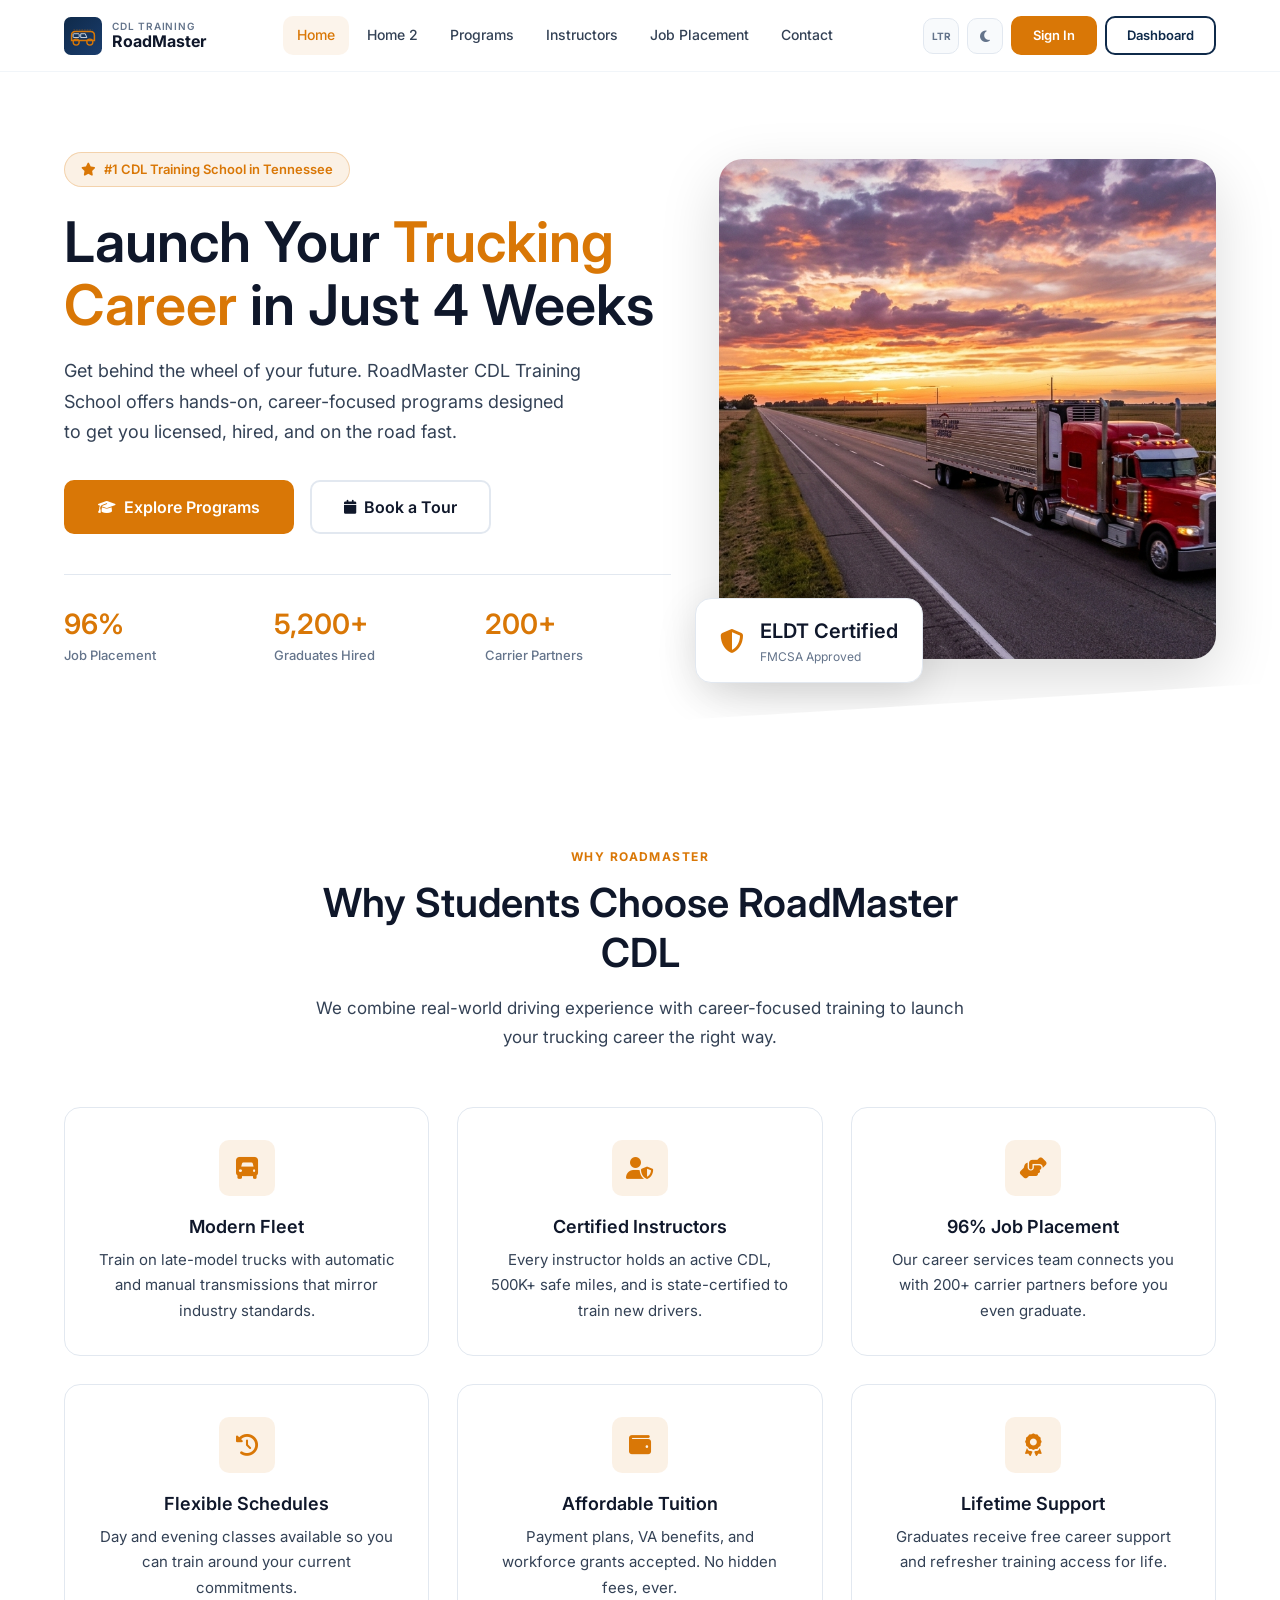
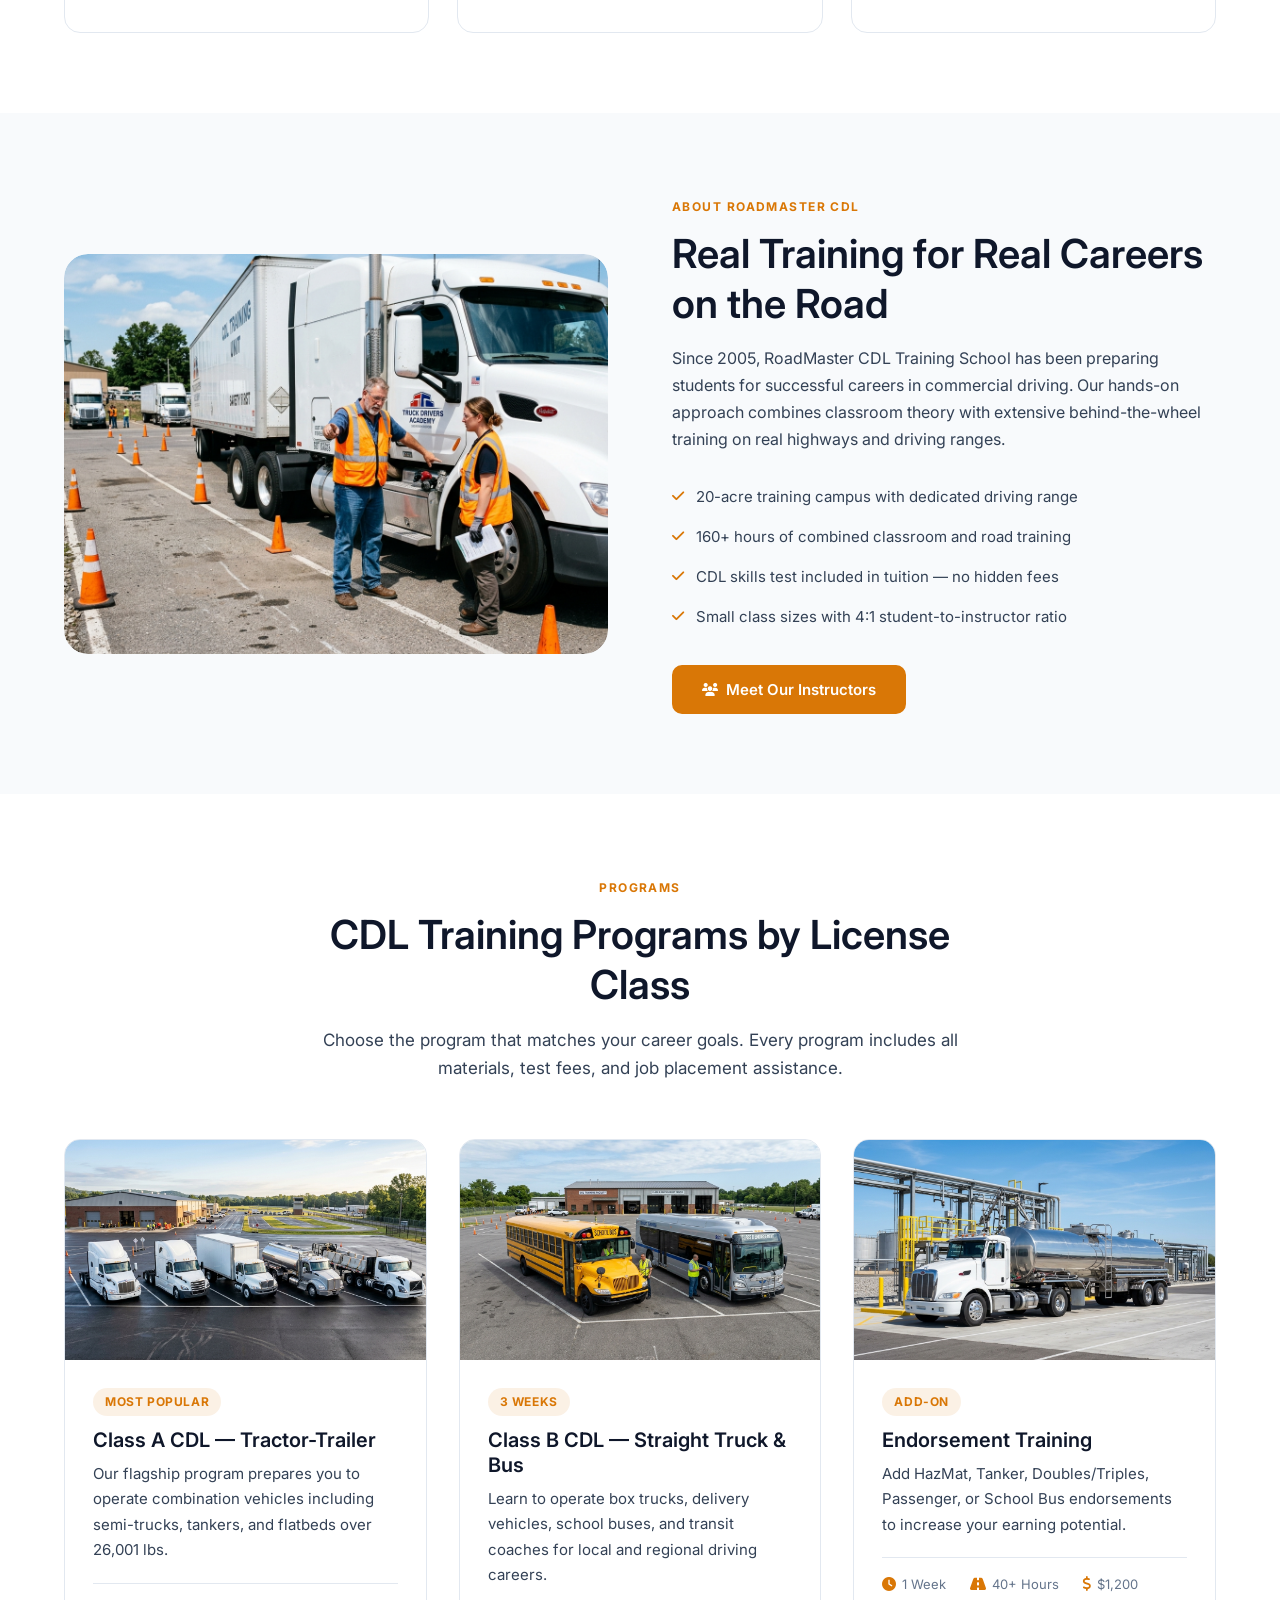
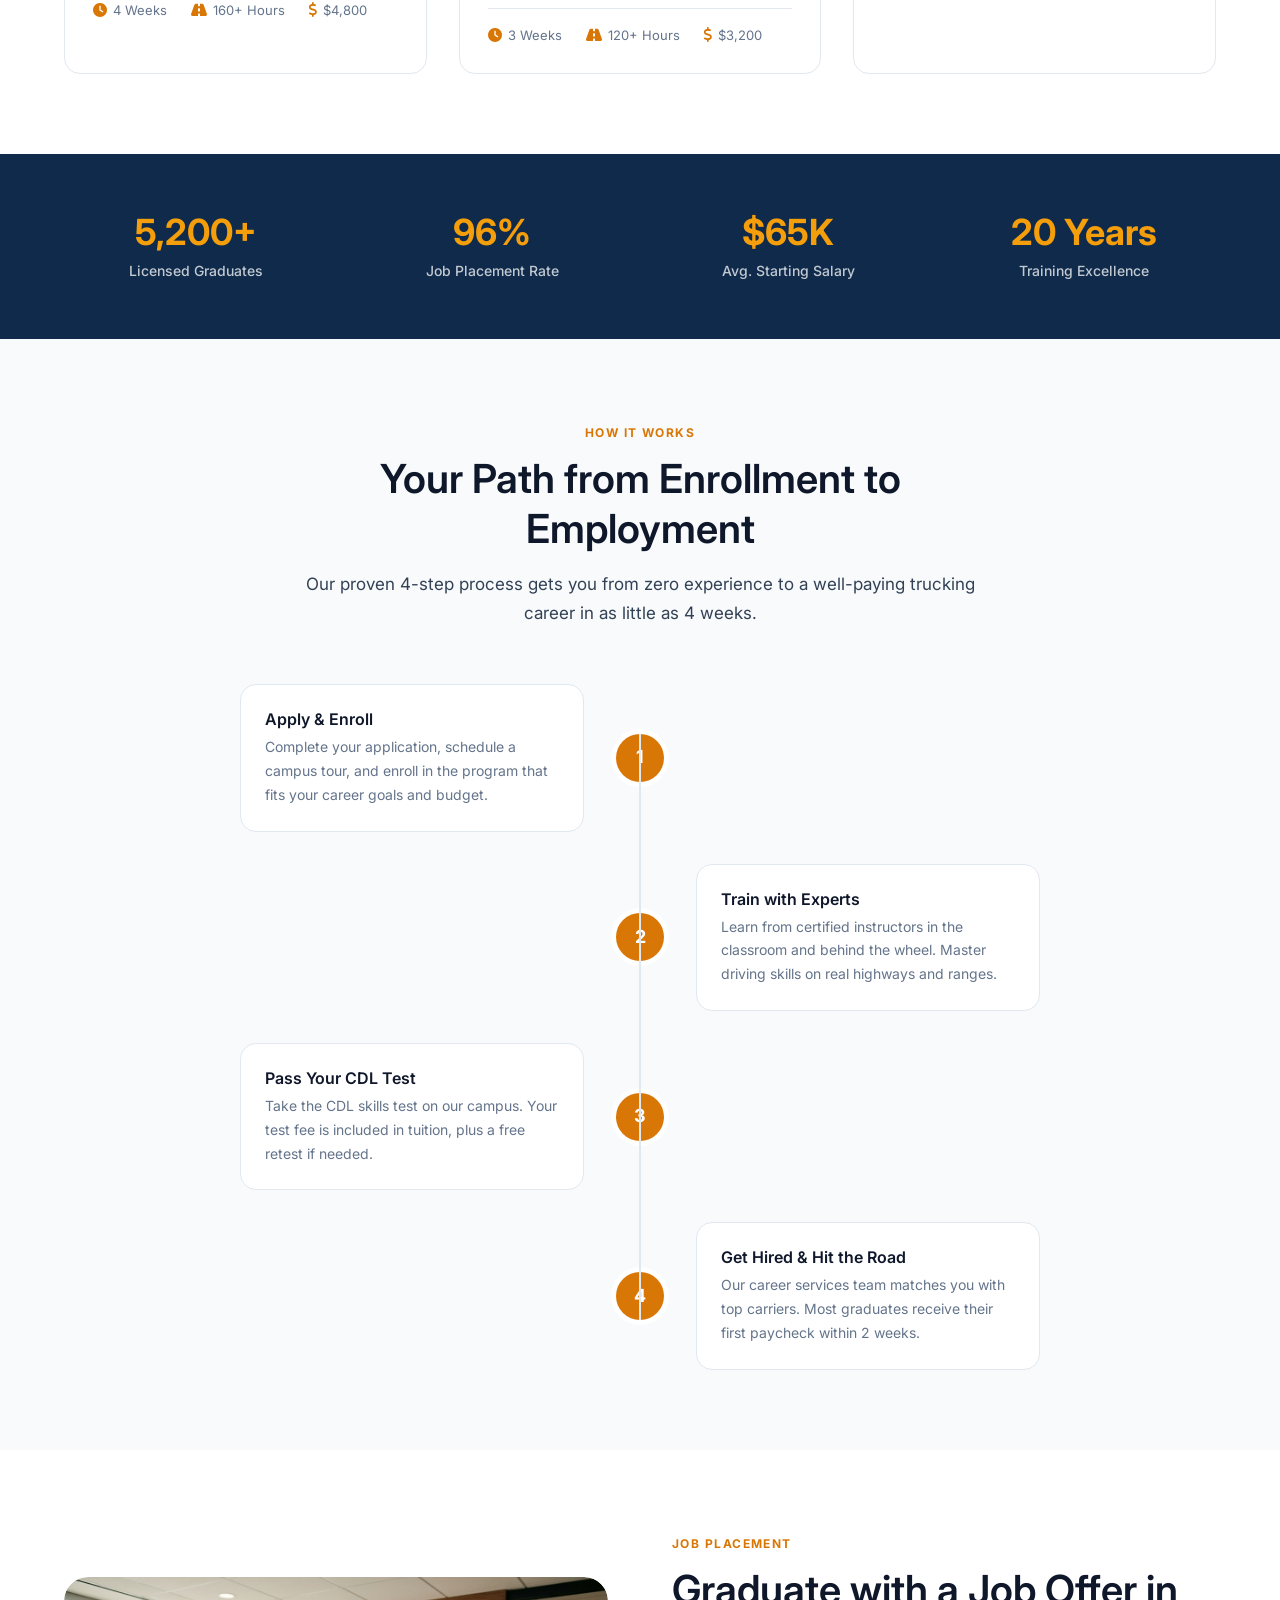
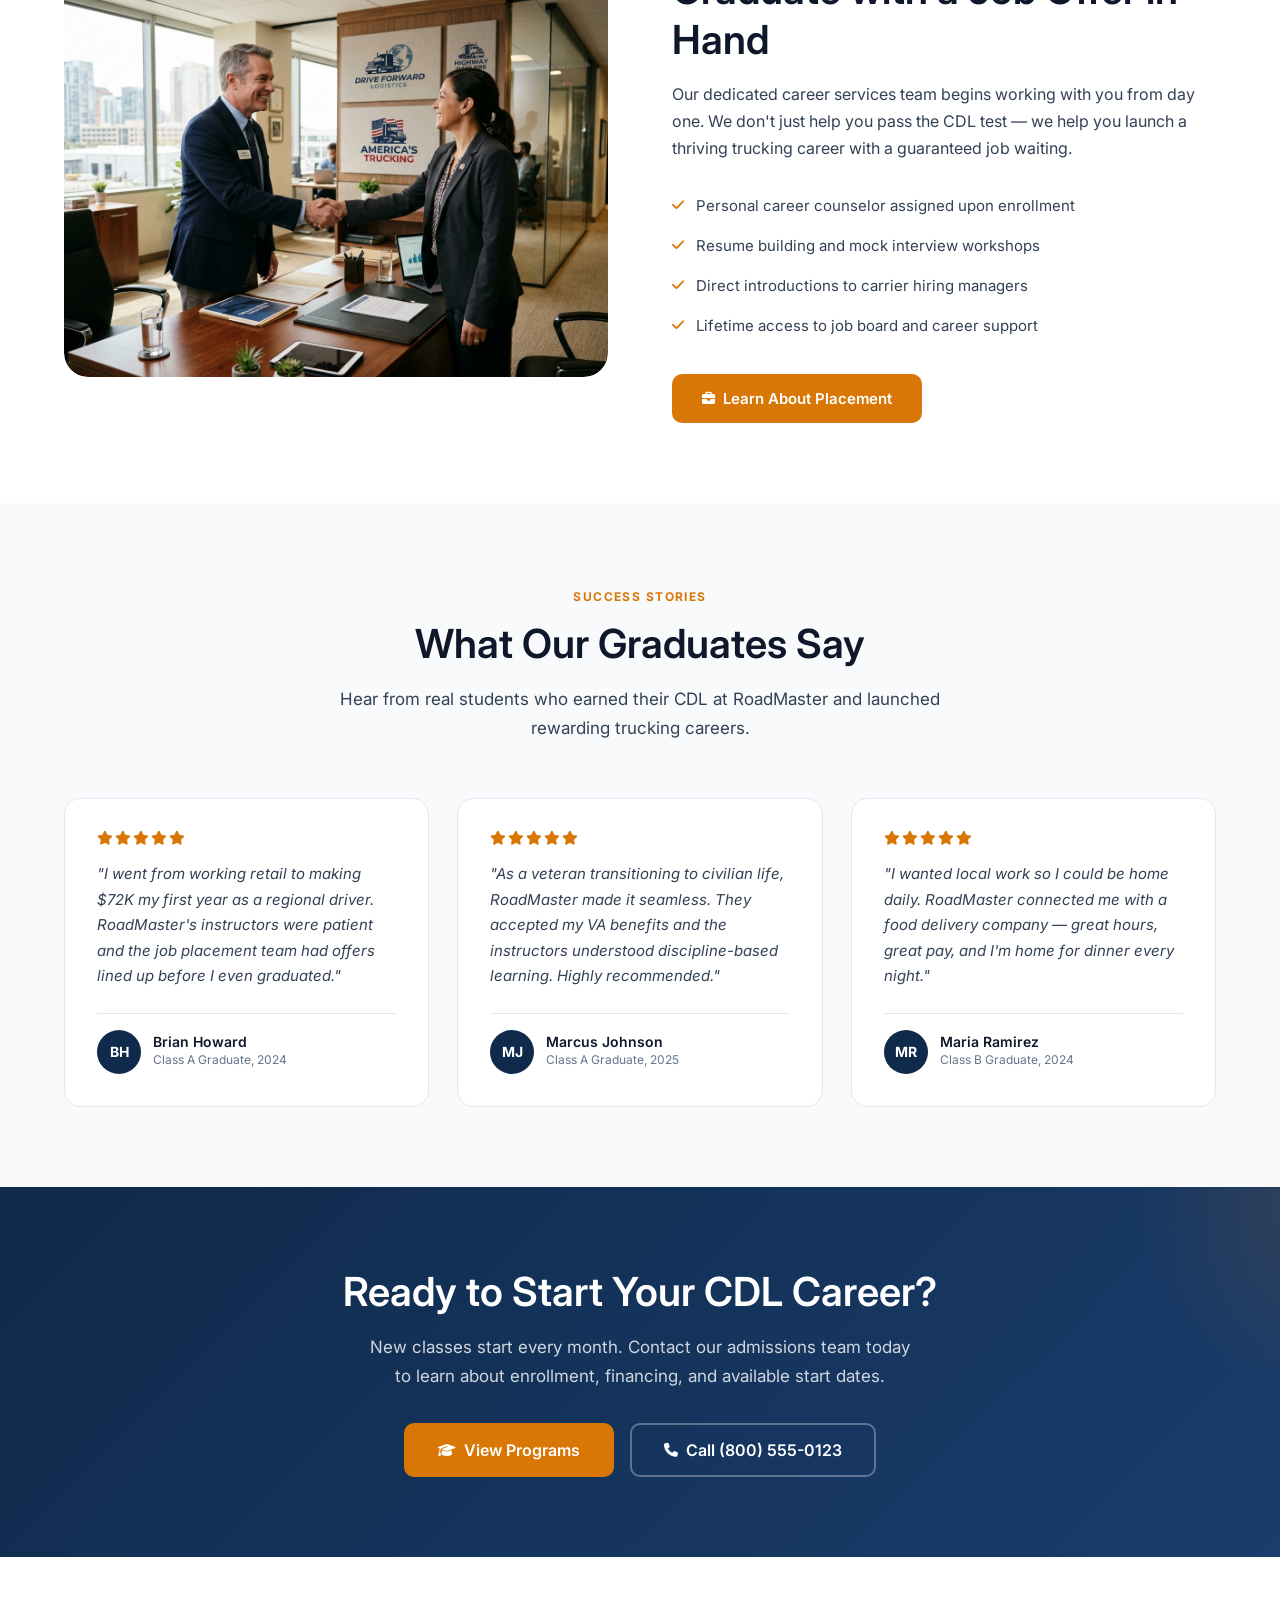
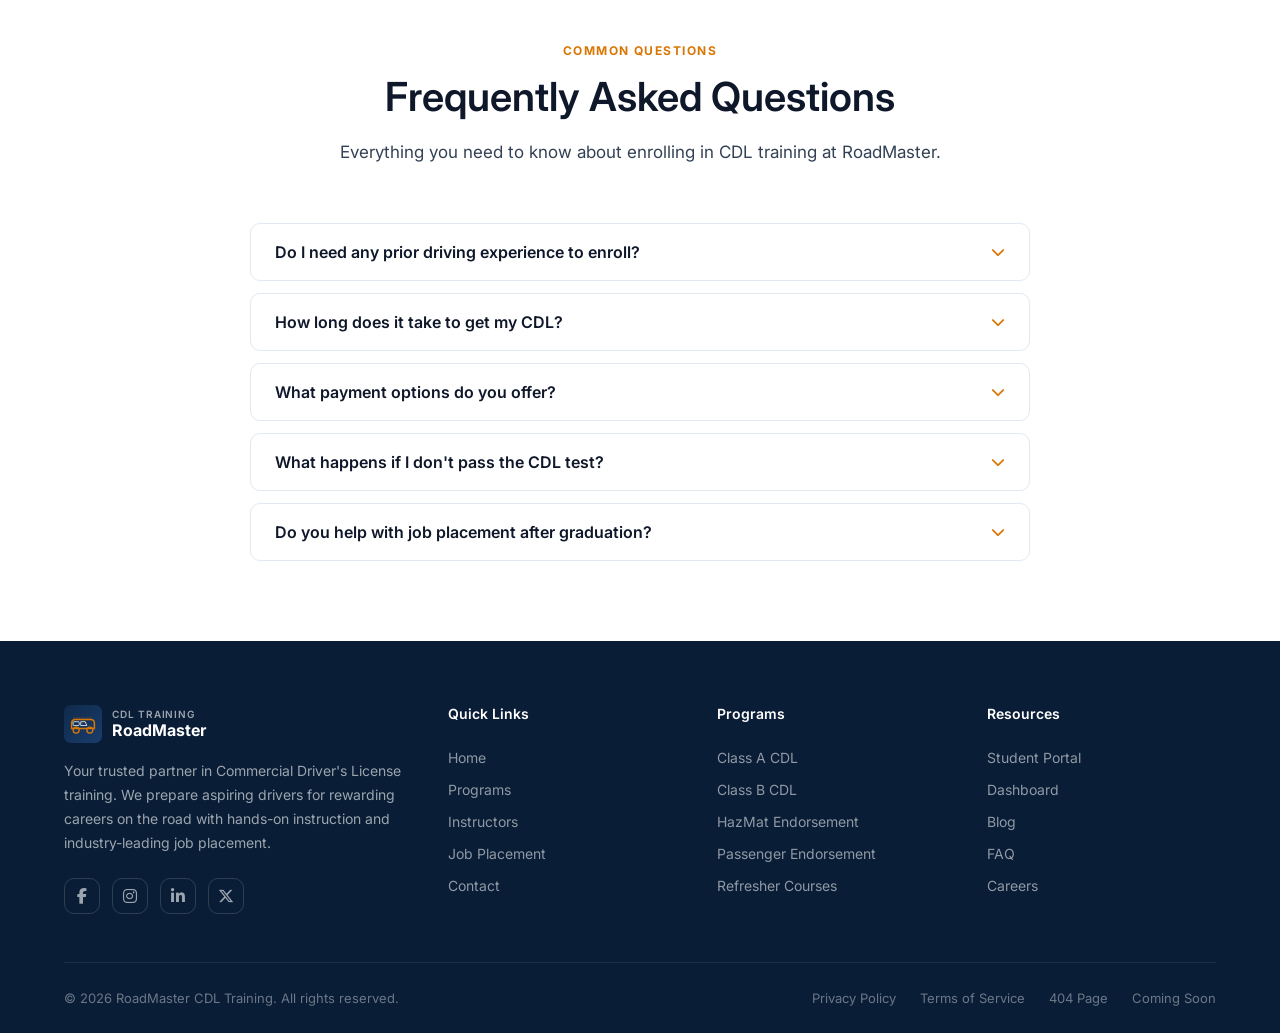
==== index.html @ 7c78419c "first commit" ====
<!DOCTYPE html>
<html lang="en" dir="ltr" id="root-html">
<head>
    <meta charset="UTF-8">
    <meta name="viewport" content="width=device-width, initial-scale=1.0">
    <title>CDL Training School — RoadMaster | Get Your Commercial Driver's License</title>
    <meta name="description" content="RoadMaster CDL Training School offers comprehensive Class A & Class B CDL programs with 96% job placement rate, experienced instructors, and flexible payment plans.">
    <link rel="icon" href="favicon.svg" type="image/svg+xml">
    <link rel="preconnect" href="https://fonts.googleapis.com">
    <link rel="preconnect" href="https://fonts.gstatic.com" crossorigin>
    <link href="https://fonts.googleapis.com/css2?family=Inter:wght@400;500;600;700;800&display=swap" rel="stylesheet">
    <link rel="stylesheet" href="https://cdnjs.cloudflare.com/ajax/libs/font-awesome/6.5.1/css/all.min.css">
    <link rel="stylesheet" href="style.css">
    <script>(function(){try{if(localStorage.getItem('cdl-dark')==='1'){document.documentElement.classList.add('dark')}if(localStorage.getItem('cdl-rtl')==='1'){document.documentElement.setAttribute('dir','rtl')}}catch(e){}})();</script>
</head>
<body>
<div id="navbar-placeholder"></div>

<!-- SECTION 1: HERO — Diagonal Split Layout -->
<section class="hero-diagonal">
    <div class="container">
        <div class="hero-d-grid">
            <div class="hero-d-content">
                <div class="hero-d-badge">
                    <i class="fas fa-star"></i> #1 CDL Training School in Tennessee
                </div>
                <h1 class="hero-d-title">
                    Launch Your <span class="highlight">Trucking Career</span> in Just 4 Weeks
                </h1>
                <p class="hero-d-desc">
                    Get behind the wheel of your future. RoadMaster CDL Training School offers hands-on, career-focused programs designed to get you licensed, hired, and on the road fast.
                </p>
                <div class="hero-d-actions">
                    <a href="programs.html" class="btn btn-primary btn-lg"><i class="fas fa-graduation-cap"></i> Explore Programs</a>
                    <a href="contact.html" class="btn btn-secondary btn-lg"><i class="fas fa-calendar"></i> Book a Tour</a>
                </div>
                <div class="hero-d-metrics">
                    <div class="hero-d-metric">
                        <h3 data-count="96" data-suffix="%">0</h3>
                        <p>Job Placement</p>
                    </div>
                    <div class="hero-d-metric">
                        <h3 data-count="5200" data-suffix="+">0</h3>
                        <p>Graduates Hired</p>
                    </div>
                    <div class="hero-d-metric">
                        <h3 data-count="200" data-suffix="+">0</h3>
                        <p>Carrier Partners</p>
                    </div>
                </div>
            </div>
            <div class="hero-d-visual">
                <div class="hero-d-img-main">
                    <img src="assets/images/hero-highway-sunset.jpg" alt="Red semi-truck driving on a highway at sunset representing CDL career opportunities">
                </div>
                <div class="hero-d-float-card">
                    <i class="fas fa-shield-halved"></i>
                    <div>
                        <div class="float-val">ELDT Certified</div>
                        <div class="float-label">FMCSA Approved</div>
                    </div>
                </div>
            </div>
        </div>
    </div>
</section>


<!-- SECTION 3: WHY CHOOSE US — Offset Grid -->
<section class="section">
    <div class="container">
        <div class="section-header fade-up">
            <span class="section-label">Why RoadMaster</span>
            <h2>Why Students Choose RoadMaster CDL</h2>
            <p>We combine real-world driving experience with career-focused training to launch your trucking career the right way.</p>
        </div>
        <div class="offset-features">
            <div class="offset-feature fade-up">
                <div class="of-icon"><i class="fas fa-truck-front"></i></div>
                <h4>Modern Fleet</h4>
                <p>Train on late-model trucks with automatic and manual transmissions that mirror industry standards.</p>
            </div>
            <div class="offset-feature fade-up">
                <div class="of-icon"><i class="fas fa-user-shield"></i></div>
                <h4>Certified Instructors</h4>
                <p>Every instructor holds an active CDL, 500K+ safe miles, and is state-certified to train new drivers.</p>
            </div>
            <div class="offset-feature fade-up">
                <div class="of-icon"><i class="fas fa-handshake-angle"></i></div>
                <h4>96% Job Placement</h4>
                <p>Our career services team connects you with 200+ carrier partners before you even graduate.</p>
            </div>
            <div class="offset-feature fade-up">
                <div class="of-icon"><i class="fas fa-clock-rotate-left"></i></div>
                <h4>Flexible Schedules</h4>
                <p>Day and evening classes available so you can train around your current commitments.</p>
            </div>
            <div class="offset-feature fade-up">
                <div class="of-icon"><i class="fas fa-wallet"></i></div>
                <h4>Affordable Tuition</h4>
                <p>Payment plans, VA benefits, and workforce grants accepted. No hidden fees, ever.</p>
            </div>
            <div class="offset-feature fade-up">
                <div class="of-icon"><i class="fas fa-award"></i></div>
                <h4>Lifetime Support</h4>
                <p>Graduates receive free career support and refresher training access for life.</p>
            </div>
        </div>
    </div>
</section>

<!-- SECTION 4: ABOUT SPLIT — Image Left + Text Right -->
<section class="section section-alt">
    <div class="container">
        <div class="split-content">
            <div class="split-image slide-left">
                <img src="assets/images/instructor-student-yard.jpg" alt="CDL instructor teaching student pre-trip inspection procedures at the training yard">
            </div>
            <div class="split-text slide-right">
                <span class="section-label">About RoadMaster CDL</span>
                <h2>Real Training for Real Careers on the Road</h2>
                <p>Since 2005, RoadMaster CDL Training School has been preparing students for successful careers in commercial driving. Our hands-on approach combines classroom theory with extensive behind-the-wheel training on real highways and driving ranges.</p>
                <ul class="check-list">
                    <li><i class="fas fa-check"></i> 20-acre training campus with dedicated driving range</li>
                    <li><i class="fas fa-check"></i> 160+ hours of combined classroom and road training</li>
                    <li><i class="fas fa-check"></i> CDL skills test included in tuition — no hidden fees</li>
                    <li><i class="fas fa-check"></i> Small class sizes with 4:1 student-to-instructor ratio</li>
                </ul>
                <a href="instructors.html" class="btn btn-primary"><i class="fas fa-users"></i> Meet Our Instructors</a>
            </div>
        </div>
    </div>
</section>

<!-- SECTION 5: TRAINING PROGRAMS — Cards with Images -->
<section class="section">
    <div class="container">
        <div class="section-header fade-up">
            <span class="section-label">Programs</span>
            <h2>CDL Training Programs by License Class</h2>
            <p>Choose the program that matches your career goals. Every program includes all materials, test fees, and job placement assistance.</p>
        </div>
        <div class="programs-grid">
            <div class="program-card fade-up">
                <img class="program-card-img" src="assets/images/fleet-lineup.jpg" alt="Fleet of tractor-trailers lined up for Class A CDL training">
                <div class="program-card-body">
                    <span class="program-tag">Most Popular</span>
                    <h3>Class A CDL — Tractor-Trailer</h3>
                    <p>Our flagship program prepares you to operate combination vehicles including semi-trucks, tankers, and flatbeds over 26,001 lbs.</p>
                    <div class="program-meta">
                        <div class="program-meta-item"><i class="fas fa-clock"></i> 4 Weeks</div>
                        <div class="program-meta-item"><i class="fas fa-road"></i> 160+ Hours</div>
                        <div class="program-meta-item"><i class="fas fa-dollar-sign"></i> $4,800</div>
                    </div>
                </div>
            </div>
            <div class="program-card fade-up">
                <img class="program-card-img" src="assets/images/bus-training.jpg" alt="School bus and delivery truck for Class B CDL training">
                <div class="program-card-body">
                    <span class="program-tag">3 Weeks</span>
                    <h3>Class B CDL — Straight Truck & Bus</h3>
                    <p>Learn to operate box trucks, delivery vehicles, school buses, and transit coaches for local and regional driving careers.</p>
                    <div class="program-meta">
                        <div class="program-meta-item"><i class="fas fa-clock"></i> 3 Weeks</div>
                        <div class="program-meta-item"><i class="fas fa-road"></i> 120+ Hours</div>
                        <div class="program-meta-item"><i class="fas fa-dollar-sign"></i> $3,200</div>
                    </div>
                </div>
            </div>
            <div class="program-card fade-up">
                <img class="program-card-img" src="assets/images/tanker-truck.jpg" alt="Tanker truck for HazMat and specialty endorsement training">
                <div class="program-card-body">
                    <span class="program-tag">Add-On</span>
                    <h3>Endorsement Training</h3>
                    <p>Add HazMat, Tanker, Doubles/Triples, Passenger, or School Bus endorsements to increase your earning potential.</p>
                    <div class="program-meta">
                        <div class="program-meta-item"><i class="fas fa-clock"></i> 1 Week</div>
                        <div class="program-meta-item"><i class="fas fa-road"></i> 40+ Hours</div>
                        <div class="program-meta-item"><i class="fas fa-dollar-sign"></i> $1,200</div>
                    </div>
                </div>
            </div>
        </div>
    </div>
</section>

<!-- SECTION 6: STATS BANNER -->
<section class="stats-banner">
    <div class="container">
        <div class="stats-grid">
            <div class="stat-item fade-up">
                <h3 data-count="5200" data-suffix="+">0</h3>
                <p>Licensed Graduates</p>
            </div>
            <div class="stat-item fade-up">
                <h3 data-count="96" data-suffix="%">0</h3>
                <p>Job Placement Rate</p>
            </div>
            <div class="stat-item fade-up">
                <h3 data-count="65" data-prefix="$" data-suffix="K">0</h3>
                <p>Avg. Starting Salary</p>
            </div>
            <div class="stat-item fade-up">
                <h3 data-count="20" data-suffix=" Years">0</h3>
                <p>Training Excellence</p>
            </div>
        </div>
    </div>
</section>

<!-- SECTION 7: HOW IT WORKS — Zigzag Timeline -->
<section class="section section-alt">
    <div class="container">
        <div class="section-header fade-up">
            <span class="section-label">How It Works</span>
            <h2>Your Path from Enrollment to Employment</h2>
            <p>Our proven 4-step process gets you from zero experience to a well-paying trucking career in as little as 4 weeks.</p>
        </div>
        <div class="zigzag-steps">
            <div class="zigzag-step fade-up">
                <div class="zs-content">
                    <h4>Apply & Enroll</h4>
                    <p>Complete your application, schedule a campus tour, and enroll in the program that fits your career goals and budget.</p>
                </div>
                <div class="zs-number">1</div>
                <div class="zs-spacer"></div>
            </div>
            <div class="zigzag-step fade-up">
                <div class="zs-spacer"></div>
                <div class="zs-number">2</div>
                <div class="zs-content">
                    <h4>Train with Experts</h4>
                    <p>Learn from certified instructors in the classroom and behind the wheel. Master driving skills on real highways and ranges.</p>
                </div>
            </div>
            <div class="zigzag-step fade-up">
                <div class="zs-content">
                    <h4>Pass Your CDL Test</h4>
                    <p>Take the CDL skills test on our campus. Your test fee is included in tuition, plus a free retest if needed.</p>
                </div>
                <div class="zs-number">3</div>
                <div class="zs-spacer"></div>
            </div>
            <div class="zigzag-step fade-up">
                <div class="zs-spacer"></div>
                <div class="zs-number">4</div>
                <div class="zs-content">
                    <h4>Get Hired & Hit the Road</h4>
                    <p>Our career services team matches you with top carriers. Most graduates receive their first paycheck within 2 weeks.</p>
                </div>
            </div>
        </div>
    </div>
</section>

<!-- SECTION 8: JOB PLACEMENT — Image Right + Text Left -->
<section class="section">
    <div class="container">
        <div class="split-content reverse">
            <div class="split-text slide-left">
                <span class="section-label">Job Placement</span>
                <h2>Graduate with a Job Offer in Hand</h2>
                <p>Our dedicated career services team begins working with you from day one. We don't just help you pass the CDL test — we help you launch a thriving trucking career with a guaranteed job waiting.</p>
                <ul class="check-list">
                    <li><i class="fas fa-check"></i> Personal career counselor assigned upon enrollment</li>
                    <li><i class="fas fa-check"></i> Resume building and mock interview workshops</li>
                    <li><i class="fas fa-check"></i> Direct introductions to carrier hiring managers</li>
                    <li><i class="fas fa-check"></i> Lifetime access to job board and career support</li>
                </ul>
                <a href="job-placement.html" class="btn btn-primary"><i class="fas fa-briefcase"></i> Learn About Placement</a>
            </div>
            <div class="split-image slide-right">
                <img src="assets/images/job-placement.jpg" alt="Career counselor helping a CDL graduate with job placement and carrier matching">
            </div>
        </div>
    </div>
</section>

<!-- SECTION 9: TESTIMONIALS -->
<section class="section section-alt">
    <div class="container">
        <div class="section-header fade-up">
            <span class="section-label">Success Stories</span>
            <h2>What Our Graduates Say</h2>
            <p>Hear from real students who earned their CDL at RoadMaster and launched rewarding trucking careers.</p>
        </div>
        <div class="testimonials-grid">
            <div class="testimonial-card fade-up">
                <div class="testimonial-stars"><i class="fas fa-star"></i><i class="fas fa-star"></i><i class="fas fa-star"></i><i class="fas fa-star"></i><i class="fas fa-star"></i></div>
                <p class="testimonial-text">"I went from working retail to making $72K my first year as a regional driver. RoadMaster's instructors were patient and the job placement team had offers lined up before I even graduated."</p>
                <div class="testimonial-author">
                    <div class="testimonial-avatar">BH</div>
                    <div class="testimonial-info"><h5>Brian Howard</h5><p>Class A Graduate, 2024</p></div>
                </div>
            </div>
            <div class="testimonial-card fade-up">
                <div class="testimonial-stars"><i class="fas fa-star"></i><i class="fas fa-star"></i><i class="fas fa-star"></i><i class="fas fa-star"></i><i class="fas fa-star"></i></div>
                <p class="testimonial-text">"As a veteran transitioning to civilian life, RoadMaster made it seamless. They accepted my VA benefits and the instructors understood discipline-based learning. Highly recommended."</p>
                <div class="testimonial-author">
                    <div class="testimonial-avatar">MJ</div>
                    <div class="testimonial-info"><h5>Marcus Johnson</h5><p>Class A Graduate, 2025</p></div>
                </div>
            </div>
            <div class="testimonial-card fade-up">
                <div class="testimonial-stars"><i class="fas fa-star"></i><i class="fas fa-star"></i><i class="fas fa-star"></i><i class="fas fa-star"></i><i class="fas fa-star"></i></div>
                <p class="testimonial-text">"I wanted local work so I could be home daily. RoadMaster connected me with a food delivery company — great hours, great pay, and I'm home for dinner every night."</p>
                <div class="testimonial-author">
                    <div class="testimonial-avatar">MR</div>
                    <div class="testimonial-info"><h5>Maria Ramirez</h5><p>Class B Graduate, 2024</p></div>
                </div>
            </div>
        </div>
    </div>
</section>

<!-- SECTION 10: CTA -->
<section class="cta-section">
    <div class="container">
        <h2 class="fade-up">Ready to Start Your CDL Career?</h2>
        <p class="fade-up">New classes start every month. Contact our admissions team today to learn about enrollment, financing, and available start dates.</p>
        <div class="cta-actions fade-up">
            <a href="programs.html" class="btn btn-primary btn-lg"><i class="fas fa-graduation-cap"></i> View Programs</a>
            <a href="contact.html" class="btn btn-secondary btn-lg"><i class="fas fa-phone"></i> Call (800) 555-0123</a>
        </div>
    </div>
</section>

<!-- SECTION 11: FAQ -->
<section class="section">
    <div class="container">
        <div class="section-header fade-up">
            <span class="section-label">Common Questions</span>
            <h2>Frequently Asked Questions</h2>
            <p>Everything you need to know about enrolling in CDL training at RoadMaster.</p>
        </div>
        <div class="faq-list">
            <div class="faq-item fade-up">
                <button class="faq-question" onclick="this.parentElement.classList.toggle('open'); const a=this.nextElementSibling; a.style.maxHeight=a.style.maxHeight?null:a.scrollHeight+'px';">
                    Do I need any prior driving experience to enroll?
                    <i class="fas fa-chevron-down"></i>
                </button>
                <div class="faq-answer"><div class="faq-answer-inner">No! Our programs are designed for complete beginners. All you need is a valid driver's license, be at least 18 years old (21 for interstate), and pass a DOT physical. We can even help you schedule your physical.</div></div>
            </div>
            <div class="faq-item fade-up">
                <button class="faq-question" onclick="this.parentElement.classList.toggle('open'); const a=this.nextElementSibling; a.style.maxHeight=a.style.maxHeight?null:a.scrollHeight+'px';">
                    How long does it take to get my CDL?
                    <i class="fas fa-chevron-down"></i>
                </button>
                <div class="faq-answer"><div class="faq-answer-inner">Our Class A program is 4 weeks and Class B is 3 weeks of full-time training. Both include classroom instruction, behind-the-wheel hours, and your CDL skills test. You could be licensed and working in as little as one month.</div></div>
            </div>
            <div class="faq-item fade-up">
                <button class="faq-question" onclick="this.parentElement.classList.toggle('open'); const a=this.nextElementSibling; a.style.maxHeight=a.style.maxHeight?null:a.scrollHeight+'px';">
                    What payment options do you offer?
                    <i class="fas fa-chevron-down"></i>
                </button>
                <div class="faq-answer"><div class="faq-answer-inner">We offer flexible payment plans (monthly installments), accept VA/GI Bill benefits, and work with various workforce development grants. Our tuition is all-inclusive — no hidden fees for materials, test fees, or job placement.</div></div>
            </div>
            <div class="faq-item fade-up">
                <button class="faq-question" onclick="this.parentElement.classList.toggle('open'); const a=this.nextElementSibling; a.style.maxHeight=a.style.maxHeight?null:a.scrollHeight+'px';">
                    What happens if I don't pass the CDL test?
                    <i class="fas fa-chevron-down"></i>
                </button>
                <div class="faq-answer"><div class="faq-answer-inner">Don't worry — our Class A program includes a free retest if needed. Our instructors will also provide extra practice time to make sure you're fully prepared before taking the test. Our first-attempt pass rate is 94%.</div></div>
            </div>
            <div class="faq-item fade-up">
                <button class="faq-question" onclick="this.parentElement.classList.toggle('open'); const a=this.nextElementSibling; a.style.maxHeight=a.style.maxHeight?null:a.scrollHeight+'px';">
                    Do you help with job placement after graduation?
                    <i class="fas fa-chevron-down"></i>
                </button>
                <div class="faq-answer"><div class="faq-answer-inner">Absolutely! Job placement is a core part of our program. Our career services team begins working with you from week one. We have partnerships with 200+ carriers and 96% of our graduates are employed within 30 days.</div></div>
            </div>
        </div>
    </div>
</section>

<div id="footer-placeholder"></div>
<script src="components.js"></script>
</body>
</html>
---- style.css ----
/* ===================================================
   ROADMASTER CDL — STYLE.CSS
   Primary: #0F2A4A (Navy)  |  Secondary: #D97706 (Amber)
   Redesigned with unique layouts per section
   =================================================== */

/* ---- CSS RESET & VARIABLES ---- */
*, *::before, *::after { box-sizing: border-box; margin: 0; padding: 0; }

:root {
    /* Brand Colors */
    --primary: #0F2A4A;
    --primary-light: #1A3D6D;
    --primary-lighter: #2A5490;
    --primary-dark: #091D36;
    --secondary: #D97706;
    --secondary-light: #F59E0B;
    --secondary-dark: #B45309;
    --secondary-lighter: #FCD34D;

    /* Backgrounds */
    --bg: #FFFFFF;
    --bg-alt: #F8FAFC;
    --bg-elevated: #FFFFFF;
    --bg-card: #FFFFFF;
    --bg-input: #F1F5F9;

    /* Text */
    --text: #0F172A;
    --text-secondary: #334155;
    --text-muted: #64748B;
    --text-inverse: #FFFFFF;

    /* Borders */
    --border: #E2E8F0;
    --border-light: #F1F5F9;

    /* Misc */
    --shadow-sm: 0 1px 2px rgba(0,0,0,0.05);
    --shadow: 0 4px 12px rgba(0,0,0,0.08);
    --shadow-lg: 0 12px 40px rgba(0,0,0,0.12);
    --shadow-xl: 0 20px 60px rgba(0,0,0,0.15);
    --radius: 10px;
    --radius-lg: 16px;
    --radius-xl: 24px;
    --radius-full: 9999px;
    --transition: 0.3s cubic-bezier(0.4, 0, 0.2, 1);

    /* Status Colors */
    --success: #059669;
    --warning: #D97706;
    --error: #DC2626;
    --info: #2563EB;

    /* Font */
    --font: 'Inter', -apple-system, BlinkMacSystemFont, 'Segoe UI', sans-serif;

    /* Navbar */
    --nav-height: 72px;
}

/* ---- DARK MODE ---- */
.dark {
    --bg: #0B1120;
    --bg-alt: #111827;
    --bg-elevated: #1E293B;
    --bg-card: #1E293B;
    --bg-input: #1E293B;
    --text: #F1F5F9;
    --text-secondary: #CBD5E1;
    --text-muted: #94A3B8;
    --text-inverse: #0F172A;
    --border: #334155;
    --border-light: #1E293B;
    --shadow-sm: 0 1px 2px rgba(0,0,0,0.2);
    --shadow: 0 4px 12px rgba(0,0,0,0.3);
    --shadow-lg: 0 12px 40px rgba(0,0,0,0.4);
    --shadow-xl: 0 20px 60px rgba(0,0,0,0.5);
}

/* ---- BASE ---- */
html { scroll-behavior: smooth; font-size: 16px; }
body {
    font-family: var(--font);
    background: var(--bg);
    color: var(--text);
    line-height: 1.6;
    overflow-x: hidden;
    -webkit-font-smoothing: antialiased;
    -moz-osx-font-smoothing: grayscale;
}
img { max-width: 100%; height: auto; display: block; }
a { color: inherit; text-decoration: none; }

/* ---- TYPOGRAPHY ---- */
h1, h2, h3, h4, h5, h6 { font-weight: 600; line-height: 1.25; color: var(--text); }
h1 { font-size: clamp(2rem, 5vw, 3.25rem); }
h2 { font-size: clamp(1.5rem, 4vw, 2.5rem); }
h3 { font-size: clamp(1.25rem, 3vw, 1.75rem); }
h4 { font-size: 1.125rem; }
p { font-weight: 400; color: var(--text-secondary); line-height: 1.7; }

/* ---- CONTAINER ---- */
.container {
    width: 100%;
    max-width: 1200px;
    margin: 0 auto;
    padding: 0 1.5rem;
}

/* ---- BUTTONS ---- */
.btn {
    display: inline-flex;
    align-items: center;
    justify-content: center;
    gap: 0.5rem;
    padding: 0.75rem 1.75rem;
    border: 2px solid transparent;
    border-radius: var(--radius);
    font-family: var(--font);
    font-size: 0.9375rem;
    font-weight: 600;
    cursor: pointer;
    transition: var(--transition);
    white-space: nowrap;
    text-decoration: none;
    line-height: 1.4;
}
.btn-primary {
    background: var(--secondary);
    color: #FFFFFF;
    border-color: var(--secondary);
}
.btn-primary:hover {
    background: var(--secondary-dark);
    border-color: var(--secondary-dark);
    transform: translateY(-1px);
    box-shadow: 0 4px 14px rgba(217, 119, 6, 0.35);
}
.btn-secondary {
    background: transparent;
    color: var(--text);
    border-color: var(--border);
}
.btn-secondary:hover {
    background: var(--bg-alt);
    border-color: var(--secondary);
    color: var(--secondary);
    transform: translateY(-1px);
}
.btn-sm { padding: 0.5rem 1.25rem; font-size: 0.8125rem; }
.btn-lg { padding: 0.875rem 2rem; font-size: 1rem; }
.btn i { font-size: 0.875em; }
.w-full { width: 100%; }

/* ==============================================
   NAVBAR
   ============================================== */
.navbar {
    position: fixed;
    top: 0; left: 0; right: 0;
    z-index: 1000;
    background: rgba(255,255,255,0.85);
    backdrop-filter: blur(16px);
    -webkit-backdrop-filter: blur(16px);
    border-bottom: 1px solid var(--border-light);
    transition: var(--transition);
    height: var(--nav-height);
}
.dark .navbar { background: rgba(11,17,32,0.9); }
.navbar.scrolled {
    box-shadow: var(--shadow);
    background: rgba(255,255,255,0.95);
}
.dark .navbar.scrolled { background: rgba(11,17,32,0.95); }
.navbar-spacer { height: var(--nav-height); }

.nav-inner {
    max-width: 1200px;
    margin: 0 auto;
    padding: 0 1.5rem;
    height: 100%;
    display: flex;
    align-items: center;
    justify-content: space-between;
    gap: 1rem;
}

/* Logo */
.nav-logo {
    display: flex;
    align-items: center;
    gap: 0.625rem;
    text-decoration: none;
    flex-shrink: 0;
}
.nav-logo svg { flex-shrink: 0; }
.nav-logo-text { display: flex; flex-direction: column; line-height: 1.15; }
.brand-top { font-size: 0.625rem; font-weight: 600; color: var(--text-muted); text-transform: uppercase; letter-spacing: 0.08em; }
.brand-bottom { font-size: 1rem; font-weight: 700; color: var(--text); }

/* Nav Links */
.nav-links {
    display: flex;
    align-items: center;
    gap: 0.25rem;
}
.nav-link {
    padding: 0.5rem 0.875rem;
    font-size: 0.875rem;
    font-weight: 500;
    color: var(--text-secondary);
    border-radius: var(--radius);
    transition: var(--transition);
}
.nav-link:hover, .nav-link.active {
    color: var(--secondary);
    background: rgba(217, 119, 6, 0.08);
}

/* Nav Actions */
.nav-actions {
    display: flex;
    align-items: center;
    gap: 0.5rem;
}
.nav-icon-btn {
    width: 36px;
    height: 36px;
    display: inline-flex;
    align-items: center;
    justify-content: center;
    border: 1px solid var(--border);
    border-radius: var(--radius);
    background: var(--bg-alt);
    color: var(--text-muted);
    cursor: pointer;
    transition: var(--transition);
    font-family: var(--font);
}
.nav-icon-btn:hover {
    border-color: var(--secondary);
    color: var(--secondary);
    background: rgba(217, 119, 6, 0.08);
}
.nav-cta-btn { flex-shrink: 0; }

.btn-nav-dashboard {
    display: inline-flex;
    align-items: center;
    justify-content: center;
    padding: 0.5rem 1.25rem;
    font-size: 0.8125rem;
    font-weight: 600;
    line-height: 1.4;
    color: var(--primary);
    border: 2px solid var(--primary);
    border-radius: var(--radius);
    background: transparent;
    transition: var(--transition);
    text-decoration: none;
    white-space: nowrap;
}
.btn-nav-dashboard:hover, .btn-nav-dashboard.active {
    background: var(--primary);
    color: #FFF;
}
.dark .btn-nav-dashboard {
    color: var(--text);
    border-color: rgba(255, 255, 255, 0.28);
    background: rgba(255, 255, 255, 0.05);
}
.dark .btn-nav-dashboard:hover {
    border-color: var(--secondary);
    color: var(--secondary);
    background: rgba(217, 119, 6, 0.12);
}
.dark .btn-nav-dashboard.active {
    background: var(--secondary);
    border-color: var(--secondary);
    color: #FFFFFF;
}

/* Mobile Menu Button */
.mobile-menu-btn {
    display: none;
    width: 40px;
    height: 40px;
    align-items: center;
    justify-content: center;
    border: 1px solid var(--border);
    border-radius: var(--radius);
    background: var(--bg-alt);
    color: var(--text);
    cursor: pointer;
    font-size: 1.125rem;
}

/* Mobile Backdrop */
.mobile-backdrop {
    position: fixed;
    inset: 0;
    z-index: 998;
    background: rgba(0,0,0,0.5);
    backdrop-filter: blur(4px);
    opacity: 0;
    visibility: hidden;
    transition: var(--transition);
}
.mobile-backdrop.open { opacity: 1; visibility: visible; }

/* Mobile Menu */
.mobile-menu {
    position: fixed;
    top: 0;
    right: 0;
    z-index: 999;
    width: 300px;
    max-width: 85vw;
    height: 100vh;
    background: var(--bg-elevated);
    border-left: 1px solid var(--border);
    padding: 1.5rem;
    transform: translateX(100%);
    transition: transform 0.35s cubic-bezier(0.4, 0, 0.2, 1);
    overflow-y: auto;
    display: flex;
    flex-direction: column;
    gap: 0.25rem;
}
[dir="rtl"] .mobile-menu { right: auto; left: 0; transform: translateX(-100%); border-left: none; border-right: 1px solid var(--border); }
.mobile-menu.open { transform: translateX(0); }
[dir="rtl"] .mobile-menu.open { transform: translateX(0); }

.mob-link {
    display: block;
    padding: 0.75rem 1rem;
    font-size: 0.9375rem;
    font-weight: 500;
    color: var(--text-secondary);
    border-radius: var(--radius);
    transition: var(--transition);
}
.mob-link:hover, .mob-link.active { color: var(--secondary); background: rgba(217, 119, 6, 0.08); }

.mob-actions { margin-top: auto; display: flex; flex-direction: column; gap: 0.75rem; padding-top: 1rem; border-top: 1px solid var(--border); }
.mob-toggles { display: flex; align-items: center; justify-content: center; gap: 0.5rem; padding-top: 1rem; }

/* ==============================================
   SECTION STYLES
   ============================================== */
.section {
    padding: 5rem 0;
}
.section-alt { background: var(--bg-alt); }
.section-dark {
    background: var(--primary);
    color: #FFF;
}
.section-dark h2, .section-dark h3, .section-dark h4, .section-dark p { color: #FFF; }
.section-dark p { opacity: 0.85; }

.section-header {
    text-align: center;
    max-width: 680px;
    margin: 0 auto 3.5rem;
}
.section-header .section-label {
    display: inline-block;
    font-size: 0.75rem;
    font-weight: 700;
    text-transform: uppercase;
    letter-spacing: 0.12em;
    color: var(--secondary);
    margin-bottom: 0.75rem;
}
.section-header h2 { margin-bottom: 1rem; }
.section-header p { font-size: 1.0625rem; }

/* ==============================================
   HERO — HOME 1 (Diagonal Split Layout)
   ============================================== */
.hero-diagonal {
    position: relative;
    padding: 5rem 0 6rem;
    overflow: hidden;
    background: var(--bg);
}
.hero-diagonal::after {
    content: '';
    position: absolute;
    bottom: 0;
    left: 0;
    right: 0;
    height: 80px;
    background: var(--bg);
    clip-path: polygon(0 100%, 100% 0, 100% 100%);
    z-index: 3;
}
.hero-diagonal .container { position: relative; z-index: 2; }
.hero-d-grid {
    display: grid;
    grid-template-columns: 1.1fr 0.9fr;
    gap: 3rem;
    align-items: center;
}
.hero-d-content { position: relative; }
.hero-d-badge {
    display: inline-flex;
    align-items: center;
    gap: 0.5rem;
    padding: 0.375rem 1rem;
    background: rgba(217,119,6,0.1);
    border: 1px solid rgba(217,119,6,0.25);
    border-radius: var(--radius-full);
    font-size: 0.8125rem;
    font-weight: 600;
    color: var(--secondary);
    margin-bottom: 1.5rem;
}
.hero-d-title {
    font-size: clamp(2.25rem, 5vw, 3.5rem);
    font-weight: 600;
    line-height: 1.12;
    margin-bottom: 1.25rem;
}
.hero-d-title .highlight { color: var(--secondary); }
.hero-d-desc {
    font-size: 1.125rem;
    color: var(--text-secondary);
    margin-bottom: 2rem;
    max-width: 520px;
    font-weight: 400;
}
.hero-d-actions {
    display: flex;
    gap: 1rem;
    flex-wrap: wrap;
    margin-bottom: 2.5rem;
}
.hero-d-metrics {
    display: grid;
    grid-template-columns: repeat(3, 1fr);
    gap: 1.5rem;
    padding-top: 2rem;
    border-top: 1px solid var(--border);
}
.hero-d-metric h3 { font-size: 1.75rem; color: var(--secondary); margin-bottom: 0.125rem; font-weight: 600; }
.hero-d-metric p { font-size: 0.8125rem; color: var(--text-muted); font-weight: 500; }

.hero-d-visual {
    position: relative;
}
.hero-d-img-main {
    border-radius: var(--radius-xl);
    overflow: hidden;
    box-shadow: var(--shadow-xl);
}
.hero-d-img-main img {
    width: 100%;
    height: 500px;
    object-fit: cover;
}
.hero-d-float-card {
    position: absolute;
    bottom: -24px;
    left: -24px;
    background: var(--bg-card);
    border: 1px solid var(--border);
    border-radius: var(--radius-lg);
    padding: 1rem 1.5rem;
    box-shadow: var(--shadow-lg);
    display: flex;
    align-items: center;
    gap: 1rem;
    z-index: 4;
}
[dir="rtl"] .hero-d-float-card { left: auto; right: -24px; }
.hero-d-float-card i { font-size: 1.5rem; color: var(--secondary); }
.hero-d-float-card .float-val { font-size: 1.25rem; font-weight: 600; color: var(--text); }
.hero-d-float-card .float-label { font-size: 0.75rem; color: var(--text-muted); }

/* ==============================================
   HERO 2 — HOME 2 (Premium Fullscreen)
   ============================================== */
.hero-2 {
    position: relative;
    min-height: 100vh;
    display: flex;
    align-items: center;
    justify-content: center;
    overflow: hidden;
    padding: 6rem 1.5rem;
}
.hero-2-bg {
    position: absolute;
    inset: 0;
    z-index: 1;
}
.hero-2-bg img {
    width: 100%;
    height: 100%;
    object-fit: cover;
}
.hero-2-overlay {
    position: absolute;
    inset: 0;
    background: linear-gradient(135deg, rgba(15,42,74,0.88) 0%, rgba(11,17,32,0.75) 100%);
    z-index: 2;
}
.hero-2-content {
    position: relative;
    z-index: 3;
    text-align: center;
    max-width: 800px;
}
.hero-2-content .hero-d-badge { margin-bottom: 1.5rem; background: rgba(217,119,6,0.2); border-color: rgba(217,119,6,0.4); }
.hero-2-content h1 {
    font-size: clamp(2.5rem, 6vw, 4rem);
    color: #FFF;
    margin-bottom: 1.25rem;
    font-weight: 600;
    line-height: 1.12;
}
.hero-2-content p { color: rgba(255,255,255,0.8); font-size: 1.125rem; margin-bottom: 2.5rem; max-width: 600px; margin-left: auto; margin-right: auto; }
.hero-2-stats {
    display: flex;
    justify-content: center;
    gap: 3rem;
    margin-top: 3rem;
    padding-top: 2rem;
    border-top: 1px solid rgba(255,255,255,0.15);
}
.hero-2-stats .hero-d-metric h3 { color: var(--secondary-light); }
.hero-2-stats .hero-d-metric p { color: rgba(255,255,255,0.7); }

/* ==============================================
   TICKER STRIP (Scrolling Partners)
   ============================================== */
.ticker-strip {
    padding: 2rem 0;
    border-top: 1px solid var(--border);
    border-bottom: 1px solid var(--border);
    overflow: hidden;
}
.ticker-label {
    text-align: center;
    font-size: 0.75rem;
    font-weight: 700;
    text-transform: uppercase;
    letter-spacing: 0.12em;
    color: var(--text-muted);
    margin-bottom: 1.25rem;
}
.ticker-track {
    display: flex;
    gap: 3rem;
    align-items: center;
    justify-content: center;
    flex-wrap: wrap;
}
.ticker-item {
    font-size: 1.25rem;
    font-weight: 700;
    color: var(--text-muted);
    letter-spacing: 0.02em;
    opacity: 0.5;
    white-space: nowrap;
}

/* ==============================================
   FEATURE CARDS — Offset Grid Layout
   ============================================== */
.offset-features {
    display: grid;
    grid-template-columns: repeat(3, 1fr);
    gap: 1.75rem;
}
.offset-feature {
    background: var(--bg-card);
    border: 1px solid var(--border);
    border-radius: var(--radius-lg);
    padding: 2rem;
    text-align: center;
    transition: var(--transition);
    position: relative;
    overflow: hidden;
}
.offset-feature::before {
    content: '';
    position: absolute;
    top: 0;
    left: 0;
    right: 0;
    height: 3px;
    background: var(--secondary);
    transform: scaleX(0);
    transition: transform 0.4s ease;
}
.offset-feature:hover::before { transform: scaleX(1); }
.offset-feature:hover {
    transform: translateY(-4px);
    box-shadow: var(--shadow-lg);
}
.offset-feature:nth-child(2) { transform: translateY(24px); }
.offset-feature:nth-child(2):hover { transform: translateY(20px); box-shadow: var(--shadow-lg); }
.offset-feature:nth-child(5) { transform: translateY(24px); }
.offset-feature:nth-child(5):hover { transform: translateY(20px); box-shadow: var(--shadow-lg); }

.of-icon {
    width: 56px;
    height: 56px;
    border-radius: var(--radius);
    display: inline-flex;
    align-items: center;
    justify-content: center;
    font-size: 1.375rem;
    margin: 0 auto 1.25rem;
    background: rgba(217, 119, 6, 0.1);
    color: var(--secondary);
}
.offset-feature h4 { margin-bottom: 0.5rem; }
.offset-feature p { font-size: 0.9375rem; }

/* ==============================================
   SPLIT CONTENT (Text + Image)
   ============================================== */
.split-content {
    display: grid;
    grid-template-columns: 1fr 1fr;
    gap: 4rem;
    align-items: center;
}
.split-content.reverse { direction: ltr; }
.split-content.reverse > :first-child { order: 2; }
.split-content.reverse > :last-child { order: 1; }
[dir="rtl"] .split-content.reverse > :first-child { order: 1; }
[dir="rtl"] .split-content.reverse > :last-child { order: 2; }

.split-image {
    border-radius: var(--radius-xl);
    overflow: hidden;
}
.split-image img {
    width: 100%;
    height: 400px;
    object-fit: cover;
    border-radius: var(--radius-xl);
}
.split-text .section-label {
    display: inline-block;
    font-size: 0.75rem;
    font-weight: 700;
    text-transform: uppercase;
    letter-spacing: 0.12em;
    color: var(--secondary);
    margin-bottom: 0.75rem;
}
.split-text h2 { margin-bottom: 1rem; }
.split-text p { margin-bottom: 1.5rem; }
.split-text .check-list { list-style: none; padding: 0; margin-bottom: 1.75rem; }
.split-text .check-list li {
    display: flex;
    align-items: flex-start;
    gap: 0.75rem;
    padding: 0.5rem 0;
    font-size: 0.9375rem;
    color: var(--text-secondary);
}
.split-text .check-list li i { color: var(--secondary); margin-top: 0.2rem; font-size: 0.875rem; }

/* ==============================================
   PROGRAMS CARDS — Horizontal Scroll Cards
   ============================================== */
.programs-grid {
    display: grid;
    grid-template-columns: repeat(3, 1fr);
    gap: 2rem;
}
.program-card {
    background: var(--bg-card);
    border: 1px solid var(--border);
    border-radius: var(--radius-lg);
    overflow: hidden;
    transition: var(--transition);
}
.program-card:hover {
    transform: translateY(-4px);
    box-shadow: var(--shadow-lg);
}
.program-card-img {
    width: 100%;
    height: 220px;
    object-fit: cover;
}
.program-card-body {
    padding: 1.75rem;
}
.program-tag {
    display: inline-block;
    padding: 0.25rem 0.75rem;
    background: rgba(217, 119, 6, 0.1);
    color: var(--secondary);
    border-radius: var(--radius-full);
    font-size: 0.75rem;
    font-weight: 700;
    text-transform: uppercase;
    letter-spacing: 0.05em;
    margin-bottom: 0.75rem;
}
.program-card-body h3 { margin-bottom: 0.5rem; font-size: 1.25rem; }
.program-card-body p { font-size: 0.9375rem; margin-bottom: 1.25rem; }
.program-meta {
    display: flex;
    gap: 1.5rem;
    padding-top: 1rem;
    border-top: 1px solid var(--border);
}
.program-meta-item {
    display: flex;
    align-items: center;
    gap: 0.375rem;
    font-size: 0.8125rem;
    color: var(--text-muted);
}
.program-meta-item i { color: var(--secondary); font-size: 0.875rem; }

/* ==============================================
   STATS BANNER — Gradient Band
   ============================================== */
.stats-banner {
    background: var(--primary);
    padding: 3.5rem 0;
}
.stats-grid {
    display: grid;
    grid-template-columns: repeat(4, 1fr);
    gap: 2rem;
    text-align: center;
}
.stat-item h3 {
    font-size: 2.25rem;
    color: var(--secondary-light);
    margin-bottom: 0.25rem;
    font-weight: 700;
}
.stat-item p {
    font-size: 0.875rem;
    color: rgba(255,255,255,0.75);
    font-weight: 500;
}

/* ==============================================
   STEPS — Zigzag Timeline
   ============================================== */
.zigzag-steps {
    position: relative;
    max-width: 800px;
    margin: 0 auto;
}
.zigzag-steps::before {
    content: '';
    position: absolute;
    top: 50px;
    bottom: 50px;
    left: 50%;
    transform: translateX(-50%);
    width: 2px;
    background: var(--border);
    z-index: 1;
}
.zigzag-step {
    display: grid;
    grid-template-columns: 1fr auto 1fr;
    gap: 2rem;
    align-items: center;
    margin-bottom: 2rem;
}
.zigzag-step:last-child { margin-bottom: 0; }
.zigzag-step .zs-content {
    padding: 1.5rem;
    background: var(--bg-card);
    border: 1px solid var(--border);
    border-radius: var(--radius-lg);
    transition: var(--transition);
}
.zigzag-step .zs-content:hover {
    box-shadow: var(--shadow);
    border-color: var(--secondary);
}
.zigzag-step .zs-content h4 { margin-bottom: 0.375rem; font-size: 1rem; }
.zigzag-step .zs-content p { font-size: 0.875rem; color: var(--text-muted); }
.zigzag-step .zs-number {
    width: 48px;
    height: 48px;
    border-radius: var(--radius-full);
    background: var(--secondary);
    color: #FFF;
    display: flex;
    align-items: center;
    justify-content: center;
    font-size: 1.125rem;
    font-weight: 700;
    flex-shrink: 0;
    position: relative;
    z-index: 2;
    box-shadow: 0 0 0 5px var(--bg);
    transition: var(--transition);
}
.zigzag-step:hover .zs-number {
    transform: scale(1.08);
    box-shadow: 0 0 0 6px var(--bg), 0 4px 12px rgba(217, 119, 6, 0.4);
}
.zigzag-step .zs-spacer { visibility: hidden; }
.zigzag-step:nth-child(odd) .zs-content { grid-column: 1; }
.zigzag-step:nth-child(odd) .zs-number { grid-column: 2; }
.zigzag-step:nth-child(odd) .zs-spacer { grid-column: 3; }
.zigzag-step:nth-child(even) .zs-spacer { grid-column: 1; order: 1; }
.zigzag-step:nth-child(even) .zs-number { grid-column: 2; order: 2; }
.zigzag-step:nth-child(even) .zs-content { grid-column: 3; order: 3; }

/* ==============================================
   TESTIMONIAL SECTION — Carousel Style
   ============================================== */
.testimonials-grid {
    display: grid;
    grid-template-columns: repeat(3, 1fr);
    gap: 1.75rem;
}
.testimonial-card {
    background: var(--bg-card);
    border: 1px solid var(--border);
    border-radius: var(--radius-lg);
    padding: 2rem;
    display: flex;
    flex-direction: column;
    transition: var(--transition);
}
.testimonial-card:hover {
    transform: translateY(-3px);
    box-shadow: var(--shadow);
}
.testimonial-stars {
    color: var(--secondary);
    font-size: 0.875rem;
    margin-bottom: 1rem;
    display: flex;
    gap: 0.125rem;
}
.testimonial-text {
    font-size: 0.9375rem;
    color: var(--text-secondary);
    font-style: italic;
    margin-bottom: 1.5rem;
    flex: 1;
    line-height: 1.7;
}
.testimonial-author {
    display: flex;
    align-items: center;
    gap: 0.75rem;
    padding-top: 1rem;
    border-top: 1px solid var(--border);
}
.testimonial-avatar {
    width: 44px;
    height: 44px;
    border-radius: var(--radius-full);
    background: var(--primary);
    color: #FFF;
    display: flex;
    align-items: center;
    justify-content: center;
    font-weight: 700;
    font-size: 0.875rem;
    flex-shrink: 0;
}
.testimonial-info h5 { font-size: 0.875rem; font-weight: 600; }
.testimonial-info p { font-size: 0.75rem; color: var(--text-muted); }

/* ==============================================
   CTA SECTION — Angled Gradient
   ============================================== */
.cta-section {
    background: linear-gradient(135deg, var(--primary) 0%, var(--primary-light) 100%);
    padding: 5rem 0;
    text-align: center;
    position: relative;
    overflow: hidden;
}
.cta-section::before {
    content: '';
    position: absolute;
    top: -50%;
    right: -20%;
    width: 400px;
    height: 400px;
    background: radial-gradient(circle, rgba(217,119,6,0.15) 0%, transparent 70%);
    border-radius: 50%;
}
.cta-section h2 { color: #FFF; margin-bottom: 1rem; }
.cta-section p { color: rgba(255,255,255,0.8); max-width: 560px; margin: 0 auto 2rem; font-size: 1.0625rem; }
.cta-actions { display: flex; gap: 1rem; justify-content: center; flex-wrap: wrap; }
.cta-section .btn-primary { background: var(--secondary); border-color: var(--secondary); }
.cta-section .btn-primary:hover { background: var(--secondary-dark); border-color: var(--secondary-dark); }
.cta-section .btn-secondary { color: #FFF; border-color: rgba(255,255,255,0.3); }
.cta-section .btn-secondary:hover { background: rgba(255,255,255,0.1); border-color: #FFF; color: #FFF; }

/* ==============================================
   INSTRUCTOR CARDS
   ============================================== */
.instructors-grid {
    display: grid;
    grid-template-columns: repeat(3, 1fr);
    gap: 2rem;
}
.instructor-card {
    background: var(--bg-card);
    border: 1px solid var(--border);
    border-radius: var(--radius-lg);
    overflow: hidden;
    text-align: center;
    transition: var(--transition);
}
.instructor-card:hover {
    transform: translateY(-4px);
    box-shadow: var(--shadow-lg);
}
.instructor-card-img {
    width: 100%;
    height: 280px;
    object-fit: cover;
    object-position: center top;
}
.instructor-card-body { padding: 1.5rem; }
.instructor-card-body h4 { margin-bottom: 0.25rem; }
.instructor-role { font-size: 0.8125rem; color: var(--secondary); font-weight: 600; margin-bottom: 0.75rem; }
.instructor-card-body p { font-size: 0.875rem; }

/* ==============================================
   FAQ / ACCORDION
   ============================================== */
.faq-list {
    max-width: 780px;
    margin: 0 auto;
    display: flex;
    flex-direction: column;
    gap: 0.75rem;
}
.faq-item {
    background: var(--bg-card);
    border: 1px solid var(--border);
    border-radius: var(--radius);
    overflow: hidden;
}
.faq-question {
    width: 100%;
    display: flex;
    align-items: center;
    justify-content: space-between;
    padding: 1.125rem 1.5rem;
    background: none;
    border: none;
    font-family: var(--font);
    font-size: 1rem;
    font-weight: 600;
    color: var(--text);
    cursor: pointer;
    text-align: left;
    gap: 1rem;
}
[dir="rtl"] .faq-question { text-align: right; }
.faq-question i { color: var(--secondary); font-size: 0.875rem; transition: transform 0.3s ease; flex-shrink: 0; }
.faq-item.open .faq-question i { transform: rotate(180deg); }
.faq-answer {
    max-height: 0;
    overflow: hidden;
    transition: max-height 0.35s ease;
}
.faq-answer-inner {
    padding: 0 1.5rem 1.25rem;
    font-size: 0.9375rem;
    color: var(--text-secondary);
    line-height: 1.7;
}

/* ==============================================
   CONTACT FORM
   ============================================== */
.contact-grid {
    display: grid;
    grid-template-columns: 1fr 1.2fr;
    gap: 3rem;
}
.contact-info-card {
    background: var(--primary);
    border-radius: var(--radius-lg);
    padding: 2.5rem;
    color: #FFF;
}
.contact-info-card h3 { color: #FFF; margin-bottom: 0.5rem; }
.contact-info-card > p { color: rgba(255,255,255,0.75); margin-bottom: 2rem; }
.contact-info-list { list-style: none; padding: 0; display: flex; flex-direction: column; gap: 1.25rem; }
.contact-info-list li {
    display: flex;
    align-items: flex-start;
    gap: 0.875rem;
    font-size: 0.9375rem;
}
.contact-info-list li i { color: var(--secondary-light); font-size: 1.125rem; margin-top: 0.125rem; }
.contact-info-list li span { color: rgba(255,255,255,0.9); }

.contact-form-card {
    background: var(--bg-card);
    border: 1px solid var(--border);
    border-radius: var(--radius-lg);
    padding: 2.5rem;
}
.contact-form-card h3 { margin-bottom: 1.5rem; }
.form-row {
    display: grid;
    grid-template-columns: 1fr 1fr;
    gap: 1rem;
}
.form-group {
    margin-bottom: 1.25rem;
}
.form-label {
    display: block;
    font-size: 0.8125rem;
    font-weight: 600;
    color: var(--text);
    margin-bottom: 0.375rem;
}
.form-input, .form-textarea {
    width: 100%;
    padding: 0.75rem 1rem;
    border: 1px solid var(--border);
    border-radius: var(--radius);
    background: var(--bg-input);
    color: var(--text);
    font-family: var(--font);
    font-size: 0.9375rem;
    transition: var(--transition);
}
.form-input:focus, .form-textarea:focus {
    outline: none;
    border-color: var(--secondary);
    box-shadow: 0 0 0 3px rgba(217, 119, 6, 0.12);
}
.form-textarea { resize: vertical; min-height: 120px; }

[dir="rtl"] .form-input,
[dir="rtl"] .form-textarea {
    text-align: right;
    direction: rtl;
}
[dir="rtl"] input[type="tel"].form-input,
[dir="rtl"] input[type="tel"] {
    text-align: right;
    direction: rtl;
}
[dir="rtl"] .form-input::placeholder,
[dir="rtl"] .form-textarea::placeholder,
[dir="rtl"] input[type="tel"]::placeholder {
    text-align: right;
    direction: rtl;
}

/* ==============================================
   AUTH PAGES (Login/Signup)
   ============================================== */
.auth-page {
    min-height: 100vh;
    display: flex;
    flex-direction: column;
    background: var(--bg);
}
.auth-topbar {
    display: flex;
    justify-content: flex-end;
    padding: 1rem 1.5rem;
}
.auth-topbar-actions { display: flex; gap: 0.5rem; }
.auth-toggle-btn {
    width: 36px;
    height: 36px;
    display: inline-flex;
    align-items: center;
    justify-content: center;
    border: 1px solid var(--border);
    border-radius: var(--radius);
    background: var(--bg-alt);
    color: var(--text-muted);
    cursor: pointer;
    transition: var(--transition);
    font-family: var(--font);
}
.auth-toggle-btn:hover { border-color: var(--secondary); color: var(--secondary); }

.auth-card {
    width: 100%;
    max-width: 440px;
    background: var(--bg-card);
    border: 1px solid var(--border);
    border-radius: var(--radius-xl);
    padding: 2.5rem;
    position: relative;
    overflow: hidden;
}
.auth-card-orb {
    position: absolute;
    top: -60px;
    right: -60px;
    width: 180px;
    height: 180px;
    border-radius: 50%;
    background: radial-gradient(circle, rgba(217,119,6,0.12) 0%, transparent 70%);
    pointer-events: none;
}
.auth-card-logo { justify-content: center; margin-bottom: 1.75rem; }

/* Social Login */
.social-login-grid {
    display: flex;
    gap: 0.75rem;
    margin-bottom: 1.5rem;
    justify-content: center;
}
.social-btn {
    flex: 1;
    height: 44px;
    display: flex;
    align-items: center;
    justify-content: center;
    border: 1px solid var(--border);
    border-radius: var(--radius);
    background: var(--bg-alt);
    color: var(--text);
    cursor: pointer;
    transition: var(--transition);
}
.social-btn svg {
    display: block;
}
.social-btn:hover {
    border-color: var(--secondary);
    background: rgba(217, 119, 6, 0.08);
    transform: translateY(-1px);
}
.dark .social-btn {
    color: #FFFFFF;
}
.dark .social-btn:hover {
    background: rgba(255, 255, 255, 0.06);
    border-color: var(--secondary);
    color: #FFFFFF;
}

/* Divider */
.divider {
    display: flex;
    align-items: center;
    gap: 1rem;
    margin-bottom: 1.5rem;
    font-size: 0.8125rem;
    color: var(--text-muted);
}
.divider::before, .divider::after { content: ''; flex: 1; height: 1px; background: var(--border); }

/* Password wrapper */
.password-wrapper { position: relative; }
.password-wrapper .form-input { padding-right: 2.5rem; }
[dir="rtl"] .password-wrapper .form-input { padding-right: 1rem; padding-left: 2.5rem; }
.password-toggle {
    position: absolute;
    top: 50%;
    right: 0.75rem;
    transform: translateY(-50%);
    background: none;
    border: none;
    cursor: pointer;
    color: var(--text-muted);
    display: flex;
    align-items: center;
    padding: 0.25rem;
}
[dir="rtl"] .password-toggle { right: auto; left: 0.75rem; }
.password-toggle:hover { color: var(--secondary); }

/* Checkbox */
.checkbox-wrapper {
    display: flex;
    align-items: center;
    gap: 0.5rem;
    font-size: 0.8125rem;
    color: var(--text-muted);
}
.checkbox-wrapper input[type="checkbox"] { accent-color: var(--secondary); }
.link-primary { color: var(--secondary); font-weight: 600; font-size: 0.8125rem; }
.link-primary:hover { text-decoration: underline; }

/* ==============================================
   FULLSCREEN PAGES (404, Coming Soon)
   ============================================== */
.fullscreen-page {
    min-height: 100vh;
    display: flex;
    flex-direction: column;
    background: var(--bg);
}
.fullscreen-topbar {
    display: flex;
    align-items: center;
    justify-content: space-between;
    padding: 1rem 1.5rem;
}
.fullscreen-content {
    flex: 1;
    display: flex;
    align-items: center;
    justify-content: center;
    padding: 2rem 1.5rem;
    text-align: center;
}
.error-illustration { position: relative; margin-bottom: 2rem; display: flex; align-items: center; justify-content: center; }
.error-spin-bg {
    width: 180px;
    height: 180px;
    color: var(--border);
    animation: spin 25s linear infinite;
    position: absolute;
}
@keyframes spin { to { transform: rotate(360deg); } }
.error-code {
    font-size: 6rem;
    font-weight: 800;
    color: var(--secondary);
    position: relative;
    line-height: 1;
}
.error-subtitle { font-size: 1.5rem; font-weight: 600; margin-bottom: 0.75rem; }
.error-desc { max-width: 440px; margin: 0 auto 2rem; font-size: 1rem; color: var(--text-muted); }
.fullscreen-actions { display: flex; gap: 1rem; justify-content: center; flex-wrap: wrap; }
.error-quick-links {
    display: flex;
    gap: 0.625rem;
    align-items: center;
    justify-content: center;
    flex-wrap: wrap;
    font-size: 0.8125rem;
    color: var(--text-muted);
}
.error-quick-links a { color: var(--secondary); font-weight: 600; }
.error-quick-links a:hover { text-decoration: underline; }

/* Coming Soon */
.coming-soon-icon {
    font-size: 4rem;
    color: var(--secondary);
    margin-bottom: 1.5rem;
}
.countdown-grid {
    display: flex;
    gap: 1.25rem;
    justify-content: center;
    margin-bottom: 2.5rem;
}
.countdown-item {
    text-align: center;
    background: var(--bg-alt);
    border: 1px solid var(--border);
    border-radius: var(--radius);
    padding: 1rem 1.25rem;
    min-width: 72px;
}
.countdown-item .cd-num { font-size: 1.75rem; font-weight: 700; color: var(--secondary); display: block; }
.countdown-item .cd-label { font-size: 0.6875rem; color: var(--text-muted); text-transform: uppercase; letter-spacing: 0.05em; font-weight: 600; }

/* ==============================================
   DASHBOARD
   ============================================== */
.dash-layout {
    display: flex;
    min-height: 100vh;
}

/* Sidebar */
.dash-sidebar {
    width: 260px;
    background: var(--bg-elevated);
    border-right: 1px solid var(--border);
    display: flex;
    flex-direction: column;
    position: fixed;
    top: 0;
    left: 0;
    bottom: 0;
    z-index: 1001;
    transition: transform 0.3s ease;
}
[dir="rtl"] .dash-sidebar { left: auto; right: 0; border-right: none; border-left: 1px solid var(--border); }
.dash-sidebar-overlay {
    position: fixed;
    inset: 0;
    background: rgba(0,0,0,0.5);
    z-index: 1000;
    opacity: 0;
    visibility: hidden;
    transition: var(--transition);
}
.dash-sidebar-overlay.open { opacity: 1; visibility: visible; }

.dash-sidebar-header {
    padding: 1.25rem 1.25rem 1rem;
    border-bottom: 1px solid var(--border);
}
.dash-sidebar-nav {
    flex: 1;
    overflow-y: auto;
    padding: 0.75rem;
}
.dash-nav-label {
    font-size: 0.6875rem;
    font-weight: 700;
    text-transform: uppercase;
    letter-spacing: 0.1em;
    color: var(--text-muted);
    padding: 1rem 0.75rem 0.5rem;
}
.dash-nav-item {
    display: flex;
    align-items: center;
    gap: 0.75rem;
    width: 100%;
    padding: 0.625rem 0.75rem;
    border: none;
    border-radius: var(--radius);
    background: transparent;
    color: var(--text-secondary);
    font-family: var(--font);
    font-size: 0.875rem;
    font-weight: 500;
    cursor: pointer;
    transition: var(--transition);
    text-align: left;
}
[dir="rtl"] .dash-nav-item { text-align: right; }
.dash-nav-item i { width: 18px; text-align: center; color: var(--text-muted); font-size: 0.9375rem; }
.dash-nav-item:hover { background: rgba(217,119,6,0.08); color: var(--secondary); }
.dash-nav-item:hover i { color: var(--secondary); }
.dash-nav-item.active { background: rgba(217,119,6,0.12); color: var(--secondary); font-weight: 600; }
.dash-nav-item.active i { color: var(--secondary); }

.dash-sidebar-footer {
    padding: 0.75rem;
    border-top: 1px solid var(--border);
}
.dash-logout-btn:hover { color: var(--error) !important; }
.dash-logout-btn:hover i { color: var(--error) !important; }

/* Dashboard Main */
.dash-main {
    flex: 1;
    margin-left: 260px;
    display: flex;
    flex-direction: column;
    min-height: 100vh;
}
[dir="rtl"] .dash-main { margin-left: 0; margin-right: 260px; }

/* Dashboard Header */
.dash-header {
    display: flex;
    align-items: center;
    justify-content: space-between;
    padding: 1rem 2rem;
    border-bottom: 1px solid var(--border);
    background: var(--bg);
    position: sticky;
    top: 0;
    z-index: 100;
}
.dash-header-left { display: flex; align-items: center; gap: 1rem; }
.dash-header-title { font-size: 1.125rem; font-weight: 600; }
.dash-title-prefix { color: var(--text-muted); font-weight: 400; }
.dash-header-right { display: flex; align-items: center; gap: 0.5rem; }
.dash-mobile-toggle {
    display: none;
    width: 40px;
    height: 40px;
    align-items: center;
    justify-content: center;
    border: 1px solid var(--border);
    border-radius: var(--radius);
    background: none;
    color: var(--text);
    cursor: pointer;
    font-size: 1.125rem;
}

/* Notifications */
.dash-notif-btn {
    position: relative;
    width: 36px;
    height: 36px;
    display: flex;
    align-items: center;
    justify-content: center;
    border: 1px solid var(--border);
    border-radius: var(--radius);
    background: var(--bg-alt);
    color: var(--text-muted);
    cursor: pointer;
    font-size: 1rem;
}
.dash-notif-btn:hover { color: var(--secondary); border-color: var(--secondary); }
.dash-notif-dot {
    position: absolute;
    top: 6px;
    right: 6px;
    width: 8px;
    height: 8px;
    border-radius: 50%;
    background: var(--error);
}
.dash-notif-dropdown {
    position: absolute;
    top: 100%;
    right: 0;
    margin-top: 0.5rem;
    width: 320px;
    background: var(--bg-card);
    border: 1px solid var(--border);
    border-radius: var(--radius-lg);
    box-shadow: var(--shadow-lg);
    z-index: 200;
    opacity: 0;
    visibility: hidden;
    transform: translateY(-8px);
    transition: var(--transition);
}
[dir="rtl"] .dash-notif-dropdown { right: auto; left: 0; }
.dash-notif-dropdown.open { opacity: 1; visibility: visible; transform: translateY(0); }
.dash-notif-header { display: flex; align-items: center; justify-content: space-between; padding: 1rem; border-bottom: 1px solid var(--border); }
.dash-notif-header h4 { font-size: 0.875rem; }
.dash-notif-list { max-height: 280px; overflow-y: auto; }
.dash-notif-item { padding: 1rem; border-bottom: 1px solid var(--border-light); }
.dash-notif-item:last-child { border-bottom: none; }
.dash-notif-item h5 { font-size: 0.8125rem; font-weight: 600; margin-bottom: 0.125rem; }
.dash-notif-item p { font-size: 0.75rem; color: var(--text-muted); }
.dash-notif-time { font-size: 0.6875rem; color: var(--text-muted); margin-top: 0.375rem; }

/* Profile */
.dash-profile-btn {
    width: 36px;
    height: 36px;
    border-radius: var(--radius-full);
    background: var(--primary);
    color: #FFF;
    display: flex;
    align-items: center;
    justify-content: center;
    border: none;
    cursor: pointer;
    font-weight: 700;
    font-size: 0.8125rem;
    font-family: var(--font);
}

/* Dashboard Content */
.dash-content {
    padding: 2rem;
    flex: 1;
}
.dash-welcome {
    margin-bottom: 2rem;
}
.dash-welcome h2 { font-size: 1.5rem; margin-bottom: 0.25rem; }
.dash-welcome p { font-size: 0.9375rem; color: var(--text-muted); }

/* Metric Cards */
.dash-metrics {
    display: grid;
    grid-template-columns: repeat(4, 1fr);
    gap: 1.25rem;
    margin-bottom: 2rem;
}
.dash-metric-card {
    background: var(--bg-card);
    border: 1px solid var(--border);
    border-radius: var(--radius-lg);
    padding: 1.5rem;
    transition: var(--transition);
}
.dash-metric-card:hover { box-shadow: var(--shadow); }
.dash-metric-top {
    display: flex;
    align-items: center;
    justify-content: space-between;
    margin-bottom: 0.75rem;
}
.dash-metric-icon {
    width: 40px;
    height: 40px;
    border-radius: var(--radius);
    background: rgba(217,119,6,0.1);
    color: var(--secondary);
    display: flex;
    align-items: center;
    justify-content: center;
    font-size: 1rem;
}
.dash-metric-badge {
    font-size: 0.6875rem;
    font-weight: 700;
    padding: 0.125rem 0.5rem;
    border-radius: var(--radius-full);
}
.dash-metric-badge.up { background: rgba(5,150,105,0.1); color: var(--success); }
.dash-metric-badge.down { background: rgba(220,38,38,0.1); color: var(--error); }
.dash-metric-value { font-size: 1.75rem; font-weight: 700; margin-bottom: 0.125rem; color: var(--text); }
.dash-metric-label { font-size: 0.8125rem; color: var(--text-muted); }

/* Dashboard Tables & Panels */
.dash-panel {
    background: var(--bg-card);
    border: 1px solid var(--border);
    border-radius: var(--radius-lg);
    margin-bottom: 1.5rem;
}
.dash-panel-header {
    display: flex;
    align-items: center;
    justify-content: space-between;
    padding: 1.25rem 1.5rem;
    border-bottom: 1px solid var(--border);
}
.dash-panel-header h3 { font-size: 1rem; }
.dash-panel-body { padding: 1.5rem; }

.dash-table {
    width: 100%;
    border-collapse: collapse;
}
.dash-table th, .dash-table td {
    text-align: left;
    padding: 0.75rem 1rem;
    font-size: 0.875rem;
    border-bottom: 1px solid var(--border-light);
}
[dir="rtl"] .dash-table th, [dir="rtl"] .dash-table td { text-align: right; }
.dash-table th { font-weight: 600; color: var(--text-muted); font-size: 0.75rem; text-transform: uppercase; letter-spacing: 0.05em; }
.dash-table td { color: var(--text-secondary); }
.dash-table tr:last-child td { border-bottom: none; }

.dash-status {
    display: inline-flex;
    align-items: center;
    gap: 0.375rem;
    padding: 0.25rem 0.625rem;
    border-radius: var(--radius-full);
    font-size: 0.75rem;
    font-weight: 600;
}
.dash-status.active { background: rgba(5,150,105,0.1); color: var(--success); }
.dash-status.pending { background: rgba(217,119,6,0.1); color: var(--warning); }
.dash-status.completed { background: rgba(37,99,235,0.1); color: var(--info); }

/* Dashboard Grid Layouts */
.dash-grid-2 {
    display: grid;
    grid-template-columns: 1fr 1fr;
    gap: 1.5rem;
    margin-bottom: 1.5rem;
}

/* Progress Bars */
.progress-bar-container { margin-bottom: 1rem; }
.progress-label { display: flex; justify-content: space-between; margin-bottom: 0.375rem; font-size: 0.8125rem; }
.progress-label span:first-child { color: var(--text-secondary); font-weight: 500; }
.progress-label span:last-child { color: var(--text-muted); }
.progress-track {
    height: 8px;
    background: var(--bg-input);
    border-radius: var(--radius-full);
    overflow: hidden;
}
.progress-fill {
    height: 100%;
    background: linear-gradient(90deg, var(--secondary), var(--secondary-light));
    border-radius: var(--radius-full);
    transition: width 0.6s ease;
}

/* Dashboard Tab Content */
.dash-tab { display: none; }
.dash-tab.active { display: block; }

/* ==============================================
   PAGE BANNER (Inner Pages)
   ============================================== */
.page-banner {
    background: linear-gradient(135deg, var(--primary) 0%, var(--primary-light) 100%);
    padding: 4rem 0 3rem;
    text-align: center;
    position: relative;
    overflow: hidden;
}
.page-banner::before {
    content: '';
    position: absolute;
    top: -100px;
    right: -50px;
    width: 300px;
    height: 300px;
    border-radius: 50%;
    background: radial-gradient(circle, rgba(217,119,6,0.12) 0%, transparent 70%);
}
.page-banner h1 { color: #FFF; margin-bottom: 0.5rem; }
.page-banner p { color: rgba(255,255,255,0.75); font-size: 1.0625rem; max-width: 560px; margin: 0 auto; }
.breadcrumb {
    display: flex;
    align-items: center;
    justify-content: center;
    gap: 0.5rem;
    margin-top: 1.25rem;
    font-size: 0.8125rem;
}
.breadcrumb a { color: rgba(255,255,255,0.6); }
.breadcrumb a:hover { color: var(--secondary-light); }
.breadcrumb span { color: rgba(255,255,255,0.4); }
.breadcrumb .current { color: var(--secondary-light); font-weight: 600; }

/* ==============================================
   IMAGE MOSAIC GRID
   ============================================== */
.mosaic-grid {
    display: grid;
    grid-template-columns: repeat(3, 1fr);
    grid-template-rows: auto auto;
    gap: 1.25rem;
}
.mosaic-grid .mosaic-item { border-radius: var(--radius-lg); overflow: hidden; }
.mosaic-grid .mosaic-item img { width: 100%; height: 260px; object-fit: cover; transition: transform 0.4s ease; }
.mosaic-grid .mosaic-item:hover img { transform: scale(1.04); }
.mosaic-grid .mosaic-item.span-2 { grid-column: span 2; }
.mosaic-grid .mosaic-item.span-2 img { height: 300px; }

/* ==============================================
   PRICING CARDS
   ============================================== */
.pricing-grid {
    display: grid;
    grid-template-columns: repeat(3, 1fr);
    gap: 2rem;
    align-items: stretch;
}
.pricing-card {
    background: var(--bg-card);
    border: 1px solid var(--border);
    border-radius: var(--radius-lg);
    padding: 2.5rem 2rem;
    text-align: center;
    transition: var(--transition);
    position: relative;
    display: flex;
    flex-direction: column;
    height: 100%;
}
.pricing-card:hover {
    box-shadow: var(--shadow-lg);
    border-color: var(--secondary);
    transform: translateY(-4px);
}
.pricing-card.popular {
    border-color: var(--secondary);
    box-shadow: 0 0 0 1px var(--secondary);
}
.pricing-card.popular:hover {
    box-shadow: 0 0 0 1px var(--secondary), var(--shadow-lg);
    transform: translateY(-4px);
}
.pricing-popular-badge {
    position: absolute;
    top: -12px;
    left: 50%;
    transform: translateX(-50%);
    background: var(--secondary);
    color: #FFF;
    padding: 0.25rem 1rem;
    border-radius: var(--radius-full);
    font-size: 0.75rem;
    font-weight: 700;
    text-transform: uppercase;
}
.pricing-card h4 { font-size: 1.25rem; margin-bottom: 0.5rem; }
.pricing-card .price {
    font-size: 2.5rem;
    font-weight: 700;
    color: var(--text);
    margin-bottom: 0.25rem;
}
.pricing-card .price-period { font-size: 0.875rem; color: var(--text-muted); margin-bottom: 1.5rem; }
.pricing-features {
    list-style: none;
    padding: 0;
    text-align: left;
    margin-bottom: 2rem;
    flex-grow: 1;
}
[dir="rtl"] .pricing-features { text-align: right; }
.pricing-features li {
    display: flex;
    align-items: center;
    gap: 0.625rem;
    padding: 0.5rem 0;
    font-size: 0.9375rem;
    color: var(--text-secondary);
}
.pricing-features li i { color: var(--secondary); font-size: 0.75rem; }
.pricing-card .btn {
    margin-top: auto;
}

/* ==============================================
   IMAGE-BACKED SECTION
   ============================================== */
.img-backed-section {
    position: relative;
    padding: 5rem 0;
    overflow: hidden;
}
.img-backed-section .ib-bg {
    position: absolute;
    inset: 0;
    z-index: 1;
}
.img-backed-section .ib-bg img {
    width: 100%;
    height: 100%;
    object-fit: cover;
}
.img-backed-section .ib-overlay {
    position: absolute;
    inset: 0;
    background: rgba(15,42,74,0.88);
    z-index: 2;
}
.img-backed-section .container {
    position: relative;
    z-index: 3;
}

/* ==============================================
   ICON ROW — Horizontal Icon Strip
   ============================================== */
.icon-row {
    display: grid;
    grid-template-columns: repeat(4, 1fr);
    gap: 2rem;
    text-align: center;
}
.icon-row-item {
    display: flex;
    flex-direction: column;
    align-items: center;
    gap: 0.75rem;
}
.icon-row-item i {
    font-size: 1.5rem;
    color: var(--secondary);
    width: 56px;
    height: 56px;
    display: flex;
    align-items: center;
    justify-content: center;
    background: rgba(217,119,6,0.1);
    border-radius: var(--radius);
}
.icon-row-item h4 { font-size: 1rem; margin-bottom: 0.25rem; }
.icon-row-item p { font-size: 0.875rem; color: var(--text-muted); }

/* ==============================================
   IMAGE GALLERY — Bento Grid
   ============================================== */
.bento-grid {
    display: grid;
    grid-template-columns: repeat(4, 1fr);
    grid-template-rows: 200px 200px;
    gap: 1rem;
}
.bento-item {
    border-radius: var(--radius-lg);
    overflow: hidden;
    position: relative;
}
.bento-item img {
    width: 100%;
    height: 100%;
    object-fit: cover;
    transition: transform 0.4s ease;
}
.bento-item:hover img { transform: scale(1.05); }
.bento-item.bento-wide { grid-column: span 2; }
.bento-item.bento-tall { grid-row: span 2; }

/* ==============================================
   SCROLL ANIMATIONS
   ============================================== */
.fade-up {
    opacity: 0;
    transform: translateY(30px);
    transition: opacity 0.6s ease, transform 0.6s ease;
}
.fade-up.visible { opacity: 1; transform: translateY(0); }

.fade-in {
    opacity: 0;
    transition: opacity 0.6s ease;
}
.fade-in.visible { opacity: 1; }

.slide-left {
    opacity: 0;
    transform: translateX(-30px);
    transition: opacity 0.6s ease, transform 0.6s ease;
}
.slide-left.visible { opacity: 1; transform: translateX(0); }

.slide-right {
    opacity: 0;
    transform: translateX(30px);
    transition: opacity 0.6s ease, transform 0.6s ease;
}
.slide-right.visible { opacity: 1; transform: translateX(0); }

/* ==============================================
   FOOTER
   ============================================== */
.footer {
    background: var(--primary-dark);
    padding: 4rem 0 0;
    color: #FFF;
}
.footer-grid {
    display: grid;
    grid-template-columns: 1.5fr 1fr 1fr 1fr;
    gap: 2.5rem;
    padding-bottom: 3rem;
}
.footer-logo { margin-bottom: 1rem; }
.footer-logo .brand-top { color: rgba(255,255,255,0.6); }
.footer-logo .brand-bottom { color: #FFF; }
.footer-desc { font-size: 0.875rem; color: rgba(255,255,255,0.6); margin-bottom: 1.5rem; line-height: 1.7; }
.footer-social { display: flex; gap: 0.75rem; }
.footer-social a {
    width: 36px;
    height: 36px;
    border: 1px solid rgba(255,255,255,0.15);
    border-radius: var(--radius);
    display: flex;
    align-items: center;
    justify-content: center;
    color: rgba(255,255,255,0.6);
    transition: var(--transition);
}
.footer-social a:hover { border-color: var(--secondary); color: var(--secondary); background: rgba(217,119,6,0.1); }

.footer-col h4 {
    font-size: 0.875rem;
    font-weight: 600;
    margin-bottom: 1.25rem;
    color: #FFF;
}
.footer-col a {
    display: block;
    font-size: 0.875rem;
    color: rgba(255,255,255,0.55);
    padding: 0.3rem 0;
    transition: var(--transition);
}
.footer-col a:hover { color: var(--secondary-light); padding-left: 4px; }
[dir="rtl"] .footer-col a:hover { padding-left: 0; padding-right: 4px; }

.footer-bottom {
    display: flex;
    align-items: center;
    justify-content: space-between;
    padding: 1.5rem 0;
    border-top: 1px solid rgba(255,255,255,0.08);
    flex-wrap: wrap;
    gap: 1rem;
}
.footer-bottom p { font-size: 0.8125rem; color: rgba(255,255,255,0.4); }
.footer-bottom-links { display: flex; gap: 1.5rem; }
.footer-bottom-links a { font-size: 0.8125rem; color: rgba(255,255,255,0.4); transition: var(--transition); }
.footer-bottom-links a:hover { color: var(--secondary-light); }

/* ==============================================
   RESPONSIVE — 1024px
   ============================================== */
@media (max-width: 1024px) {
    .nav-links { display: none; }
    .nav-cta-btn { display: none; }
    .btn-nav-dashboard { display: none; }
    .mobile-menu-btn { display: flex; }

    .hero-d-grid { grid-template-columns: 1fr; text-align: center; }
    .hero-d-desc { margin-left: auto; margin-right: auto; }
    .hero-d-actions { justify-content: center; }
    .hero-d-metrics { justify-content: center; }
    .hero-d-visual { max-width: 560px; margin: 0 auto; }
    .hero-d-float-card { left: 50%; transform: translateX(-50%); bottom: -20px; }
    [dir="rtl"] .hero-d-float-card { left: 50%; right: auto; transform: translateX(-50%); }

    .offset-features { grid-template-columns: repeat(2, 1fr); }
    .offset-feature:nth-child(2),
    .offset-feature:nth-child(5) { transform: none; }
    .offset-feature:nth-child(2):hover,
    .offset-feature:nth-child(5):hover { transform: translateY(-4px); }
    .programs-grid { grid-template-columns: repeat(2, 1fr); }
    .stats-grid { grid-template-columns: repeat(2, 1fr); gap: 1.5rem; }
    .testimonials-grid { grid-template-columns: repeat(2, 1fr); }
    .instructors-grid { grid-template-columns: repeat(2, 1fr); }
    .split-content { grid-template-columns: 1fr; gap: 2.5rem; text-align: center; }
    .split-content.reverse > :first-child { order: 1; }
    .split-content.reverse > :last-child { order: 2; }
    .split-text .check-list { max-width: 400px; margin-left: auto; margin-right: auto; text-align: left; }
    [dir="rtl"] .split-text .check-list { text-align: right; }
    .contact-grid { grid-template-columns: 1fr; }
    .pricing-grid { grid-template-columns: repeat(2, 1fr); }

    .zigzag-steps::before {
        left: 24px;
        transform: translateX(-50%);
    }
    [dir="rtl"] .zigzag-steps::before {
        left: auto;
        right: 24px;
        transform: translateX(50%);
    }
    .zigzag-step { grid-template-columns: auto 1fr; gap: 1.25rem; }
    .zigzag-step .zs-spacer { display: none; }
    .zigzag-step:nth-child(odd) .zs-number { grid-column: 1; }
    .zigzag-step:nth-child(odd) .zs-content { grid-column: 2; }
    .zigzag-step:nth-child(even) .zs-spacer { display: none; }
    .zigzag-step:nth-child(even) .zs-number { grid-column: 1; order: 1; }
    .zigzag-step:nth-child(even) .zs-content { grid-column: 2; order: 2; }

    .footer-grid { grid-template-columns: 1fr 1fr; }
    .hero-2-stats { gap: 2rem; }
    .mosaic-grid { grid-template-columns: 1fr 1fr; }
    .mosaic-grid .mosaic-item.span-2 { grid-column: span 1; }
    .icon-row { grid-template-columns: repeat(2, 1fr); }
    .bento-grid { grid-template-columns: repeat(2, 1fr); grid-template-rows: auto; }
    .bento-item.bento-wide { grid-column: span 1; }
    .bento-item.bento-tall { grid-row: span 1; }
    .bento-item img { height: 200px; }

    /* Dashboard */
    .dash-sidebar { transform: translateX(-100%); }
    [dir="rtl"] .dash-sidebar { transform: translateX(100%); }
    .dash-sidebar.open { transform: translateX(0); }
    [dir="rtl"] .dash-sidebar.open { transform: translateX(0); }
    .dash-main { margin-left: 0; }
    [dir="rtl"] .dash-main { margin-right: 0; }
    .dash-mobile-toggle { display: flex; }
    .dash-metrics { grid-template-columns: repeat(2, 1fr); }
    .dash-grid-2 { grid-template-columns: 1fr; }
}

/* ==============================================
   RESPONSIVE — 768px
   ============================================== */
@media (max-width: 768px) {
    .section { padding: 3.5rem 0; }
    .section-header { margin-bottom: 2.5rem; }

    .hero-diagonal { padding: 3rem 0 4rem; }
    .hero-d-metrics { gap: 1.5rem; }
    .hero-d-visual img { height: 340px; }

    .offset-features { grid-template-columns: 1fr; max-width: 440px; margin: 0 auto; }
    .offset-feature:nth-child(n) { transform: none; }
    .offset-feature:nth-child(n):hover { transform: translateY(-4px); }
    .programs-grid { grid-template-columns: 1fr; max-width: 440px; margin: 0 auto; }
    .testimonials-grid { grid-template-columns: 1fr; max-width: 440px; margin: 0 auto; }
    .instructors-grid { grid-template-columns: 1fr; max-width: 440px; margin: 0 auto; }
    .pricing-grid { grid-template-columns: 1fr; max-width: 440px; margin: 0 auto; }

    .stats-grid { grid-template-columns: repeat(2, 1fr); }

    .footer-grid { grid-template-columns: 1fr; text-align: center; }
    .footer-social { justify-content: center; }
    .footer-bottom { flex-direction: column; text-align: center; }
    .footer-bottom-links { justify-content: center; }
    .footer-col a:hover { padding-left: 0; }
    [dir="rtl"] .footer-col a:hover { padding-right: 0; }

    .hero-2 { padding: 5rem 1.5rem; min-height: 90vh; }
    .hero-2-stats { flex-wrap: wrap; gap: 1.5rem; }

    .contact-grid { gap: 2rem; }
    .form-row { grid-template-columns: 1fr; }

    .mosaic-grid { grid-template-columns: 1fr; }
    .mosaic-grid .mosaic-item.span-2 { grid-column: span 1; }
    .mosaic-grid .mosaic-item img { height: 220px; }

    .bento-grid { grid-template-columns: 1fr; grid-template-rows: auto; }
    .bento-item img { height: 200px; }

    .icon-row { grid-template-columns: 1fr 1fr; gap: 1.5rem; }

    .dash-content { padding: 1.25rem; }
    .dash-header { padding: 1rem 1.25rem; }

    .page-banner { padding: 3rem 0 2.5rem; }
}

/* ==============================================
   RESPONSIVE — 360px
   ============================================== */
@media (max-width: 400px) {
    .container { padding: 0 1rem; }

    h1 { font-size: 1.75rem; }
    h2 { font-size: 1.375rem; }

    .hero-d-title { font-size: 1.75rem; }
    .hero-d-visual img { height: 260px; }
    .hero-d-metrics { grid-template-columns: 1fr; gap: 1rem; text-align: center; }
    .hero-d-float-card { display: none; }

    .hero-2-content h1 { font-size: 1.75rem; }
    .hero-2-stats { flex-direction: column; gap: 1rem; }

    .btn { padding: 0.625rem 1.25rem; font-size: 0.875rem; }
    .btn-lg { padding: 0.75rem 1.5rem; }

    .auth-card { padding: 1.75rem; }

    .stats-grid { grid-template-columns: 1fr 1fr; gap: 1rem; }

    .countdown-grid { gap: 0.75rem; }
    .countdown-item { padding: 0.75rem; min-width: 60px; }

    .dash-metrics { grid-template-columns: 1fr; }

    .ticker-track { gap: 1.5rem; }
    .ticker-item { font-size: 1rem; }

    .icon-row { grid-template-columns: 1fr; }
}
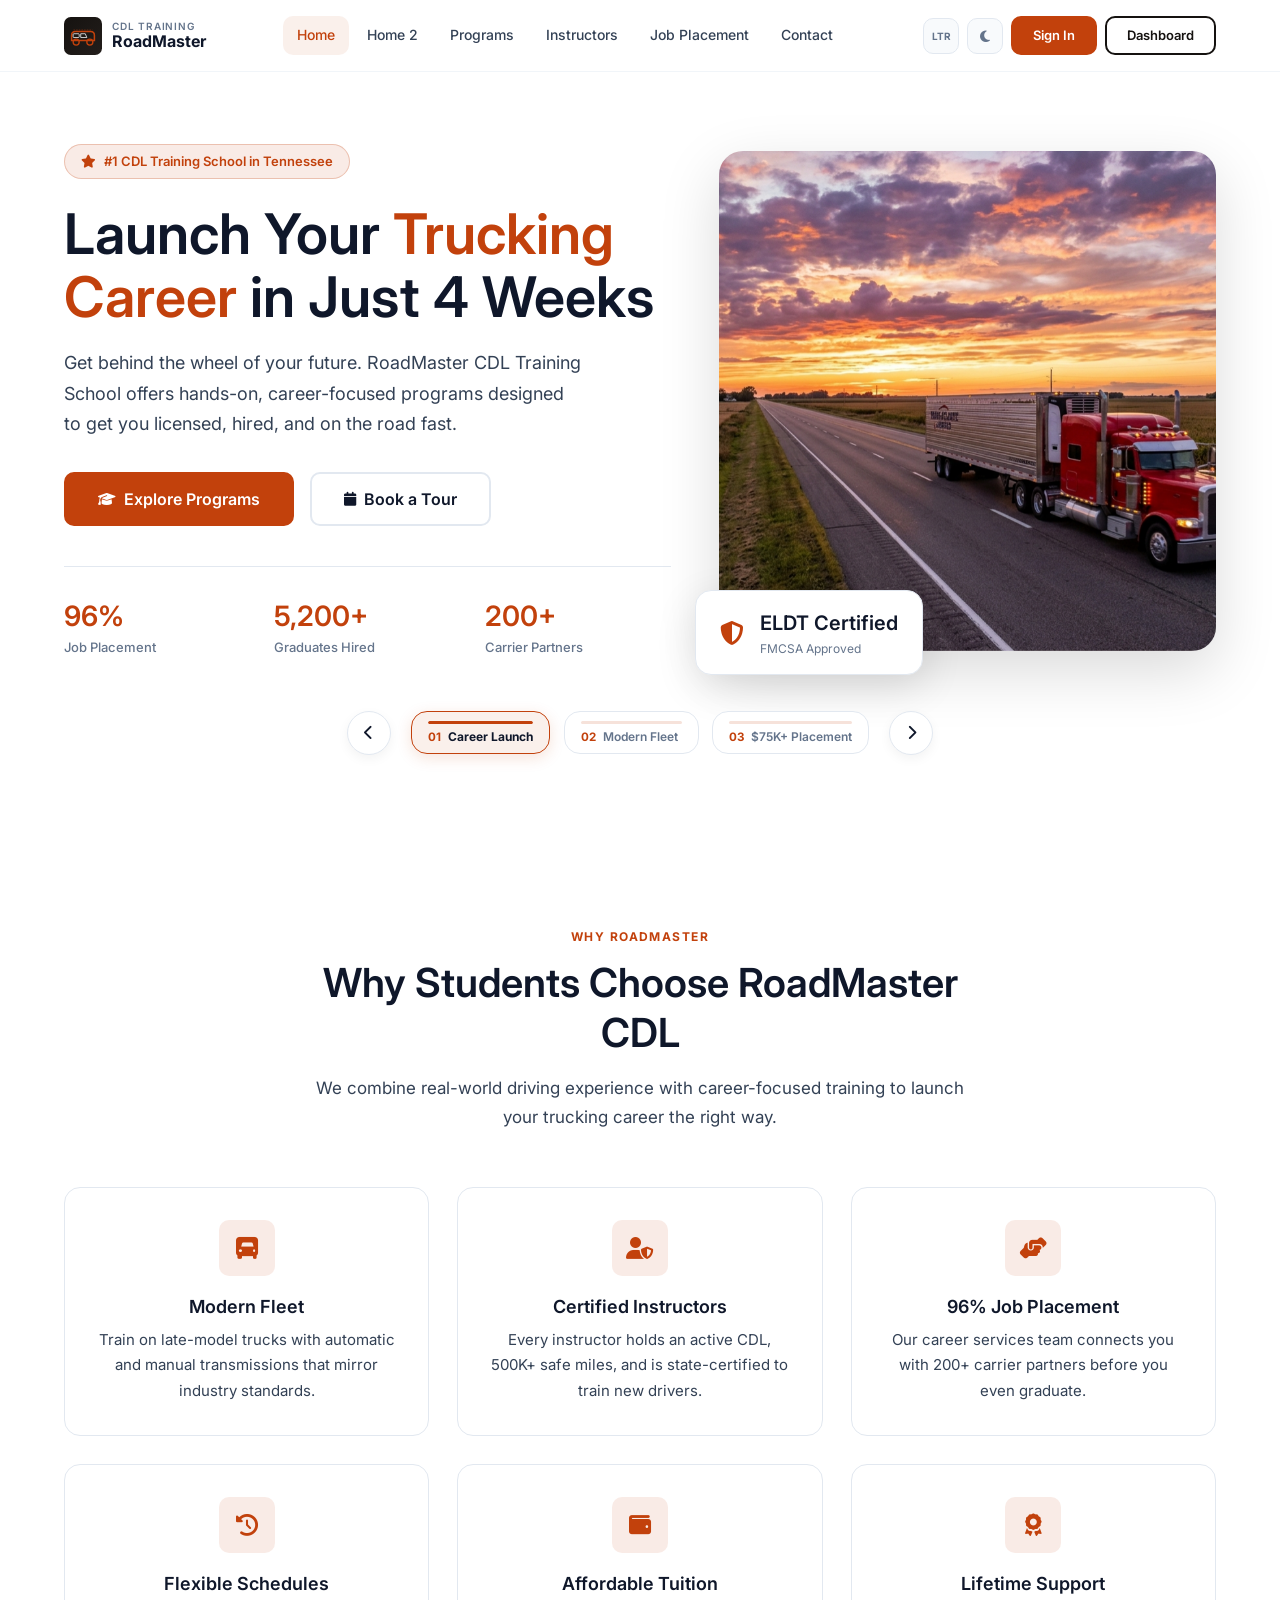
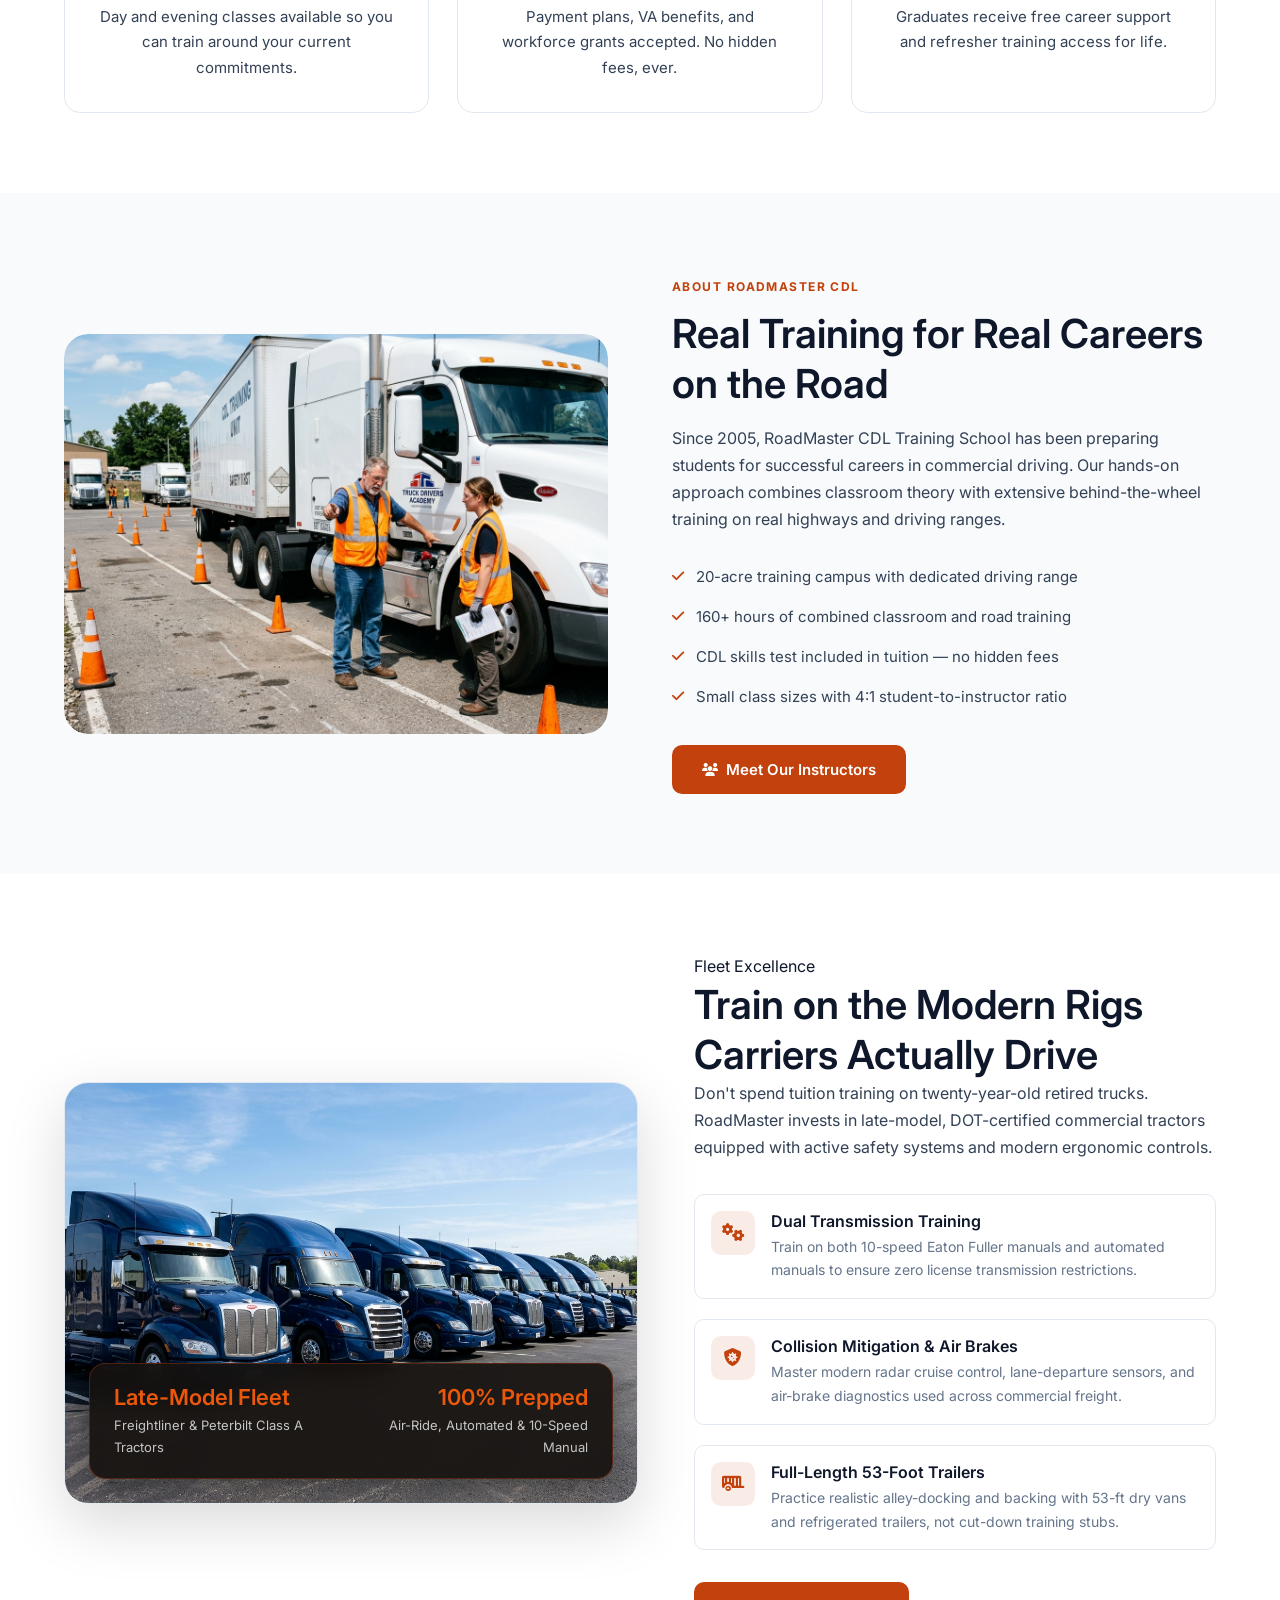
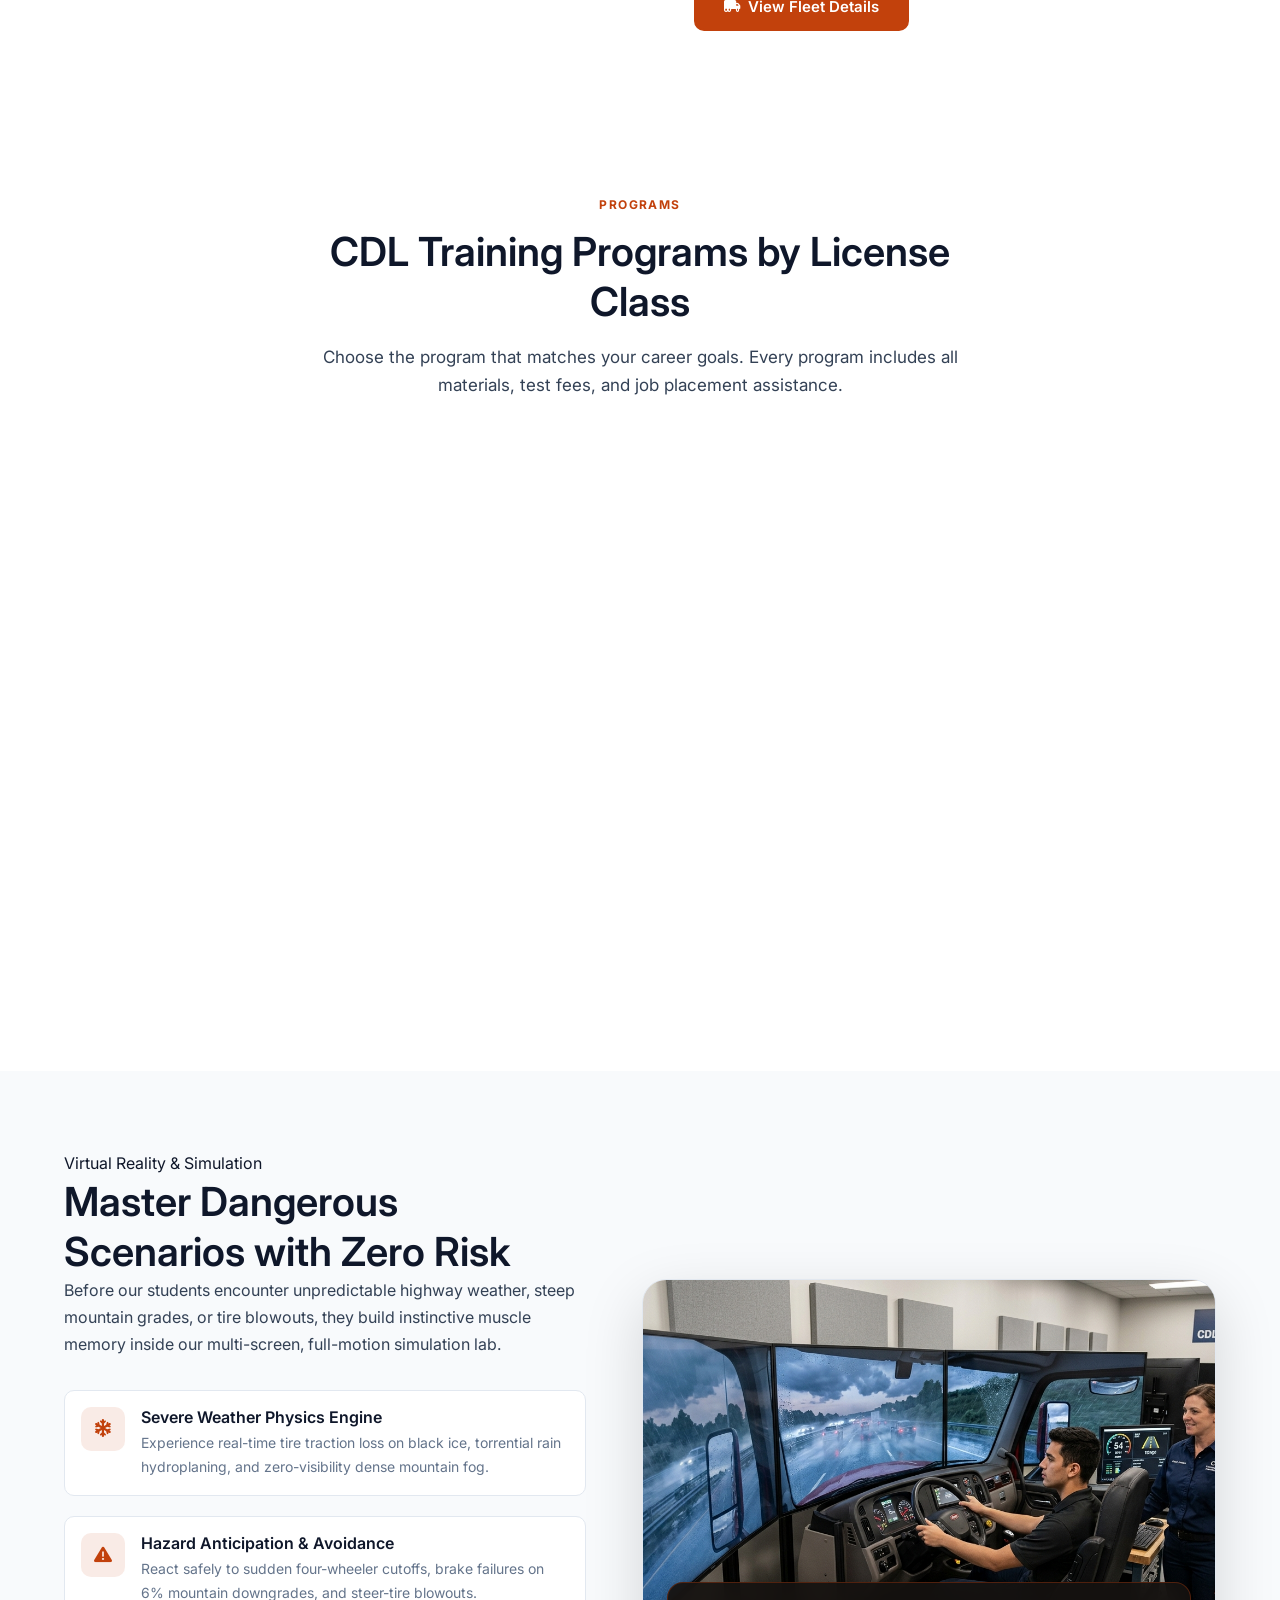
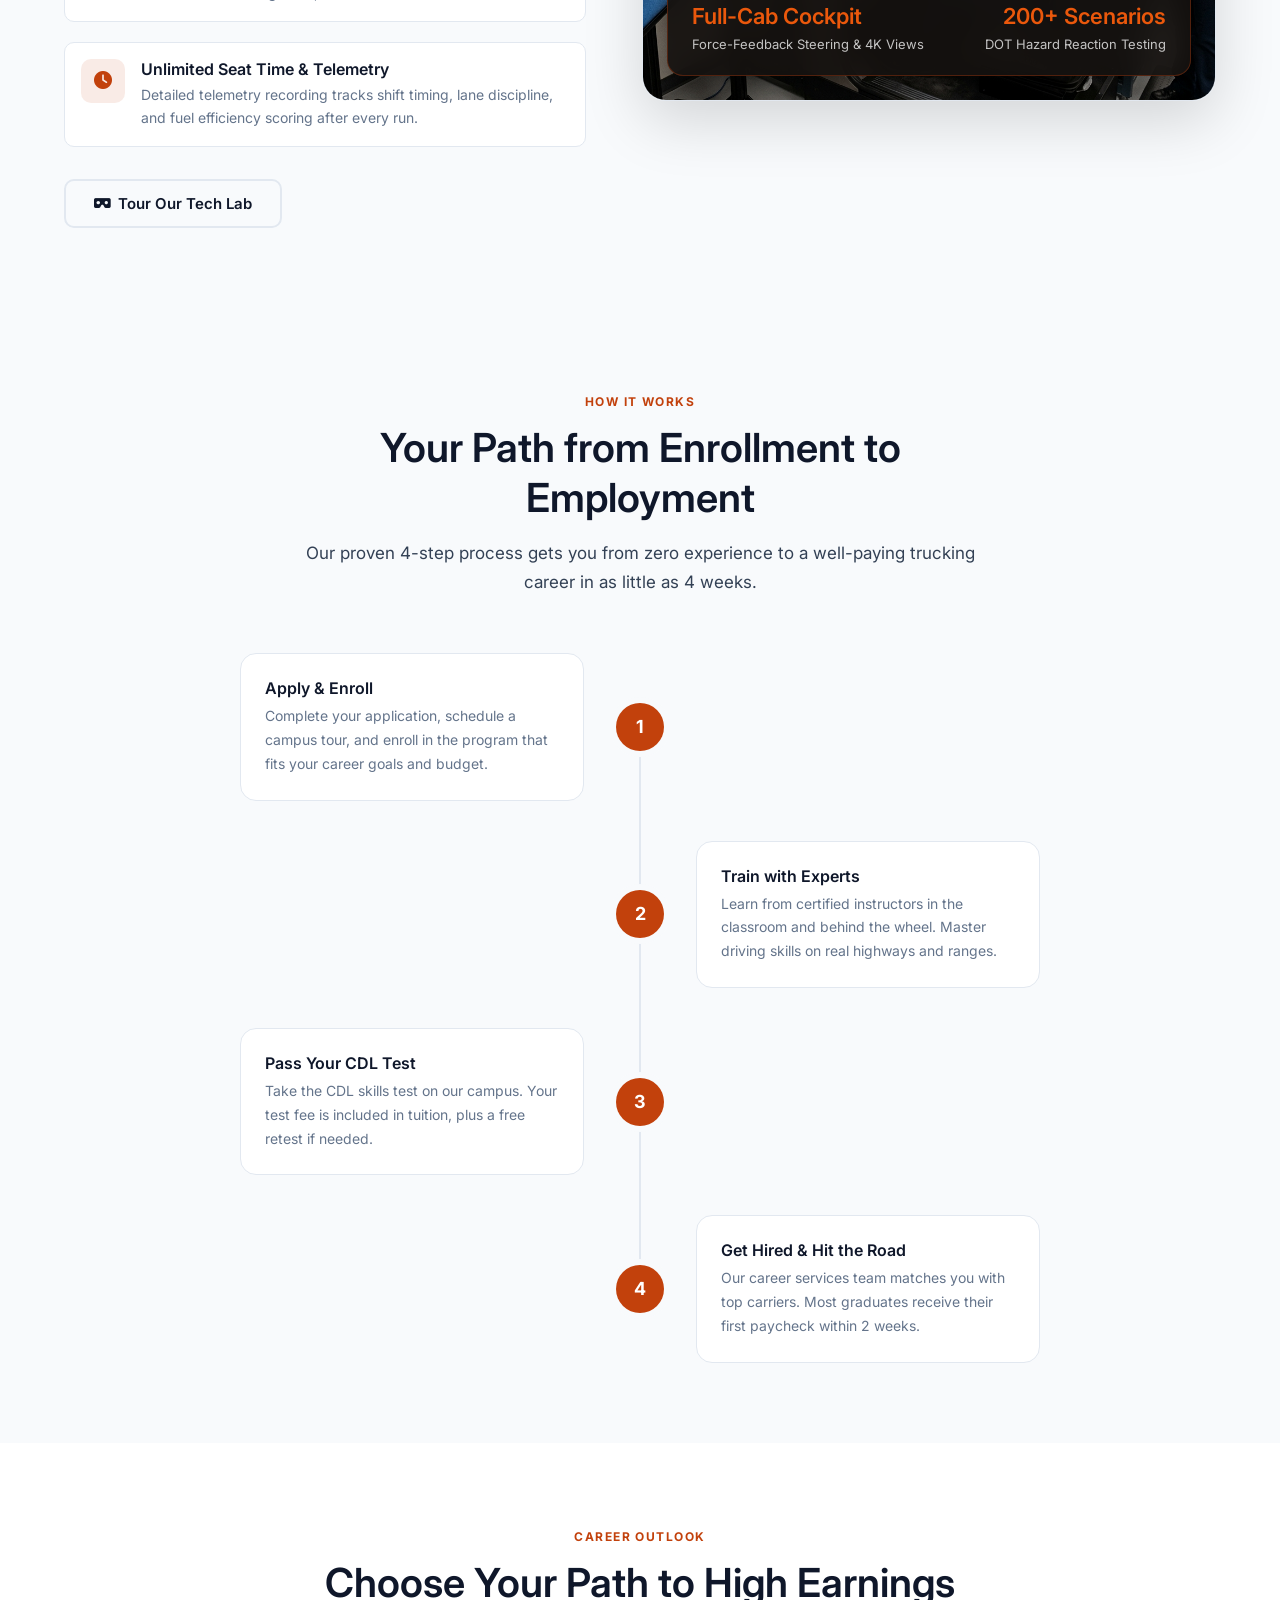
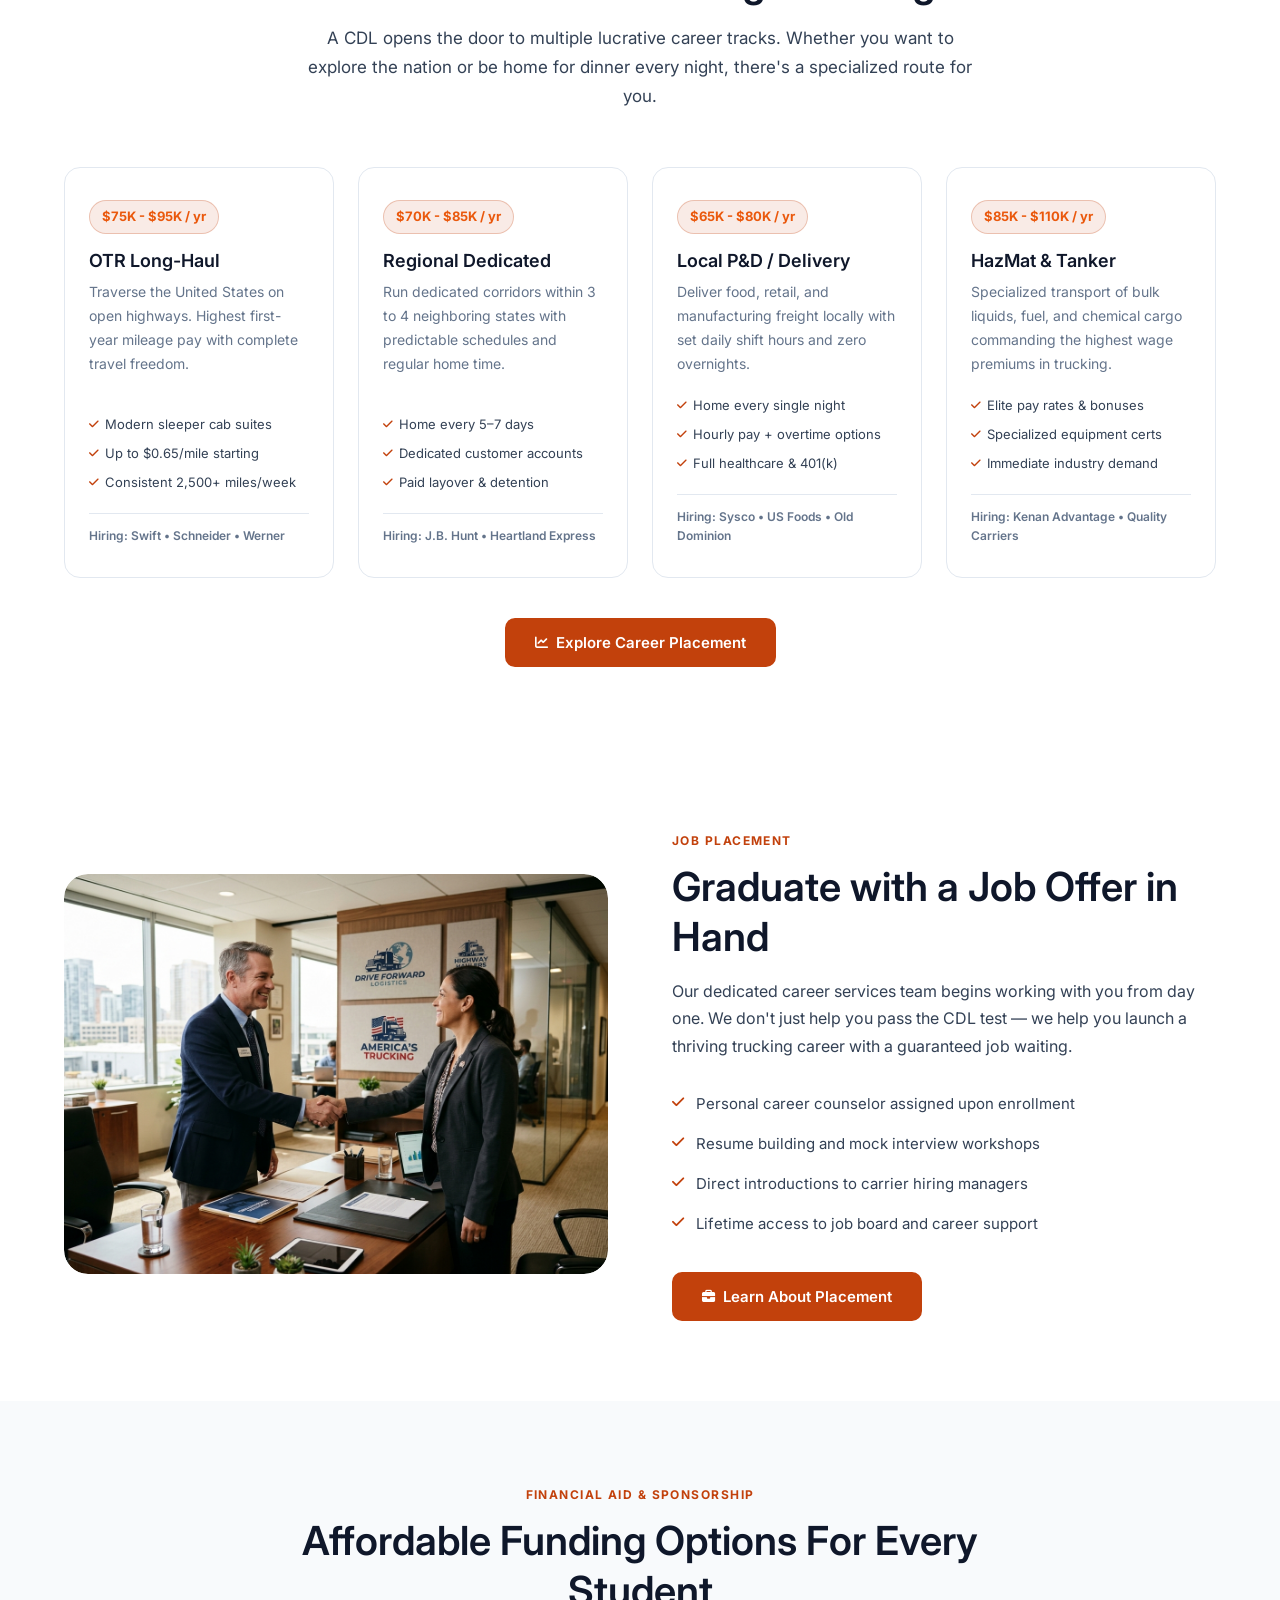
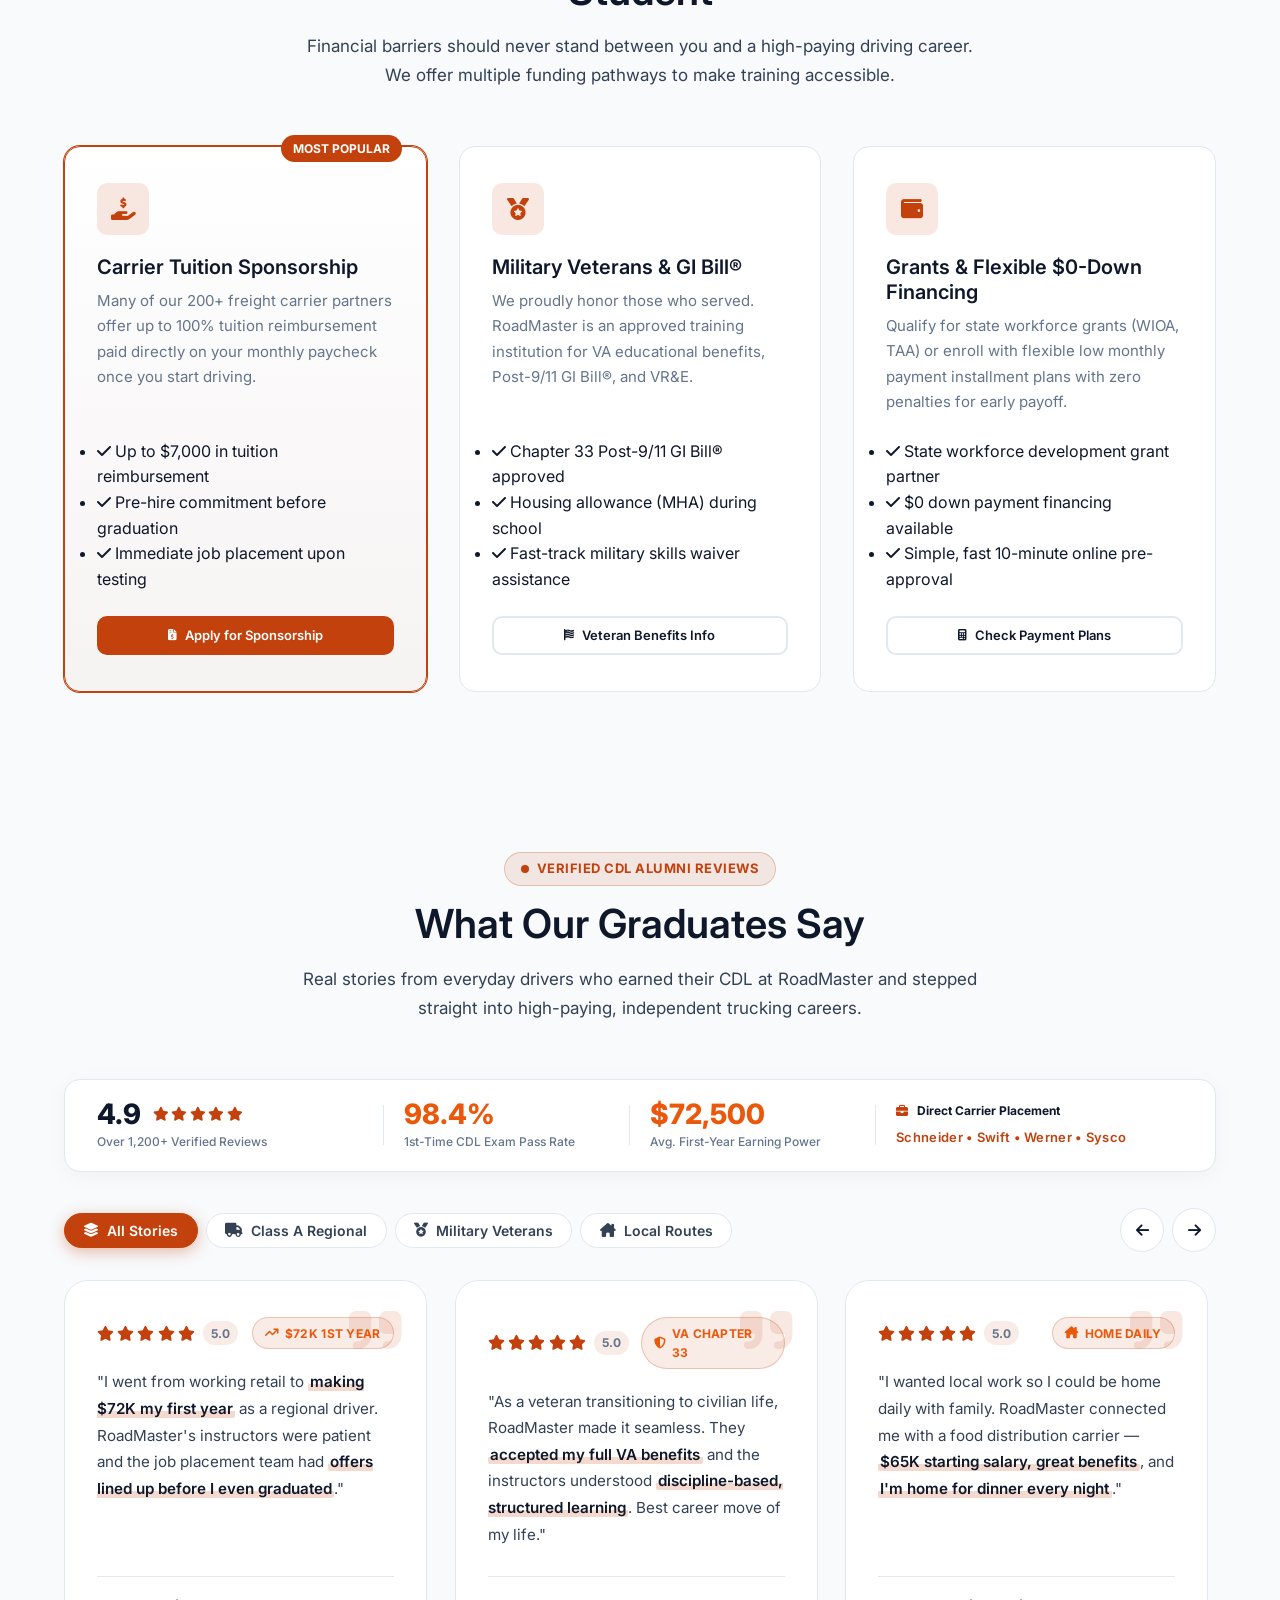
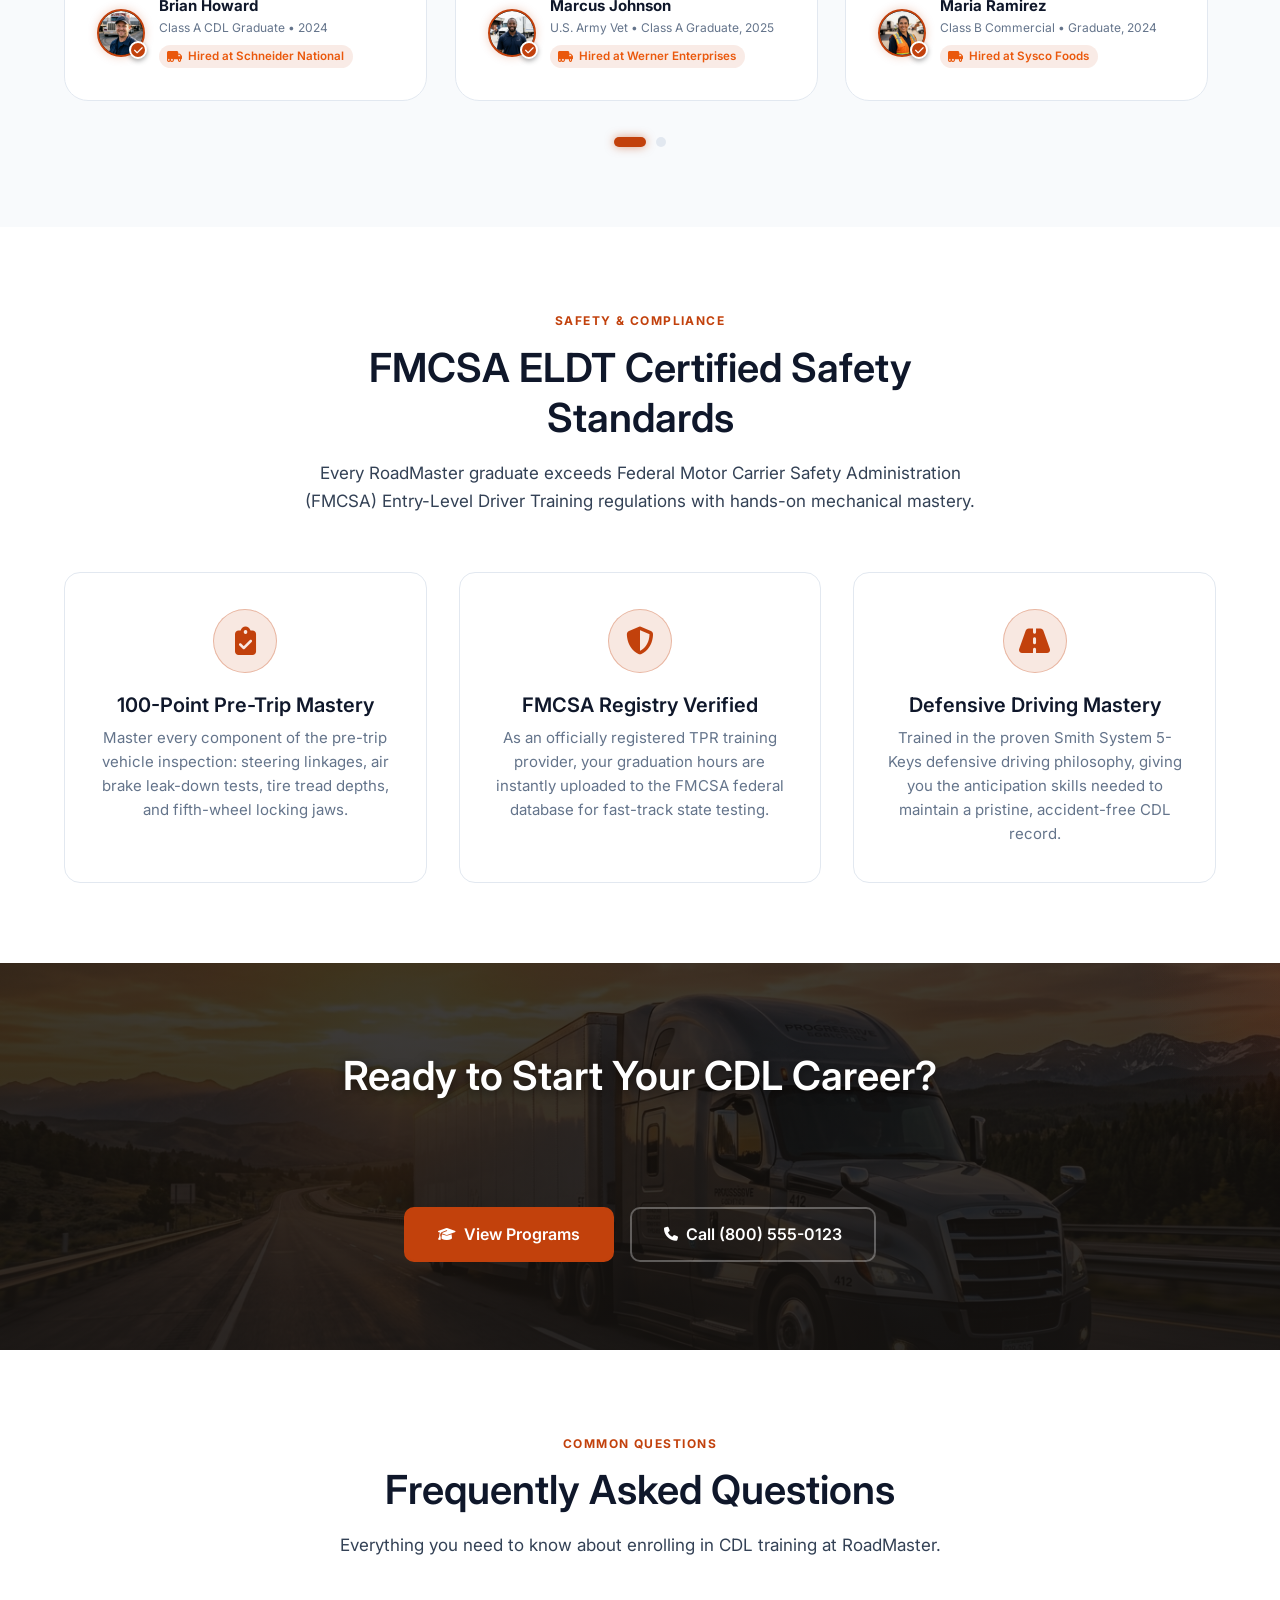
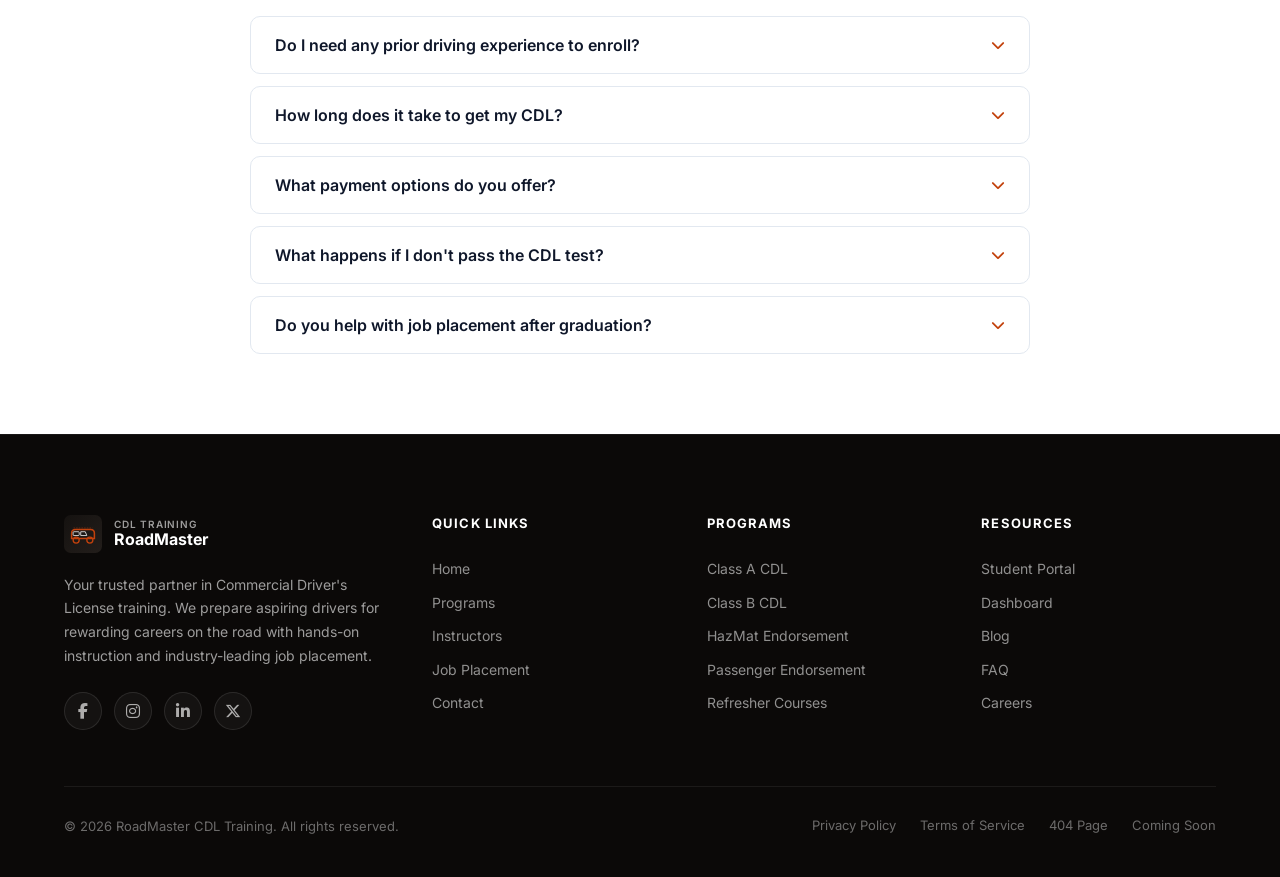
==== commit 38f2ca98: "feat: add new assets, banners, and update brand styling across pages" ====
--- a/index.html
+++ b/index.html
@@ -16,50 +16,179 @@
 <body>
 <div id="navbar-placeholder"></div>
 
-<!-- SECTION 1: HERO — Diagonal Split Layout -->
-<section class="hero-diagonal">
-    <div class="container">
-        <div class="hero-d-grid">
-            <div class="hero-d-content">
-                <div class="hero-d-badge">
-                    <i class="fas fa-star"></i> #1 CDL Training School in Tennessee
-                </div>
-                <h1 class="hero-d-title">
-                    Launch Your <span class="highlight">Trucking Career</span> in Just 4 Weeks
-                </h1>
-                <p class="hero-d-desc">
-                    Get behind the wheel of your future. RoadMaster CDL Training School offers hands-on, career-focused programs designed to get you licensed, hired, and on the road fast.
-                </p>
-                <div class="hero-d-actions">
-                    <a href="programs.html" class="btn btn-primary btn-lg"><i class="fas fa-graduation-cap"></i> Explore Programs</a>
-                    <a href="contact.html" class="btn btn-secondary btn-lg"><i class="fas fa-calendar"></i> Book a Tour</a>
-                </div>
-                <div class="hero-d-metrics">
-                    <div class="hero-d-metric">
-                        <h3 data-count="96" data-suffix="%">0</h3>
-                        <p>Job Placement</p>
-                    </div>
-                    <div class="hero-d-metric">
-                        <h3 data-count="5200" data-suffix="+">0</h3>
-                        <p>Graduates Hired</p>
-                    </div>
-                    <div class="hero-d-metric">
-                        <h3 data-count="200" data-suffix="+">0</h3>
-                        <p>Carrier Partners</p>
-                    </div>
-                </div>
-            </div>
-            <div class="hero-d-visual">
-                <div class="hero-d-img-main">
-                    <img src="assets/images/hero-highway-sunset.jpg" alt="Red semi-truck driving on a highway at sunset representing CDL career opportunities">
-                </div>
-                <div class="hero-d-float-card">
-                    <i class="fas fa-shield-halved"></i>
-                    <div>
-                        <div class="float-val">ELDT Certified</div>
-                        <div class="float-label">FMCSA Approved</div>
-                    </div>
-                </div>
+<!-- SECTION 1: HERO — Interactive 3-Slide Carousel (5s Auto-Switch) -->
+<section class="hero-diagonal" id="heroCarouselSection">
+    <div class="container">
+        <div class="hero-slider" id="heroSlider" aria-roledescription="carousel" aria-label="RoadMaster Featured Programs">
+            <div class="hero-slides-wrapper">
+                
+                <!-- SLIDE 1: Career Acceleration -->
+                <div class="hero-slide active" data-slide="0" role="tabpanel" aria-label="Slide 1 of 3: Career Acceleration">
+                    <div class="hero-d-grid">
+                        <div class="hero-d-content">
+                            <div class="hero-d-badge">
+                                <i class="fas fa-star"></i> #1 CDL Training School in Tennessee
+                            </div>
+                            <h1 class="hero-d-title">
+                                Launch Your <span class="highlight">Trucking Career</span> in Just 4 Weeks
+                            </h1>
+                            <p class="hero-d-desc">
+                                Get behind the wheel of your future. RoadMaster CDL Training School offers hands-on, career-focused programs designed to get you licensed, hired, and on the road fast.
+                            </p>
+                            <div class="hero-d-actions">
+                                <a href="programs.html" class="btn btn-primary btn-lg"><i class="fas fa-graduation-cap"></i> Explore Programs</a>
+                                <a href="contact.html" class="btn btn-secondary btn-lg"><i class="fas fa-calendar"></i> Book a Tour</a>
+                            </div>
+                            <div class="hero-d-metrics">
+                                <div class="hero-d-metric">
+                                    <h3 data-count="96" data-suffix="%">96%</h3>
+                                    <p>Job Placement</p>
+                                </div>
+                                <div class="hero-d-metric">
+                                    <h3 data-count="5200" data-suffix="+">5,200+</h3>
+                                    <p>Graduates Hired</p>
+                                </div>
+                                <div class="hero-d-metric">
+                                    <h3 data-count="200" data-suffix="+">200+</h3>
+                                    <p>Carrier Partners</p>
+                                </div>
+                            </div>
+                        </div>
+                        <div class="hero-d-visual">
+                            <div class="hero-d-img-main">
+                                <img src="assets/images/hero-highway-sunset.jpg" alt="Red semi-truck driving on a highway at sunset representing CDL career opportunities" loading="eager">
+                            </div>
+                            <div class="hero-d-float-card">
+                                <i class="fas fa-shield-halved"></i>
+                                <div>
+                                    <div class="float-val">ELDT Certified</div>
+                                    <div class="float-label">FMCSA Approved</div>
+                                </div>
+                            </div>
+                        </div>
+                    </div>
+                </div>
+
+                <!-- SLIDE 2: Modern Fleet & Facility -->
+                <div class="hero-slide" data-slide="1" role="tabpanel" aria-label="Slide 2 of 3: Modern Rigs and Facility">
+                    <div class="hero-d-grid">
+                        <div class="hero-d-content">
+                            <div class="hero-d-badge">
+                                <i class="fas fa-truck-front"></i> 20-Acre Private Driving Facility
+                            </div>
+                            <h1 class="hero-d-title">
+                                Master Modern <span class="highlight">Heavy Equipment</span> & Live Highway Routes
+                            </h1>
+                            <p class="hero-d-desc">
+                                Step directly into late-model Freightliner and Kenworth rigs. Train on real backing pads, regional routes, and master pre-trip inspections with patient, veteran instructors.
+                            </p>
+                            <div class="hero-d-actions">
+                                <a href="instructors.html" class="btn btn-primary btn-lg"><i class="fas fa-users"></i> Meet Instructors</a>
+                                <a href="programs.html" class="btn btn-secondary btn-lg"><i class="fas fa-road"></i> Training Facility</a>
+                            </div>
+                            <div class="hero-d-metrics">
+                                <div class="hero-d-metric">
+                                    <h3 data-count="4" data-prefix="" data-suffix=":1">4:1</h3>
+                                    <p>Student-To-Instructor</p>
+                                </div>
+                                <div class="hero-d-metric">
+                                    <h3 data-count="160" data-suffix="+">160+</h3>
+                                    <p>Dedicated Hours</p>
+                                </div>
+                                <div class="hero-d-metric">
+                                    <h3 data-count="100" data-suffix="%">100%</h3>
+                                    <p>Hands-On Behind Wheel</p>
+                                </div>
+                            </div>
+                        </div>
+                        <div class="hero-d-visual">
+                            <div class="hero-d-img-main">
+                                <img src="assets/images/training-yard.jpg" alt="Lineup of modern commercial training trucks on the RoadMaster 20-acre driving range" loading="lazy">
+                            </div>
+                            <div class="hero-d-float-card">
+                                <i class="fas fa-truck-moving"></i>
+                                <div>
+                                    <div class="float-val">Late-Model Rigs</div>
+                                    <div class="float-label">Auto & Manual Transmissions</div>
+                                </div>
+                            </div>
+                        </div>
+                    </div>
+                </div>
+
+                <!-- SLIDE 3: Guaranteed Placement & High Earnings -->
+                <div class="hero-slide" data-slide="2" role="tabpanel" aria-label="Slide 3 of 3: Career Placement and Earning Potential">
+                    <div class="hero-d-grid">
+                        <div class="hero-d-content">
+                            <div class="hero-d-badge">
+                                <i class="fas fa-briefcase"></i> Guaranteed Carrier Pre-Hires
+                            </div>
+                            <h1 class="hero-d-title">
+                                Earn Up To <span class="highlight">$75,000+</span> In Your Very First Year
+                            </h1>
+                            <p class="hero-d-desc">
+                                Secure pre-hire job offers before you even test for your CDL. Our lifetime career placement team partners with 200+ national and regional carriers to get you top pay from day one.
+                            </p>
+                            <div class="hero-d-actions">
+                                <a href="job-placement.html" class="btn btn-primary btn-lg"><i class="fas fa-briefcase"></i> Placement Network</a>
+                                <a href="contact.html" class="btn btn-secondary btn-lg"><i class="fas fa-phone"></i> Call Admissions</a>
+                            </div>
+                            <div class="hero-d-metrics">
+                                <div class="hero-d-metric">
+                                    <h3 data-count="72" data-prefix="$" data-suffix="K+">$72K+</h3>
+                                    <p>Avg. 1st Year Salary</p>
+                                </div>
+                                <div class="hero-d-metric">
+                                    <h3 data-count="3" data-suffix="+">3+</h3>
+                                    <p>Job Offers Per Grad</p>
+                                </div>
+                                <div class="hero-d-metric">
+                                    <h3 data-count="100" data-suffix="%">100%</h3>
+                                    <p>Lifetime Support</p>
+                                </div>
+                            </div>
+                        </div>
+                        <div class="hero-d-visual">
+                            <div class="hero-d-img-main">
+                                <img src="assets/images/job-placement.jpg" alt="CDL career counselor and student reviewing pre-hire carrier contract offers" loading="lazy">
+                            </div>
+                            <div class="hero-d-float-card">
+                                <i class="fas fa-handshake-angle"></i>
+                                <div>
+                                    <div class="float-val">Pre-Hire Offers</div>
+                                    <div class="float-label">200+ Carrier Network</div>
+                                </div>
+                            </div>
+                        </div>
+                    </div>
+                </div>
+
+            </div>
+
+            <!-- Hero Slider Navigation Arrows & Indicators -->
+            <div class="hero-slider-controls">
+                <button class="hero-slider-btn hero-prev" id="heroPrevBtn" aria-label="Previous slide" title="Previous Slide">
+                    <i class="fas fa-chevron-left"></i>
+                </button>
+                
+                <div class="hero-indicators" id="heroIndicators">
+                    <button class="hero-indicator active" data-slide-to="0" aria-label="Go to Slide 1: Career Acceleration">
+                        <span class="hero-indicator-track"><span class="hero-indicator-fill"></span></span>
+                        <span class="hero-indicator-text"><span class="hero-ind-num">01</span><span>Career Launch</span></span>
+                    </button>
+                    <button class="hero-indicator" data-slide-to="1" aria-label="Go to Slide 2: Modern Rigs & Facility">
+                        <span class="hero-indicator-track"><span class="hero-indicator-fill"></span></span>
+                        <span class="hero-indicator-text"><span class="hero-ind-num">02</span><span>Modern Fleet</span></span>
+                    </button>
+                    <button class="hero-indicator" data-slide-to="2" aria-label="Go to Slide 3: Placement & Salary">
+                        <span class="hero-indicator-track"><span class="hero-indicator-fill"></span></span>
+                        <span class="hero-indicator-text"><span class="hero-ind-num">03</span><span>$75K+ Placement</span></span>
+                    </button>
+                </div>
+
+                <button class="hero-slider-btn hero-next" id="heroNextBtn" aria-label="Next slide" title="Next Slide">
+                    <i class="fas fa-chevron-right"></i>
+                </button>
             </div>
         </div>
     </div>
@@ -132,6 +261,57 @@
     </div>
 </section>
 
+
+<!-- SECTION 4B: MODERN TRAINING FLEET & EQUIPMENT -->
+<section class="section">
+    <div class="container">
+        <div class="simulator-showcase">
+            <div class="simulator-visual fade-up">
+                <img src="assets/images/home-fleet-specs.jpg" alt="Modern late-model Freightliner Cascadia and Peterbilt training fleet" loading="lazy">
+                <div class="simulator-badge-card">
+                    <div class="sim-stat">
+                        <h4>Late-Model Fleet</h4>
+                        <p>Freightliner & Peterbilt Class A Tractors</p>
+                    </div>
+                    <div class="sim-stat" style="text-align:right;">
+                        <h4>100% Prepped</h4>
+                        <p>Air-Ride, Automated & 10-Speed Manual</p>
+                    </div>
+                </div>
+            </div>
+            <div class="simulator-content fade-up">
+                <span class="section-label">Fleet Excellence</span>
+                <h2>Train on the Modern Rigs Carriers Actually Drive</h2>
+                <p>Don't spend tuition training on twenty-year-old retired trucks. RoadMaster invests in late-model, DOT-certified commercial tractors equipped with active safety systems and modern ergonomic controls.</p>
+                <div class="sim-feature-list">
+                    <div class="sim-feature-item">
+                        <div class="sim-feature-icon"><i class="fas fa-cogs"></i></div>
+                        <div class="sim-feature-text">
+                            <h4>Dual Transmission Training</h4>
+                            <p>Train on both 10-speed Eaton Fuller manuals and automated manuals to ensure zero license transmission restrictions.</p>
+                        </div>
+                    </div>
+                    <div class="sim-feature-item">
+                        <div class="sim-feature-icon"><i class="fas fa-shield-virus"></i></div>
+                        <div class="sim-feature-text">
+                            <h4>Collision Mitigation & Air Brakes</h4>
+                            <p>Master modern radar cruise control, lane-departure sensors, and air-brake diagnostics used across commercial freight.</p>
+                        </div>
+                    </div>
+                    <div class="sim-feature-item">
+                        <div class="sim-feature-icon"><i class="fas fa-trailer"></i></div>
+                        <div class="sim-feature-text">
+                            <h4>Full-Length 53-Foot Trailers</h4>
+                            <p>Practice realistic alley-docking and backing with 53-ft dry vans and refrigerated trailers, not cut-down training stubs.</p>
+                        </div>
+                    </div>
+                </div>
+                <a href="programs.html" class="btn btn-primary"><i class="fas fa-truck-moving"></i> View Fleet Details</a>
+            </div>
+        </div>
+    </div>
+</section>
+
 <!-- SECTION 5: TRAINING PROGRAMS — Cards with Images -->
 <section class="section">
     <div class="container">
@@ -184,25 +364,52 @@
     </div>
 </section>
 
-<!-- SECTION 6: STATS BANNER -->
-<section class="stats-banner">
-    <div class="container">
-        <div class="stats-grid">
-            <div class="stat-item fade-up">
-                <h3 data-count="5200" data-suffix="+">0</h3>
-                <p>Licensed Graduates</p>
-            </div>
-            <div class="stat-item fade-up">
-                <h3 data-count="96" data-suffix="%">0</h3>
-                <p>Job Placement Rate</p>
-            </div>
-            <div class="stat-item fade-up">
-                <h3 data-count="65" data-prefix="$" data-suffix="K">0</h3>
-                <p>Avg. Starting Salary</p>
-            </div>
-            <div class="stat-item fade-up">
-                <h3 data-count="20" data-suffix=" Years">0</h3>
-                <p>Training Excellence</p>
+
+<!-- SECTION 5B: HIGH-TECH SIMULATOR LAB & VR -->
+<section class="section section-alt">
+    <div class="container">
+        <div class="simulator-showcase" style="grid-template-columns: 1fr 1.1fr;">
+            <div class="simulator-content fade-up">
+                <span class="section-label">Virtual Reality & Simulation</span>
+                <h2>Master Dangerous Scenarios with Zero Risk</h2>
+                <p>Before our students encounter unpredictable highway weather, steep mountain grades, or tire blowouts, they build instinctive muscle memory inside our multi-screen, full-motion simulation lab.</p>
+                <div class="sim-feature-list">
+                    <div class="sim-feature-item">
+                        <div class="sim-feature-icon"><i class="fas fa-snowflake"></i></div>
+                        <div class="sim-feature-text">
+                            <h4>Severe Weather Physics Engine</h4>
+                            <p>Experience real-time tire traction loss on black ice, torrential rain hydroplaning, and zero-visibility dense mountain fog.</p>
+                        </div>
+                    </div>
+                    <div class="sim-feature-item">
+                        <div class="sim-feature-icon"><i class="fas fa-exclamation-triangle"></i></div>
+                        <div class="sim-feature-text">
+                            <h4>Hazard Anticipation & Avoidance</h4>
+                            <p>React safely to sudden four-wheeler cutoffs, brake failures on 6% mountain downgrades, and steer-tire blowouts.</p>
+                        </div>
+                    </div>
+                    <div class="sim-feature-item">
+                        <div class="sim-feature-icon"><i class="fas fa-clock"></i></div>
+                        <div class="sim-feature-text">
+                            <h4>Unlimited Seat Time & Telemetry</h4>
+                            <p>Detailed telemetry recording tracks shift timing, lane discipline, and fuel efficiency scoring after every run.</p>
+                        </div>
+                    </div>
+                </div>
+                <a href="contact.html" class="btn btn-secondary"><i class="fas fa-vr-cardboard"></i> Tour Our Tech Lab</a>
+            </div>
+            <div class="simulator-visual fade-up">
+                <img src="assets/images/home-simulator-lab.jpg" alt="High-tech CDL truck driving simulator cockpit with wrap-around displays" loading="lazy">
+                <div class="simulator-badge-card">
+                    <div class="sim-stat">
+                        <h4>Full-Cab Cockpit</h4>
+                        <p>Force-Feedback Steering & 4K Views</p>
+                    </div>
+                    <div class="sim-stat" style="text-align:right;">
+                        <h4>200+ Scenarios</h4>
+                        <p>DOT Hazard Reaction Testing</p>
+                    </div>
+                </div>
             </div>
         </div>
     </div>
@@ -249,6 +456,67 @@
                     <p>Our career services team matches you with top carriers. Most graduates receive their first paycheck within 2 weeks.</p>
                 </div>
             </div>
+        </div>
+    </div>
+</section>
+
+
+<!-- SECTION 7B: HIGH-PAYING CAREER PATHWAYS & EARNING MATRIX -->
+<section class="section">
+    <div class="container">
+        <div class="section-header fade-up">
+            <span class="section-label">Career Outlook</span>
+            <h2>Choose Your Path to High Earnings</h2>
+            <p>A CDL opens the door to multiple lucrative career tracks. Whether you want to explore the nation or be home for dinner every night, there's a specialized route for you.</p>
+        </div>
+        <div class="career-matrix-grid">
+            <div class="career-path-card fade-up">
+                <span class="career-salary-pill">$75K - $95K / yr</span>
+                <h3>OTR Long-Haul</h3>
+                <p>Traverse the United States on open highways. Highest first-year mileage pay with complete travel freedom.</p>
+                <ul class="career-perks-list">
+                    <li><i class="fas fa-check"></i> Modern sleeper cab suites</li>
+                    <li><i class="fas fa-check"></i> Up to $0.65/mile starting</li>
+                    <li><i class="fas fa-check"></i> Consistent 2,500+ miles/week</li>
+                </ul>
+                <div class="career-partners-tag">Hiring: Swift • Schneider • Werner</div>
+            </div>
+            <div class="career-path-card fade-up">
+                <span class="career-salary-pill">$70K - $85K / yr</span>
+                <h3>Regional Dedicated</h3>
+                <p>Run dedicated corridors within 3 to 4 neighboring states with predictable schedules and regular home time.</p>
+                <ul class="career-perks-list">
+                    <li><i class="fas fa-check"></i> Home every 5–7 days</li>
+                    <li><i class="fas fa-check"></i> Dedicated customer accounts</li>
+                    <li><i class="fas fa-check"></i> Paid layover & detention</li>
+                </ul>
+                <div class="career-partners-tag">Hiring: J.B. Hunt • Heartland Express</div>
+            </div>
+            <div class="career-path-card fade-up">
+                <span class="career-salary-pill">$65K - $80K / yr</span>
+                <h3>Local P&D / Delivery</h3>
+                <p>Deliver food, retail, and manufacturing freight locally with set daily shift hours and zero overnights.</p>
+                <ul class="career-perks-list">
+                    <li><i class="fas fa-check"></i> Home every single night</li>
+                    <li><i class="fas fa-check"></i> Hourly pay + overtime options</li>
+                    <li><i class="fas fa-check"></i> Full healthcare & 401(k)</li>
+                </ul>
+                <div class="career-partners-tag">Hiring: Sysco • US Foods • Old Dominion</div>
+            </div>
+            <div class="career-path-card fade-up">
+                <span class="career-salary-pill">$85K - $110K / yr</span>
+                <h3>HazMat & Tanker</h3>
+                <p>Specialized transport of bulk liquids, fuel, and chemical cargo commanding the highest wage premiums in trucking.</p>
+                <ul class="career-perks-list">
+                    <li><i class="fas fa-check"></i> Elite pay rates & bonuses</li>
+                    <li><i class="fas fa-check"></i> Specialized equipment certs</li>
+                    <li><i class="fas fa-check"></i> Immediate industry demand</li>
+                </ul>
+                <div class="career-partners-tag">Hiring: Kenan Advantage • Quality Carriers</div>
+            </div>
+        </div>
+        <div style="text-align:center;margin-top:2.5rem;" class="fade-up">
+            <a href="job-placement.html" class="btn btn-primary"><i class="fas fa-chart-line"></i> Explore Career Placement</a>
         </div>
     </div>
 </section>
@@ -276,45 +544,305 @@
     </div>
 </section>
 
+
+<!-- SECTION 8B: TUITION ASSISTANCE & VETERAN GI BILL® FUNDING -->
+<section class="section section-alt">
+    <div class="container">
+        <div class="section-header fade-up">
+            <span class="section-label">Financial Aid & Sponsorship</span>
+            <h2>Affordable Funding Options For Every Student</h2>
+            <p>Financial barriers should never stand between you and a high-paying driving career. We offer multiple funding pathways to make training accessible.</p>
+        </div>
+        <div class="funding-bento-grid">
+            <div class="funding-card highlight fade-up">
+                <span class="funding-badge">Most Popular</span>
+                <div class="funding-icon"><i class="fas fa-hand-holding-usd"></i></div>
+                <h3>Carrier Tuition Sponsorship</h3>
+                <p>Many of our 200+ freight carrier partners offer up to 100% tuition reimbursement paid directly on your monthly paycheck once you start driving.</p>
+                <ul class="check-list" style="margin-bottom:1.5rem;">
+                    <li><i class="fas fa-check"></i> Up to $7,000 in tuition reimbursement</li>
+                    <li><i class="fas fa-check"></i> Pre-hire commitment before graduation</li>
+                    <li><i class="fas fa-check"></i> Immediate job placement upon testing</li>
+                </ul>
+                <a href="contact.html" class="btn btn-primary btn-sm"><i class="fas fa-file-invoice-dollar"></i> Apply for Sponsorship</a>
+            </div>
+            <div class="funding-card fade-up">
+                <div class="funding-icon"><i class="fas fa-medal"></i></div>
+                <h3>Military Veterans & GI Bill®</h3>
+                <p>We proudly honor those who served. RoadMaster is an approved training institution for VA educational benefits, Post-9/11 GI Bill®, and VR&E.</p>
+                <ul class="check-list" style="margin-bottom:1.5rem;">
+                    <li><i class="fas fa-check"></i> Chapter 33 Post-9/11 GI Bill® approved</li>
+                    <li><i class="fas fa-check"></i> Housing allowance (MHA) during school</li>
+                    <li><i class="fas fa-check"></i> Fast-track military skills waiver assistance</li>
+                </ul>
+                <a href="contact.html" class="btn btn-secondary btn-sm"><i class="fas fa-flag-usa"></i> Veteran Benefits Info</a>
+            </div>
+            <div class="funding-card fade-up">
+                <div class="funding-icon"><i class="fas fa-wallet"></i></div>
+                <h3>Grants & Flexible $0-Down Financing</h3>
+                <p>Qualify for state workforce grants (WIOA, TAA) or enroll with flexible low monthly payment installment plans with zero penalties for early payoff.</p>
+                <ul class="check-list" style="margin-bottom:1.5rem;">
+                    <li><i class="fas fa-check"></i> State workforce development grant partner</li>
+                    <li><i class="fas fa-check"></i> $0 down payment financing available</li>
+                    <li><i class="fas fa-check"></i> Simple, fast 10-minute online pre-approval</li>
+                </ul>
+                <a href="contact.html" class="btn btn-secondary btn-sm"><i class="fas fa-calculator"></i> Check Payment Plans</a>
+            </div>
+        </div>
+    </div>
+</section>
+
 <!-- SECTION 9: TESTIMONIALS -->
-<section class="section section-alt">
-    <div class="container">
+<section class="section section-alt testimonials-section" id="testimonials">
+    <div class="container">
+        <!-- Section Header with Glowing Trust Tag -->
         <div class="section-header fade-up">
-            <span class="section-label">Success Stories</span>
+            <div class="section-tag-glow">
+                <span class="live-pulse-dot"></span>
+                <span class="section-label">Verified CDL Alumni Reviews</span>
+            </div>
             <h2>What Our Graduates Say</h2>
-            <p>Hear from real students who earned their CDL at RoadMaster and launched rewarding trucking careers.</p>
-        </div>
-        <div class="testimonials-grid">
-            <div class="testimonial-card fade-up">
-                <div class="testimonial-stars"><i class="fas fa-star"></i><i class="fas fa-star"></i><i class="fas fa-star"></i><i class="fas fa-star"></i><i class="fas fa-star"></i></div>
-                <p class="testimonial-text">"I went from working retail to making $72K my first year as a regional driver. RoadMaster's instructors were patient and the job placement team had offers lined up before I even graduated."</p>
-                <div class="testimonial-author">
-                    <div class="testimonial-avatar">BH</div>
-                    <div class="testimonial-info"><h5>Brian Howard</h5><p>Class A Graduate, 2024</p></div>
-                </div>
-            </div>
-            <div class="testimonial-card fade-up">
-                <div class="testimonial-stars"><i class="fas fa-star"></i><i class="fas fa-star"></i><i class="fas fa-star"></i><i class="fas fa-star"></i><i class="fas fa-star"></i></div>
-                <p class="testimonial-text">"As a veteran transitioning to civilian life, RoadMaster made it seamless. They accepted my VA benefits and the instructors understood discipline-based learning. Highly recommended."</p>
-                <div class="testimonial-author">
-                    <div class="testimonial-avatar">MJ</div>
-                    <div class="testimonial-info"><h5>Marcus Johnson</h5><p>Class A Graduate, 2025</p></div>
-                </div>
-            </div>
-            <div class="testimonial-card fade-up">
-                <div class="testimonial-stars"><i class="fas fa-star"></i><i class="fas fa-star"></i><i class="fas fa-star"></i><i class="fas fa-star"></i><i class="fas fa-star"></i></div>
-                <p class="testimonial-text">"I wanted local work so I could be home daily. RoadMaster connected me with a food delivery company — great hours, great pay, and I'm home for dinner every night."</p>
-                <div class="testimonial-author">
-                    <div class="testimonial-avatar">MR</div>
-                    <div class="testimonial-info"><h5>Maria Ramirez</h5><p>Class B Graduate, 2024</p></div>
-                </div>
+            <p>Real stories from everyday drivers who earned their CDL at RoadMaster and stepped straight into high-paying, independent trucking careers.</p>
+        </div>
+
+        <!-- Trust Stats Ribbon -->
+        <div class="testimonials-trust-ribbon fade-up">
+            <div class="trust-ribbon-item">
+                <div class="trust-rating-head">
+                    <span class="trust-big-score">4.9</span>
+                    <div class="trust-stars-glow">
+                        <i class="fas fa-star"></i><i class="fas fa-star"></i><i class="fas fa-star"></i><i class="fas fa-star"></i><i class="fas fa-star"></i>
+                    </div>
+                </div>
+                <div class="trust-caption">Over 1,200+ Verified Reviews</div>
+            </div>
+            <div class="trust-ribbon-divider"></div>
+            <div class="trust-ribbon-item">
+                <div class="trust-stat-val"><span data-count="98" data-suffix=".4%">98.4%</span></div>
+                <div class="trust-caption">1st-Time CDL Exam Pass Rate</div>
+            </div>
+            <div class="trust-ribbon-divider"></div>
+            <div class="trust-ribbon-item">
+                <div class="trust-stat-val"><span data-count="72" data-prefix="$" data-suffix=",500">$72,500</span></div>
+                <div class="trust-caption">Avg. First-Year Earning Power</div>
+            </div>
+            <div class="trust-ribbon-divider"></div>
+            <div class="trust-ribbon-item">
+                <div class="trust-partners-tag">
+                    <span class="partner-hire-label"><i class="fas fa-briefcase"></i> Direct Carrier Placement</span>
+                    <span class="partner-logos-text">Schneider • Swift • Werner • Sysco</span>
+                </div>
+            </div>
+        </div>
+
+        <!-- Carousel Navigation & Filter Controls -->
+        <div class="testimonials-toolbar fade-up">
+            <div class="testimonials-tabs" role="tablist" aria-label="Filter stories by program">
+                <button class="testi-tab active" data-filter="all"><i class="fas fa-layer-group"></i> All Stories</button>
+                <button class="testi-tab" data-filter="class-a"><i class="fas fa-truck"></i> Class A Regional</button>
+                <button class="testi-tab" data-filter="veteran"><i class="fas fa-medal"></i> Military Veterans</button>
+                <button class="testi-tab" data-filter="local"><i class="fas fa-house-chimney"></i> Local Routes</button>
+            </div>
+            <div class="testimonials-slider-arrows">
+                <button class="testi-arrow-btn prev-btn" id="prevTestiBtn" aria-label="Previous testimonial" title="Previous story">
+                    <i class="fas fa-arrow-left"></i>
+                </button>
+                <button class="testi-arrow-btn next-btn" id="nextTestiBtn" aria-label="Next testimonial" title="Next story">
+                    <i class="fas fa-arrow-right"></i>
+                </button>
+            </div>
+        </div>
+
+        <!-- Carousel Viewport & Cards Track -->
+        <div class="testimonials-slider-viewport">
+            <div class="testimonials-grid testimonials-track" id="testimonialsTrack">
+                
+                <!-- CARD 1: Brian Howard -->
+                <div class="testimonial-card fade-up" data-category="class-a">
+                    <div class="testimonial-card-ambient"></div>
+                    <div class="quote-watermark"><i class="fas fa-quote-right"></i></div>
+                    
+                    <div class="testimonial-top">
+                        <div class="testimonial-stars-group">
+                            <div class="testimonial-stars">
+                                <i class="fas fa-star"></i><i class="fas fa-star"></i><i class="fas fa-star"></i><i class="fas fa-star"></i><i class="fas fa-star"></i>
+                            </div>
+                            <span class="rating-num">5.0</span>
+                        </div>
+                        <span class="outcome-badge salary-badge">
+                            <i class="fas fa-arrow-trend-up"></i> $72K 1st Year
+                        </span>
+                    </div>
+
+                    <p class="testimonial-text">
+                        "I went from working retail to <span class="quote-highlight">making $72K my first year</span> as a regional driver. RoadMaster's instructors were patient and the job placement team had <span class="quote-highlight">offers lined up before I even graduated</span>."
+                    </p>
+
+                    <div class="testimonial-author">
+                        <div class="testimonial-avatar-wrap">
+                            <div class="testimonial-avatar">
+                                <img src="assets/images/grad-brian-howard.jpg" alt="Brian Howard - Class A CDL Graduate" loading="lazy">
+                            </div>
+                            <span class="avatar-verified" title="Verified CDL Graduate"><i class="fas fa-check"></i></span>
+                        </div>
+                        <div class="testimonial-info">
+                            <h5>Brian Howard</h5>
+                            <p class="author-program">Class A CDL Graduate • 2024</p>
+                            <span class="carrier-pill"><i class="fas fa-truck-moving"></i> Hired at Schneider National</span>
+                        </div>
+                    </div>
+                </div>
+
+                <!-- CARD 2: Marcus Johnson -->
+                <div class="testimonial-card fade-up" data-category="veteran">
+                    <div class="testimonial-card-ambient"></div>
+                    <div class="quote-watermark"><i class="fas fa-quote-right"></i></div>
+
+                    <div class="testimonial-top">
+                        <div class="testimonial-stars-group">
+                            <div class="testimonial-stars">
+                                <i class="fas fa-star"></i><i class="fas fa-star"></i><i class="fas fa-star"></i><i class="fas fa-star"></i><i class="fas fa-star"></i>
+                            </div>
+                            <span class="rating-num">5.0</span>
+                        </div>
+                        <span class="outcome-badge veteran-badge">
+                            <i class="fas fa-shield-halved"></i> VA Chapter 33
+                        </span>
+                    </div>
+
+                    <p class="testimonial-text">
+                        "As a veteran transitioning to civilian life, RoadMaster made it seamless. They <span class="quote-highlight">accepted my full VA benefits</span> and the instructors understood <span class="quote-highlight">discipline-based, structured learning</span>. Best career move of my life."
+                    </p>
+
+                    <div class="testimonial-author">
+                        <div class="testimonial-avatar-wrap">
+                            <div class="testimonial-avatar">
+                                <img src="assets/images/grad-marcus-johnson.jpg" alt="Marcus Johnson - U.S. Army Veteran, Class A CDL Graduate" loading="lazy">
+                            </div>
+                            <span class="avatar-verified" title="Verified CDL Graduate"><i class="fas fa-check"></i></span>
+                        </div>
+                        <div class="testimonial-info">
+                            <h5>Marcus Johnson</h5>
+                            <p class="author-program">U.S. Army Vet • Class A Graduate, 2025</p>
+                            <span class="carrier-pill"><i class="fas fa-truck-moving"></i> Hired at Werner Enterprises</span>
+                        </div>
+                    </div>
+                </div>
+
+                <!-- CARD 3: Maria Ramirez -->
+                <div class="testimonial-card fade-up" data-category="local">
+                    <div class="testimonial-card-ambient"></div>
+                    <div class="quote-watermark"><i class="fas fa-quote-right"></i></div>
+
+                    <div class="testimonial-top">
+                        <div class="testimonial-stars-group">
+                            <div class="testimonial-stars">
+                                <i class="fas fa-star"></i><i class="fas fa-star"></i><i class="fas fa-star"></i><i class="fas fa-star"></i><i class="fas fa-star"></i>
+                            </div>
+                            <span class="rating-num">5.0</span>
+                        </div>
+                        <span class="outcome-badge local-badge">
+                            <i class="fas fa-house-chimney"></i> Home Daily
+                        </span>
+                    </div>
+
+                    <p class="testimonial-text">
+                        "I wanted local work so I could be home daily with family. RoadMaster connected me with a food distribution carrier — <span class="quote-highlight">$65K starting salary, great benefits</span>, and <span class="quote-highlight">I'm home for dinner every night</span>."
+                    </p>
+
+                    <div class="testimonial-author">
+                        <div class="testimonial-avatar-wrap">
+                            <div class="testimonial-avatar">
+                                <img src="assets/images/grad-maria-ramirez.jpg" alt="Maria Ramirez - Class B Commercial Graduate" loading="lazy">
+                            </div>
+                            <span class="avatar-verified" title="Verified CDL Graduate"><i class="fas fa-check"></i></span>
+                        </div>
+                        <div class="testimonial-info">
+                            <h5>Maria Ramirez</h5>
+                            <p class="author-program">Class B Commercial • Graduate, 2024</p>
+                            <span class="carrier-pill"><i class="fas fa-truck-moving"></i> Hired at Sysco Foods</span>
+                        </div>
+                    </div>
+                </div>
+
+                <!-- CARD 4: Derek Phillips -->
+                <div class="testimonial-card fade-up" data-category="class-a">
+                    <div class="testimonial-card-ambient"></div>
+                    <div class="quote-watermark"><i class="fas fa-quote-right"></i></div>
+
+                    <div class="testimonial-top">
+                        <div class="testimonial-stars-group">
+                            <div class="testimonial-stars">
+                                <i class="fas fa-star"></i><i class="fas fa-star"></i><i class="fas fa-star"></i><i class="fas fa-star"></i><i class="fas fa-star"></i>
+                            </div>
+                            <span class="rating-num">5.0</span>
+                        </div>
+                        <span class="outcome-badge tanker-badge">
+                            <i class="fas fa-fire-flame-curved"></i> $85K Tanker Route
+                        </span>
+                    </div>
+
+                    <p class="testimonial-text">
+                        "After completing RoadMaster's <span class="quote-highlight">HazMat and Tanker endorsements</span>, I was recruited by a premier liquid transport carrier. Earning <span class="quote-highlight">$85K straight out of school</span> paid for tuition in month one."
+                    </p>
+
+                    <div class="testimonial-author">
+                        <div class="testimonial-avatar-wrap">
+                            <div class="testimonial-avatar">
+                                <img src="assets/images/grad-derek-phillips.jpg" alt="Derek Phillips - Tanker & HazMat Driver Graduate" loading="lazy">
+                            </div>
+                            <span class="avatar-verified" title="Verified CDL Graduate"><i class="fas fa-check"></i></span>
+                        </div>
+                        <div class="testimonial-info">
+                            <h5>Derek Phillips</h5>
+                            <p class="author-program">Class A + HazMat/Tanker • 2024</p>
+                            <span class="carrier-pill"><i class="fas fa-truck-moving"></i> Hired at Kenan Advantage</span>
+                        </div>
+                    </div>
+                </div>
+
+            </div>
+        </div>
+
+        <!-- Carousel Pagination Dots -->
+        <div class="testimonials-pagination" id="testiPagination">
+            <button class="testi-dot active" data-index="0" aria-label="Go to story slide 1"></button>
+            <button class="testi-dot" data-index="1" aria-label="Go to story slide 2"></button>
+        </div>
+    </div>
+</section>
+
+
+<!-- SECTION 9B: FMCSA ELDT SAFETY & INSPECTION STANDARDS -->
+<section class="section">
+    <div class="container">
+        <div class="section-header fade-up">
+            <span class="section-label">Safety & Compliance</span>
+            <h2>FMCSA ELDT Certified Safety Standards</h2>
+            <p>Every RoadMaster graduate exceeds Federal Motor Carrier Safety Administration (FMCSA) Entry-Level Driver Training regulations with hands-on mechanical mastery.</p>
+        </div>
+        <div class="safety-standards-grid">
+            <div class="safety-pillar-card fade-up">
+                <div class="safety-shield-icon"><i class="fas fa-clipboard-check"></i></div>
+                <h3>100-Point Pre-Trip Mastery</h3>
+                <p>Master every component of the pre-trip vehicle inspection: steering linkages, air brake leak-down tests, tire tread depths, and fifth-wheel locking jaws.</p>
+            </div>
+            <div class="safety-pillar-card fade-up">
+                <div class="safety-shield-icon"><i class="fas fa-shield-alt"></i></div>
+                <h3>FMCSA Registry Verified</h3>
+                <p>As an officially registered TPR training provider, your graduation hours are instantly uploaded to the FMCSA federal database for fast-track state testing.</p>
+            </div>
+            <div class="safety-pillar-card fade-up">
+                <div class="safety-shield-icon"><i class="fas fa-road"></i></div>
+                <h3>Defensive Driving Mastery</h3>
+                <p>Trained in the proven Smith System 5-Keys defensive driving philosophy, giving you the anticipation skills needed to maintain a pristine, accident-free CDL record.</p>
             </div>
         </div>
     </div>
 </section>
 
 <!-- SECTION 10: CTA -->
-<section class="cta-section">
+<section class="cta-section cta-section-home">
     <div class="container">
         <h2 class="fade-up">Ready to Start Your CDL Career?</h2>
         <p class="fade-up">New classes start every month. Contact our admissions team today to learn about enrollment, financing, and available start dates.</p>
--- a/style.css
+++ b/style.css
@@ -1,6 +1,6 @@
 /* ===================================================
    ROADMASTER CDL — STYLE.CSS
-   Primary: #0F2A4A (Navy)  |  Secondary: #D97706 (Amber)
+   Primary: #151210 (Smoked Obsidian)  |  Secondary: #C2410C (Molten Copper)
    Redesigned with unique layouts per section
    =================================================== */
 
@@ -8,15 +8,16 @@
 *, *::before, *::after { box-sizing: border-box; margin: 0; padding: 0; }
 
 :root {
-    /* Brand Colors */
-    --primary: #0F2A4A;
-    --primary-light: #1A3D6D;
-    --primary-lighter: #2A5490;
-    --primary-dark: #091D36;
-    --secondary: #D97706;
-    --secondary-light: #F59E0B;
-    --secondary-dark: #B45309;
-    --secondary-lighter: #FCD34D;
+    /* Brand Colors — Smoked Obsidian & Molten Copper Ember */
+    --primary: #151210;
+    --primary-light: #231E1B;
+    --primary-lighter: #352E2A;
+    --primary-dark: #0B0908;
+    --secondary: #C2410C;
+    --secondary-light: #EA580C;
+    --secondary-dark: #9A3412;
+    --secondary-lighter: #FFEDD5;
+    --secondary-rgb: 194, 65, 12;
 
     /* Backgrounds */
     --bg: #FFFFFF;
@@ -61,21 +62,21 @@
 
 /* ---- DARK MODE ---- */
 .dark {
-    --bg: #0B1120;
-    --bg-alt: #111827;
-    --bg-elevated: #1E293B;
-    --bg-card: #1E293B;
-    --bg-input: #1E293B;
-    --text: #F1F5F9;
+    --bg: #0B0908;
+    --bg-alt: #151210;
+    --bg-elevated: #1F1A17;
+    --bg-card: #1F1A17;
+    --bg-input: #1F1A17;
+    --text: #F8FAFC;
     --text-secondary: #CBD5E1;
     --text-muted: #94A3B8;
-    --text-inverse: #0F172A;
-    --border: #334155;
-    --border-light: #1E293B;
-    --shadow-sm: 0 1px 2px rgba(0,0,0,0.2);
-    --shadow: 0 4px 12px rgba(0,0,0,0.3);
-    --shadow-lg: 0 12px 40px rgba(0,0,0,0.4);
-    --shadow-xl: 0 20px 60px rgba(0,0,0,0.5);
+    --text-inverse: #0B0908;
+    --border: #2A2420;
+    --border-light: #1F1A17;
+    --shadow-sm: 0 1px 2px rgba(0,0,0,0.25);
+    --shadow: 0 4px 12px rgba(0,0,0,0.35);
+    --shadow-lg: 0 12px 40px rgba(0,0,0,0.45);
+    --shadow-xl: 0 20px 60px rgba(0,0,0,0.55);
 }
 
 /* ---- BASE ---- */
@@ -135,7 +136,7 @@
     background: var(--secondary-dark);
     border-color: var(--secondary-dark);
     transform: translateY(-1px);
-    box-shadow: 0 4px 14px rgba(217, 119, 6, 0.35);
+    box-shadow: 0 4px 14px rgba(194, 65, 12, 0.35);
 }
 .btn-secondary {
     background: transparent;
@@ -150,7 +151,13 @@
 }
 .btn-sm { padding: 0.5rem 1.25rem; font-size: 0.8125rem; }
 .btn-lg { padding: 0.875rem 2rem; font-size: 1rem; }
-.btn i { font-size: 0.875em; }
+.btn i { 
+    font-size: 0.875em; 
+    transition: transform 0.25s ease;
+}
+.btn:hover i {
+    transform: translateX(3px);
+}
 .w-full { width: 100%; }
 
 /* ==============================================
@@ -167,12 +174,12 @@
     transition: var(--transition);
     height: var(--nav-height);
 }
-.dark .navbar { background: rgba(11,17,32,0.9); }
+.dark .navbar { background: rgba(21, 18, 16, 0.9); }
 .navbar.scrolled {
     box-shadow: var(--shadow);
     background: rgba(255,255,255,0.95);
 }
-.dark .navbar.scrolled { background: rgba(11,17,32,0.95); }
+.dark .navbar.scrolled { background: rgba(21, 18, 16, 0.96); }
 .navbar-spacer { height: var(--nav-height); }
 
 .nav-inner {
@@ -215,7 +222,7 @@
 }
 .nav-link:hover, .nav-link.active {
     color: var(--secondary);
-    background: rgba(217, 119, 6, 0.08);
+    background: rgba(194, 65, 12, 0.08);
 }
 
 /* Nav Actions */
@@ -241,7 +248,7 @@
 .nav-icon-btn:hover {
     border-color: var(--secondary);
     color: var(--secondary);
-    background: rgba(217, 119, 6, 0.08);
+    background: rgba(194, 65, 12, 0.08);
 }
 .nav-cta-btn { flex-shrink: 0; }
 
@@ -273,7 +280,7 @@
 .dark .btn-nav-dashboard:hover {
     border-color: var(--secondary);
     color: var(--secondary);
-    background: rgba(217, 119, 6, 0.12);
+    background: rgba(194, 65, 12, 0.12);
 }
 .dark .btn-nav-dashboard.active {
     background: var(--secondary);
@@ -281,70 +288,118 @@
     color: #FFFFFF;
 }
 
-/* Mobile Menu Button */
+/* Mobile Nav */
 .mobile-menu-btn {
     display: none;
-    width: 40px;
-    height: 40px;
+    width: 2.375rem;
+    height: 2.375rem;
     align-items: center;
     justify-content: center;
-    border: 1px solid var(--border);
     border-radius: var(--radius);
     background: var(--bg-alt);
+    border: 1px solid var(--border);
     color: var(--text);
     cursor: pointer;
     font-size: 1.125rem;
-}
-
-/* Mobile Backdrop */
+    transition: var(--transition);
+}
+.mobile-menu-btn:hover {
+    border-color: var(--secondary);
+    color: var(--secondary);
+}
+
+/* Mobile Backdrop (starts below fixed navbar) */
 .mobile-backdrop {
+    display: none;
     position: fixed;
     inset: 0;
-    z-index: 998;
-    background: rgba(0,0,0,0.5);
-    backdrop-filter: blur(4px);
-    opacity: 0;
-    visibility: hidden;
-    transition: var(--transition);
-}
-.mobile-backdrop.open { opacity: 1; visibility: visible; }
-
-/* Mobile Menu */
+    background: rgba(0, 0, 0, 0.65);
+    backdrop-filter: blur(6px);
+    -webkit-backdrop-filter: blur(6px);
+    z-index: 990;
+    top: var(--nav-height);
+}
+.mobile-backdrop.open {
+    display: block;
+}
+
+/* Mobile Menu Dropdown (clean full-width dropdown below navbar) */
 .mobile-menu {
-    position: fixed;
-    top: 0;
+    display: none;
+    position: absolute;
+    top: 100%;
+    left: 0;
     right: 0;
-    z-index: 999;
-    width: 300px;
-    max-width: 85vw;
-    height: 100vh;
+    background: var(--bg-card);
+    border-bottom: 1px solid var(--border);
+    box-shadow: 0 20px 40px rgba(0, 0, 0, 0.25);
+    z-index: 995;
+    padding: 1.25rem 1.5rem;
+    max-height: calc(100vh - var(--nav-height));
+    overflow-y: auto;
+}
+.dark .mobile-menu {
     background: var(--bg-elevated);
-    border-left: 1px solid var(--border);
-    padding: 1.5rem;
-    transform: translateX(100%);
-    transition: transform 0.35s cubic-bezier(0.4, 0, 0.2, 1);
-    overflow-y: auto;
-    display: flex;
-    flex-direction: column;
-    gap: 0.25rem;
-}
-[dir="rtl"] .mobile-menu { right: auto; left: 0; transform: translateX(-100%); border-left: none; border-right: 1px solid var(--border); }
-.mobile-menu.open { transform: translateX(0); }
-[dir="rtl"] .mobile-menu.open { transform: translateX(0); }
-
-.mob-link {
+    border-bottom-color: rgba(var(--secondary-rgb), 0.25);
+    box-shadow: 0 20px 50px rgba(0, 0, 0, 0.6);
+}
+.mobile-menu.open {
+    display: block;
+    animation: fadeInDown 0.25s cubic-bezier(0.16, 1, 0.3, 1);
+}
+@keyframes fadeInDown {
+    from {
+        opacity: 0;
+        transform: translateY(-8px);
+    }
+    to {
+        opacity: 1;
+        transform: translateY(0);
+    }
+}
+
+.mobile-menu .mob-link {
     display: block;
     padding: 0.75rem 1rem;
+    border-radius: var(--radius);
     font-size: 0.9375rem;
     font-weight: 500;
     color: var(--text-secondary);
-    border-radius: var(--radius);
     transition: var(--transition);
 }
-.mob-link:hover, .mob-link.active { color: var(--secondary); background: rgba(217, 119, 6, 0.08); }
-
-.mob-actions { margin-top: auto; display: flex; flex-direction: column; gap: 0.75rem; padding-top: 1rem; border-top: 1px solid var(--border); }
-.mob-toggles { display: flex; align-items: center; justify-content: center; gap: 0.5rem; padding-top: 1rem; }
+.mobile-menu .mob-link:hover,
+.mobile-menu .mob-link.active {
+    background: rgba(var(--secondary-rgb), 0.08);
+    color: var(--secondary);
+}
+
+.mobile-menu .mob-actions {
+    margin-top: 0.75rem;
+    padding-top: 0.85rem;
+    border-top: 1px solid var(--border);
+    display: flex;
+    flex-direction: column;
+    gap: 0.625rem;
+}
+.dark .mobile-menu .mob-actions {
+    border-top-color: rgba(var(--secondary-rgb), 0.15);
+}
+
+.mobile-menu .mob-toggles {
+    display: flex;
+    align-items: center;
+    justify-content: center;
+    gap: 0.75rem;
+    margin-top: 0.85rem;
+    padding-top: 0.85rem;
+    border-top: 1px solid var(--border);
+}
+.dark .mobile-menu .mob-toggles {
+    border-top-color: rgba(var(--secondary-rgb), 0.15);
+}
+.mobile-menu .mob-toggles .nav-icon-btn {
+    display: inline-flex !important;
+}
 
 /* ==============================================
    SECTION STYLES
@@ -378,11 +433,11 @@
 .section-header p { font-size: 1.0625rem; }
 
 /* ==============================================
-   HERO — HOME 1 (Diagonal Split Layout)
+   HERO — HOME 1 (Interactive 3-Slide Carousel)
    ============================================== */
 .hero-diagonal {
     position: relative;
-    padding: 5rem 0 6rem;
+    padding: 4.5rem 0 5.5rem;
     overflow: hidden;
     background: var(--bg);
 }
@@ -398,6 +453,82 @@
     z-index: 3;
 }
 .hero-diagonal .container { position: relative; z-index: 2; }
+
+/* Hero Slider Wrapper & Slides */
+.hero-slider {
+    position: relative;
+    width: 100%;
+}
+.hero-slides-wrapper {
+    position: relative;
+    width: 100%;
+}
+.hero-slide {
+    display: none;
+    opacity: 0;
+    visibility: hidden;
+    transition: opacity 0.6s cubic-bezier(0.4, 0, 0.2, 1);
+}
+.hero-slide.active {
+    display: block;
+    opacity: 1;
+    visibility: visible;
+}
+
+/* Staggered entrance animation for active slide content */
+.hero-slide.active .hero-d-badge {
+    animation: heroElemFadeUp 0.5s cubic-bezier(0.16, 1, 0.3, 1) 0.05s both;
+}
+.hero-slide.active .hero-d-title {
+    animation: heroElemFadeUp 0.6s cubic-bezier(0.16, 1, 0.3, 1) 0.12s both;
+}
+.hero-slide.active .hero-d-desc {
+    animation: heroElemFadeUp 0.6s cubic-bezier(0.16, 1, 0.3, 1) 0.2s both;
+}
+.hero-slide.active .hero-d-actions {
+    animation: heroElemFadeUp 0.6s cubic-bezier(0.16, 1, 0.3, 1) 0.28s both;
+}
+.hero-slide.active .hero-d-metrics {
+    animation: heroElemFadeUp 0.6s cubic-bezier(0.16, 1, 0.3, 1) 0.36s both;
+}
+.hero-slide.active .hero-d-img-main img {
+    animation: heroZoomIn 0.8s cubic-bezier(0.16, 1, 0.3, 1) both;
+}
+.hero-slide.active .hero-d-float-card {
+    animation: heroFloatIn 0.7s cubic-bezier(0.34, 1.56, 0.64, 1) 0.25s both;
+}
+
+@keyframes heroElemFadeUp {
+    from {
+        opacity: 0;
+        transform: translateY(18px);
+    }
+    to {
+        opacity: 1;
+        transform: translateY(0);
+    }
+}
+@keyframes heroZoomIn {
+    from {
+        opacity: 0.85;
+        transform: scale(1.05);
+    }
+    to {
+        opacity: 1;
+        transform: scale(1);
+    }
+}
+@keyframes heroFloatIn {
+    from {
+        opacity: 0;
+        transform: translateY(20px) scale(0.92);
+    }
+    to {
+        opacity: 1;
+        transform: translateY(0) scale(1);
+    }
+}
+
 .hero-d-grid {
     display: grid;
     grid-template-columns: 1.1fr 0.9fr;
@@ -410,8 +541,8 @@
     align-items: center;
     gap: 0.5rem;
     padding: 0.375rem 1rem;
-    background: rgba(217,119,6,0.1);
-    border: 1px solid rgba(217,119,6,0.25);
+    background: rgba(194, 65, 12, 0.1);
+    border: 1px solid rgba(194, 65, 12, 0.25);
     border-radius: var(--radius-full);
     font-size: 0.8125rem;
     font-weight: 600;
@@ -460,6 +591,8 @@
     width: 100%;
     height: 500px;
     object-fit: cover;
+    display: block;
+    transition: transform 0.6s ease;
 }
 .hero-d-float-card {
     position: absolute;
@@ -480,6 +613,147 @@
 .hero-d-float-card .float-val { font-size: 1.25rem; font-weight: 600; color: var(--text); }
 .hero-d-float-card .float-label { font-size: 0.75rem; color: var(--text-muted); }
 
+/* Hero Slider Navigation & 5-Second Progress Indicators */
+.hero-slider-controls {
+    display: flex;
+    align-items: center;
+    justify-content: center;
+    gap: 1.25rem;
+    margin-top: 3.25rem;
+    position: relative;
+    z-index: 5;
+}
+.hero-slider-btn {
+    width: 44px;
+    height: 44px;
+    border-radius: 50%;
+    background: var(--bg-card);
+    border: 1px solid var(--border);
+    color: var(--text);
+    display: flex;
+    align-items: center;
+    justify-content: center;
+    cursor: pointer;
+    transition: all 0.25s cubic-bezier(0.4, 0, 0.2, 1);
+    font-size: 0.9375rem;
+    box-shadow: 0 4px 12px rgba(0, 0, 0, 0.05);
+}
+.dark .hero-slider-btn {
+    background: rgba(31, 26, 23, 0.85);
+    border-color: rgba(var(--secondary-rgb), 0.3);
+    color: #FFFFFF;
+}
+.hero-slider-btn:hover {
+    background: var(--secondary);
+    border-color: var(--secondary);
+    color: #FFFFFF;
+    transform: scale(1.08);
+    box-shadow: 0 6px 18px rgba(var(--secondary-rgb), 0.35);
+}
+[dir="rtl"] .hero-slider-btn i {
+    transform: scaleX(-1);
+}
+
+.hero-indicators {
+    display: flex;
+    align-items: center;
+    gap: 0.85rem;
+}
+.hero-indicator {
+    background: var(--bg-card);
+    border: 1px solid var(--border);
+    border-radius: var(--radius-lg);
+    padding: 0.55rem 1rem;
+    cursor: pointer;
+    display: flex;
+    flex-direction: column;
+    gap: 0.35rem;
+    min-width: 135px;
+    transition: all 0.25s ease;
+    text-align: left;
+    font-family: inherit;
+}
+[dir="rtl"] .hero-indicator {
+    text-align: right;
+}
+.dark .hero-indicator {
+    background: rgba(31, 26, 23, 0.7);
+    border-color: rgba(var(--secondary-rgb), 0.2);
+}
+.hero-indicator:hover {
+    border-color: var(--secondary);
+    transform: translateY(-2px);
+}
+.hero-indicator-text {
+    font-size: 0.75rem;
+    font-weight: 600;
+    color: var(--text-muted);
+    display: flex;
+    align-items: center;
+    gap: 0.45rem;
+}
+.hero-ind-num {
+    font-size: 0.725rem;
+    font-weight: 700;
+    color: var(--secondary);
+}
+.hero-indicator.active {
+    border-color: var(--secondary);
+    background: rgba(var(--secondary-rgb), 0.08);
+    box-shadow: 0 4px 15px rgba(var(--secondary-rgb), 0.15);
+}
+.hero-indicator.active .hero-indicator-text {
+    color: var(--text);
+    font-weight: 700;
+}
+.dark .hero-indicator.active .hero-indicator-text {
+    color: #FFFFFF;
+}
+.hero-indicator-track {
+    width: 100%;
+    height: 3px;
+    background: rgba(var(--secondary-rgb), 0.15);
+    border-radius: var(--radius-full);
+    overflow: hidden;
+    position: relative;
+}
+.hero-indicator-fill {
+    display: block;
+    width: 0%;
+    height: 100%;
+    background: var(--secondary);
+    border-radius: var(--radius-full);
+}
+.hero-indicator.active .hero-indicator-fill {
+    animation: heroTimerFill 5s linear forwards;
+}
+.hero-slider:hover .hero-indicator.active .hero-indicator-fill {
+    animation-play-state: paused;
+}
+@keyframes heroTimerFill {
+    from { width: 0%; }
+    to { width: 100%; }
+}
+
+@media (max-width: 680px) {
+    .hero-slider-controls {
+        gap: 0.65rem;
+        margin-top: 2.25rem;
+    }
+    .hero-indicator {
+        min-width: auto;
+        padding: 0.45rem 0.65rem;
+    }
+    .hero-indicator-text span:last-child {
+        display: none;
+    }
+    .hero-slider-btn {
+        width: 38px;
+        height: 38px;
+        font-size: 0.8125rem;
+    }
+}
+
 /* ==============================================
    HERO 2 — HOME 2 (Premium Fullscreen)
    ============================================== */
@@ -505,7 +779,7 @@
 .hero-2-overlay {
     position: absolute;
     inset: 0;
-    background: linear-gradient(135deg, rgba(15,42,74,0.88) 0%, rgba(11,17,32,0.75) 100%);
+    background: linear-gradient(135deg, rgba(9,13,22,0.92) 0%, rgba(4,6,10,0.85) 100%);
     z-index: 2;
 }
 .hero-2-content {
@@ -514,7 +788,7 @@
     text-align: center;
     max-width: 800px;
 }
-.hero-2-content .hero-d-badge { margin-bottom: 1.5rem; background: rgba(217,119,6,0.2); border-color: rgba(217,119,6,0.4); }
+.hero-2-content .hero-d-badge { margin-bottom: 1.5rem; background: rgba(194, 65, 12, 0.2); border-color: rgba(194, 65, 12, 0.4); }
 .hero-2-content h1 {
     font-size: clamp(2.5rem, 6vw, 4rem);
     color: #FFF;
@@ -582,7 +856,7 @@
     border-radius: var(--radius-lg);
     padding: 2rem;
     text-align: center;
-    transition: var(--transition);
+    transition: transform 0.3s cubic-bezier(0.4, 0, 0.2, 1), box-shadow 0.3s cubic-bezier(0.4, 0, 0.2, 1), border-color 0.3s cubic-bezier(0.4, 0, 0.2, 1);
     position: relative;
     overflow: hidden;
 }
@@ -595,17 +869,28 @@
     height: 3px;
     background: var(--secondary);
     transform: scaleX(0);
-    transition: transform 0.4s ease;
-}
-.offset-feature:hover::before { transform: scaleX(1); }
-.offset-feature:hover {
-    transform: translateY(-4px);
-    box-shadow: var(--shadow-lg);
-}
-.offset-feature:nth-child(2) { transform: translateY(24px); }
-.offset-feature:nth-child(2):hover { transform: translateY(20px); box-shadow: var(--shadow-lg); }
-.offset-feature:nth-child(5) { transform: translateY(24px); }
-.offset-feature:nth-child(5):hover { transform: translateY(20px); box-shadow: var(--shadow-lg); }
+    transform-origin: center;
+    transition: transform 0.4s cubic-bezier(0.4, 0, 0.2, 1);
+}
+.offset-feature:hover::before {
+    transform: scaleX(1);
+}
+.offset-feature:hover,
+.offset-feature.fade-up.visible:hover {
+    transform: translateY(-6px) !important;
+    border-color: var(--secondary);
+    box-shadow: 0 12px 30px rgba(0, 0, 0, 0.12), 0 0 0 1px rgba(var(--secondary-rgb), 0.25);
+}
+.offset-feature:nth-child(2),
+.offset-feature:nth-child(5) {
+    transform: none;
+}
+.offset-feature:nth-child(2):hover,
+.offset-feature:nth-child(5):hover {
+    transform: translateY(-6px) !important;
+    border-color: var(--secondary);
+    box-shadow: 0 12px 30px rgba(0, 0, 0, 0.12), 0 0 0 1px rgba(var(--secondary-rgb), 0.25);
+}
 
 .of-icon {
     width: 56px;
@@ -616,8 +901,14 @@
     justify-content: center;
     font-size: 1.375rem;
     margin: 0 auto 1.25rem;
-    background: rgba(217, 119, 6, 0.1);
+    background: rgba(var(--secondary-rgb), 0.1);
     color: var(--secondary);
+    transition: transform 0.3s cubic-bezier(0.4, 0, 0.2, 1), background 0.3s cubic-bezier(0.4, 0, 0.2, 1), color 0.3s cubic-bezier(0.4, 0, 0.2, 1);
+}
+.offset-feature:hover .of-icon {
+    transform: scale(1.12);
+    background: rgba(var(--secondary-rgb), 0.2);
+    color: var(--secondary-light);
 }
 .offset-feature h4 { margin-bottom: 0.5rem; }
 .offset-feature p { font-size: 0.9375rem; }
@@ -682,16 +973,23 @@
     border: 1px solid var(--border);
     border-radius: var(--radius-lg);
     overflow: hidden;
-    transition: var(--transition);
+    transition: transform 0.3s cubic-bezier(0.4, 0, 0.2, 1), box-shadow 0.3s cubic-bezier(0.4, 0, 0.2, 1), border-color 0.3s cubic-bezier(0.4, 0, 0.2, 1);
 }
 .program-card:hover {
-    transform: translateY(-4px);
-    box-shadow: var(--shadow-lg);
+    transform: translateY(-6px) !important;
+    border-color: var(--secondary);
+    box-shadow: var(--shadow-lg), 0 0 0 1px rgba(var(--secondary-rgb), 0.2);
+    position: relative;
+    z-index: 5;
 }
 .program-card-img {
     width: 100%;
     height: 220px;
     object-fit: cover;
+    transition: transform 0.5s cubic-bezier(0.4, 0, 0.2, 1);
+}
+.program-card:hover .program-card-img {
+    transform: scale(1.04);
 }
 .program-card-body {
     padding: 1.75rem;
@@ -699,7 +997,7 @@
 .program-tag {
     display: inline-block;
     padding: 0.25rem 0.75rem;
-    background: rgba(217, 119, 6, 0.1);
+    background: rgba(194, 65, 12, 0.1);
     color: var(--secondary);
     border-radius: var(--radius-full);
     font-size: 0.75rem;
@@ -761,8 +1059,8 @@
 .zigzag-steps::before {
     content: '';
     position: absolute;
-    top: 50px;
-    bottom: 50px;
+    top: 60px;
+    bottom: 60px;
     left: 50%;
     transform: translateX(-50%);
     width: 2px;
@@ -771,10 +1069,12 @@
 }
 .zigzag-step {
     display: grid;
-    grid-template-columns: 1fr auto 1fr;
+    grid-template-columns: minmax(0, 1fr) 48px minmax(0, 1fr);
     gap: 2rem;
     align-items: center;
-    margin-bottom: 2rem;
+    margin-bottom: 2.5rem;
+    position: relative;
+    z-index: 2;
 }
 .zigzag-step:last-child { margin-bottom: 0; }
 .zigzag-step .zs-content {
@@ -782,11 +1082,13 @@
     background: var(--bg-card);
     border: 1px solid var(--border);
     border-radius: var(--radius-lg);
-    transition: var(--transition);
-}
-.zigzag-step .zs-content:hover {
-    box-shadow: var(--shadow);
+    transition: transform var(--transition), box-shadow var(--transition), border-color var(--transition);
+}
+.zigzag-step .zs-content:hover,
+.zigzag-step:hover .zs-content {
+    box-shadow: var(--shadow-lg);
     border-color: var(--secondary);
+    transform: translateY(-3px);
 }
 .zigzag-step .zs-content h4 { margin-bottom: 0.375rem; font-size: 1rem; }
 .zigzag-step .zs-content p { font-size: 0.875rem; color: var(--text-muted); }
@@ -801,15 +1103,17 @@
     justify-content: center;
     font-size: 1.125rem;
     font-weight: 700;
+    line-height: 1;
     flex-shrink: 0;
     position: relative;
-    z-index: 2;
-    box-shadow: 0 0 0 5px var(--bg);
-    transition: var(--transition);
+    z-index: 3;
+    box-shadow: 0 0 0 6px var(--bg-alt);
+    transition: transform var(--transition), box-shadow var(--transition);
+    justify-self: center;
 }
 .zigzag-step:hover .zs-number {
-    transform: scale(1.08);
-    box-shadow: 0 0 0 6px var(--bg), 0 4px 12px rgba(217, 119, 6, 0.4);
+    transform: scale(1.12);
+    box-shadow: 0 0 0 6px var(--bg-alt), 0 4px 16px rgba(var(--secondary-rgb), 0.45);
 }
 .zigzag-step .zs-spacer { visibility: hidden; }
 .zigzag-step:nth-child(odd) .zs-content { grid-column: 1; }
@@ -820,73 +1124,568 @@
 .zigzag-step:nth-child(even) .zs-content { grid-column: 3; order: 3; }
 
 /* ==============================================
-   TESTIMONIAL SECTION — Carousel Style
+   TESTIMONIAL SECTION — Redesigned Interactive Showcase
    ============================================== */
+.testimonials-section {
+    position: relative;
+    overflow: hidden;
+}
+
+/* Header Trust Tag */
+.section-tag-glow {
+    display: inline-flex;
+    align-items: center;
+    gap: 0.5rem;
+    padding: 0.35rem 1rem;
+    border-radius: var(--radius-full);
+    background: rgba(var(--secondary-rgb), 0.1);
+    border: 1px solid rgba(var(--secondary-rgb), 0.25);
+    margin-bottom: 0.85rem;
+}
+.section-tag-glow .section-label {
+    margin-bottom: 0;
+    color: var(--secondary);
+    font-weight: 700;
+    font-size: 0.8125rem;
+    letter-spacing: 0.5px;
+    text-transform: uppercase;
+}
+.live-pulse-dot {
+    width: 8px;
+    height: 8px;
+    background: var(--secondary);
+    border-radius: 50%;
+    display: inline-block;
+    box-shadow: 0 0 0 0 rgba(var(--secondary-rgb), 0.7);
+    animation: radarPulse 1.8s infinite;
+}
+@keyframes radarPulse {
+    0% { transform: scale(0.95); box-shadow: 0 0 0 0 rgba(var(--secondary-rgb), 0.7); }
+    70% { transform: scale(1); box-shadow: 0 0 0 8px rgba(var(--secondary-rgb), 0); }
+    100% { transform: scale(0.95); box-shadow: 0 0 0 0 rgba(var(--secondary-rgb), 0); }
+}
+
+/* Trust Ribbon */
+.testimonials-trust-ribbon {
+    display: grid;
+    grid-template-columns: 1.3fr auto 1fr auto 1fr auto 1.4fr;
+    gap: 1.25rem;
+    align-items: center;
+    background: var(--bg-card);
+    border: 1px solid var(--border);
+    border-radius: var(--radius-lg);
+    padding: 1.25rem 2rem;
+    margin-bottom: 2.25rem;
+    box-shadow: 0 4px 20px rgba(0, 0, 0, 0.04);
+}
+.dark .testimonials-trust-ribbon {
+    background: rgba(31, 26, 23, 0.75);
+    border-color: rgba(var(--secondary-rgb), 0.25);
+    box-shadow: 0 8px 30px rgba(0, 0, 0, 0.35);
+    backdrop-filter: blur(10px);
+}
+.trust-ribbon-divider {
+    width: 1px;
+    height: 40px;
+    background: var(--border);
+}
+.dark .trust-ribbon-divider {
+    background: rgba(var(--secondary-rgb), 0.2);
+}
+.trust-rating-head {
+    display: flex;
+    align-items: center;
+    gap: 0.75rem;
+    margin-bottom: 0.25rem;
+}
+.trust-big-score {
+    font-size: 1.75rem;
+    font-weight: 800;
+    line-height: 1;
+    color: var(--text);
+}
+.trust-stars-glow {
+    color: var(--secondary);
+    font-size: 0.875rem;
+    display: flex;
+    gap: 0.15rem;
+}
+.trust-stat-val {
+    font-size: 1.75rem;
+    font-weight: 800;
+    line-height: 1;
+    color: var(--secondary-light);
+    margin-bottom: 0.25rem;
+}
+.trust-caption {
+    font-size: 0.75rem;
+    color: var(--text-muted);
+    font-weight: 500;
+}
+.partner-hire-label {
+    display: block;
+    font-size: 0.75rem;
+    font-weight: 700;
+    color: var(--text);
+    margin-bottom: 0.25rem;
+}
+.partner-hire-label i {
+    color: var(--secondary);
+    margin-right: 0.35rem;
+}
+[dir="rtl"] .partner-hire-label i {
+    margin-right: 0;
+    margin-left: 0.35rem;
+}
+.partner-logos-text {
+    font-size: 0.8125rem;
+    font-weight: 600;
+    color: var(--secondary);
+    letter-spacing: 0.3px;
+}
+
+/* Toolbar: Filters & Navigation */
+.testimonials-toolbar {
+    display: flex;
+    justify-content: space-between;
+    align-items: center;
+    margin-bottom: 1.75rem;
+    gap: 1rem;
+    flex-wrap: wrap;
+}
+.testimonials-tabs {
+    display: flex;
+    gap: 0.5rem;
+    flex-wrap: wrap;
+}
+.testi-tab {
+    background: var(--bg-card);
+    border: 1px solid var(--border);
+    color: var(--text-secondary);
+    font-size: 0.875rem;
+    font-weight: 600;
+    padding: 0.5rem 1.15rem;
+    border-radius: var(--radius-full);
+    cursor: pointer;
+    transition: background-color 0.25s ease, border-color 0.25s ease, color 0.25s ease, box-shadow 0.25s ease;
+    display: inline-flex;
+    align-items: center;
+    gap: 0.5rem;
+    font-family: inherit;
+}
+.testi-tab:hover {
+    border-color: var(--secondary);
+    color: var(--text);
+    box-shadow: 0 4px 14px rgba(var(--secondary-rgb), 0.22);
+}
+.testi-tab.active {
+    background: var(--secondary);
+    border-color: var(--secondary);
+    color: #FFFFFF;
+    box-shadow: 0 4px 15px rgba(var(--secondary-rgb), 0.35);
+}
+.testimonials-slider-arrows {
+    display: flex;
+    gap: 0.5rem;
+}
+.testi-arrow-btn {
+    width: 44px;
+    height: 44px;
+    border-radius: 50%;
+    border: 1px solid var(--border);
+    background: var(--bg-card);
+    color: var(--text);
+    display: flex;
+    align-items: center;
+    justify-content: center;
+    cursor: pointer;
+    transition: background-color 0.25s ease, border-color 0.25s ease, color 0.25s ease, box-shadow 0.25s ease, transform 0.2s ease;
+    font-size: 0.9375rem;
+}
+.testi-arrow-btn:hover {
+    background: var(--secondary);
+    border-color: var(--secondary);
+    color: #FFFFFF;
+    box-shadow: 0 4px 16px rgba(var(--secondary-rgb), 0.4);
+    transform: scale(1.08);
+}
+.testi-arrow-btn:active {
+    transform: scale(0.96);
+}
+.testi-arrow-btn i {
+    transition: transform 0.25s ease;
+}
+.testi-arrow-btn.prev-btn:hover i {
+    transform: translateX(-3px);
+}
+.testi-arrow-btn.next-btn:hover i {
+    transform: translateX(3px);
+}
+
+/* Slider Viewport & Cards Grid / Track */
+.testimonials-slider-viewport {
+    overflow: hidden;
+    width: 100%;
+    position: relative;
+    padding: 0.75rem 0.25rem 1.5rem;
+    margin: -0.75rem -0.25rem -1.5rem;
+}
 .testimonials-grid {
     display: grid;
     grid-template-columns: repeat(3, 1fr);
     gap: 1.75rem;
 }
+.testimonials-track {
+    display: flex;
+    grid-template-columns: none;
+    gap: 1.75rem;
+    transition: transform 0.5s cubic-bezier(0.25, 1, 0.5, 1);
+    width: 100%;
+}
+.testimonials-track .testimonial-card {
+    flex: 0 0 calc((100% - 3.5rem) / 3);
+    min-width: 0;
+}
+
+/* Redesigned Testimonial Card */
 .testimonial-card {
     background: var(--bg-card);
     border: 1px solid var(--border);
-    border-radius: var(--radius-lg);
-    padding: 2rem;
+    border-radius: var(--radius-xl);
+    padding: 2.25rem 2rem 2rem;
     display: flex;
     flex-direction: column;
-    transition: var(--transition);
-}
+    position: relative;
+    overflow: hidden;
+    transition: transform 0.4s cubic-bezier(0.2, 0.8, 0.2, 1),
+                box-shadow 0.4s cubic-bezier(0.2, 0.8, 0.2, 1),
+                border-color 0.4s cubic-bezier(0.2, 0.8, 0.2, 1),
+                opacity 0.3s ease;
+    will-change: transform;
+}
+.dark .testimonial-card {
+    background: radial-gradient(120% 120% at 0% 0%, rgba(var(--secondary-rgb), 0.08) 0%, transparent 60%), #1B1614;
+    border-color: rgba(var(--secondary-rgb), 0.2);
+    box-shadow: 0 10px 30px rgba(0, 0, 0, 0.3);
+}
+
+/* Glowing Accent Beam on Top */
+.testimonial-card::before {
+    content: '';
+    position: absolute;
+    top: 0;
+    left: 0;
+    right: 0;
+    height: 3px;
+    background: linear-gradient(90deg, transparent, var(--secondary), transparent);
+    opacity: 0;
+    transform: scaleX(0.4);
+    transition: opacity 0.4s ease, transform 0.4s cubic-bezier(0.2, 0.8, 0.2, 1);
+}
+.testimonial-card:hover::before {
+    opacity: 1;
+    transform: scaleX(1);
+}
+
+/* Card Hover Elevation & Ember Aura */
 .testimonial-card:hover {
-    transform: translateY(-3px);
-    box-shadow: var(--shadow);
+    transform: translateY(-8px) !important;
+    border-color: rgba(var(--secondary-rgb), 0.6);
+    box-shadow: 0 20px 45px -10px rgba(0, 0, 0, 0.5), 
+                0 0 30px rgba(var(--secondary-rgb), 0.25);
+    position: relative;
+    z-index: 5;
+}
+
+/* Card Ambient Glow */
+.testimonial-card-ambient {
+    position: absolute;
+    top: -40px;
+    right: -40px;
+    width: 140px;
+    height: 140px;
+    background: radial-gradient(circle, rgba(var(--secondary-rgb), 0.25) 0%, transparent 70%);
+    border-radius: 50%;
+    pointer-events: none;
+    opacity: 0;
+    transform: scale(0.6);
+    transition: opacity 0.5s ease, transform 0.5s ease;
+}
+.testimonial-card:hover .testimonial-card-ambient {
+    opacity: 1;
+    transform: scale(1.3);
+}
+
+/* Floating Watermark Quote */
+.quote-watermark {
+    position: absolute;
+    top: 1.25rem;
+    right: 1.5rem;
+    font-size: 3.75rem;
+    line-height: 1;
+    color: var(--secondary);
+    opacity: 0.12;
+    pointer-events: none;
+    transition: transform 0.5s cubic-bezier(0.34, 1.56, 0.64, 1), opacity 0.4s ease, color 0.4s ease;
+    animation: quoteFloat 4s ease-in-out infinite alternate;
+}
+[dir="rtl"] .quote-watermark {
+    right: auto;
+    left: 1.5rem;
+    transform: scaleX(-1);
+}
+.testimonial-card:hover .quote-watermark {
+    opacity: 0.28;
+    transform: translateY(-6px) scale(1.15) rotate(-6deg);
+    color: var(--secondary-light);
+}
+@keyframes quoteFloat {
+    0% { transform: translateY(0); }
+    100% { transform: translateY(-5px); }
+}
+
+/* Card Top Row */
+.testimonial-top {
+    display: flex;
+    justify-content: space-between;
+    align-items: center;
+    margin-bottom: 1.25rem;
+    gap: 0.75rem;
+    position: relative;
+    z-index: 1;
+}
+.testimonial-stars-group {
+    display: flex;
+    align-items: center;
+    gap: 0.5rem;
 }
 .testimonial-stars {
     color: var(--secondary);
-    font-size: 0.875rem;
-    margin-bottom: 1rem;
-    display: flex;
-    gap: 0.125rem;
-}
+    font-size: 0.9375rem;
+    display: flex;
+    gap: 0.2rem;
+}
+.rating-num {
+    font-size: 0.75rem;
+    font-weight: 700;
+    color: var(--text-muted);
+    background: rgba(var(--secondary-rgb), 0.1);
+    padding: 0.15rem 0.5rem;
+    border-radius: var(--radius-full);
+}
+/* Staggered Twinkle on Card Hover */
+.testimonial-card:hover .testimonial-stars i {
+    animation: starTwinkle 0.45s ease forwards;
+}
+.testimonial-card:hover .testimonial-stars i:nth-child(1) { animation-delay: 0.03s; }
+.testimonial-card:hover .testimonial-stars i:nth-child(2) { animation-delay: 0.08s; }
+.testimonial-card:hover .testimonial-stars i:nth-child(3) { animation-delay: 0.13s; }
+.testimonial-card:hover .testimonial-stars i:nth-child(4) { animation-delay: 0.18s; }
+.testimonial-card:hover .testimonial-stars i:nth-child(5) { animation-delay: 0.23s; }
+@keyframes starTwinkle {
+    0% { transform: scale(1); }
+    50% { transform: scale(1.35) rotate(12deg); color: var(--secondary-light); text-shadow: 0 0 10px rgba(var(--secondary-rgb), 0.8); }
+    100% { transform: scale(1); }
+}
+
+/* Outcome Badges - Monochromatic brand styling */
+.outcome-badge {
+    display: inline-flex;
+    align-items: center;
+    gap: 0.35rem;
+    font-size: 0.75rem;
+    font-weight: 700;
+    letter-spacing: 0.3px;
+    padding: 0.35rem 0.75rem;
+    border-radius: var(--radius-full);
+    text-transform: uppercase;
+    background: rgba(var(--secondary-rgb), 0.1);
+    color: var(--secondary-light);
+    border: 1px solid rgba(var(--secondary-rgb), 0.25);
+    transition: all 0.25s ease;
+}
+.outcome-badge i {
+    font-size: 0.75rem;
+    color: currentColor;
+}
+.salary-badge,
+.veteran-badge,
+.local-badge,
+.tanker-badge {
+    background: rgba(var(--secondary-rgb), 0.1);
+    color: var(--secondary-light);
+    border: 1px solid rgba(var(--secondary-rgb), 0.25);
+}
+.testimonial-card:hover .outcome-badge {
+    background: rgba(var(--secondary-rgb), 0.18);
+    border-color: rgba(var(--secondary-rgb), 0.45);
+    color: #FFFFFF;
+}
+
+/* Testimonial Quote Text */
 .testimonial-text {
-    font-size: 0.9375rem;
+    font-size: 0.95rem;
     color: var(--text-secondary);
-    font-style: italic;
-    margin-bottom: 1.5rem;
+    font-style: normal;
+    margin-bottom: 1.75rem;
     flex: 1;
-    line-height: 1.7;
-}
+    line-height: 1.75;
+    position: relative;
+    z-index: 1;
+}
+.quote-highlight {
+    color: var(--text);
+    font-weight: 600;
+    background: linear-gradient(180deg, transparent 65%, rgba(var(--secondary-rgb), 0.2) 65%);
+    padding: 0 0.15rem;
+    border-radius: 2px;
+}
+.dark .quote-highlight {
+    color: #FFFFFF;
+}
+
+/* Author Section with Dual-Ring Avatar & Verified Badge */
 .testimonial-author {
     display: flex;
     align-items: center;
-    gap: 0.75rem;
-    padding-top: 1rem;
+    gap: 0.85rem;
+    padding-top: 1.25rem;
     border-top: 1px solid var(--border);
+    position: relative;
+    z-index: 1;
+}
+.dark .testimonial-author {
+    border-top-color: rgba(var(--secondary-rgb), 0.18);
+}
+.testimonial-avatar-wrap {
+    position: relative;
+    flex-shrink: 0;
 }
 .testimonial-avatar {
-    width: 44px;
-    height: 44px;
+    width: 48px;
+    height: 48px;
     border-radius: var(--radius-full);
-    background: var(--primary);
-    color: #FFF;
+    background: linear-gradient(135deg, #2D2520, #171311);
+    border: 2px solid var(--secondary);
+    box-shadow: 0 0 10px rgba(var(--secondary-rgb), 0.25);
+    color: #FFFFFF;
     display: flex;
     align-items: center;
     justify-content: center;
     font-weight: 700;
-    font-size: 0.875rem;
-    flex-shrink: 0;
-}
-.testimonial-info h5 { font-size: 0.875rem; font-weight: 600; }
-.testimonial-info p { font-size: 0.75rem; color: var(--text-muted); }
+    font-size: 0.9375rem;
+    letter-spacing: 0.5px;
+    transition: transform 0.3s ease, box-shadow 0.3s ease;
+    overflow: hidden;
+}
+.testimonial-avatar img {
+    width: 100%;
+    height: 100%;
+    object-fit: cover;
+    display: block;
+    border-radius: var(--radius-full);
+}
+.testimonial-card:hover .testimonial-avatar {
+    transform: scale(1.08);
+    box-shadow: 0 0 16px rgba(var(--secondary-rgb), 0.5);
+}
+.avatar-verified {
+    position: absolute;
+    bottom: -2px;
+    right: -2px;
+    width: 18px;
+    height: 18px;
+    background: var(--secondary);
+    color: #FFFFFF;
+    border-radius: 50%;
+    border: 2px solid var(--bg-card);
+    display: flex;
+    align-items: center;
+    justify-content: center;
+    font-size: 0.625rem;
+    box-shadow: 0 2px 5px rgba(0, 0, 0, 0.35);
+}
+[dir="rtl"] .avatar-verified {
+    right: auto;
+    left: -2px;
+}
+.testimonial-info h5 {
+    font-size: 0.9375rem;
+    font-weight: 700;
+    color: var(--text);
+    margin-bottom: 0.15rem;
+}
+.author-program {
+    font-size: 0.75rem;
+    color: var(--text-muted);
+    margin-bottom: 0.25rem;
+}
+.carrier-pill {
+    display: inline-flex;
+    align-items: center;
+    gap: 0.35rem;
+    font-size: 0.725rem;
+    font-weight: 600;
+    color: var(--secondary-light);
+    background: rgba(var(--secondary-rgb), 0.1);
+    padding: 0.15rem 0.55rem;
+    border-radius: var(--radius-full);
+}
+.carrier-pill i {
+    color: currentColor;
+    font-size: 0.75rem;
+}
+
+/* Pagination Dots */
+.testimonials-pagination {
+    display: flex;
+    justify-content: center;
+    gap: 0.6rem;
+    margin-top: 2.25rem;
+}
+.testi-dot {
+    width: 10px;
+    height: 10px;
+    border-radius: var(--radius-full);
+    background: var(--border);
+    border: none;
+    cursor: pointer;
+    padding: 0;
+    transition: width 0.35s cubic-bezier(0.34, 1.56, 0.64, 1), background-color 0.3s ease;
+}
+.dark .testi-dot {
+    background: rgba(255, 255, 255, 0.2);
+}
+.testi-dot.active {
+    width: 32px;
+    background: var(--secondary);
+    box-shadow: 0 0 10px rgba(var(--secondary-rgb), 0.5);
+}
+
+/* Filter Hide State */
+.testimonial-card.testi-hidden {
+    display: none !important;
+}
 
 /* ==============================================
    CTA SECTION — Angled Gradient
    ============================================== */
 .cta-section {
     background: linear-gradient(135deg, var(--primary) 0%, var(--primary-light) 100%);
-    padding: 5rem 0;
+    background-size: cover;
+    background-position: center;
+    background-repeat: no-repeat;
+    padding: 5.5rem 1.5rem;
     text-align: center;
     position: relative;
     overflow: hidden;
+}
+.cta-section::after {
+    content: '';
+    position: absolute;
+    inset: 0;
+    background: linear-gradient(180deg, rgba(15, 12, 10, 0.80) 0%, rgba(21, 18, 16, 0.90) 100%);
+    z-index: 1;
 }
 .cta-section::before {
     content: '';
@@ -895,11 +1694,21 @@
     right: -20%;
     width: 400px;
     height: 400px;
-    background: radial-gradient(circle, rgba(217,119,6,0.15) 0%, transparent 70%);
+    background: radial-gradient(circle, rgba(194, 65, 12, 0.2) 0%, transparent 70%);
     border-radius: 50%;
-}
-.cta-section h2 { color: #FFF; margin-bottom: 1rem; }
-.cta-section p { color: rgba(255,255,255,0.8); max-width: 560px; margin: 0 auto 2rem; font-size: 1.0625rem; }
+    z-index: 2;
+    pointer-events: none;
+    animation: ambientEmberGlow 9s ease-in-out infinite;
+}
+.cta-section > * {
+    position: relative;
+    z-index: 3;
+}
+.cta-section h2 { color: #FFF; margin-bottom: 1rem; text-shadow: 0 2px 12px rgba(0, 0, 0, 0.6); }
+.cta-section p { color: rgba(255,255,255,0.9); max-width: 580px; margin: 0 auto 2rem; font-size: 1.0625rem; text-shadow: 0 1px 8px rgba(0, 0, 0, 0.5); }
+.cta-section-home {
+    background-image: url('assets/images/cta-career-start.jpg');
+}
 .cta-actions { display: flex; gap: 1rem; justify-content: center; flex-wrap: wrap; }
 .cta-section .btn-primary { background: var(--secondary); border-color: var(--secondary); }
 .cta-section .btn-primary:hover { background: var(--secondary-dark); border-color: var(--secondary-dark); }
@@ -920,17 +1729,24 @@
     border-radius: var(--radius-lg);
     overflow: hidden;
     text-align: center;
-    transition: var(--transition);
+    transition: transform 0.3s cubic-bezier(0.4, 0, 0.2, 1), box-shadow 0.3s cubic-bezier(0.4, 0, 0.2, 1), border-color 0.3s cubic-bezier(0.4, 0, 0.2, 1);
 }
 .instructor-card:hover {
-    transform: translateY(-4px);
-    box-shadow: var(--shadow-lg);
+    transform: translateY(-6px) !important;
+    border-color: var(--secondary);
+    box-shadow: var(--shadow-lg), 0 0 0 1px rgba(var(--secondary-rgb), 0.2);
+    position: relative;
+    z-index: 5;
 }
 .instructor-card-img {
     width: 100%;
     height: 280px;
     object-fit: cover;
     object-position: center top;
+    transition: transform 0.5s cubic-bezier(0.4, 0, 0.2, 1);
+}
+.instructor-card:hover .instructor-card-img {
+    transform: scale(1.04);
 }
 .instructor-card-body { padding: 1.5rem; }
 .instructor-card-body h4 { margin-bottom: 0.25rem; }
@@ -952,6 +1768,11 @@
     border: 1px solid var(--border);
     border-radius: var(--radius);
     overflow: hidden;
+    transition: border-color 0.25s ease, box-shadow 0.25s ease;
+}
+.faq-item:hover {
+    border-color: rgba(var(--secondary-rgb), 0.5);
+    box-shadow: 0 4px 18px rgba(0, 0, 0, 0.08), 0 0 0 1px rgba(var(--secondary-rgb), 0.15);
 }
 .faq-question {
     width: 100%;
@@ -968,14 +1789,34 @@
     cursor: pointer;
     text-align: left;
     gap: 1rem;
+    transition: color 0.25s ease, background-color 0.25s ease;
+}
+.faq-item:hover .faq-question {
+    color: var(--secondary-light);
+    background-color: rgba(var(--secondary-rgb), 0.04);
 }
 [dir="rtl"] .faq-question { text-align: right; }
-.faq-question i { color: var(--secondary); font-size: 0.875rem; transition: transform 0.3s ease; flex-shrink: 0; }
-.faq-item.open .faq-question i { transform: rotate(180deg); }
+.faq-question i { 
+    color: var(--secondary); 
+    font-size: 0.875rem; 
+    transition: transform 0.35s cubic-bezier(0.4, 0, 0.2, 1), color 0.25s ease; 
+    flex-shrink: 0; 
+}
+.faq-item:hover .faq-question i { 
+    transform: scale(1.15); 
+    color: var(--secondary-light); 
+}
+.faq-item.open .faq-question i { 
+    transform: rotate(180deg) scale(1.1); 
+}
+.faq-item.open {
+    border-color: var(--secondary);
+    box-shadow: 0 4px 20px rgba(var(--secondary-rgb), 0.16);
+}
 .faq-answer {
     max-height: 0;
     overflow: hidden;
-    transition: max-height 0.35s ease;
+    transition: max-height 0.35s cubic-bezier(0.4, 0, 0.2, 1);
 }
 .faq-answer-inner {
     padding: 0 1.5rem 1.25rem;
@@ -1046,7 +1887,7 @@
 .form-input:focus, .form-textarea:focus {
     outline: none;
     border-color: var(--secondary);
-    box-shadow: 0 0 0 3px rgba(217, 119, 6, 0.12);
+    box-shadow: 0 0 0 3px rgba(194, 65, 12, 0.12);
 }
 .form-textarea { resize: vertical; min-height: 120px; }
 
@@ -1115,7 +1956,7 @@
     width: 180px;
     height: 180px;
     border-radius: 50%;
-    background: radial-gradient(circle, rgba(217,119,6,0.12) 0%, transparent 70%);
+    background: radial-gradient(circle, rgba(194, 65, 12, 0.12) 0%, transparent 70%);
     pointer-events: none;
 }
 .auth-card-logo { justify-content: center; margin-bottom: 1.75rem; }
@@ -1145,7 +1986,7 @@
 }
 .social-btn:hover {
     border-color: var(--secondary);
-    background: rgba(217, 119, 6, 0.08);
+    background: rgba(194, 65, 12, 0.08);
     transform: translateY(-1px);
 }
 .dark .social-btn {
@@ -1347,9 +2188,9 @@
 }
 [dir="rtl"] .dash-nav-item { text-align: right; }
 .dash-nav-item i { width: 18px; text-align: center; color: var(--text-muted); font-size: 0.9375rem; }
-.dash-nav-item:hover { background: rgba(217,119,6,0.08); color: var(--secondary); }
+.dash-nav-item:hover { background: rgba(194, 65, 12, 0.08); color: var(--secondary); }
 .dash-nav-item:hover i { color: var(--secondary); }
-.dash-nav-item.active { background: rgba(217,119,6,0.12); color: var(--secondary); font-weight: 600; }
+.dash-nav-item.active { background: rgba(194, 65, 12, 0.12); color: var(--secondary); font-weight: 600; }
 .dash-nav-item.active i { color: var(--secondary); }
 
 .dash-sidebar-footer {
@@ -1504,7 +2345,7 @@
     width: 40px;
     height: 40px;
     border-radius: var(--radius);
-    background: rgba(217,119,6,0.1);
+    background: rgba(194, 65, 12, 0.1);
     color: var(--secondary);
     display: flex;
     align-items: center;
@@ -1602,10 +2443,25 @@
    ============================================== */
 .page-banner {
     background: linear-gradient(135deg, var(--primary) 0%, var(--primary-light) 100%);
-    padding: 4rem 0 3rem;
+    background-size: cover;
+    background-position: center;
+    background-repeat: no-repeat;
+    min-height: 420px;
+    padding: 7.5rem 1.5rem 6.5rem;
+    display: flex;
+    flex-direction: column;
+    justify-content: center;
+    align-items: center;
     text-align: center;
     position: relative;
     overflow: hidden;
+}
+.page-banner::after {
+    content: '';
+    position: absolute;
+    inset: 0;
+    background: linear-gradient(180deg, rgba(15, 12, 10, 0.76) 0%, rgba(21, 18, 16, 0.88) 100%);
+    z-index: 1;
 }
 .page-banner::before {
     content: '';
@@ -1615,10 +2471,37 @@
     width: 300px;
     height: 300px;
     border-radius: 50%;
-    background: radial-gradient(circle, rgba(217,119,6,0.12) 0%, transparent 70%);
-}
-.page-banner h1 { color: #FFF; margin-bottom: 0.5rem; }
-.page-banner p { color: rgba(255,255,255,0.75); font-size: 1.0625rem; max-width: 560px; margin: 0 auto; }
+    background: radial-gradient(circle, rgba(194, 65, 12, 0.18) 0%, transparent 70%);
+    z-index: 2;
+    pointer-events: none;
+    animation: ambientEmberGlow 9s ease-in-out infinite;
+}
+
+@keyframes ambientEmberGlow {
+    0% { transform: scale(1) translate(0, 0); opacity: 0.7; }
+    50% { transform: scale(1.18) translate(-15px, 15px); opacity: 0.95; }
+    100% { transform: scale(1) translate(0, 0); opacity: 0.7; }
+}
+.page-banner > * {
+    position: relative;
+    z-index: 3;
+}
+.page-banner h1 { color: #FFF; margin-bottom: 0.5rem; text-shadow: 0 2px 10px rgba(0, 0, 0, 0.5); }
+.page-banner p { color: rgba(255,255,255,0.85); font-size: 1.0625rem; max-width: 580px; margin: 0 auto; text-shadow: 0 1px 6px rgba(0, 0, 0, 0.4); }
+
+/* Dedicated Page Banner Backgrounds */
+.page-banner-instructors {
+    background-image: url('assets/images/banner-instructors.jpg');
+}
+.page-banner-job-placement {
+    background-image: url('assets/images/banner-job-placement.jpg');
+}
+.page-banner-contact {
+    background-image: url('assets/images/banner-contact.jpg');
+}
+.page-banner-programs {
+    background-image: url('assets/images/banner-programs.jpg');
+}
 .breadcrumb {
     display: flex;
     align-items: center;
@@ -1671,7 +2554,7 @@
 .pricing-card:hover {
     box-shadow: var(--shadow-lg);
     border-color: var(--secondary);
-    transform: translateY(-4px);
+    transform: translateY(-4px) !important;
 }
 .pricing-card.popular {
     border-color: var(--secondary);
@@ -1679,7 +2562,7 @@
 }
 .pricing-card.popular:hover {
     box-shadow: 0 0 0 1px var(--secondary), var(--shadow-lg);
-    transform: translateY(-4px);
+    transform: translateY(-4px) !important;
 }
 .pricing-popular-badge {
     position: absolute;
@@ -1775,7 +2658,7 @@
     display: flex;
     align-items: center;
     justify-content: center;
-    background: rgba(217,119,6,0.1);
+    background: rgba(194, 65, 12, 0.1);
     border-radius: var(--radius);
 }
 .icon-row-item h4 { font-size: 1rem; margin-bottom: 0.25rem; }
@@ -1813,98 +2696,207 @@
     transform: translateY(30px);
     transition: opacity 0.6s ease, transform 0.6s ease;
 }
-.fade-up.visible { opacity: 1; transform: translateY(0); }
+.fade-up.visible {
+    opacity: 1;
+    transform: translateY(0);
+}
 
 .fade-in {
     opacity: 0;
     transition: opacity 0.6s ease;
 }
-.fade-in.visible { opacity: 1; }
+.fade-in.visible {
+    opacity: 1;
+}
 
 .slide-left {
     opacity: 0;
     transform: translateX(-30px);
     transition: opacity 0.6s ease, transform 0.6s ease;
 }
-.slide-left.visible { opacity: 1; transform: translateX(0); }
+.slide-left.visible {
+    opacity: 1;
+    transform: translateX(0);
+}
 
 .slide-right {
     opacity: 0;
     transform: translateX(30px);
     transition: opacity 0.6s ease, transform 0.6s ease;
 }
-.slide-right.visible { opacity: 1; transform: translateX(0); }
+.slide-right.visible {
+    opacity: 1;
+    transform: translateX(0);
+}
 
 /* ==============================================
    FOOTER
    ============================================== */
 .footer {
     background: var(--primary-dark);
-    padding: 4rem 0 0;
+    padding: 5rem 0 2.5rem;
     color: #FFF;
+    border-top: 1px solid rgba(255, 255, 255, 0.06);
+    position: relative;
+    overflow: hidden;
 }
 .footer-grid {
     display: grid;
-    grid-template-columns: 1.5fr 1fr 1fr 1fr;
-    gap: 2.5rem;
-    padding-bottom: 3rem;
-}
-.footer-logo { margin-bottom: 1rem; }
-.footer-logo .brand-top { color: rgba(255,255,255,0.6); }
-.footer-logo .brand-bottom { color: #FFF; }
-.footer-desc { font-size: 0.875rem; color: rgba(255,255,255,0.6); margin-bottom: 1.5rem; line-height: 1.7; }
-.footer-social { display: flex; gap: 0.75rem; }
+    grid-template-columns: 1.4fr 1fr 1fr 1fr;
+    gap: 3rem 2.5rem;
+    margin-bottom: 3.5rem;
+    align-items: start;
+}
+.footer-logo {
+    display: inline-flex;
+    align-items: center;
+    gap: 0.75rem;
+    text-decoration: none;
+    margin-bottom: 1.25rem;
+}
+.footer-logo .brand-top { color: rgba(255, 255, 255, 0.6); }
+.footer-logo .brand-bottom { color: #FFF; font-weight: 700; }
+.footer-desc {
+    font-size: 0.875rem;
+    color: rgba(255, 255, 255, 0.6);
+    margin: 0 0 1.5rem 0;
+    line-height: 1.7;
+    max-width: 380px;
+}
+.footer-social {
+    display: flex;
+    align-items: center;
+    gap: 0.75rem;
+}
 .footer-social a {
-    width: 36px;
-    height: 36px;
-    border: 1px solid rgba(255,255,255,0.15);
-    border-radius: var(--radius);
-    display: flex;
+    width: 2.375rem;
+    height: 2.375rem;
+    display: inline-flex;
     align-items: center;
     justify-content: center;
-    color: rgba(255,255,255,0.6);
+    border-radius: 50%;
+    background: rgba(255, 255, 255, 0.04);
+    border: 1px solid rgba(255, 255, 255, 0.1);
+    color: rgba(255, 255, 255, 0.65);
     transition: var(--transition);
-}
-.footer-social a:hover { border-color: var(--secondary); color: var(--secondary); background: rgba(217,119,6,0.1); }
+    text-decoration: none;
+}
+.footer-social a:hover {
+    border-color: var(--secondary);
+    color: #FFFFFF;
+    background: rgba(var(--secondary-rgb), 0.2);
+    transform: translateY(-2px);
+    box-shadow: 0 4px 14px rgba(var(--secondary-rgb), 0.25);
+}
 
 .footer-col h4 {
-    font-size: 0.875rem;
-    font-weight: 600;
-    margin-bottom: 1.25rem;
-    color: #FFF;
+    font-size: 0.8125rem;
+    font-weight: 700;
+    text-transform: uppercase;
+    letter-spacing: 0.08em;
+    color: #FFFFFF;
+    margin-bottom: 1.35rem;
 }
 .footer-col a {
     display: block;
     font-size: 0.875rem;
-    color: rgba(255,255,255,0.55);
-    padding: 0.3rem 0;
+    color: rgba(255, 255, 255, 0.55);
+    padding: 0.35rem 0;
+    text-decoration: none;
     transition: var(--transition);
 }
-.footer-col a:hover { color: var(--secondary-light); padding-left: 4px; }
-[dir="rtl"] .footer-col a:hover { padding-left: 0; padding-right: 4px; }
+.footer-col a:hover {
+    color: #FFFFFF;
+    transform: translateX(4px);
+}
+[dir="rtl"] .footer-col a:hover {
+    transform: translateX(-4px);
+}
 
 .footer-bottom {
+    border-top: 1px solid rgba(255, 255, 255, 0.07);
+    padding-top: 1.75rem;
     display: flex;
     align-items: center;
     justify-content: space-between;
-    padding: 1.5rem 0;
-    border-top: 1px solid rgba(255,255,255,0.08);
     flex-wrap: wrap;
     gap: 1rem;
 }
-.footer-bottom p { font-size: 0.8125rem; color: rgba(255,255,255,0.4); }
-.footer-bottom-links { display: flex; gap: 1.5rem; }
-.footer-bottom-links a { font-size: 0.8125rem; color: rgba(255,255,255,0.4); transition: var(--transition); }
-.footer-bottom-links a:hover { color: var(--secondary-light); }
+.footer-bottom p {
+    color: rgba(255, 255, 255, 0.4);
+    font-size: 0.8125rem;
+    margin: 0;
+}
+.footer-bottom-links {
+    display: flex;
+    align-items: center;
+    gap: 1.5rem;
+}
+.footer-bottom-links a {
+    color: rgba(255, 255, 255, 0.4);
+    font-size: 0.8125rem;
+    text-decoration: none;
+    transition: var(--transition);
+}
+.footer-bottom-links a:hover {
+    color: #FFFFFF;
+}
+
+/* Tablet view (matches reference layout: 2 columns x 2 rows, left-aligned) */
+@media (max-width: 991px) and (min-width: 576px) {
+    .footer-grid {
+        grid-template-columns: repeat(2, 1fr) !important;
+        gap: 3rem 2.5rem !important;
+        text-align: left !important;
+    }
+    [dir="rtl"] .footer-grid {
+        text-align: right !important;
+    }
+    .footer-social {
+        justify-content: flex-start !important;
+    }
+}
+
+/* Mobile view (< 576px) */
+@media (max-width: 575px) {
+    .footer {
+        padding: 3.5rem 0 2rem !important;
+    }
+    .footer-grid {
+        grid-template-columns: 1fr !important;
+        gap: 2.25rem !important;
+        text-align: left !important;
+        margin-bottom: 2.5rem !important;
+    }
+    [dir="rtl"] .footer-grid {
+        text-align: right !important;
+    }
+    .footer-social {
+        justify-content: flex-start !important;
+    }
+    .footer-bottom {
+        flex-direction: column !important;
+        align-items: flex-start !important;
+        gap: 1rem !important;
+    }
+    .footer-bottom-links {
+        flex-wrap: wrap !important;
+        justify-content: flex-start !important;
+        gap: 0.75rem 1.25rem !important;
+    }
+}
 
 /* ==============================================
    RESPONSIVE — 1024px
    ============================================== */
 @media (max-width: 1024px) {
-    .nav-links { display: none; }
-    .nav-cta-btn { display: none; }
-    .btn-nav-dashboard { display: none; }
-    .mobile-menu-btn { display: flex; }
+    .nav-links { display: none !important; }
+    .nav-actions .nav-icon-btn { display: none !important; }
+    .nav-actions .btn,
+    .nav-actions .btn-sm,
+    .nav-actions .nav-cta-btn,
+    .nav-actions .btn-nav-dashboard { display: none !important; }
+    .mobile-menu-btn { display: flex !important; }
 
     .hero-d-grid { grid-template-columns: 1fr; text-align: center; }
     .hero-d-desc { margin-left: auto; margin-right: auto; }
@@ -1915,13 +2907,14 @@
     [dir="rtl"] .hero-d-float-card { left: 50%; right: auto; transform: translateX(-50%); }
 
     .offset-features { grid-template-columns: repeat(2, 1fr); }
-    .offset-feature:nth-child(2),
-    .offset-feature:nth-child(5) { transform: none; }
-    .offset-feature:nth-child(2):hover,
-    .offset-feature:nth-child(5):hover { transform: translateY(-4px); }
+    .offset-feature:nth-child(n) { transform: none; }
+    .offset-feature:nth-child(n):hover { transform: translateY(-4px) !important; }
     .programs-grid { grid-template-columns: repeat(2, 1fr); }
     .stats-grid { grid-template-columns: repeat(2, 1fr); gap: 1.5rem; }
     .testimonials-grid { grid-template-columns: repeat(2, 1fr); }
+    .testimonials-trust-ribbon { grid-template-columns: 1fr 1fr; gap: 1.5rem; }
+    .trust-ribbon-divider { display: none; }
+    .testimonials-track .testimonial-card { flex: 0 0 calc((100% - 1.75rem) / 2); }
     .instructors-grid { grid-template-columns: repeat(2, 1fr); }
     .split-content { grid-template-columns: 1fr; gap: 2.5rem; text-align: center; }
     .split-content.reverse > :first-child { order: 1; }
@@ -1983,20 +2976,19 @@
 
     .offset-features { grid-template-columns: 1fr; max-width: 440px; margin: 0 auto; }
     .offset-feature:nth-child(n) { transform: none; }
-    .offset-feature:nth-child(n):hover { transform: translateY(-4px); }
+    .offset-feature:nth-child(n):hover { transform: translateY(-4px) !important; }
     .programs-grid { grid-template-columns: 1fr; max-width: 440px; margin: 0 auto; }
     .testimonials-grid { grid-template-columns: 1fr; max-width: 440px; margin: 0 auto; }
+    .testimonials-trust-ribbon { grid-template-columns: 1fr; padding: 1.25rem; text-align: center; }
+    .trust-rating-head { justify-content: center; }
+    .testimonials-toolbar { flex-direction: column; align-items: stretch; }
+    .testimonials-tabs { justify-content: center; }
+    .testimonials-slider-arrows { justify-content: center; }
+    .testimonials-track .testimonial-card { flex: 0 0 100%; }
     .instructors-grid { grid-template-columns: 1fr; max-width: 440px; margin: 0 auto; }
     .pricing-grid { grid-template-columns: 1fr; max-width: 440px; margin: 0 auto; }
 
     .stats-grid { grid-template-columns: repeat(2, 1fr); }
-
-    .footer-grid { grid-template-columns: 1fr; text-align: center; }
-    .footer-social { justify-content: center; }
-    .footer-bottom { flex-direction: column; text-align: center; }
-    .footer-bottom-links { justify-content: center; }
-    .footer-col a:hover { padding-left: 0; }
-    [dir="rtl"] .footer-col a:hover { padding-right: 0; }
 
     .hero-2 { padding: 5rem 1.5rem; min-height: 90vh; }
     .hero-2-stats { flex-wrap: wrap; gap: 1.5rem; }
@@ -2016,7 +3008,7 @@
     .dash-content { padding: 1.25rem; }
     .dash-header { padding: 1rem 1.25rem; }
 
-    .page-banner { padding: 3rem 0 2.5rem; }
+    .page-banner { min-height: 320px; padding: 5rem 1rem 3.5rem; }
 }
 
 /* ==============================================
@@ -2053,3 +3045,681 @@
 
     .icon-row { grid-template-columns: 1fr; }
 }
+
+
+/* ==============================================
+   NEW SECTIONS — ROADMASTER ENHANCEMENTS
+   ============================================== */
+
+/* Section: Simulator Showcase */
+.simulator-showcase {
+    display: grid;
+    grid-template-columns: 1.1fr 1fr;
+    gap: 3.5rem;
+    align-items: center;
+}
+.simulator-visual {
+    position: relative;
+    border-radius: var(--radius-xl);
+    overflow: hidden;
+    box-shadow: var(--shadow-xl);
+    border: 1px solid var(--border);
+}
+.simulator-visual img {
+    width: 100%;
+    height: 420px;
+    object-fit: cover;
+    transition: transform 0.6s cubic-bezier(0.4, 0, 0.2, 1);
+}
+.simulator-visual:hover img {
+    transform: scale(1.04);
+}
+.simulator-badge-card {
+    position: absolute;
+    bottom: 1.5rem;
+    left: 1.5rem;
+    right: 1.5rem;
+    background: rgba(21, 18, 16, 0.92);
+    backdrop-filter: blur(12px);
+    -webkit-backdrop-filter: blur(12px);
+    border: 1px solid rgba(var(--secondary-rgb), 0.35);
+    border-radius: var(--radius-lg);
+    padding: 1.25rem 1.5rem;
+    display: flex;
+    align-items: center;
+    justify-content: space-between;
+    gap: 1rem;
+    box-shadow: 0 10px 30px rgba(0,0,0,0.4);
+}
+.simulator-badge-card .sim-stat h4 {
+    color: var(--secondary-light);
+    font-size: 1.375rem;
+    margin-bottom: 0.15rem;
+}
+.simulator-badge-card .sim-stat p {
+    color: rgba(255,255,255,0.75);
+    font-size: 0.8125rem;
+    margin: 0;
+}
+.sim-feature-list {
+    display: flex;
+    flex-direction: column;
+    gap: 1.25rem;
+    margin: 2rem 0;
+}
+.sim-feature-item {
+    display: flex;
+    align-items: flex-start;
+    gap: 1rem;
+    padding: 1rem;
+    background: var(--bg-card);
+    border: 1px solid var(--border);
+    border-radius: var(--radius);
+    transition: border-color 0.25s ease, box-shadow 0.25s ease;
+}
+.sim-feature-item:hover {
+    border-color: var(--secondary);
+    box-shadow: var(--shadow-sm);
+}
+.sim-feature-icon {
+    width: 44px;
+    height: 44px;
+    border-radius: var(--radius);
+    background: rgba(var(--secondary-rgb), 0.1);
+    color: var(--secondary);
+    display: flex;
+    align-items: center;
+    justify-content: center;
+    font-size: 1.125rem;
+    flex-shrink: 0;
+}
+.sim-feature-text h4 {
+    font-size: 1rem;
+    margin-bottom: 0.25rem;
+}
+.sim-feature-text p {
+    font-size: 0.875rem;
+    color: var(--text-muted);
+    margin: 0;
+}
+
+/* Section: Training Fleet Specifications */
+.fleet-spec-grid {
+    display: grid;
+    grid-template-columns: repeat(3, 1fr);
+    gap: 2rem;
+}
+.fleet-spec-card {
+    background: var(--bg-card);
+    border: 1px solid var(--border);
+    border-radius: var(--radius-lg);
+    overflow: hidden;
+    transition: transform 0.3s cubic-bezier(0.4, 0, 0.2, 1), border-color 0.3s ease, box-shadow 0.3s ease;
+    display: flex;
+    flex-direction: column;
+}
+.fleet-spec-card:hover {
+    transform: translateY(-6px) !important;
+    border-color: var(--secondary);
+    box-shadow: var(--shadow-lg), 0 0 0 1px rgba(var(--secondary-rgb), 0.2);
+    position: relative;
+    z-index: 5;
+}
+.fleet-spec-media {
+    position: relative;
+    height: 220px;
+    overflow: hidden;
+}
+.fleet-spec-media img {
+    width: 100%;
+    height: 100%;
+    object-fit: cover;
+    transition: transform 0.5s cubic-bezier(0.4, 0, 0.2, 1);
+}
+.fleet-spec-card:hover .fleet-spec-media img {
+    transform: scale(1.05);
+}
+.fleet-spec-badge {
+    position: absolute;
+    top: 1rem;
+    left: 1rem;
+    background: rgba(21, 18, 16, 0.85);
+    backdrop-filter: blur(8px);
+    border: 1px solid rgba(var(--secondary-rgb), 0.4);
+    color: var(--secondary-light);
+    padding: 0.35rem 0.75rem;
+    border-radius: var(--radius-full);
+    font-size: 0.75rem;
+    font-weight: 700;
+    text-transform: uppercase;
+    letter-spacing: 0.04em;
+}
+.fleet-spec-body {
+    padding: 1.75rem;
+    flex-grow: 1;
+    display: flex;
+    flex-direction: column;
+}
+.fleet-spec-body h3 {
+    font-size: 1.25rem;
+    margin-bottom: 0.75rem;
+}
+.fleet-spec-list {
+    list-style: none;
+    padding: 0;
+    margin: 1rem 0 1.5rem;
+    display: flex;
+    flex-direction: column;
+    gap: 0.625rem;
+}
+.fleet-spec-list li {
+    display: flex;
+    align-items: center;
+    gap: 0.5rem;
+    font-size: 0.875rem;
+    color: var(--text-secondary);
+}
+.fleet-spec-list li i {
+    color: var(--secondary);
+    font-size: 0.75rem;
+}
+
+/* Section: Career Pathways Matrix */
+.career-matrix-grid {
+    display: grid;
+    grid-template-columns: repeat(4, 1fr);
+    gap: 1.5rem;
+}
+.career-path-card {
+    background: var(--bg-card);
+    border: 1px solid var(--border);
+    border-radius: var(--radius-lg);
+    padding: 2rem 1.5rem;
+    display: flex;
+    flex-direction: column;
+    transition: transform 0.3s cubic-bezier(0.4, 0, 0.2, 1), border-color 0.3s ease, box-shadow 0.3s ease;
+    position: relative;
+    overflow: hidden;
+}
+.career-path-card::before {
+    content: '';
+    position: absolute;
+    top: 0; left: 0; right: 0;
+    height: 3px;
+    background: linear-gradient(90deg, transparent, var(--secondary), transparent);
+    opacity: 0;
+    transition: opacity 0.3s ease;
+}
+.career-path-card:hover {
+    transform: translateY(-6px) !important;
+    border-color: var(--secondary);
+    box-shadow: var(--shadow-lg), 0 0 25px rgba(var(--secondary-rgb), 0.15);
+    position: relative;
+    z-index: 5;
+}
+.career-path-card:hover::before {
+    opacity: 1;
+}
+.career-salary-pill {
+    align-self: flex-start;
+    background: rgba(var(--secondary-rgb), 0.1);
+    color: var(--secondary-light);
+    border: 1px solid rgba(var(--secondary-rgb), 0.25);
+    padding: 0.35rem 0.75rem;
+    border-radius: var(--radius-full);
+    font-size: 0.8125rem;
+    font-weight: 700;
+    margin-bottom: 1rem;
+}
+.career-path-card h3 {
+    font-size: 1.125rem;
+    margin-bottom: 0.5rem;
+}
+.career-path-card p {
+    font-size: 0.875rem;
+    color: var(--text-muted);
+    margin-bottom: 1.25rem;
+    flex-grow: 1;
+}
+.career-perks-list {
+    list-style: none;
+    padding: 0;
+    margin: 0 0 1.25rem;
+    display: flex;
+    flex-direction: column;
+    gap: 0.5rem;
+}
+.career-perks-list li {
+    font-size: 0.8125rem;
+    color: var(--text-secondary);
+    display: flex;
+    align-items: center;
+    gap: 0.4rem;
+}
+.career-perks-list li i {
+    color: var(--secondary);
+    font-size: 0.6875rem;
+}
+.career-partners-tag {
+    font-size: 0.75rem;
+    color: var(--text-muted);
+    border-top: 1px solid var(--border);
+    padding-top: 0.75rem;
+    font-weight: 600;
+}
+
+/* Section: Tuition Grants & Funding Bento */
+.funding-bento-grid {
+    display: grid;
+    grid-template-columns: repeat(3, 1fr);
+    gap: 2rem;
+}
+.funding-card {
+    background: var(--bg-card);
+    border: 1px solid var(--border);
+    border-radius: var(--radius-lg);
+    padding: 2.25rem 2rem;
+    display: flex;
+    flex-direction: column;
+    transition: transform 0.3s ease, border-color 0.3s ease, box-shadow 0.3s ease;
+    position: relative;
+}
+.funding-card:hover {
+    transform: translateY(-6px) !important;
+    border-color: var(--secondary);
+    box-shadow: var(--shadow-lg), 0 0 25px rgba(var(--secondary-rgb), 0.15);
+    position: relative;
+    z-index: 5;
+}
+.funding-card.highlight {
+    border-color: var(--secondary);
+    background: linear-gradient(180deg, var(--bg-card) 0%, rgba(var(--secondary-rgb), 0.04) 100%);
+    box-shadow: 0 0 0 1px var(--secondary);
+}
+.funding-badge {
+    position: absolute;
+    top: -12px;
+    right: 1.5rem;
+    background: var(--secondary);
+    color: #FFF;
+    font-size: 0.75rem;
+    font-weight: 700;
+    padding: 0.25rem 0.75rem;
+    border-radius: var(--radius-full);
+    text-transform: uppercase;
+}
+.funding-icon {
+    width: 52px;
+    height: 52px;
+    border-radius: var(--radius);
+    background: rgba(var(--secondary-rgb), 0.12);
+    color: var(--secondary);
+    display: flex;
+    align-items: center;
+    justify-content: center;
+    font-size: 1.375rem;
+    margin-bottom: 1.25rem;
+}
+.funding-card h3 {
+    font-size: 1.25rem;
+    margin-bottom: 0.5rem;
+}
+.funding-card p {
+    font-size: 0.9375rem;
+    color: var(--text-muted);
+    margin-bottom: 1.5rem;
+    flex-grow: 1;
+}
+
+/* Section: Safety Standards & ELDT Registry */
+.safety-standards-grid {
+    display: grid;
+    grid-template-columns: repeat(3, 1fr);
+    gap: 2rem;
+}
+.safety-pillar-card {
+    background: var(--bg-card);
+    border: 1px solid var(--border);
+    border-radius: var(--radius-lg);
+    padding: 2.25rem 2rem;
+    transition: transform 0.3s ease, border-color 0.3s ease, box-shadow 0.3s ease;
+    text-align: center;
+}
+.safety-pillar-card:hover {
+    transform: translateY(-6px) !important;
+    border-color: var(--secondary);
+    box-shadow: var(--shadow-lg), 0 0 20px rgba(var(--secondary-rgb), 0.15);
+    position: relative;
+    z-index: 5;
+}
+.safety-shield-icon {
+    width: 64px;
+    height: 64px;
+    margin: 0 auto 1.25rem;
+    border-radius: 50%;
+    background: rgba(var(--secondary-rgb), 0.12);
+    color: var(--secondary);
+    display: flex;
+    align-items: center;
+    justify-content: center;
+    font-size: 1.75rem;
+    border: 1px solid rgba(var(--secondary-rgb), 0.3);
+}
+.safety-pillar-card h3 {
+    font-size: 1.25rem;
+    margin-bottom: 0.5rem;
+}
+.safety-pillar-card p {
+    font-size: 0.9375rem;
+    color: var(--text-muted);
+    line-height: 1.6;
+}
+
+/* Section: Endorsements Accelerator */
+.endorsement-grid {
+    display: grid;
+    grid-template-columns: repeat(3, 1fr);
+    gap: 1.5rem;
+}
+.endorsement-card {
+    background: var(--bg-card);
+    border: 1px solid var(--border);
+    border-radius: var(--radius-lg);
+    padding: 1.75rem;
+    display: flex;
+    gap: 1.25rem;
+    transition: transform 0.3s ease, border-color 0.3s ease, box-shadow 0.3s ease;
+}
+.endorsement-card:hover {
+    transform: translateY(-4px) !important;
+    border-color: var(--secondary);
+    box-shadow: var(--shadow);
+    position: relative;
+    z-index: 5;
+}
+.endorsement-code {
+    width: 50px;
+    height: 50px;
+    border-radius: var(--radius);
+    background: var(--secondary);
+    color: #FFF;
+    display: flex;
+    align-items: center;
+    justify-content: center;
+    font-size: 1.375rem;
+    font-weight: 800;
+    flex-shrink: 0;
+}
+.endorsement-content h4 {
+    font-size: 1.0625rem;
+    margin-bottom: 0.25rem;
+}
+.endorsement-content p {
+    font-size: 0.875rem;
+    color: var(--text-muted);
+    margin-bottom: 0.5rem;
+}
+.endorsement-boost {
+    font-size: 0.75rem;
+    font-weight: 700;
+    color: var(--secondary);
+    background: rgba(var(--secondary-rgb), 0.1);
+    padding: 0.2rem 0.5rem;
+    border-radius: var(--radius-full);
+    display: inline-block;
+}
+
+/* Section: Campus Amenities */
+.campus-amenities-grid {
+    display: grid;
+    grid-template-columns: repeat(3, 1fr);
+    gap: 2rem;
+}
+.campus-amenity-card {
+    background: var(--bg-card);
+    border: 1px solid var(--border);
+    border-radius: var(--radius-lg);
+    padding: 2rem;
+    text-align: center;
+    transition: transform 0.3s ease, border-color 0.3s ease, box-shadow 0.3s ease;
+}
+.campus-amenity-card:hover {
+    transform: translateY(-6px) !important;
+    border-color: var(--secondary);
+    box-shadow: var(--shadow-lg);
+    position: relative;
+    z-index: 5;
+}
+.campus-amenity-icon {
+    width: 58px;
+    height: 58px;
+    margin: 0 auto 1.25rem;
+    border-radius: var(--radius);
+    background: rgba(var(--secondary-rgb), 0.1);
+    color: var(--secondary);
+    display: flex;
+    align-items: center;
+    justify-content: center;
+    font-size: 1.5rem;
+}
+.campus-amenity-card h3 {
+    font-size: 1.25rem;
+    margin-bottom: 0.5rem;
+}
+.campus-amenity-card p {
+    font-size: 0.875rem;
+    color: var(--text-muted);
+}
+
+/* Responsive adjustments for new grids */
+@media (max-width: 992px) {
+    .simulator-showcase { grid-template-columns: 1fr; gap: 2rem; }
+    .fleet-spec-grid { grid-template-columns: repeat(2, 1fr); }
+    .career-matrix-grid { grid-template-columns: repeat(2, 1fr); }
+    .funding-bento-grid { grid-template-columns: 1fr; }
+    .safety-standards-grid { grid-template-columns: 1fr; }
+    .endorsement-grid { grid-template-columns: repeat(2, 1fr); }
+    .campus-amenities-grid { grid-template-columns: 1fr; }
+}
+
+@media (max-width: 640px) {
+    .fleet-spec-grid { grid-template-columns: 1fr; }
+    .career-matrix-grid { grid-template-columns: 1fr; }
+    .endorsement-grid { grid-template-columns: 1fr; }
+}
+
+
+/* ==============================================
+   PROGRAMS PAGE ENHANCEMENT SECTIONS
+   ============================================== */
+
+/* Section: License Class Comparison Matrix */
+.prog-compare-grid {
+    display: grid;
+    grid-template-columns: repeat(3, 1fr);
+    gap: 2rem;
+    align-items: stretch;
+}
+.prog-compare-card {
+    background: var(--bg-card);
+    border: 1px solid var(--border);
+    border-radius: var(--radius-lg);
+    padding: 2.25rem 2rem;
+    display: flex;
+    flex-direction: column;
+    position: relative;
+    transition: transform 0.3s cubic-bezier(0.4, 0, 0.2, 1), border-color 0.3s ease, box-shadow 0.3s ease;
+}
+.prog-compare-card:hover {
+    transform: translateY(-6px) !important;
+    border-color: var(--secondary);
+    box-shadow: var(--shadow-lg), 0 0 25px rgba(var(--secondary-rgb), 0.18);
+    position: relative;
+    z-index: 5;
+}
+.prog-compare-card.recommended {
+    border-color: var(--secondary);
+    box-shadow: 0 0 0 1px var(--secondary);
+    background: linear-gradient(180deg, var(--bg-card) 0%, rgba(var(--secondary-rgb), 0.04) 100%);
+}
+.prog-compare-badge {
+    position: absolute;
+    top: -12px;
+    left: 50%;
+    transform: translateX(-50%);
+    background: var(--secondary);
+    color: #FFF;
+    padding: 0.25rem 0.85rem;
+    border-radius: var(--radius-full);
+    font-size: 0.75rem;
+    font-weight: 700;
+    text-transform: uppercase;
+    letter-spacing: 0.04em;
+    white-space: nowrap;
+}
+.prog-compare-head {
+    text-align: center;
+    border-bottom: 1px solid var(--border);
+    padding-bottom: 1.5rem;
+    margin-bottom: 1.5rem;
+}
+.prog-compare-salary {
+    font-size: 1.75rem;
+    font-weight: 700;
+    color: var(--secondary-light);
+    margin: 0.25rem 0 0.15rem;
+}
+.prog-compare-salary-caption {
+    font-size: 0.8125rem;
+    color: var(--text-muted);
+}
+.prog-compare-specs {
+    list-style: none;
+    padding: 0;
+    margin: 0 0 1.75rem;
+    display: flex;
+    flex-direction: column;
+    gap: 0.85rem;
+    flex-grow: 1;
+}
+.prog-compare-specs li {
+    display: flex;
+    align-items: center;
+    gap: 0.65rem;
+    font-size: 0.875rem;
+    color: var(--text-secondary);
+}
+.prog-compare-specs li i.fa-check-circle {
+    color: var(--success);
+    font-size: 1rem;
+    flex-shrink: 0;
+}
+.prog-compare-specs li i.fa-times-circle {
+    color: var(--text-muted);
+    opacity: 0.5;
+    font-size: 1rem;
+    flex-shrink: 0;
+}
+
+/* Section: Week-by-Week Syllabus Timeline */
+.syllabus-timeline-grid {
+    display: grid;
+    grid-template-columns: repeat(4, 1fr);
+    gap: 1.5rem;
+}
+.syllabus-card {
+    background: var(--bg-card);
+    border: 1px solid var(--border);
+    border-radius: var(--radius-lg);
+    padding: 2rem 1.5rem;
+    display: flex;
+    flex-direction: column;
+    transition: transform 0.3s cubic-bezier(0.4, 0, 0.2, 1), border-color 0.3s ease, box-shadow 0.3s ease;
+    position: relative;
+    overflow: hidden;
+}
+.syllabus-card:hover {
+    transform: translateY(-6px) !important;
+    border-color: var(--secondary);
+    box-shadow: var(--shadow-lg), 0 0 20px rgba(var(--secondary-rgb), 0.15);
+    position: relative;
+    z-index: 5;
+}
+.syllabus-week-pill {
+    align-self: flex-start;
+    background: var(--secondary);
+    color: #FFF;
+    font-size: 0.75rem;
+    font-weight: 700;
+    padding: 0.25rem 0.75rem;
+    border-radius: var(--radius-full);
+    text-transform: uppercase;
+    margin-bottom: 1rem;
+}
+.syllabus-card h3 {
+    font-size: 1.125rem;
+    margin-bottom: 0.5rem;
+}
+.syllabus-card p {
+    font-size: 0.875rem;
+    color: var(--text-muted);
+    margin-bottom: 1.25rem;
+}
+.syllabus-items-list {
+    list-style: none;
+    padding: 0;
+    margin: 0;
+    display: flex;
+    flex-direction: column;
+    gap: 0.6rem;
+    flex-grow: 1;
+}
+.syllabus-items-list li {
+    font-size: 0.8125rem;
+    color: var(--text-secondary);
+    display: flex;
+    align-items: flex-start;
+    gap: 0.5rem;
+    line-height: 1.4;
+}
+.syllabus-items-list li i {
+    color: var(--secondary);
+    font-size: 0.6875rem;
+    margin-top: 0.25rem;
+    flex-shrink: 0;
+}
+
+/* Section: Mechanical Lab & Air Brakes */
+.mech-lab-showcase {
+    display: grid;
+    grid-template-columns: 1.15fr 1fr;
+    gap: 3.5rem;
+    align-items: center;
+}
+.mech-lab-visual {
+    position: relative;
+    border-radius: var(--radius-xl);
+    overflow: hidden;
+    box-shadow: var(--shadow-xl);
+    border: 1px solid var(--border);
+}
+.mech-lab-visual img {
+    width: 100%;
+    height: 420px;
+    object-fit: cover;
+    transition: transform 0.6s cubic-bezier(0.4, 0, 0.2, 1);
+}
+.mech-lab-visual:hover img {
+    transform: scale(1.04);
+}
+
+/* Responsive adjustments */
+@media (max-width: 992px) {
+    .prog-compare-grid { grid-template-columns: 1fr; }
+    .syllabus-timeline-grid { grid-template-columns: repeat(2, 1fr); }
+    .mech-lab-showcase { grid-template-columns: 1fr; gap: 2rem; }
+}
+
+@media (max-width: 640px) {
+    .syllabus-timeline-grid { grid-template-columns: 1fr; }
+}
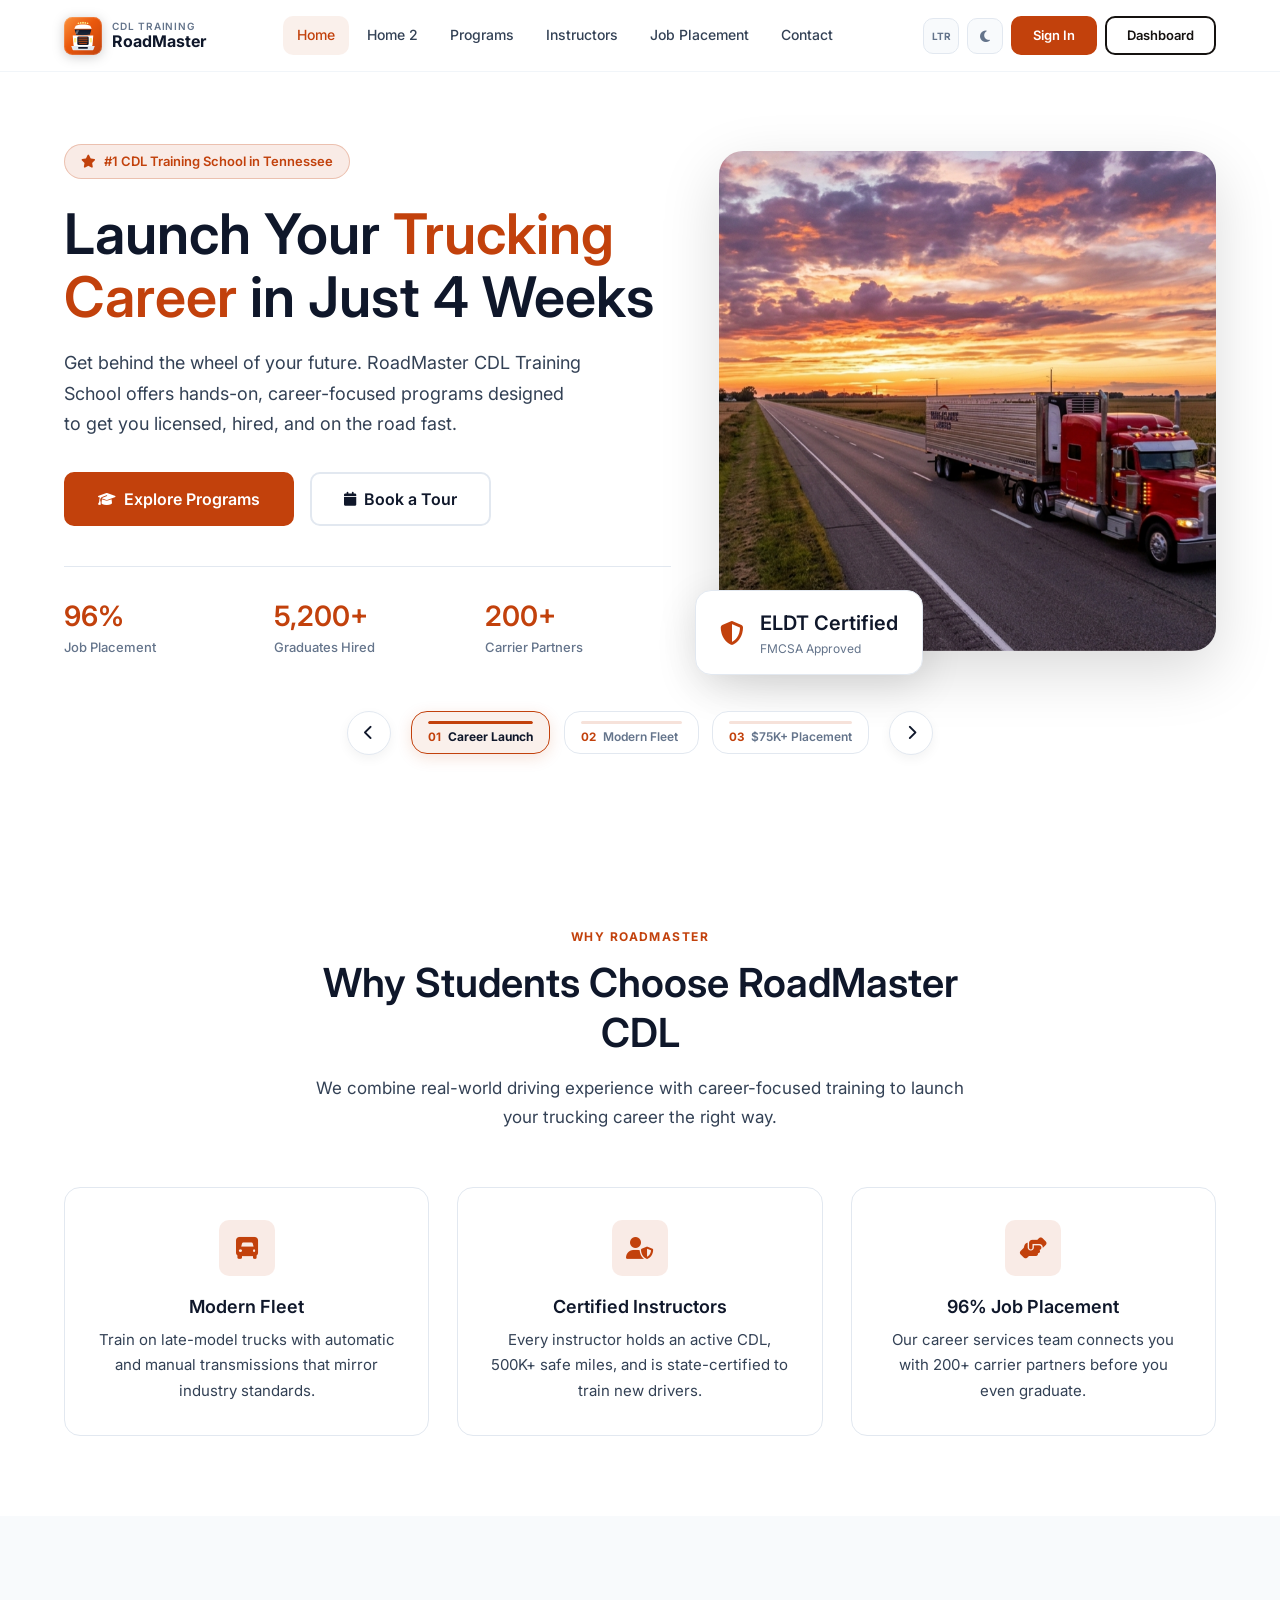
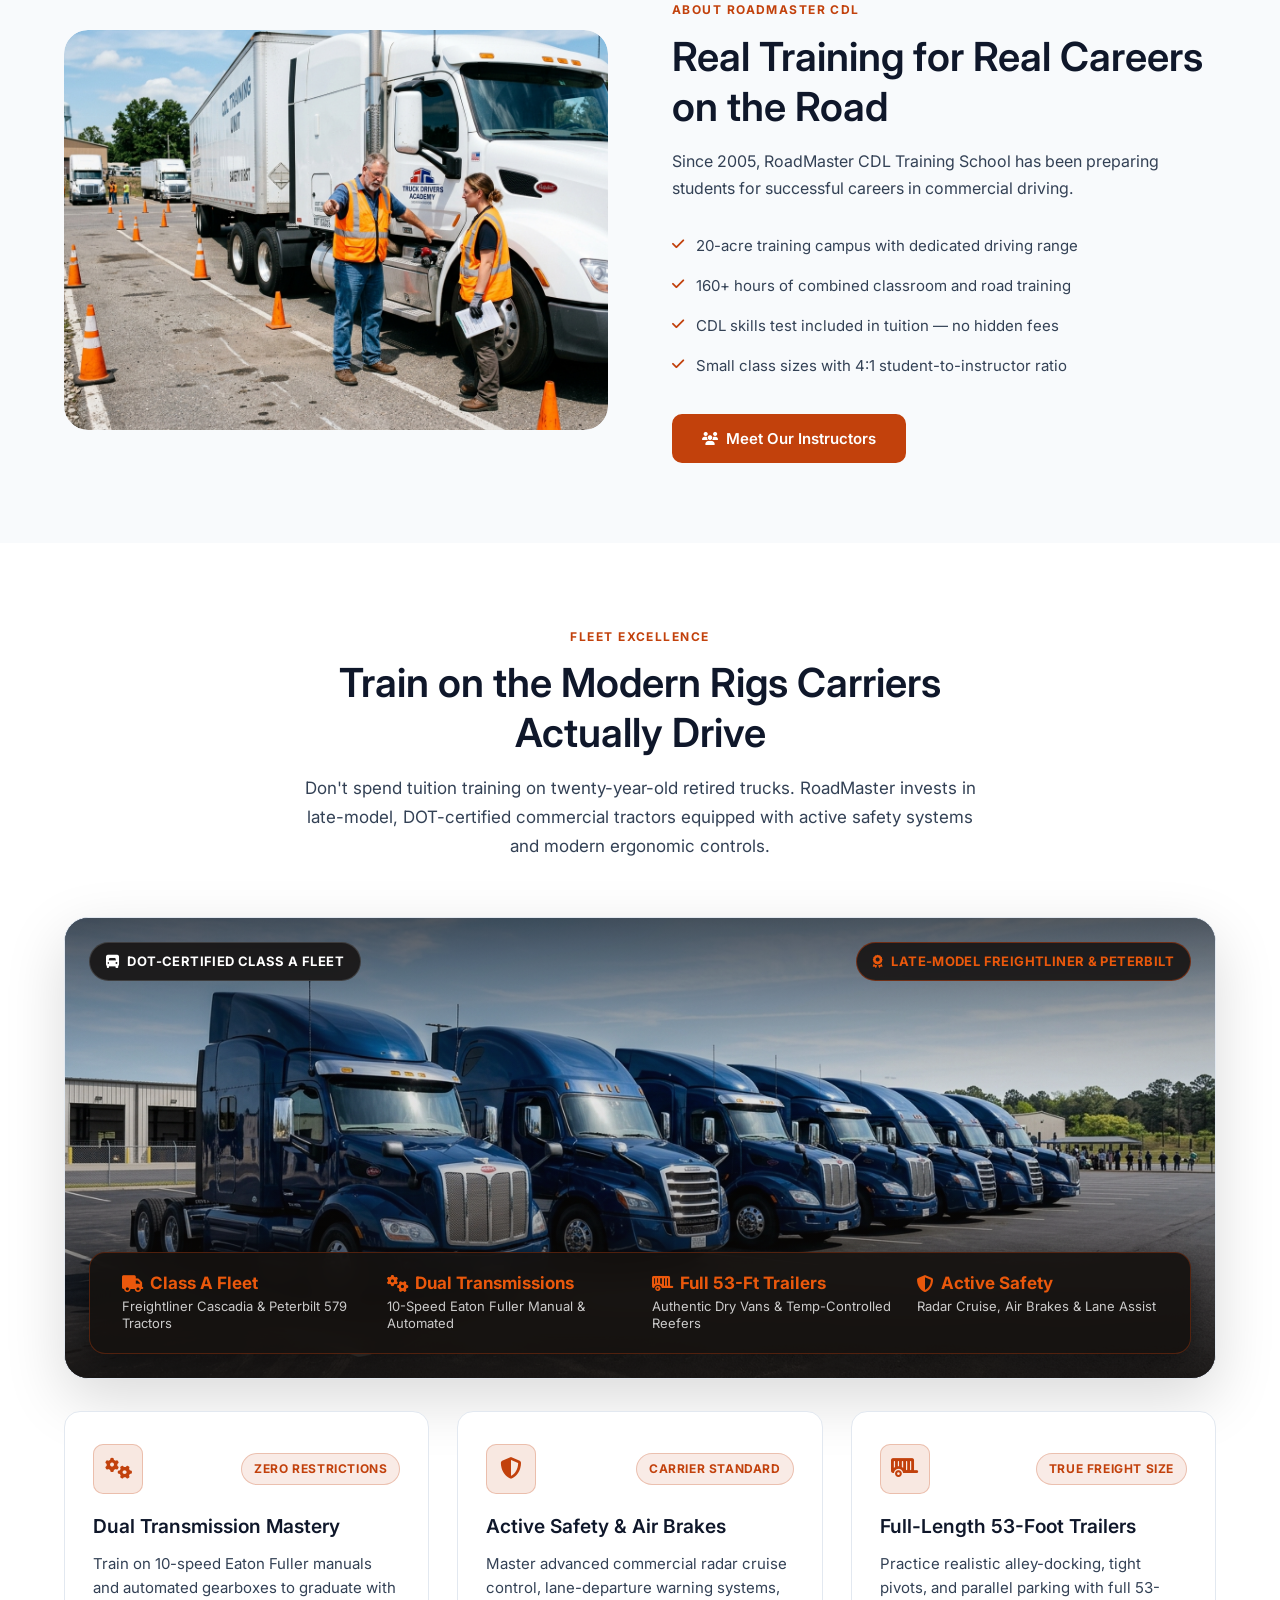
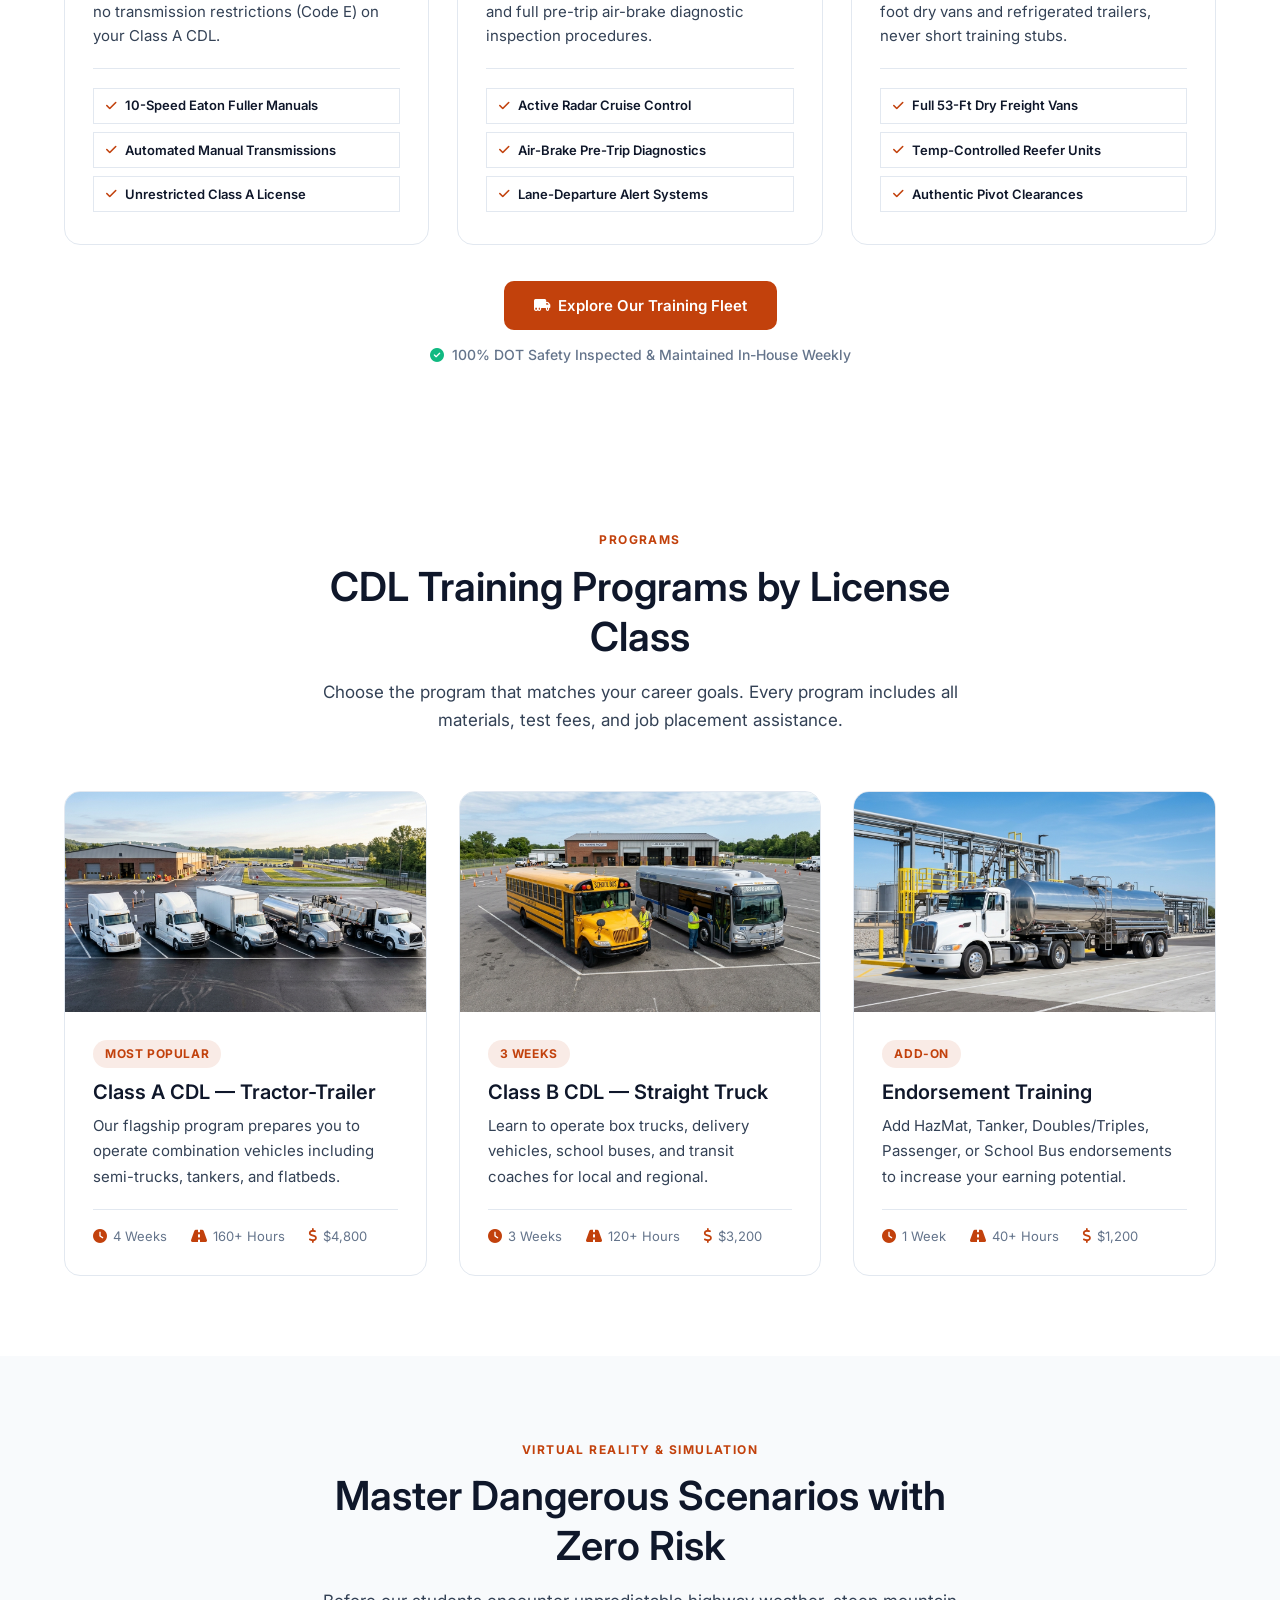
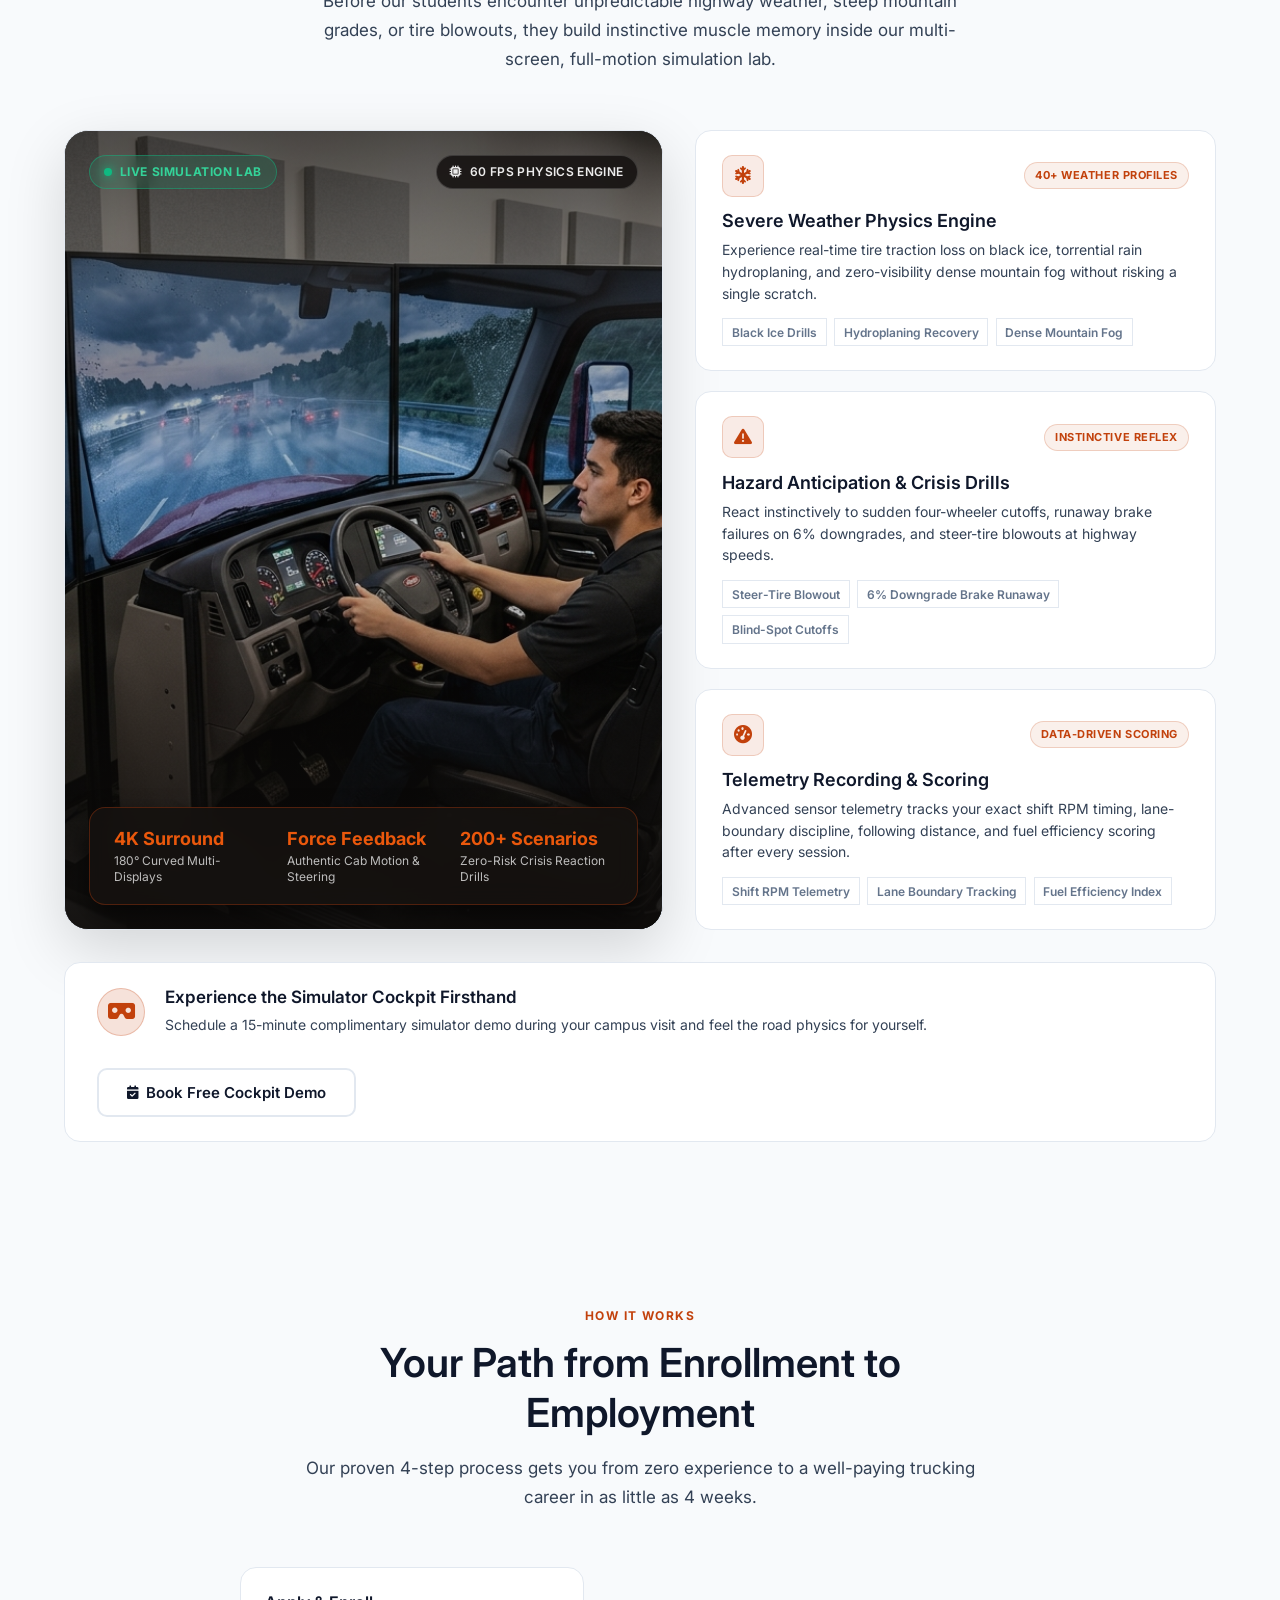
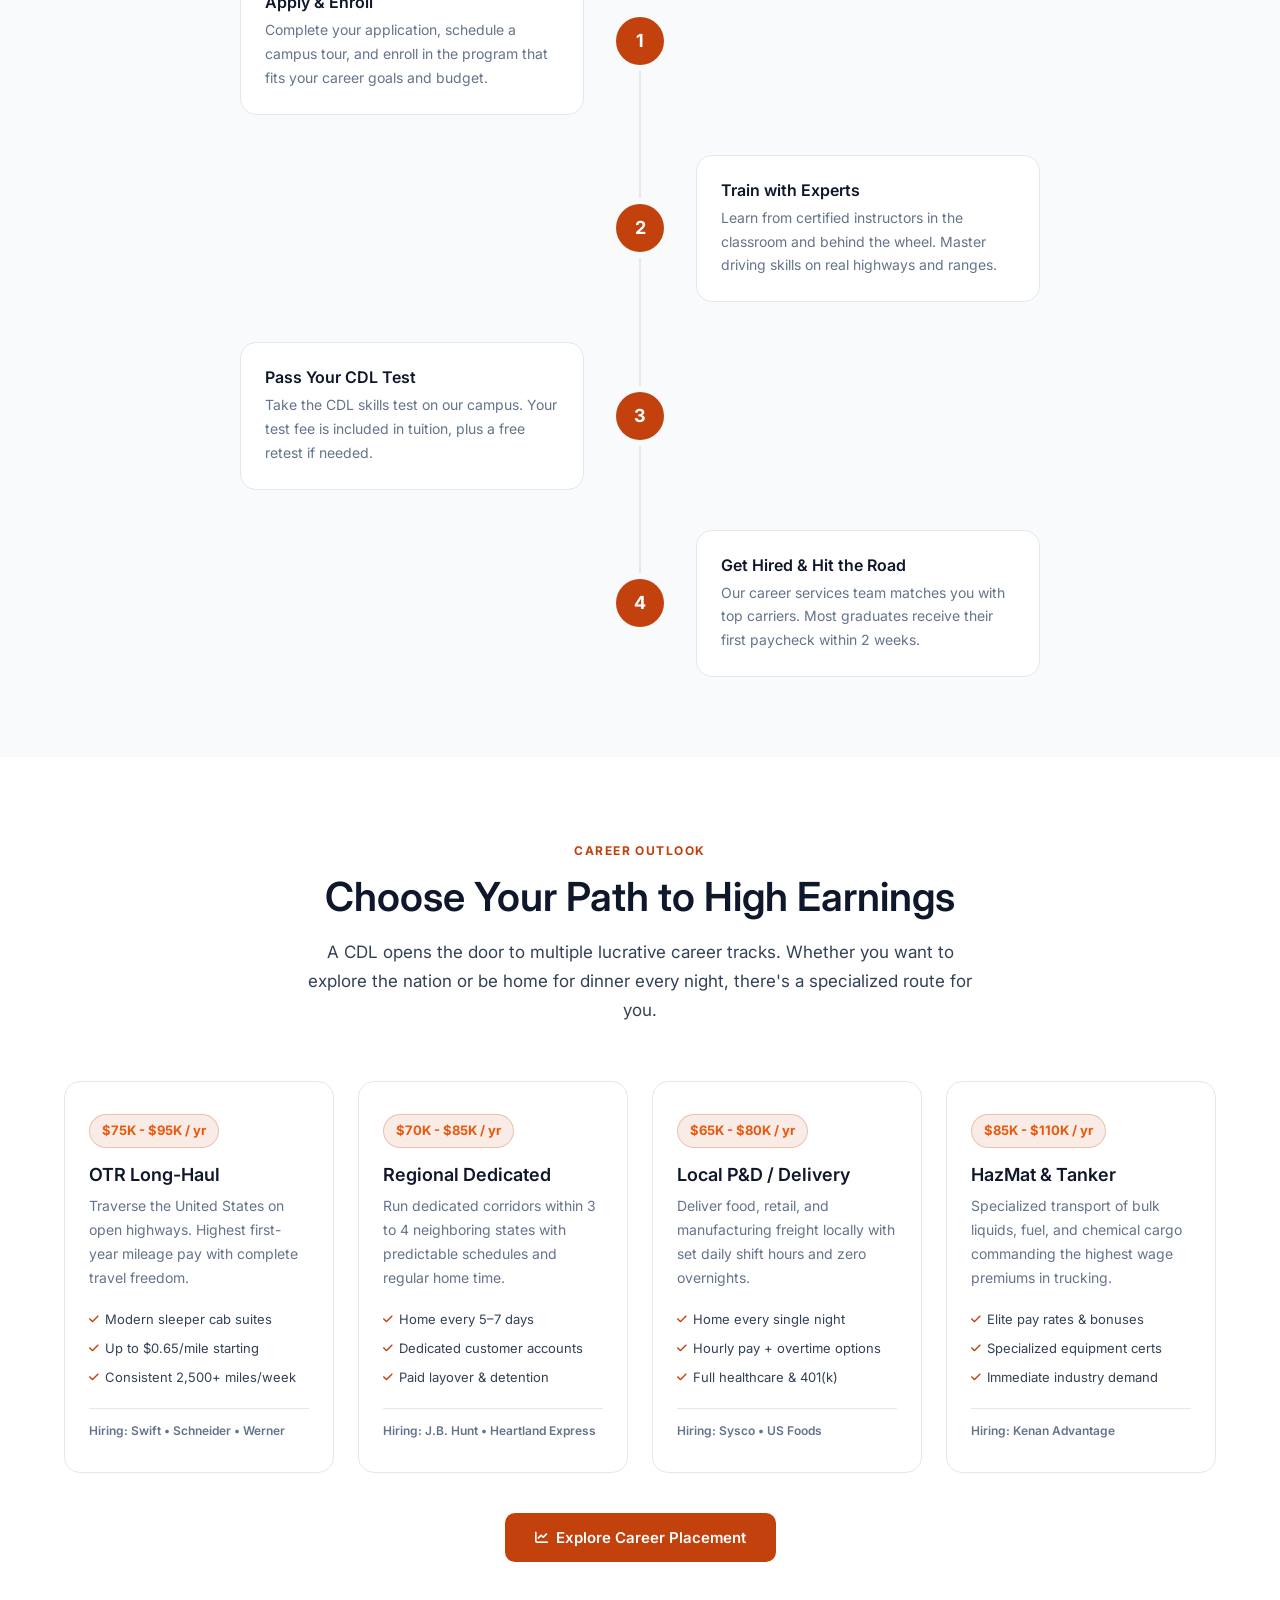
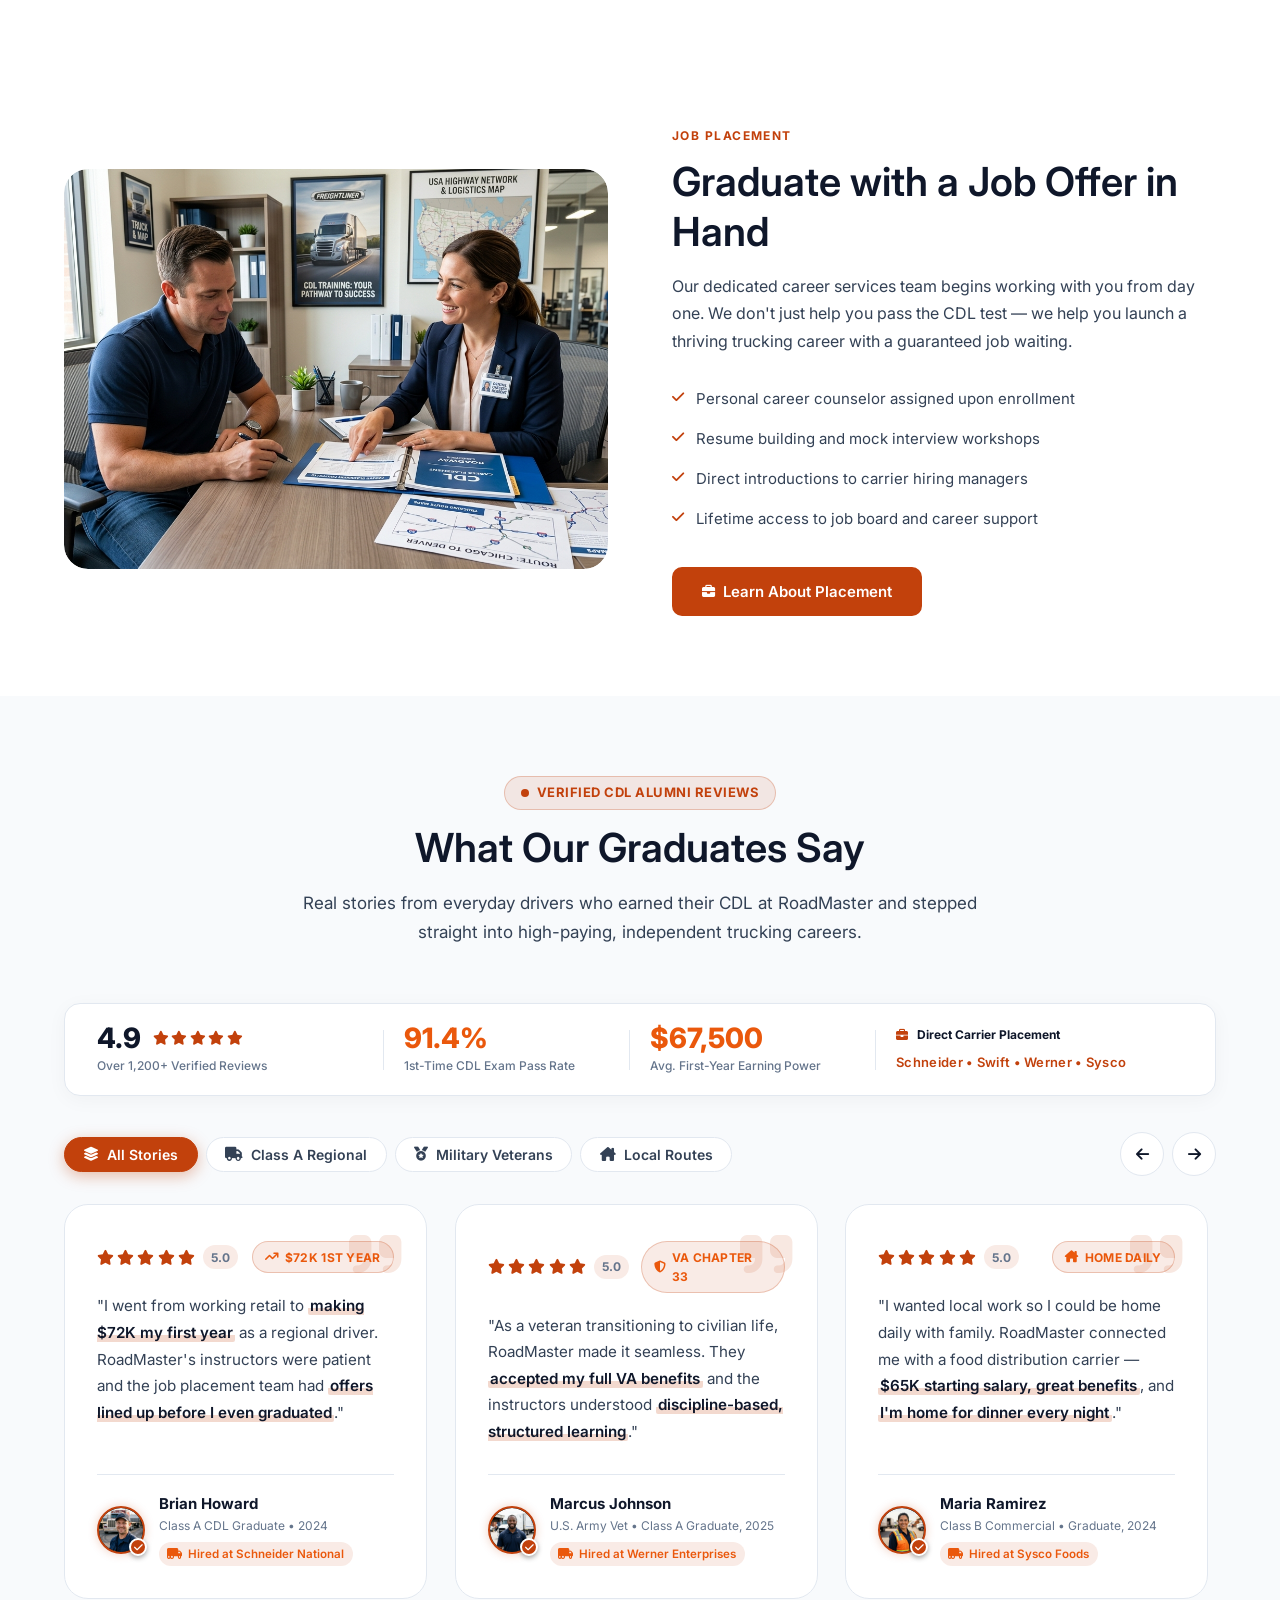
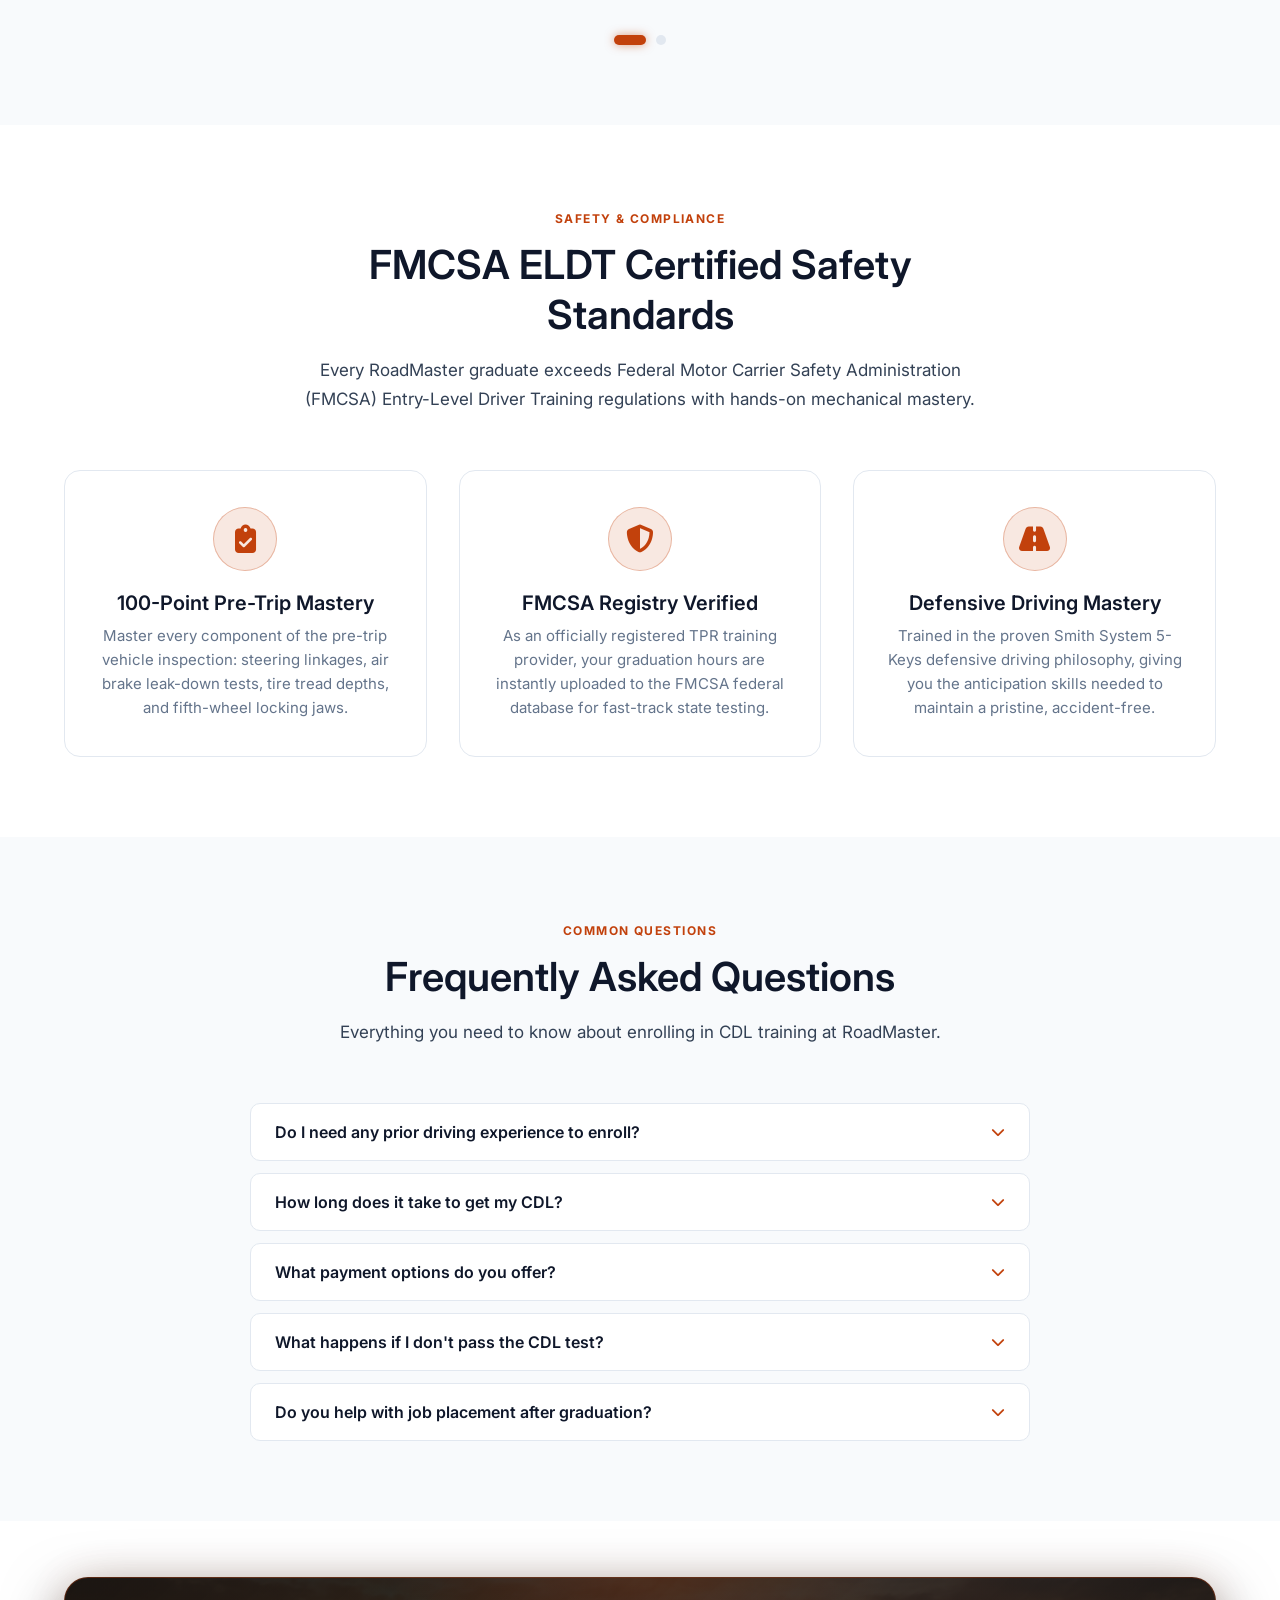
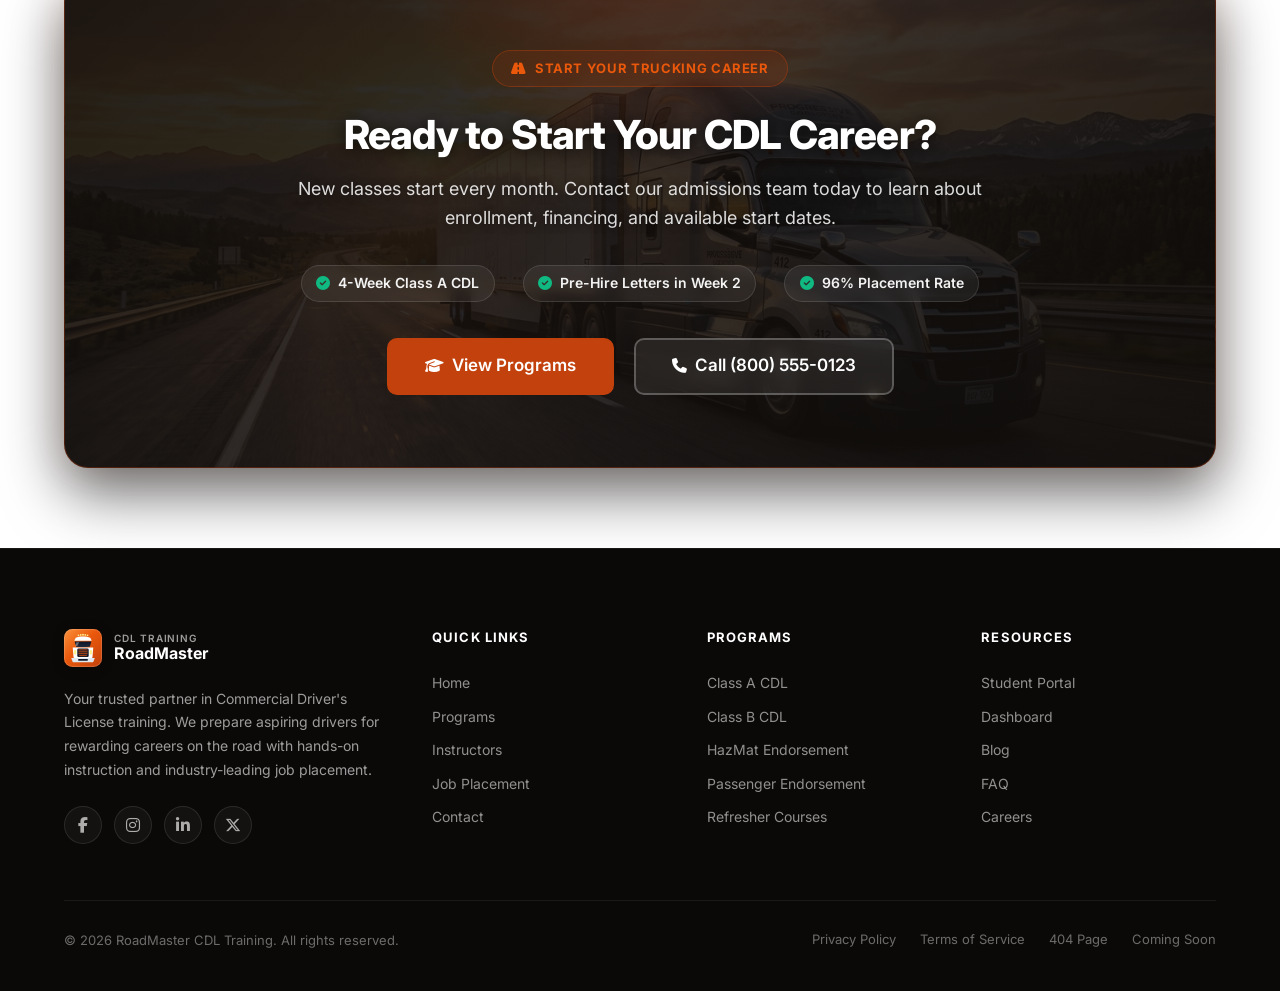
==== commit 89fdf269: "fix" ====
--- a/index.html
+++ b/index.html
@@ -219,21 +219,6 @@
                 <h4>96% Job Placement</h4>
                 <p>Our career services team connects you with 200+ carrier partners before you even graduate.</p>
             </div>
-            <div class="offset-feature fade-up">
-                <div class="of-icon"><i class="fas fa-clock-rotate-left"></i></div>
-                <h4>Flexible Schedules</h4>
-                <p>Day and evening classes available so you can train around your current commitments.</p>
-            </div>
-            <div class="offset-feature fade-up">
-                <div class="of-icon"><i class="fas fa-wallet"></i></div>
-                <h4>Affordable Tuition</h4>
-                <p>Payment plans, VA benefits, and workforce grants accepted. No hidden fees, ever.</p>
-            </div>
-            <div class="offset-feature fade-up">
-                <div class="of-icon"><i class="fas fa-award"></i></div>
-                <h4>Lifetime Support</h4>
-                <p>Graduates receive free career support and refresher training access for life.</p>
-            </div>
         </div>
     </div>
 </section>
@@ -248,7 +233,7 @@
             <div class="split-text slide-right">
                 <span class="section-label">About RoadMaster CDL</span>
                 <h2>Real Training for Real Careers on the Road</h2>
-                <p>Since 2005, RoadMaster CDL Training School has been preparing students for successful careers in commercial driving. Our hands-on approach combines classroom theory with extensive behind-the-wheel training on real highways and driving ranges.</p>
+                <p>Since 2005, RoadMaster CDL Training School has been preparing students for successful careers in commercial driving.</p>
                 <ul class="check-list">
                     <li><i class="fas fa-check"></i> 20-acre training campus with dedicated driving range</li>
                     <li><i class="fas fa-check"></i> 160+ hours of combined classroom and road training</li>
@@ -265,48 +250,90 @@
 <!-- SECTION 4B: MODERN TRAINING FLEET & EQUIPMENT -->
 <section class="section">
     <div class="container">
-        <div class="simulator-showcase">
-            <div class="simulator-visual fade-up">
+        <div class="section-header fade-up">
+            <span class="section-label">Fleet Excellence</span>
+            <h2>Train on the Modern Rigs Carriers Actually Drive</h2>
+            <p>Don't spend tuition training on twenty-year-old retired trucks. RoadMaster invests in late-model, DOT-certified commercial tractors equipped with active safety systems and modern ergonomic controls.</p>
+        </div>
+
+        <div class="fleet-showcase-hub">
+            <!-- Panoramic Fleet Hero Showcase -->
+            <div class="fleet-hero-showcase fade-up">
                 <img src="assets/images/home-fleet-specs.jpg" alt="Modern late-model Freightliner Cascadia and Peterbilt training fleet" loading="lazy">
-                <div class="simulator-badge-card">
-                    <div class="sim-stat">
-                        <h4>Late-Model Fleet</h4>
-                        <p>Freightliner & Peterbilt Class A Tractors</p>
-                    </div>
-                    <div class="sim-stat" style="text-align:right;">
-                        <h4>100% Prepped</h4>
-                        <p>Air-Ride, Automated & 10-Speed Manual</p>
-                    </div>
-                </div>
-            </div>
-            <div class="simulator-content fade-up">
-                <span class="section-label">Fleet Excellence</span>
-                <h2>Train on the Modern Rigs Carriers Actually Drive</h2>
-                <p>Don't spend tuition training on twenty-year-old retired trucks. RoadMaster invests in late-model, DOT-certified commercial tractors equipped with active safety systems and modern ergonomic controls.</p>
-                <div class="sim-feature-list">
-                    <div class="sim-feature-item">
-                        <div class="sim-feature-icon"><i class="fas fa-cogs"></i></div>
-                        <div class="sim-feature-text">
-                            <h4>Dual Transmission Training</h4>
-                            <p>Train on both 10-speed Eaton Fuller manuals and automated manuals to ensure zero license transmission restrictions.</p>
-                        </div>
-                    </div>
-                    <div class="sim-feature-item">
-                        <div class="sim-feature-icon"><i class="fas fa-shield-virus"></i></div>
-                        <div class="sim-feature-text">
-                            <h4>Collision Mitigation & Air Brakes</h4>
-                            <p>Master modern radar cruise control, lane-departure sensors, and air-brake diagnostics used across commercial freight.</p>
-                        </div>
-                    </div>
-                    <div class="sim-feature-item">
-                        <div class="sim-feature-icon"><i class="fas fa-trailer"></i></div>
-                        <div class="sim-feature-text">
-                            <h4>Full-Length 53-Foot Trailers</h4>
-                            <p>Practice realistic alley-docking and backing with 53-ft dry vans and refrigerated trailers, not cut-down training stubs.</p>
-                        </div>
-                    </div>
-                </div>
-                <a href="programs.html" class="btn btn-primary"><i class="fas fa-truck-moving"></i> View Fleet Details</a>
+                <div class="fleet-hero-overlay"></div>
+                <div class="fleet-hero-top-badges">
+                    <div class="fleet-hero-tag"><i class="fas fa-truck-front"></i> DOT-Certified Class A Fleet</div>
+                    <div class="fleet-hero-tag fleet-hero-tag-accent"><i class="fas fa-award"></i> Late-Model Freightliner &amp; Peterbilt</div>
+                </div>
+                <div class="fleet-hero-telemetry">
+                    <div class="fleet-telemetry-col">
+                        <h5><i class="fas fa-truck"></i> Class A Fleet</h5>
+                        <p>Freightliner Cascadia &amp; Peterbilt 579 Tractors</p>
+                    </div>
+                    <div class="fleet-telemetry-col">
+                        <h5><i class="fas fa-gears"></i> Dual Transmissions</h5>
+                        <p>10-Speed Eaton Fuller Manual &amp; Automated</p>
+                    </div>
+                    <div class="fleet-telemetry-col">
+                        <h5><i class="fas fa-trailer"></i> Full 53-Ft Trailers</h5>
+                        <p>Authentic Dry Vans &amp; Temp-Controlled Reefers</p>
+                    </div>
+                    <div class="fleet-telemetry-col">
+                        <h5><i class="fas fa-shield-halved"></i> Active Safety</h5>
+                        <p>Radar Cruise, Air Brakes &amp; Lane Assist</p>
+                    </div>
+                </div>
+            </div>
+
+            <!-- 3-Column Fleet Feature Cards Grid -->
+            <div class="fleet-cards-grid">
+                <div class="fleet-card-item fade-up">
+                    <div class="fleet-card-header">
+                        <div class="fleet-card-icon"><i class="fas fa-gears"></i></div>
+                        <span class="fleet-card-badge">Zero Restrictions</span>
+                    </div>
+                    <h3>Dual Transmission Mastery</h3>
+                    <p>Train on 10-speed Eaton Fuller manuals and automated gearboxes to graduate with no transmission restrictions (Code E) on your Class A CDL.</p>
+                    <div class="fleet-pill-list">
+                        <span class="fleet-pill"><i class="fas fa-check"></i> 10-Speed Eaton Fuller Manuals</span>
+                        <span class="fleet-pill"><i class="fas fa-check"></i> Automated Manual Transmissions</span>
+                        <span class="fleet-pill"><i class="fas fa-check"></i> Unrestricted Class A License</span>
+                    </div>
+                </div>
+
+                <div class="fleet-card-item fade-up">
+                    <div class="fleet-card-header">
+                        <div class="fleet-card-icon"><i class="fas fa-shield-halved"></i></div>
+                        <span class="fleet-card-badge">Carrier Standard</span>
+                    </div>
+                    <h3>Active Safety &amp; Air Brakes</h3>
+                    <p>Master advanced commercial radar cruise control, lane-departure warning systems, and full pre-trip air-brake diagnostic inspection procedures.</p>
+                    <div class="fleet-pill-list">
+                        <span class="fleet-pill"><i class="fas fa-check"></i> Active Radar Cruise Control</span>
+                        <span class="fleet-pill"><i class="fas fa-check"></i> Air-Brake Pre-Trip Diagnostics</span>
+                        <span class="fleet-pill"><i class="fas fa-check"></i> Lane-Departure Alert Systems</span>
+                    </div>
+                </div>
+
+                <div class="fleet-card-item fade-up">
+                    <div class="fleet-card-header">
+                        <div class="fleet-card-icon"><i class="fas fa-trailer"></i></div>
+                        <span class="fleet-card-badge">True Freight Size</span>
+                    </div>
+                    <h3>Full-Length 53-Foot Trailers</h3>
+                    <p>Practice realistic alley-docking, tight pivots, and parallel parking with full 53-foot dry vans and refrigerated trailers, never short training stubs.</p>
+                    <div class="fleet-pill-list">
+                        <span class="fleet-pill"><i class="fas fa-check"></i> Full 53-Ft Dry Freight Vans</span>
+                        <span class="fleet-pill"><i class="fas fa-check"></i> Temp-Controlled Reefer Units</span>
+                        <span class="fleet-pill"><i class="fas fa-check"></i> Authentic Pivot Clearances</span>
+                    </div>
+                </div>
+            </div>
+
+            <!-- Fleet Action Bar -->
+            <div class="fleet-cta-bar fade-up">
+                <a href="programs.html" class="btn btn-primary"><i class="fas fa-truck-moving"></i> Explore Our Training Fleet</a>
+                <span class="fleet-cta-subtext"><i class="fas fa-circle-check"></i> 100% DOT Safety Inspected &amp; Maintained In-House Weekly</span>
             </div>
         </div>
     </div>
@@ -326,7 +353,7 @@
                 <div class="program-card-body">
                     <span class="program-tag">Most Popular</span>
                     <h3>Class A CDL — Tractor-Trailer</h3>
-                    <p>Our flagship program prepares you to operate combination vehicles including semi-trucks, tankers, and flatbeds over 26,001 lbs.</p>
+                    <p>Our flagship program prepares you to operate combination vehicles including semi-trucks, tankers, and flatbeds.</p>
                     <div class="program-meta">
                         <div class="program-meta-item"><i class="fas fa-clock"></i> 4 Weeks</div>
                         <div class="program-meta-item"><i class="fas fa-road"></i> 160+ Hours</div>
@@ -338,8 +365,8 @@
                 <img class="program-card-img" src="assets/images/bus-training.jpg" alt="School bus and delivery truck for Class B CDL training">
                 <div class="program-card-body">
                     <span class="program-tag">3 Weeks</span>
-                    <h3>Class B CDL — Straight Truck & Bus</h3>
-                    <p>Learn to operate box trucks, delivery vehicles, school buses, and transit coaches for local and regional driving careers.</p>
+                    <h3>Class B CDL — Straight Truck</h3>
+                    <p>Learn to operate box trucks, delivery vehicles, school buses, and transit coaches for local and regional.</p>
                     <div class="program-meta">
                         <div class="program-meta-item"><i class="fas fa-clock"></i> 3 Weeks</div>
                         <div class="program-meta-item"><i class="fas fa-road"></i> 120+ Hours</div>
@@ -368,48 +395,96 @@
 <!-- SECTION 5B: HIGH-TECH SIMULATOR LAB & VR -->
 <section class="section section-alt">
     <div class="container">
-        <div class="simulator-showcase" style="grid-template-columns: 1fr 1.1fr;">
-            <div class="simulator-content fade-up">
-                <span class="section-label">Virtual Reality & Simulation</span>
-                <h2>Master Dangerous Scenarios with Zero Risk</h2>
-                <p>Before our students encounter unpredictable highway weather, steep mountain grades, or tire blowouts, they build instinctive muscle memory inside our multi-screen, full-motion simulation lab.</p>
-                <div class="sim-feature-list">
-                    <div class="sim-feature-item">
-                        <div class="sim-feature-icon"><i class="fas fa-snowflake"></i></div>
-                        <div class="sim-feature-text">
-                            <h4>Severe Weather Physics Engine</h4>
-                            <p>Experience real-time tire traction loss on black ice, torrential rain hydroplaning, and zero-visibility dense mountain fog.</p>
-                        </div>
-                    </div>
-                    <div class="sim-feature-item">
-                        <div class="sim-feature-icon"><i class="fas fa-exclamation-triangle"></i></div>
-                        <div class="sim-feature-text">
-                            <h4>Hazard Anticipation & Avoidance</h4>
-                            <p>React safely to sudden four-wheeler cutoffs, brake failures on 6% mountain downgrades, and steer-tire blowouts.</p>
-                        </div>
-                    </div>
-                    <div class="sim-feature-item">
-                        <div class="sim-feature-icon"><i class="fas fa-clock"></i></div>
-                        <div class="sim-feature-text">
-                            <h4>Unlimited Seat Time & Telemetry</h4>
-                            <p>Detailed telemetry recording tracks shift timing, lane discipline, and fuel efficiency scoring after every run.</p>
-                        </div>
-                    </div>
-                </div>
-                <a href="contact.html" class="btn btn-secondary"><i class="fas fa-vr-cardboard"></i> Tour Our Tech Lab</a>
-            </div>
-            <div class="simulator-visual fade-up">
-                <img src="assets/images/home-simulator-lab.jpg" alt="High-tech CDL truck driving simulator cockpit with wrap-around displays" loading="lazy">
-                <div class="simulator-badge-card">
-                    <div class="sim-stat">
-                        <h4>Full-Cab Cockpit</h4>
-                        <p>Force-Feedback Steering & 4K Views</p>
-                    </div>
-                    <div class="sim-stat" style="text-align:right;">
-                        <h4>200+ Scenarios</h4>
-                        <p>DOT Hazard Reaction Testing</p>
-                    </div>
-                </div>
+        <div class="section-header fade-up">
+            <span class="section-label">Virtual Reality &amp; Simulation</span>
+            <h2>Master Dangerous Scenarios with Zero Risk</h2>
+            <p>Before our students encounter unpredictable highway weather, steep mountain grades, or tire blowouts, they build instinctive muscle memory inside our multi-screen, full-motion simulation lab.</p>
+        </div>
+
+        <div class="sim-bento-container">
+            <div class="sim-bento-grid">
+                <!-- Large Interactive Simulator Display Tile -->
+                <div class="sim-bento-visual fade-up">
+                    <img src="assets/images/home-simulator-lab.jpg" alt="High-tech CDL truck driving simulator cockpit with wrap-around displays" loading="lazy">
+                    <div class="sim-bento-overlay"></div>
+                    <div class="sim-bento-hud-top">
+                        <span class="sim-live-indicator"><span class="sim-live-dot"></span> LIVE SIMULATION LAB</span>
+                        <span class="sim-hud-badge"><i class="fas fa-microchip"></i> 60 FPS Physics Engine</span>
+                    </div>
+                    <div class="sim-bento-hud-bottom">
+                        <div class="sim-telemetry-glass">
+                            <div class="sim-hud-stat">
+                                <h5>4K Surround</h5>
+                                <p>180° Curved Multi-Displays</p>
+                            </div>
+                            <div class="sim-hud-stat">
+                                <h5>Force Feedback</h5>
+                                <p>Authentic Cab Motion &amp; Steering</p>
+                            </div>
+                            <div class="sim-hud-stat">
+                                <h5>200+ Scenarios</h5>
+                                <p>Zero-Risk Crisis Reaction Drills</p>
+                            </div>
+                        </div>
+                    </div>
+                </div>
+
+                <!-- 3 High-Tech Scenario Bento Cards -->
+                <div class="sim-bento-stack">
+                    <div class="sim-scenario-card fade-up">
+                        <div class="sim-card-top">
+                            <div class="sim-icon-box"><i class="fas fa-snowflake"></i></div>
+                            <span class="sim-tag">40+ Weather Profiles</span>
+                        </div>
+                        <h3>Severe Weather Physics Engine</h3>
+                        <p>Experience real-time tire traction loss on black ice, torrential rain hydroplaning, and zero-visibility dense mountain fog without risking a single scratch.</p>
+                        <div class="sim-badge-row">
+                            <span class="sim-mini-badge">Black Ice Drills</span>
+                            <span class="sim-mini-badge">Hydroplaning Recovery</span>
+                            <span class="sim-mini-badge">Dense Mountain Fog</span>
+                        </div>
+                    </div>
+
+                    <div class="sim-scenario-card fade-up">
+                        <div class="sim-card-top">
+                            <div class="sim-icon-box"><i class="fas fa-triangle-exclamation"></i></div>
+                            <span class="sim-tag">Instinctive Reflex</span>
+                        </div>
+                        <h3>Hazard Anticipation &amp; Crisis Drills</h3>
+                        <p>React instinctively to sudden four-wheeler cutoffs, runaway brake failures on 6% downgrades, and steer-tire blowouts at highway speeds.</p>
+                        <div class="sim-badge-row">
+                            <span class="sim-mini-badge">Steer-Tire Blowout</span>
+                            <span class="sim-mini-badge">6% Downgrade Brake Runaway</span>
+                            <span class="sim-mini-badge">Blind-Spot Cutoffs</span>
+                        </div>
+                    </div>
+
+                    <div class="sim-scenario-card fade-up">
+                        <div class="sim-card-top">
+                            <div class="sim-icon-box"><i class="fas fa-gauge-high"></i></div>
+                            <span class="sim-tag">Data-Driven Scoring</span>
+                        </div>
+                        <h3>Telemetry Recording &amp; Scoring</h3>
+                        <p>Advanced sensor telemetry tracks your exact shift RPM timing, lane-boundary discipline, following distance, and fuel efficiency scoring after every session.</p>
+                        <div class="sim-badge-row">
+                            <span class="sim-mini-badge">Shift RPM Telemetry</span>
+                            <span class="sim-mini-badge">Lane Boundary Tracking</span>
+                            <span class="sim-mini-badge">Fuel Efficiency Index</span>
+                        </div>
+                    </div>
+                </div>
+            </div>
+
+            <!-- Sleek Cockpit Tour Banner -->
+            <div class="sim-cockpit-bar fade-up">
+                <div class="sim-bar-content">
+                    <div class="sim-bar-icon"><i class="fas fa-vr-cardboard"></i></div>
+                    <div class="sim-bar-text">
+                        <h4>Experience the Simulator Cockpit Firsthand</h4>
+                        <p>Schedule a 15-minute complimentary simulator demo during your campus visit and feel the road physics for yourself.</p>
+                    </div>
+                </div>
+                <a href="contact.html" class="btn btn-secondary"><i class="fas fa-calendar-check"></i> Book Free Cockpit Demo</a>
             </div>
         </div>
     </div>
@@ -501,7 +576,7 @@
                     <li><i class="fas fa-check"></i> Hourly pay + overtime options</li>
                     <li><i class="fas fa-check"></i> Full healthcare & 401(k)</li>
                 </ul>
-                <div class="career-partners-tag">Hiring: Sysco • US Foods • Old Dominion</div>
+                <div class="career-partners-tag">Hiring: Sysco • US Foods</div>
             </div>
             <div class="career-path-card fade-up">
                 <span class="career-salary-pill">$85K - $110K / yr</span>
@@ -512,7 +587,7 @@
                     <li><i class="fas fa-check"></i> Specialized equipment certs</li>
                     <li><i class="fas fa-check"></i> Immediate industry demand</li>
                 </ul>
-                <div class="career-partners-tag">Hiring: Kenan Advantage • Quality Carriers</div>
+                <div class="career-partners-tag">Hiring: Kenan Advantage</div>
             </div>
         </div>
         <div style="text-align:center;margin-top:2.5rem;" class="fade-up">
@@ -538,59 +613,14 @@
                 <a href="job-placement.html" class="btn btn-primary"><i class="fas fa-briefcase"></i> Learn About Placement</a>
             </div>
             <div class="split-image slide-right">
-                <img src="assets/images/job-placement.jpg" alt="Career counselor helping a CDL graduate with job placement and carrier matching">
-            </div>
-        </div>
-    </div>
-</section>
-
-
-<!-- SECTION 8B: TUITION ASSISTANCE & VETERAN GI BILL® FUNDING -->
-<section class="section section-alt">
-    <div class="container">
-        <div class="section-header fade-up">
-            <span class="section-label">Financial Aid & Sponsorship</span>
-            <h2>Affordable Funding Options For Every Student</h2>
-            <p>Financial barriers should never stand between you and a high-paying driving career. We offer multiple funding pathways to make training accessible.</p>
-        </div>
-        <div class="funding-bento-grid">
-            <div class="funding-card highlight fade-up">
-                <span class="funding-badge">Most Popular</span>
-                <div class="funding-icon"><i class="fas fa-hand-holding-usd"></i></div>
-                <h3>Carrier Tuition Sponsorship</h3>
-                <p>Many of our 200+ freight carrier partners offer up to 100% tuition reimbursement paid directly on your monthly paycheck once you start driving.</p>
-                <ul class="check-list" style="margin-bottom:1.5rem;">
-                    <li><i class="fas fa-check"></i> Up to $7,000 in tuition reimbursement</li>
-                    <li><i class="fas fa-check"></i> Pre-hire commitment before graduation</li>
-                    <li><i class="fas fa-check"></i> Immediate job placement upon testing</li>
-                </ul>
-                <a href="contact.html" class="btn btn-primary btn-sm"><i class="fas fa-file-invoice-dollar"></i> Apply for Sponsorship</a>
-            </div>
-            <div class="funding-card fade-up">
-                <div class="funding-icon"><i class="fas fa-medal"></i></div>
-                <h3>Military Veterans & GI Bill®</h3>
-                <p>We proudly honor those who served. RoadMaster is an approved training institution for VA educational benefits, Post-9/11 GI Bill®, and VR&E.</p>
-                <ul class="check-list" style="margin-bottom:1.5rem;">
-                    <li><i class="fas fa-check"></i> Chapter 33 Post-9/11 GI Bill® approved</li>
-                    <li><i class="fas fa-check"></i> Housing allowance (MHA) during school</li>
-                    <li><i class="fas fa-check"></i> Fast-track military skills waiver assistance</li>
-                </ul>
-                <a href="contact.html" class="btn btn-secondary btn-sm"><i class="fas fa-flag-usa"></i> Veteran Benefits Info</a>
-            </div>
-            <div class="funding-card fade-up">
-                <div class="funding-icon"><i class="fas fa-wallet"></i></div>
-                <h3>Grants & Flexible $0-Down Financing</h3>
-                <p>Qualify for state workforce grants (WIOA, TAA) or enroll with flexible low monthly payment installment plans with zero penalties for early payoff.</p>
-                <ul class="check-list" style="margin-bottom:1.5rem;">
-                    <li><i class="fas fa-check"></i> State workforce development grant partner</li>
-                    <li><i class="fas fa-check"></i> $0 down payment financing available</li>
-                    <li><i class="fas fa-check"></i> Simple, fast 10-minute online pre-approval</li>
-                </ul>
-                <a href="contact.html" class="btn btn-secondary btn-sm"><i class="fas fa-calculator"></i> Check Payment Plans</a>
-            </div>
-        </div>
-    </div>
-</section>
+                <img src="assets/images/index-career-counseling.jpg" alt="Career counselor helping a CDL graduate with job placement and carrier matching" loading="lazy">
+            </div>
+        </div>
+    </div>
+</section>
+
+
+
 
 <!-- SECTION 9: TESTIMONIALS -->
 <section class="section section-alt testimonials-section" id="testimonials">
@@ -711,7 +741,7 @@
                     </div>
 
                     <p class="testimonial-text">
-                        "As a veteran transitioning to civilian life, RoadMaster made it seamless. They <span class="quote-highlight">accepted my full VA benefits</span> and the instructors understood <span class="quote-highlight">discipline-based, structured learning</span>. Best career move of my life."
+                        "As a veteran transitioning to civilian life, RoadMaster made it seamless. They <span class="quote-highlight">accepted my full VA benefits</span> and the instructors understood <span class="quote-highlight">discipline-based, structured learning</span>."
                     </p>
 
                     <div class="testimonial-author">
@@ -778,7 +808,7 @@
                             <span class="rating-num">5.0</span>
                         </div>
                         <span class="outcome-badge tanker-badge">
-                            <i class="fas fa-fire-flame-curved"></i> $85K Tanker Route
+                            <i class="fas fa-fire-flame-curved"></i> $85K Tanker
                         </span>
                     </div>
 
@@ -835,26 +865,14 @@
             <div class="safety-pillar-card fade-up">
                 <div class="safety-shield-icon"><i class="fas fa-road"></i></div>
                 <h3>Defensive Driving Mastery</h3>
-                <p>Trained in the proven Smith System 5-Keys defensive driving philosophy, giving you the anticipation skills needed to maintain a pristine, accident-free CDL record.</p>
-            </div>
-        </div>
-    </div>
-</section>
-
-<!-- SECTION 10: CTA -->
-<section class="cta-section cta-section-home">
-    <div class="container">
-        <h2 class="fade-up">Ready to Start Your CDL Career?</h2>
-        <p class="fade-up">New classes start every month. Contact our admissions team today to learn about enrollment, financing, and available start dates.</p>
-        <div class="cta-actions fade-up">
-            <a href="programs.html" class="btn btn-primary btn-lg"><i class="fas fa-graduation-cap"></i> View Programs</a>
-            <a href="contact.html" class="btn btn-secondary btn-lg"><i class="fas fa-phone"></i> Call (800) 555-0123</a>
-        </div>
-    </div>
-</section>
-
-<!-- SECTION 11: FAQ -->
-<section class="section">
+                <p>Trained in the proven Smith System 5-Keys defensive driving philosophy, giving you the anticipation skills needed to maintain a pristine, accident-free.</p>
+            </div>
+        </div>
+    </div>
+</section>
+
+<!-- SECTION 10: FAQ -->
+<section class="section section-alt">
     <div class="container">
         <div class="section-header fade-up">
             <span class="section-label">Common Questions</span>
@@ -901,6 +919,29 @@
     </div>
 </section>
 
+<!-- SECTION 10: CTA -->
+<section class="cta-elevated-section">
+    <div class="container">
+        <div class="cta-elevated-card fade-up">
+            <div class="cta-elevated-glow"></div>
+            <div class="cta-elevated-content">
+                <span class="cta-pill-badge"><i class="fas fa-road"></i> Start Your Trucking Career</span>
+                <h2>Ready to Start Your CDL Career?</h2>
+                <p>New classes start every month. Contact our admissions team today to learn about enrollment, financing, and available start dates.</p>
+                <div class="cta-trust-strip">
+                    <div class="cta-trust-item"><i class="fas fa-circle-check"></i> <span>4-Week Class A CDL</span></div>
+                    <div class="cta-trust-item"><i class="fas fa-circle-check"></i> <span>Pre-Hire Letters in Week 2</span></div>
+                    <div class="cta-trust-item"><i class="fas fa-circle-check"></i> <span>96% Placement Rate</span></div>
+                </div>
+                <div class="cta-elevated-actions">
+                    <a href="programs.html" class="btn btn-primary btn-lg"><i class="fas fa-graduation-cap"></i> View Programs</a>
+                    <a href="contact.html" class="btn btn-secondary btn-lg"><i class="fas fa-phone"></i> Call (800) 555-0123</a>
+                </div>
+            </div>
+        </div>
+    </div>
+</section>
+
 <div id="footer-placeholder"></div>
 <script src="components.js"></script>
 </body>
--- a/style.css
+++ b/style.css
@@ -201,7 +201,15 @@
     text-decoration: none;
     flex-shrink: 0;
 }
-.nav-logo svg { flex-shrink: 0; }
+.nav-logo svg {
+    flex-shrink: 0;
+    transition: transform 0.35s cubic-bezier(0.34, 1.56, 0.64, 1), filter 0.3s ease;
+    filter: drop-shadow(0 2px 6px rgba(0, 0, 0, 0.2));
+}
+.nav-logo:hover svg {
+    transform: scale(1.08) rotate(-2deg);
+    filter: drop-shadow(0 4px 12px rgba(var(--secondary-rgb), 0.35));
+}
 .nav-logo-text { display: flex; flex-direction: column; line-height: 1.15; }
 .brand-top { font-size: 0.625rem; font-weight: 600; color: var(--text-muted); text-transform: uppercase; letter-spacing: 0.08em; }
 .brand-bottom { font-size: 1rem; font-weight: 700; color: var(--text); }
@@ -1706,9 +1714,7 @@
 }
 .cta-section h2 { color: #FFF; margin-bottom: 1rem; text-shadow: 0 2px 12px rgba(0, 0, 0, 0.6); }
 .cta-section p { color: rgba(255,255,255,0.9); max-width: 580px; margin: 0 auto 2rem; font-size: 1.0625rem; text-shadow: 0 1px 8px rgba(0, 0, 0, 0.5); }
-.cta-section-home {
-    background-image: url('assets/images/cta-career-start.jpg');
-}
+/* .cta-section-home deprecated */
 .cta-actions { display: flex; gap: 1rem; justify-content: center; flex-wrap: wrap; }
 .cta-section .btn-primary { background: var(--secondary); border-color: var(--secondary); }
 .cta-section .btn-primary:hover { background: var(--secondary-dark); border-color: var(--secondary-dark); }
@@ -1838,6 +1844,8 @@
     border-radius: var(--radius-lg);
     padding: 2.5rem;
     color: #FFF;
+    display: flex;
+    flex-direction: column;
 }
 .contact-info-card h3 { color: #FFF; margin-bottom: 0.5rem; }
 .contact-info-card > p { color: rgba(255,255,255,0.75); margin-bottom: 2rem; }
@@ -1850,6 +1858,53 @@
 }
 .contact-info-list li i { color: var(--secondary-light); font-size: 1.125rem; margin-top: 0.125rem; }
 .contact-info-list li span { color: rgba(255,255,255,0.9); }
+
+
+/* Contact Info Card Campus Image */
+.contact-campus-image {
+    position: relative;
+    border-radius: var(--radius);
+    overflow: hidden;
+    margin-top: 1.75rem;
+    border: 1px solid rgba(255, 255, 255, 0.15);
+    box-shadow: 0 8px 24px rgba(0, 0, 0, 0.35);
+    flex-grow: 1;
+    min-height: 220px;
+    max-height: 260px;
+}
+.contact-campus-image img {
+    width: 100%;
+    height: 100%;
+    object-fit: cover;
+    display: block;
+    transition: transform 0.5s cubic-bezier(0.4, 0, 0.2, 1);
+}
+.contact-campus-image:hover img {
+    transform: scale(1.05);
+}
+.contact-campus-badge {
+    position: absolute;
+    bottom: 0.875rem;
+    left: 0.875rem;
+    right: 0.875rem;
+    background: rgba(18, 15, 13, 0.9);
+    backdrop-filter: blur(8px);
+    -webkit-backdrop-filter: blur(8px);
+    border: 1px solid rgba(var(--secondary-rgb), 0.35);
+    border-radius: var(--radius-sm);
+    padding: 0.6rem 0.875rem;
+    display: flex;
+    align-items: center;
+    gap: 0.5rem;
+    font-size: 0.8125rem;
+    font-weight: 600;
+    color: #ffffff;
+}
+.contact-campus-badge i {
+    color: var(--secondary-light);
+    font-size: 0.9375rem;
+    flex-shrink: 0;
+}
 
 .contact-form-card {
     background: var(--bg-card);
@@ -2516,19 +2571,33 @@
 .breadcrumb .current { color: var(--secondary-light); font-weight: 600; }
 
 /* ==============================================
-   IMAGE MOSAIC GRID
+   IMAGE MOSAIC GRID — Uniform Equal Height
    ============================================== */
 .mosaic-grid {
     display: grid;
     grid-template-columns: repeat(3, 1fr);
-    grid-template-rows: auto auto;
     gap: 1.25rem;
-}
-.mosaic-grid .mosaic-item { border-radius: var(--radius-lg); overflow: hidden; }
-.mosaic-grid .mosaic-item img { width: 100%; height: 260px; object-fit: cover; transition: transform 0.4s ease; }
-.mosaic-grid .mosaic-item:hover img { transform: scale(1.04); }
-.mosaic-grid .mosaic-item.span-2 { grid-column: span 2; }
-.mosaic-grid .mosaic-item.span-2 img { height: 300px; }
+    align-items: stretch;
+}
+.mosaic-grid .mosaic-item {
+    border-radius: var(--radius-lg);
+    overflow: hidden;
+    height: 320px;
+    display: flex;
+}
+.mosaic-grid .mosaic-item img {
+    width: 100%;
+    height: 100%;
+    object-fit: cover;
+    display: block;
+    transition: transform 0.4s ease;
+}
+.mosaic-grid .mosaic-item:hover img {
+    transform: scale(1.04);
+}
+.mosaic-grid .mosaic-item.span-2 {
+    grid-column: span 2;
+}
 
 /* ==============================================
    PRICING CARDS
@@ -2945,6 +3014,7 @@
     .hero-2-stats { gap: 2rem; }
     .mosaic-grid { grid-template-columns: 1fr 1fr; }
     .mosaic-grid .mosaic-item.span-2 { grid-column: span 1; }
+    .mosaic-grid .mosaic-item { height: 280px; }
     .icon-row { grid-template-columns: repeat(2, 1fr); }
     .bento-grid { grid-template-columns: repeat(2, 1fr); grid-template-rows: auto; }
     .bento-item.bento-wide { grid-column: span 1; }
@@ -2998,7 +3068,8 @@
 
     .mosaic-grid { grid-template-columns: 1fr; }
     .mosaic-grid .mosaic-item.span-2 { grid-column: span 1; }
-    .mosaic-grid .mosaic-item img { height: 220px; }
+    .mosaic-grid .mosaic-item { height: 240px; }
+    .mosaic-grid .mosaic-item img { height: 100%; }
 
     .bento-grid { grid-template-columns: 1fr; grid-template-rows: auto; }
     .bento-item img { height: 200px; }
@@ -3073,6 +3144,10 @@
 }
 .simulator-visual:hover img {
     transform: scale(1.04);
+}
+.simulator-visual.simulator-visual-lg img,
+.simulator-visual-lg img {
+    height: 520px;
 }
 .simulator-badge-card {
     position: absolute;
@@ -3418,55 +3493,102 @@
 /* Section: Endorsements Accelerator */
 .endorsement-grid {
     display: grid;
-    grid-template-columns: repeat(3, 1fr);
-    gap: 1.5rem;
+    grid-template-columns: repeat(2, 1fr);
+    gap: 1.75rem;
 }
 .endorsement-card {
     background: var(--bg-card);
     border: 1px solid var(--border);
     border-radius: var(--radius-lg);
-    padding: 1.75rem;
-    display: flex;
-    gap: 1.25rem;
+    padding: 0;
+    display: flex;
+    overflow: hidden;
     transition: transform 0.3s ease, border-color 0.3s ease, box-shadow 0.3s ease;
+    align-items: stretch;
 }
 .endorsement-card:hover {
     transform: translateY(-4px) !important;
     border-color: var(--secondary);
-    box-shadow: var(--shadow);
+    box-shadow: var(--shadow-lg), 0 0 20px rgba(var(--secondary-rgb), 0.15);
     position: relative;
     z-index: 5;
 }
-.endorsement-code {
-    width: 50px;
-    height: 50px;
-    border-radius: var(--radius);
+.endorsement-img-wrap {
+    position: relative;
+    width: 175px;
+    min-width: 175px;
+    flex-shrink: 0;
+    overflow: hidden;
+    background: var(--bg-surface);
+}
+.endorsement-img-wrap img {
+    width: 100%;
+    height: 100%;
+    object-fit: cover;
+    display: block;
+    transition: transform 0.5s cubic-bezier(0.4, 0, 0.2, 1);
+}
+.endorsement-card:hover .endorsement-img-wrap img {
+    transform: scale(1.08);
+}
+.endorsement-badge-overlay {
+    position: absolute;
+    top: 12px;
+    left: 12px;
+    width: 36px;
+    height: 36px;
+    border-radius: var(--radius-sm);
     background: var(--secondary);
     color: #FFF;
     display: flex;
     align-items: center;
     justify-content: center;
-    font-size: 1.375rem;
+    font-size: 1.1rem;
     font-weight: 800;
-    flex-shrink: 0;
+    box-shadow: 0 4px 12px rgba(0, 0, 0, 0.45);
+    border: 1px solid rgba(255, 255, 255, 0.2);
+}
+.endorsement-content {
+    padding: 1.5rem 1.75rem;
+    display: flex;
+    flex-direction: column;
+    justify-content: center;
+    flex-grow: 1;
 }
 .endorsement-content h4 {
-    font-size: 1.0625rem;
-    margin-bottom: 0.25rem;
+    font-size: 1.125rem;
+    color: var(--text);
+    margin-bottom: 0.35rem;
 }
 .endorsement-content p {
-    font-size: 0.875rem;
+    font-size: 0.85rem;
     color: var(--text-muted);
-    margin-bottom: 0.5rem;
+    line-height: 1.5;
+    margin-bottom: 0.85rem;
 }
 .endorsement-boost {
     font-size: 0.75rem;
     font-weight: 700;
     color: var(--secondary);
-    background: rgba(var(--secondary-rgb), 0.1);
-    padding: 0.2rem 0.5rem;
+    background: rgba(var(--secondary-rgb), 0.12);
+    padding: 0.25rem 0.65rem;
     border-radius: var(--radius-full);
     display: inline-block;
+    align-self: flex-start;
+}
+
+@media (max-width: 820px) {
+    .endorsement-grid {
+        grid-template-columns: 1fr;
+    }
+    .endorsement-card {
+        flex-direction: column;
+    }
+    .endorsement-img-wrap {
+        width: 100%;
+        min-width: 100%;
+        height: 190px;
+    }
 }
 
 /* Section: Campus Amenities */
@@ -3513,6 +3635,10 @@
 
 /* Responsive adjustments for new grids */
 @media (max-width: 992px) {
+    .simulator-visual.simulator-visual-lg img,
+    .simulator-visual-lg img {
+        height: 440px;
+    }
     .simulator-showcase { grid-template-columns: 1fr; gap: 2rem; }
     .fleet-spec-grid { grid-template-columns: repeat(2, 1fr); }
     .career-matrix-grid { grid-template-columns: repeat(2, 1fr); }
@@ -3533,7 +3659,7 @@
    PROGRAMS PAGE ENHANCEMENT SECTIONS
    ============================================== */
 
-/* Section: License Class Comparison Matrix */
+/* Section: License Class Comparison Matrix — Strictly Equal Height Content */
 .prog-compare-grid {
     display: grid;
     grid-template-columns: repeat(3, 1fr);
@@ -3548,6 +3674,7 @@
     display: flex;
     flex-direction: column;
     position: relative;
+    height: 100%;
     transition: transform 0.3s cubic-bezier(0.4, 0, 0.2, 1), border-color 0.3s ease, box-shadow 0.3s ease;
 }
 .prog-compare-card:hover {
@@ -3564,61 +3691,109 @@
 }
 .prog-compare-badge {
     position: absolute;
-    top: -12px;
+    top: -13px;
     left: 50%;
     transform: translateX(-50%);
     background: var(--secondary);
     color: #FFF;
-    padding: 0.25rem 0.85rem;
+    padding: 0.25rem 0.95rem;
     border-radius: var(--radius-full);
     font-size: 0.75rem;
     font-weight: 700;
     text-transform: uppercase;
-    letter-spacing: 0.04em;
+    letter-spacing: 0.05em;
     white-space: nowrap;
+    z-index: 2;
+    box-shadow: 0 2px 8px rgba(194, 65, 12, 0.35);
 }
 .prog-compare-head {
     text-align: center;
     border-bottom: 1px solid var(--border);
     padding-bottom: 1.5rem;
     margin-bottom: 1.5rem;
+    min-height: 155px;
+    display: flex;
+    flex-direction: column;
+    justify-content: flex-start;
+}
+.prog-compare-head h3 {
+    font-size: 1.3rem;
+    font-weight: 700;
+    color: var(--text);
+    margin: 0 0 0.5rem 0;
+    min-height: 3.25rem;
+    display: flex;
+    align-items: center;
+    justify-content: center;
+    text-align: center;
+    line-height: 1.25;
 }
 .prog-compare-salary {
-    font-size: 1.75rem;
-    font-weight: 700;
+    font-size: 2.15rem;
+    font-weight: 800;
     color: var(--secondary-light);
-    margin: 0.25rem 0 0.15rem;
+    margin: 0.15rem 0 0.25rem 0;
+    height: 2.5rem;
+    display: flex;
+    align-items: center;
+    justify-content: center;
+    line-height: 1;
 }
 .prog-compare-salary-caption {
     font-size: 0.8125rem;
     color: var(--text-muted);
+    font-weight: 600;
+    text-transform: uppercase;
+    letter-spacing: 0.04em;
 }
 .prog-compare-specs {
     list-style: none;
     padding: 0;
-    margin: 0 0 1.75rem;
+    margin: 0 0 2rem 0;
     display: flex;
     flex-direction: column;
-    gap: 0.85rem;
+    gap: 0.75rem;
     flex-grow: 1;
 }
 .prog-compare-specs li {
     display: flex;
     align-items: center;
-    gap: 0.65rem;
-    font-size: 0.875rem;
+    gap: 0.75rem;
+    font-size: 0.85rem;
     color: var(--text-secondary);
+    min-height: 2.85rem;
+    padding: 0.4rem 0.65rem;
+    border-radius: var(--radius);
+    background: rgba(255, 255, 255, 0.02);
+    border: 1px solid rgba(255, 255, 255, 0.04);
+    line-height: 1.35;
+    transition: var(--transition);
+}
+.prog-compare-specs li:hover {
+    background: rgba(255, 255, 255, 0.05);
+    border-color: rgba(var(--secondary-rgb), 0.2);
+}
+.prog-compare-specs li i {
+    font-size: 1.05rem;
+    flex-shrink: 0;
 }
 .prog-compare-specs li i.fa-check-circle {
     color: var(--success);
-    font-size: 1rem;
-    flex-shrink: 0;
 }
 .prog-compare-specs li i.fa-times-circle {
     color: var(--text-muted);
-    opacity: 0.5;
-    font-size: 1rem;
-    flex-shrink: 0;
+    opacity: 0.45;
+}
+.prog-compare-card .btn {
+    margin-top: auto;
+    height: 50px;
+    display: flex;
+    align-items: center;
+    justify-content: center;
+    font-weight: 600;
+    font-size: 0.95rem;
+    letter-spacing: 0.01em;
+    border-radius: var(--radius);
 }
 
 /* Section: Week-by-Week Syllabus Timeline */
@@ -3634,6 +3809,7 @@
     padding: 2rem 1.5rem;
     display: flex;
     flex-direction: column;
+    height: 100%;
     transition: transform 0.3s cubic-bezier(0.4, 0, 0.2, 1), border-color 0.3s ease, box-shadow 0.3s ease;
     position: relative;
     overflow: hidden;
@@ -3659,11 +3835,15 @@
 .syllabus-card h3 {
     font-size: 1.125rem;
     margin-bottom: 0.5rem;
+    min-height: 2.8rem;
+    display: flex;
+    align-items: center;
 }
 .syllabus-card p {
     font-size: 0.875rem;
     color: var(--text-muted);
     margin-bottom: 1.25rem;
+    min-height: 3.25rem;
 }
 .syllabus-items-list {
     list-style: none;
@@ -3723,3 +3903,2926 @@
 @media (max-width: 640px) {
     .syllabus-timeline-grid { grid-template-columns: 1fr; }
 }
+
+
+/* ===================================================
+   INSTRUCTORS & JOB PLACEMENT NEW SECTIONS
+   =================================================== */
+
+/* --- INSTRUCTORS: 4:1 In-Cab Mentorship --- */
+.cab-mentor-showcase {
+    display: grid;
+    grid-template-columns: 1fr 1.15fr;
+    gap: 3.5rem;
+    align-items: center;
+}
+.cab-mentor-visual {
+    position: relative;
+    border-radius: var(--radius-xl);
+    overflow: hidden;
+    box-shadow: var(--shadow-xl);
+    border: 1px solid var(--border);
+}
+.cab-mentor-visual img {
+    width: 100%;
+    height: 440px;
+    object-fit: cover;
+    transition: transform 0.6s cubic-bezier(0.4, 0, 0.2, 1);
+}
+.cab-mentor-visual:hover img {
+    transform: scale(1.04);
+}
+.cab-floating-badge {
+    position: absolute;
+    bottom: 1.5rem;
+    left: 1.5rem;
+    right: 1.5rem;
+    background: rgba(21, 18, 16, 0.88);
+    backdrop-filter: blur(12px);
+    border: 1px solid rgba(194, 65, 12, 0.4);
+    border-radius: var(--radius-lg);
+    padding: 1rem 1.25rem;
+    display: flex;
+    align-items: center;
+    gap: 1rem;
+    color: #FFF;
+    box-shadow: 0 10px 25px rgba(0,0,0,0.4);
+}
+.cab-badge-icon {
+    width: 44px;
+    height: 44px;
+    border-radius: 50%;
+    background: var(--secondary);
+    display: flex;
+    align-items: center;
+    justify-content: center;
+    font-size: 1.2rem;
+    color: #FFF;
+    flex-shrink: 0;
+}
+.cab-badge-text strong {
+    display: block;
+    font-size: 0.95rem;
+    color: #FFF;
+}
+.cab-badge-text span {
+    font-size: 0.8rem;
+    color: #94A3B8;
+}
+.cab-features-grid {
+    display: grid;
+    grid-template-columns: repeat(2, 1fr);
+    gap: 1.25rem;
+    margin: 2rem 0;
+}
+.cab-feature-card {
+    background: var(--bg-card);
+    border: 1px solid var(--border);
+    border-radius: var(--radius-lg);
+    padding: 1.25rem;
+    transition: var(--transition);
+}
+.cab-feature-card:hover {
+    border-color: var(--secondary);
+    box-shadow: var(--shadow);
+}
+.cab-feature-card i {
+    font-size: 1.25rem;
+    color: var(--secondary);
+    margin-bottom: 0.75rem;
+    display: block;
+}
+.cab-feature-card h4 {
+    font-size: 0.95rem;
+    margin-bottom: 0.35rem;
+    color: var(--text);
+}
+.cab-feature-card p {
+    font-size: 0.8125rem;
+    color: var(--text-muted);
+    line-height: 1.45;
+    margin: 0;
+}
+
+/* --- INSTRUCTORS: Master Credentials & Annual Vetting --- */
+.master-creds-container {
+    display: grid;
+    grid-template-columns: 1.15fr 1fr;
+    gap: 3.5rem;
+    align-items: center;
+}
+.master-creds-visual {
+    position: relative;
+    border-radius: var(--radius-xl);
+    overflow: hidden;
+    box-shadow: var(--shadow-xl);
+    border: 1px solid var(--border);
+}
+.master-creds-visual img {
+    width: 100%;
+    height: 460px;
+    object-fit: cover;
+    transition: transform 0.6s cubic-bezier(0.4, 0, 0.2, 1);
+}
+.master-creds-visual:hover img {
+    transform: scale(1.04);
+}
+.master-creds-stack {
+    display: flex;
+    flex-direction: column;
+    gap: 1.25rem;
+}
+.cred-card {
+    background: var(--bg-card);
+    border: 1px solid var(--border);
+    border-radius: var(--radius-lg);
+    padding: 1.25rem 1.5rem;
+    display: flex;
+    gap: 1.25rem;
+    align-items: flex-start;
+    transition: var(--transition);
+}
+.cred-card:hover {
+    border-color: var(--secondary);
+    box-shadow: var(--shadow);
+}
+.cred-icon-box {
+    width: 48px;
+    height: 48px;
+    border-radius: var(--radius);
+    background: rgba(194, 65, 12, 0.12);
+    border: 1px solid rgba(194, 65, 12, 0.25);
+    color: var(--secondary);
+    display: flex;
+    align-items: center;
+    justify-content: center;
+    font-size: 1.25rem;
+    flex-shrink: 0;
+}
+.cred-info h4 {
+    font-size: 1rem;
+    margin-bottom: 0.35rem;
+    color: var(--text);
+}
+.cred-info p {
+    font-size: 0.84rem;
+    color: var(--text-muted);
+    line-height: 1.45;
+    margin: 0;
+}
+.master-creds-stats {
+    display: grid;
+    grid-template-columns: repeat(3, 1fr);
+    gap: 1.5rem;
+    margin-top: 3rem;
+    padding-top: 2rem;
+    border-top: 1px solid var(--border);
+}
+.mcred-stat {
+    text-align: center;
+}
+.mcred-stat strong {
+    display: block;
+    font-size: 1.5rem;
+    font-weight: 800;
+    color: var(--secondary);
+    margin-bottom: 0.25rem;
+}
+.mcred-stat span {
+    font-size: 0.8125rem;
+    color: var(--text-muted);
+}
+
+/* --- INSTRUCTORS: Join Our Faculty --- */
+.faculty-recruit-wrapper {
+    display: grid;
+    grid-template-columns: 1fr 1.15fr;
+    gap: 3.5rem;
+    align-items: center;
+}
+.faculty-visual {
+    position: relative;
+    border-radius: var(--radius-xl);
+    overflow: hidden;
+    box-shadow: var(--shadow-xl);
+    border: 1px solid var(--border);
+}
+.faculty-visual img {
+    width: 100%;
+    height: 450px;
+    object-fit: cover;
+    transition: transform 0.6s cubic-bezier(0.4, 0, 0.2, 1);
+}
+.faculty-visual:hover img {
+    transform: scale(1.04);
+}
+.faculty-quote-card {
+    position: absolute;
+    bottom: 1.5rem;
+    left: 1.5rem;
+    right: 1.5rem;
+    background: rgba(21, 18, 16, 0.9);
+    backdrop-filter: blur(12px);
+    border: 1px solid rgba(255, 255, 255, 0.1);
+    border-radius: var(--radius-lg);
+    padding: 1.25rem;
+    color: #FFF;
+}
+.faculty-quote-card p {
+    font-style: italic;
+    font-size: 0.875rem;
+    line-height: 1.45;
+    color: rgba(255, 255, 255, 0.9);
+    margin-bottom: 0.5rem;
+}
+.faculty-quote-card .quote-author {
+    font-size: 0.75rem;
+    font-weight: 700;
+    color: var(--secondary-light);
+}
+.faculty-perks-list {
+    list-style: none;
+    padding: 0;
+    margin: 1.75rem 0;
+    display: grid;
+    grid-template-columns: repeat(2, 1fr);
+    gap: 1rem;
+}
+.faculty-perk-item {
+    display: flex;
+    align-items: center;
+    gap: 0.75rem;
+    font-size: 0.875rem;
+    color: var(--text);
+    font-weight: 500;
+}
+.faculty-perk-item i {
+    color: var(--secondary);
+    font-size: 1rem;
+    flex-shrink: 0;
+}
+.faculty-actions {
+    display: flex;
+    flex-wrap: wrap;
+    gap: 1rem;
+    align-items: center;
+}
+
+/* --- JOB PLACEMENT: Route & Carrier Matching Matrix --- */
+.route-matrix-grid {
+    display: grid;
+    grid-template-columns: repeat(4, 1fr);
+    gap: 1.5rem;
+    margin-top: 2.5rem;
+}
+.route-matrix-card {
+    background: var(--bg-card);
+    border: 1px solid var(--border);
+    border-radius: var(--radius-lg);
+    padding: 1.75rem 1.5rem;
+    display: flex;
+    flex-direction: column;
+    height: 100%;
+    position: relative;
+    transition: var(--transition);
+}
+.route-matrix-card:hover {
+    border-color: var(--secondary);
+    box-shadow: var(--shadow-lg);
+}
+.route-badge {
+    align-self: flex-start;
+    font-size: 0.75rem;
+    font-weight: 700;
+    text-transform: uppercase;
+    letter-spacing: 0.04em;
+    padding: 0.25rem 0.65rem;
+    border-radius: var(--radius-full);
+    margin-bottom: 1rem;
+    background: rgba(194, 65, 12, 0.12);
+    color: var(--secondary);
+}
+.route-matrix-card.featured .route-badge {
+    background: var(--secondary);
+    color: #FFF;
+}
+.route-matrix-card h3 {
+    font-size: 1.15rem;
+    margin-bottom: 0.5rem;
+    color: var(--text);
+    min-height: 2.85rem;
+    display: flex;
+    align-items: flex-start;
+    line-height: 1.35;
+}
+.route-pay-block {
+    margin-bottom: 1.25rem;
+    padding-bottom: 1.25rem;
+    border-bottom: 1px solid var(--border);
+}
+.route-pay-value {
+    font-size: 1.25rem;
+    font-weight: 800;
+    color: var(--secondary);
+    display: block;
+    white-space: nowrap;
+}
+.route-pay-label {
+    font-size: 0.75rem;
+    color: var(--text-muted);
+}
+.route-specs-list {
+    list-style: none;
+    padding: 0;
+    margin: 0 0 1.5rem 0;
+    display: flex;
+    flex-direction: column;
+    gap: 0.65rem;
+    flex-grow: 1;
+}
+.route-specs-list li {
+    font-size: 0.8125rem;
+    color: var(--text-secondary);
+    display: flex;
+    justify-content: space-between;
+    align-items: center;
+    gap: 0.5rem;
+    white-space: nowrap;
+}
+.route-specs-list li span.label {
+    color: var(--text-muted);
+    flex-shrink: 0;
+}
+.route-specs-list li span.value {
+    font-weight: 600;
+    color: var(--text);
+    text-align: right;
+    overflow: hidden;
+    text-overflow: ellipsis;
+}
+.carrier-tags {
+    display: flex;
+    flex-wrap: wrap;
+    gap: 0.4rem;
+    min-height: 52px;
+    align-content: flex-start;
+}
+.carrier-tag {
+    font-size: 0.7rem;
+    padding: 0.15rem 0.5rem;
+    border-radius: var(--radius-full);
+    background: var(--bg-alt);
+    border: 1px solid var(--border);
+    color: var(--text-secondary);
+}
+.route-matrix-footer {
+    margin-top: 3rem;
+    display: grid;
+    grid-template-columns: 1.15fr 1fr;
+    gap: 3rem;
+    align-items: center;
+    background: var(--bg-card);
+    border: 1px solid var(--border);
+    border-radius: var(--radius-xl);
+    padding: 2rem;
+    box-shadow: var(--shadow);
+}
+.route-footer-img {
+    position: relative;
+    border-radius: var(--radius-lg);
+    overflow: hidden;
+}
+.route-footer-img img {
+    width: 100%;
+    height: 320px;
+    object-fit: cover;
+    transition: transform 0.6s cubic-bezier(0.4, 0, 0.2, 1);
+}
+.route-footer-img:hover img {
+    transform: scale(1.04);
+}
+.route-footer-content h4 {
+    font-size: 1.35rem;
+    margin-bottom: 0.75rem;
+    color: var(--text);
+}
+.route-footer-content p {
+    font-size: 0.9rem;
+    color: var(--text-secondary);
+    margin-bottom: 1.25rem;
+    line-height: 1.5;
+}
+.route-footer-actions,
+.route-footer-content .cta-actions {
+    display: flex;
+    gap: 1rem;
+    justify-content: flex-start;
+    align-items: center;
+    flex-wrap: wrap;
+    margin-top: 1.5rem;
+}
+
+/* --- JOB PLACEMENT: First 90 Days Roadmap --- */
+.onboarding-grid {
+    display: grid;
+    grid-template-columns: repeat(4, 1fr);
+    gap: 1.5rem;
+    margin: 2.5rem 0 3.5rem 0;
+}
+.onboarding-card {
+    background: var(--bg-card);
+    border: 1px solid var(--border);
+    border-radius: var(--radius-lg);
+    padding: 1.75rem 1.5rem;
+    height: 100%;
+    display: flex;
+    flex-direction: column;
+    position: relative;
+    transition: var(--transition);
+}
+.onboarding-card:hover {
+    border-color: var(--secondary);
+    box-shadow: var(--shadow);
+}
+.phase-number {
+    width: 36px;
+    height: 36px;
+    border-radius: 50%;
+    background: rgba(194, 65, 12, 0.12);
+    border: 1px solid var(--secondary);
+    color: var(--secondary);
+    font-weight: 800;
+    display: flex;
+    align-items: center;
+    justify-content: center;
+    margin-bottom: 1rem;
+    font-size: 0.875rem;
+}
+.phase-days {
+    font-size: 0.75rem;
+    font-weight: 700;
+    text-transform: uppercase;
+    color: var(--secondary);
+    margin-bottom: 0.35rem;
+    display: block;
+}
+.onboarding-card h3 {
+    font-size: 1.1rem;
+    margin-bottom: 0.5rem;
+    color: var(--text);
+    min-height: 2.8rem;
+    display: flex;
+    align-items: center;
+}
+.onboarding-card p {
+    font-size: 0.8125rem;
+    color: var(--text-muted);
+    line-height: 1.45;
+    margin-bottom: 1rem;
+    min-height: 3.5rem;
+}
+.phase-bullets {
+    list-style: none;
+    padding: 0;
+    margin: 0;
+    display: flex;
+    flex-direction: column;
+    gap: 0.4rem;
+}
+.phase-bullets li {
+    font-size: 0.78rem;
+    color: var(--text-secondary);
+    display: flex;
+    align-items: center;
+    gap: 0.45rem;
+}
+.phase-bullets li i {
+    color: var(--secondary);
+    font-size: 0.65rem;
+}
+/* ==========================================================================
+   Redesigned Onboarding / Transition Banner
+   ========================================================================== */
+.onboarding-banner-split {
+    display: grid;
+    grid-template-columns: 1.15fr 1fr;
+    gap: 3.5rem;
+    align-items: center;
+    margin-top: 3.5rem;
+    background: var(--bg-card);
+    border: 1px solid var(--border);
+    border-radius: var(--radius-xl);
+    padding: 3rem;
+    box-shadow: var(--shadow-lg);
+    position: relative;
+    overflow: hidden;
+}
+.transition-pill-tag {
+    display: inline-flex;
+    align-items: center;
+    gap: 0.5rem;
+    font-size: 0.75rem;
+    font-weight: 700;
+    text-transform: uppercase;
+    letter-spacing: 0.05em;
+    color: var(--secondary);
+    background: rgba(var(--secondary-rgb), 0.1);
+    border: 1px solid rgba(var(--secondary-rgb), 0.25);
+    padding: 0.35rem 0.85rem;
+    border-radius: var(--radius-full);
+    margin-bottom: 1rem;
+}
+.onboarding-banner-content h2 {
+    font-size: 2rem;
+    font-weight: 800;
+    line-height: 1.25;
+    margin-bottom: 0.75rem;
+    letter-spacing: -0.01em;
+}
+.transition-lead {
+    font-size: 0.9375rem;
+    color: var(--text-secondary);
+    line-height: 1.6;
+    margin-bottom: 1.75rem;
+}
+.transition-cards-deck {
+    display: flex;
+    flex-direction: column;
+    gap: 1rem;
+    margin-bottom: 2rem;
+}
+.transition-item-card {
+    display: flex;
+    align-items: flex-start;
+    gap: 1rem;
+    padding: 1rem 1.25rem;
+    background: var(--bg-page);
+    border: 1px solid var(--border);
+    border-radius: var(--radius-lg);
+    transition: transform 0.25s ease, border-color 0.25s ease, box-shadow 0.25s ease;
+}
+.transition-item-card:hover {
+    transform: translateX(4px);
+    border-color: var(--secondary);
+    box-shadow: var(--shadow-sm);
+}
+.transition-card-icon {
+    width: 44px;
+    height: 44px;
+    border-radius: var(--radius);
+    background: rgba(var(--secondary-rgb), 0.12);
+    color: var(--secondary);
+    display: flex;
+    align-items: center;
+    justify-content: center;
+    font-size: 1.15rem;
+    flex-shrink: 0;
+    border: 1px solid rgba(var(--secondary-rgb), 0.2);
+}
+.transition-card-body {
+    flex-grow: 1;
+}
+.transition-card-header {
+    display: flex;
+    justify-content: space-between;
+    align-items: center;
+    margin-bottom: 0.25rem;
+    gap: 0.5rem;
+}
+.transition-card-header h4 {
+    font-size: 0.95rem;
+    font-weight: 700;
+    color: var(--text);
+    margin: 0;
+}
+.transition-badge {
+    font-size: 0.6875rem;
+    font-weight: 700;
+    text-transform: uppercase;
+    letter-spacing: 0.04em;
+    color: var(--secondary-light);
+    background: rgba(var(--secondary-rgb), 0.12);
+    padding: 0.15rem 0.55rem;
+    border-radius: var(--radius-full);
+    white-space: nowrap;
+}
+.transition-card-body p {
+    font-size: 0.8125rem;
+    color: var(--text-muted);
+    line-height: 1.45;
+    margin: 0;
+}
+.transition-action-row {
+    display: flex;
+    align-items: center;
+    gap: 1.25rem;
+    flex-wrap: wrap;
+}
+.transition-guarantee-note {
+    font-size: 0.8125rem;
+    font-weight: 600;
+    color: var(--text-secondary);
+    display: inline-flex;
+    align-items: center;
+    gap: 0.45rem;
+}
+.transition-guarantee-note i {
+    color: #10b981;
+}
+.onboarding-banner-visual {
+    position: relative;
+    border-radius: var(--radius-xl);
+    overflow: hidden;
+    box-shadow: var(--shadow-xl);
+    border: 1px solid var(--border);
+    height: 100%;
+    min-height: 480px;
+}
+.onboarding-banner-visual img {
+    width: 100%;
+    height: 100%;
+    object-fit: cover;
+    display: block;
+    transition: transform 0.6s cubic-bezier(0.4, 0, 0.2, 1);
+}
+.onboarding-banner-visual:hover img {
+    transform: scale(1.03);
+}
+.onboard-float-glass {
+    position: absolute;
+    bottom: 1.25rem;
+    left: 1.25rem;
+    right: 1.25rem;
+    background: rgba(21, 18, 16, 0.92);
+    backdrop-filter: blur(12px);
+    -webkit-backdrop-filter: blur(12px);
+    border: 1px solid rgba(var(--secondary-rgb), 0.35);
+    border-radius: var(--radius-lg);
+    padding: 1rem 1.25rem;
+    display: flex;
+    justify-content: space-between;
+    align-items: center;
+    gap: 1rem;
+    box-shadow: 0 10px 25px rgba(0,0,0,0.45);
+}
+.onboard-float-left {
+    display: flex;
+    align-items: center;
+    gap: 0.75rem;
+}
+.onboard-float-icon {
+    width: 38px;
+    height: 38px;
+    border-radius: 50%;
+    background: rgba(var(--secondary-rgb), 0.15);
+    color: var(--secondary);
+    display: flex;
+    align-items: center;
+    justify-content: center;
+    font-size: 1.1rem;
+    flex-shrink: 0;
+}
+.onboard-float-left strong {
+    display: block;
+    font-size: 0.9375rem;
+    color: #ffffff;
+    line-height: 1.2;
+}
+.onboard-float-left span {
+    font-size: 0.75rem;
+    color: rgba(255, 255, 255, 0.7);
+}
+.onboard-float-tag {
+    display: inline-flex;
+    align-items: center;
+    gap: 0.4rem;
+    font-size: 0.75rem;
+    font-weight: 700;
+    color: #34d399;
+    background: rgba(16, 185, 129, 0.15);
+    border: 1px solid rgba(16, 185, 129, 0.35);
+    padding: 0.3rem 0.65rem;
+    border-radius: var(--radius-full);
+}
+.onboard-pulse-dot {
+    width: 6px;
+    height: 6px;
+    border-radius: 50%;
+    background: #10b981;
+    box-shadow: 0 0 6px #10b981;
+}
+
+@media (max-width: 992px) {
+    .onboarding-banner-split {
+        grid-template-columns: 1fr;
+        padding: 2rem 1.5rem;
+        gap: 2.5rem;
+    }
+    .onboarding-banner-visual {
+        min-height: 380px;
+    }
+}
+
+/* --- JOB PLACEMENT: Lifetime Career Portal & Dispatch Network --- */
+.placement-portal-showcase {
+    display: grid;
+    grid-template-columns: 1.15fr 1fr;
+    gap: 3.5rem;
+    align-items: center;
+}
+.placement-portal-visual {
+    position: relative;
+    border-radius: var(--radius-xl);
+    overflow: hidden;
+    box-shadow: var(--shadow-xl);
+    border: 1px solid var(--border);
+}
+.placement-portal-visual img {
+    width: 100%;
+    height: 440px;
+    object-fit: cover;
+    transition: transform 0.6s cubic-bezier(0.4, 0, 0.2, 1);
+}
+.placement-portal-visual:hover img {
+    transform: scale(1.04);
+}
+.portal-badge-float {
+    position: absolute;
+    bottom: 1.5rem;
+    left: 1.5rem;
+    right: 1.5rem;
+    background: rgba(21, 18, 16, 0.88);
+    backdrop-filter: blur(12px);
+    border: 1px solid rgba(194, 65, 12, 0.4);
+    border-radius: var(--radius-lg);
+    padding: 1rem 1.25rem;
+    display: flex;
+    justify-content: space-between;
+    align-items: center;
+    color: #FFF;
+    box-shadow: 0 10px 25px rgba(0,0,0,0.4);
+}
+.portal-badge-status {
+    display: flex;
+    align-items: center;
+    gap: 0.6rem;
+    font-size: 0.85rem;
+    font-weight: 600;
+}
+.portal-live-dot {
+    width: 10px;
+    height: 10px;
+    background: #10B981;
+    border-radius: 50%;
+    box-shadow: 0 0 10px #10B981;
+    display: inline-block;
+}
+.portal-badge-stat {
+    font-size: 0.78rem;
+    color: #94A3B8;
+}
+.portal-features-stack {
+    display: flex;
+    flex-direction: column;
+    gap: 1.25rem;
+    margin: 2rem 0;
+}
+.portal-feature-item {
+    background: var(--bg-card);
+    border: 1px solid var(--border);
+    border-radius: var(--radius-lg);
+    padding: 1.25rem 1.5rem;
+    display: flex;
+    gap: 1.25rem;
+    align-items: flex-start;
+    transition: var(--transition);
+}
+.portal-feature-item:hover {
+    border-color: var(--secondary);
+    box-shadow: var(--shadow);
+}
+.portal-icon-box {
+    width: 44px;
+    height: 44px;
+    border-radius: var(--radius);
+    background: rgba(194, 65, 12, 0.12);
+    border: 1px solid rgba(194, 65, 12, 0.25);
+    color: var(--secondary);
+    display: flex;
+    align-items: center;
+    justify-content: center;
+    font-size: 1.2rem;
+    flex-shrink: 0;
+}
+.portal-info h4 {
+    font-size: 0.98rem;
+    margin-bottom: 0.3rem;
+    color: var(--text);
+}
+.portal-info p {
+    font-size: 0.8125rem;
+    color: var(--text-muted);
+    line-height: 1.45;
+    margin: 0;
+}
+
+/* Responsive queries */
+@media (max-width: 992px) {
+    .cab-mentor-showcase { grid-template-columns: 1fr; gap: 2rem; }
+    .master-creds-container { grid-template-columns: 1fr; gap: 2rem; }
+    .faculty-recruit-wrapper { grid-template-columns: 1fr; gap: 2rem; }
+    .route-matrix-grid { grid-template-columns: repeat(2, 1fr); }
+    .route-matrix-footer { grid-template-columns: 1fr; gap: 2rem; }
+    .onboarding-grid { grid-template-columns: repeat(2, 1fr); }
+    .onboarding-banner-split { grid-template-columns: 1fr; gap: 2rem; }
+    .placement-portal-showcase { grid-template-columns: 1fr; gap: 2rem; }
+}
+
+@media (max-width: 640px) {
+    .cab-features-grid { grid-template-columns: 1fr; }
+    .faculty-perks-list { grid-template-columns: 1fr; }
+    .route-matrix-grid { grid-template-columns: 1fr; }
+    .onboarding-grid { grid-template-columns: 1fr; }
+    .master-creds-stats { grid-template-columns: 1fr; gap: 1rem; }
+}
+
+
+/* ==============================================
+   ALUMNI LIFETIME SUPPORT — 3-Column & Showcase
+   ============================================== */
+.alumni-cards-grid {
+    display: grid;
+    grid-template-columns: repeat(3, 1fr);
+    gap: 1.5rem;
+    margin-bottom: 2.5rem;
+}
+.alumni-card {
+    background: var(--bg-card);
+    border: 1px solid var(--border);
+    border-radius: var(--radius-lg);
+    padding: 2rem 1.75rem;
+    display: flex;
+    flex-direction: column;
+    position: relative;
+    transition: var(--transition);
+}
+.alumni-card:hover {
+    border-color: var(--secondary);
+    box-shadow: var(--shadow-lg);
+    transform: translateY(-4px) !important;
+}
+.alumni-card-top {
+    display: flex;
+    align-items: center;
+    justify-content: space-between;
+    margin-bottom: 1.25rem;
+}
+.alumni-card-icon {
+    width: 48px;
+    height: 48px;
+    border-radius: var(--radius);
+    background: rgba(194, 65, 12, 0.12);
+    border: 1px solid rgba(194, 65, 12, 0.25);
+    color: var(--secondary);
+    display: flex;
+    align-items: center;
+    justify-content: center;
+    font-size: 1.25rem;
+}
+.alumni-card-badge {
+    font-size: 0.75rem;
+    font-weight: 700;
+    color: var(--secondary);
+    background: rgba(var(--secondary-rgb), 0.1);
+    padding: 0.25rem 0.65rem;
+    border-radius: var(--radius-full);
+    text-transform: uppercase;
+    letter-spacing: 0.04em;
+}
+.alumni-card h3 {
+    font-size: 1.15rem;
+    color: var(--text);
+    margin-bottom: 0.65rem;
+    min-height: 2.8rem;
+    display: flex;
+    align-items: center;
+}
+.alumni-card p {
+    font-size: 0.85rem;
+    color: var(--text-muted);
+    line-height: 1.5;
+    margin-bottom: 1.25rem;
+    flex-grow: 1;
+}
+.alumni-card-perk {
+    font-size: 0.8rem;
+    font-weight: 600;
+    color: var(--text-secondary);
+    display: flex;
+    align-items: center;
+    gap: 0.5rem;
+    padding-top: 1rem;
+    border-top: 1px solid var(--border);
+}
+.alumni-card-perk i {
+    color: var(--success);
+    font-size: 0.85rem;
+}
+
+/* Panoramic Alumni Showcase Banner */
+.alumni-showcase-bar {
+    background: var(--bg-card);
+    border: 1px solid var(--border);
+    border-radius: var(--radius-xl);
+    overflow: hidden;
+    display: grid;
+    grid-template-columns: 1.15fr 1fr;
+    box-shadow: var(--shadow);
+}
+.alumni-showcase-img {
+    position: relative;
+    min-height: 320px;
+    overflow: hidden;
+}
+.alumni-showcase-img img {
+    width: 100%;
+    height: 100%;
+    object-fit: cover;
+    display: block;
+    transition: transform 0.6s cubic-bezier(0.4, 0, 0.2, 1);
+}
+.alumni-showcase-bar:hover .alumni-showcase-img img {
+    transform: scale(1.04);
+}
+.alumni-showcase-content {
+    padding: 2.5rem;
+    display: flex;
+    flex-direction: column;
+    justify-content: center;
+}
+.alumni-showcase-content h4 {
+    font-size: 1.35rem;
+    color: var(--text);
+    margin-bottom: 0.75rem;
+}
+.alumni-showcase-content p {
+    font-size: 0.875rem;
+    color: var(--text-muted);
+    line-height: 1.55;
+    margin-bottom: 1.75rem;
+}
+.alumni-stat-row {
+    display: grid;
+    grid-template-columns: repeat(2, 1fr);
+    gap: 1.25rem;
+    margin-bottom: 2rem;
+    padding-bottom: 1.5rem;
+    border-bottom: 1px solid var(--border);
+}
+.alumni-stat-col strong {
+    display: block;
+    font-size: 1.5rem;
+    font-weight: 800;
+    color: var(--secondary);
+    line-height: 1.1;
+}
+.alumni-stat-col span {
+    font-size: 0.78rem;
+    color: var(--text-muted);
+}
+
+@media (max-width: 992px) {
+    .alumni-cards-grid { grid-template-columns: 1fr; }
+    .alumni-showcase-bar { grid-template-columns: 1fr; }
+    .alumni-showcase-img { height: 260px; }
+}
+
+
+/* ==============================================
+   INSTRUCTOR QUALIFICATIONS - Premium Card Grid & Effects
+   ============================================== */
+.qual-grid {
+    display: grid;
+    grid-template-columns: repeat(4, 1fr);
+    gap: 1.75rem;
+    margin-top: 1rem;
+}
+
+.qual-card {
+    background: var(--bg-card);
+    border: 1px solid var(--border);
+    border-radius: var(--radius-xl);
+    padding: 2.25rem 1.75rem 1.75rem;
+    position: relative;
+    overflow: hidden;
+    display: flex;
+    flex-direction: column;
+    align-items: center;
+    text-align: center;
+    transition: transform 0.4s cubic-bezier(0.165, 0.84, 0.44, 1),
+                border-color 0.3s ease,
+                box-shadow 0.4s ease;
+    cursor: default;
+}
+
+/* Ambient glow on hover */
+.qual-card-glow {
+    position: absolute;
+    top: -50px;
+    left: 50%;
+    transform: translateX(-50%);
+    width: 140px;
+    height: 100px;
+    background: radial-gradient(circle, rgba(var(--secondary-rgb), 0.28) 0%, transparent 70%);
+    opacity: 0;
+    transition: opacity 0.4s ease;
+    pointer-events: none;
+}
+
+/* Top accent animated line */
+.qual-card::before {
+    content: '';
+    position: absolute;
+    top: 0;
+    left: 20%;
+    right: 20%;
+    height: 3px;
+    background: linear-gradient(90deg, transparent, var(--secondary), transparent);
+    opacity: 0;
+    transition: opacity 0.3s ease, left 0.4s ease, right 0.4s ease;
+}
+
+.qual-card:hover {
+    transform: translateY(-8px) !important;
+    border-color: rgba(var(--secondary-rgb), 0.45);
+    box-shadow: 0 18px 40px rgba(0, 0, 0, 0.25), 0 0 25px rgba(var(--secondary-rgb), 0.18);
+}
+
+.qual-card:hover .qual-card-glow {
+    opacity: 1;
+}
+
+.qual-card:hover::before {
+    opacity: 1;
+    left: 10%;
+    right: 10%;
+}
+
+/* Icon with double-ring glass effect */
+.qual-icon-wrapper {
+    width: 68px;
+    height: 68px;
+    border-radius: var(--radius-lg);
+    background: linear-gradient(135deg, rgba(var(--secondary-rgb), 0.16) 0%, rgba(var(--secondary-rgb), 0.04) 100%);
+    border: 1px solid rgba(var(--secondary-rgb), 0.3);
+    box-shadow: 0 4px 16px rgba(var(--secondary-rgb), 0.15);
+    display: flex;
+    align-items: center;
+    justify-content: center;
+    margin-bottom: 1.25rem;
+    position: relative;
+    transition: transform 0.4s cubic-bezier(0.34, 1.56, 0.64, 1),
+                background 0.3s ease,
+                border-color 0.3s ease,
+                box-shadow 0.3s ease;
+}
+
+.qual-icon-wrapper i {
+    font-size: 1.75rem;
+    color: var(--secondary);
+    transition: transform 0.4s cubic-bezier(0.34, 1.56, 0.64, 1), color 0.3s ease;
+}
+
+.qual-card:hover .qual-icon-wrapper {
+    transform: scale(1.1) translateY(-2px);
+    background: var(--secondary);
+    border-color: var(--secondary);
+    box-shadow: 0 8px 24px rgba(var(--secondary-rgb), 0.45);
+}
+
+.qual-card:hover .qual-icon-wrapper i {
+    color: #FFF;
+    transform: scale(1.1) rotate(6deg);
+}
+
+/* Tag badge */
+.qual-tag {
+    font-size: 0.72rem;
+    font-weight: 700;
+    text-transform: uppercase;
+    letter-spacing: 0.05em;
+    color: var(--secondary);
+    background: rgba(var(--secondary-rgb), 0.1);
+    padding: 0.25rem 0.65rem;
+    border-radius: var(--radius-full);
+    margin-bottom: 0.85rem;
+    border: 1px solid rgba(var(--secondary-rgb), 0.2);
+}
+
+.qual-card h4 {
+    font-size: 1.15rem;
+    font-weight: 700;
+    color: var(--text);
+    margin-bottom: 0.65rem;
+    min-height: 2.6rem;
+    display: flex;
+    align-items: center;
+    justify-content: center;
+}
+
+.qual-card p {
+    font-size: 0.86rem;
+    color: var(--text-muted);
+    line-height: 1.55;
+    margin-bottom: 1.35rem;
+    flex-grow: 1;
+}
+
+/* Bottom Perk Pill */
+.qual-perk {
+    font-size: 0.8rem;
+    font-weight: 600;
+    color: var(--text-secondary);
+    display: flex;
+    align-items: center;
+    gap: 0.45rem;
+    padding-top: 0.85rem;
+    border-top: 1px solid var(--border);
+    width: 100%;
+    justify-content: center;
+}
+
+.qual-perk i {
+    color: var(--success);
+    font-size: 0.85rem;
+}
+
+/* Responsive */
+@media (max-width: 1024px) {
+    .qual-grid {
+        grid-template-columns: repeat(2, 1fr);
+        gap: 1.5rem;
+    }
+}
+@media (max-width: 580px) {
+    .qual-grid {
+        grid-template-columns: 1fr;
+    }
+}
+
+
+/* ==============================================
+   CARRIER RECRUITMENT HUB - Modern Layout
+   ============================================== */
+.carrier-hub-card {
+    background: var(--bg-card);
+    border: 1px solid var(--border);
+    border-radius: var(--radius-xl);
+    overflow: hidden;
+    display: grid;
+    grid-template-columns: 1.15fr 1fr;
+    box-shadow: var(--shadow-lg);
+    margin-bottom: 2rem;
+    transition: border-color 0.3s ease, box-shadow 0.3s ease;
+}
+
+.carrier-hub-card:hover {
+    border-color: rgba(var(--secondary-rgb), 0.45);
+    box-shadow: var(--shadow-xl), 0 0 30px rgba(var(--secondary-rgb), 0.12);
+}
+
+.carrier-hub-visual {
+    position: relative;
+    min-height: 440px;
+    overflow: hidden;
+    background: var(--bg-surface);
+}
+
+.carrier-hub-visual img {
+    width: 100%;
+    height: 100%;
+    object-fit: cover;
+    display: block;
+    transition: transform 0.6s cubic-bezier(0.4, 0, 0.2, 1);
+}
+
+.carrier-hub-card:hover .carrier-hub-visual img {
+    transform: scale(1.05);
+}
+
+.carrier-hub-overlay {
+    position: absolute;
+    inset: 0;
+    display: flex;
+    flex-direction: column;
+    justify-content: space-between;
+    padding: 1.5rem;
+    background: linear-gradient(180deg, rgba(0, 0, 0, 0.45) 0%, transparent 40%, rgba(10, 8, 7, 0.88) 100%);
+    pointer-events: none;
+}
+
+.carrier-live-pill {
+    align-self: flex-start;
+    display: inline-flex;
+    align-items: center;
+    gap: 0.5rem;
+    background: rgba(18, 14, 12, 0.85);
+    backdrop-filter: blur(10px);
+    -webkit-backdrop-filter: blur(10px);
+    border: 1px solid rgba(var(--secondary-rgb), 0.35);
+    color: #FFF;
+    font-size: 0.75rem;
+    font-weight: 700;
+    padding: 0.35rem 0.85rem;
+    border-radius: var(--radius-full);
+    text-transform: uppercase;
+    letter-spacing: 0.05em;
+}
+
+.carrier-live-pill i {
+    color: var(--success);
+    font-size: 0.55rem;
+    animation: pulseGlow 1.8s infinite;
+}
+
+@keyframes pulseGlow {
+    0% { transform: scale(0.9); opacity: 0.6; }
+    50% { transform: scale(1.3); opacity: 1; }
+    100% { transform: scale(0.9); opacity: 0.6; }
+}
+
+.carrier-stat-strip {
+    background: rgba(18, 14, 12, 0.92);
+    backdrop-filter: blur(12px);
+    -webkit-backdrop-filter: blur(12px);
+    border: 1px solid rgba(var(--secondary-rgb), 0.3);
+    border-radius: var(--radius-lg);
+    padding: 1.15rem 1.5rem;
+    display: flex;
+    align-items: center;
+    justify-content: space-between;
+}
+
+.cstat-item {
+    text-align: center;
+    flex: 1;
+}
+
+.cstat-item strong {
+    display: block;
+    font-size: 1.45rem;
+    font-weight: 800;
+    color: var(--secondary);
+    line-height: 1.1;
+}
+
+.cstat-item span {
+    font-size: 0.72rem;
+    font-weight: 600;
+    color: var(--text-muted);
+    text-transform: uppercase;
+    letter-spacing: 0.04em;
+}
+
+.cstat-sep {
+    width: 1px;
+    height: 32px;
+    background: var(--border);
+}
+
+.carrier-hub-details {
+    padding: 2.5rem 2.25rem;
+    display: flex;
+    flex-direction: column;
+    justify-content: center;
+}
+
+.carrier-step-item {
+    display: flex;
+    gap: 1.25rem;
+    margin-bottom: 1.6rem;
+    align-items: flex-start;
+}
+
+.carrier-step-item:last-of-type {
+    margin-bottom: 2rem;
+}
+
+.carrier-step-num {
+    width: 44px;
+    height: 44px;
+    border-radius: var(--radius);
+    background: rgba(var(--secondary-rgb), 0.12);
+    border: 1px solid rgba(var(--secondary-rgb), 0.3);
+    color: var(--secondary);
+    font-size: 1.05rem;
+    font-weight: 800;
+    display: flex;
+    align-items: center;
+    justify-content: center;
+    flex-shrink: 0;
+    transition: transform 0.3s ease, background 0.3s ease, color 0.3s ease;
+}
+
+.carrier-step-item:hover .carrier-step-num {
+    transform: scale(1.08);
+    background: var(--secondary);
+    color: #FFF;
+}
+
+.carrier-step-body {
+    flex: 1;
+}
+
+.carrier-step-header {
+    display: flex;
+    align-items: center;
+    justify-content: space-between;
+    margin-bottom: 0.35rem;
+    gap: 0.75rem;
+}
+
+.carrier-step-header h4 {
+    font-size: 1.1rem;
+    font-weight: 700;
+    color: var(--text);
+}
+
+.carrier-step-tag {
+    font-size: 0.7rem;
+    font-weight: 700;
+    color: var(--secondary);
+    background: rgba(var(--secondary-rgb), 0.1);
+    padding: 0.2rem 0.55rem;
+    border-radius: var(--radius-full);
+    text-transform: uppercase;
+    letter-spacing: 0.04em;
+    flex-shrink: 0;
+}
+
+.carrier-step-body p {
+    font-size: 0.85rem;
+    color: var(--text-muted);
+    line-height: 1.5;
+    margin: 0;
+}
+
+.carrier-hub-action {
+    display: flex;
+    align-items: center;
+    gap: 1.5rem;
+    flex-wrap: wrap;
+    padding-top: 1.25rem;
+    border-top: 1px solid var(--border);
+}
+
+.carrier-carrier-count {
+    font-size: 0.82rem;
+    font-weight: 600;
+    color: var(--text-secondary);
+    display: flex;
+    align-items: center;
+    gap: 0.5rem;
+}
+
+.carrier-carrier-count i {
+    color: var(--success);
+}
+
+/* Bottom Partner Strip */
+.carrier-partner-strip {
+    background: var(--bg-card);
+    border: 1px solid var(--border);
+    border-radius: var(--radius-lg);
+    padding: 1.15rem 1.75rem;
+    display: flex;
+    align-items: center;
+    gap: 1.5rem;
+    flex-wrap: wrap;
+}
+
+.partner-strip-label {
+    font-size: 0.8rem;
+    font-weight: 700;
+    text-transform: uppercase;
+    letter-spacing: 0.06em;
+    color: var(--text-muted);
+    flex-shrink: 0;
+}
+
+.partner-logos-pills {
+    display: flex;
+    gap: 0.75rem;
+    flex-wrap: wrap;
+    flex: 1;
+}
+
+.partner-pill {
+    font-size: 0.82rem;
+    font-weight: 600;
+    color: var(--text);
+    background: rgba(255, 255, 255, 0.04);
+    border: 1px solid var(--border);
+    padding: 0.35rem 0.85rem;
+    border-radius: var(--radius-full);
+    transition: border-color 0.25s ease, background 0.25s ease, color 0.25s ease;
+}
+
+.partner-pill:hover {
+    border-color: var(--secondary);
+    background: rgba(var(--secondary-rgb), 0.1);
+    color: var(--secondary);
+}
+
+@media (max-width: 992px) {
+    .carrier-hub-card {
+        grid-template-columns: 1fr;
+    }
+    .carrier-hub-visual {
+        min-height: 320px;
+    }
+    .carrier-partner-strip {
+        flex-direction: column;
+        align-items: flex-start;
+    }
+}
+
+
+/* ==========================================================================
+   Section: Modern Training Fleet Showcase (Redesigned)
+   ========================================================================== */
+.fleet-showcase-hub {
+    margin-top: 2.25rem;
+}
+.fleet-hero-showcase {
+    position: relative;
+    border-radius: var(--radius-xl);
+    overflow: hidden;
+    border: 1px solid var(--border);
+    box-shadow: var(--shadow-xl);
+    margin-bottom: 2rem;
+    background: #000;
+}
+.fleet-hero-showcase img {
+    width: 100%;
+    height: 460px;
+    object-fit: cover;
+    display: block;
+    transition: transform 0.6s cubic-bezier(0.4, 0, 0.2, 1);
+}
+.fleet-hero-showcase:hover img {
+    transform: scale(1.03);
+}
+.fleet-hero-overlay {
+    position: absolute;
+    inset: 0;
+    background: linear-gradient(180deg, rgba(17,14,12,0.65) 0%, rgba(17,14,12,0.1) 40%, rgba(17,14,12,0.25) 60%, rgba(17,14,12,0.88) 100%);
+    pointer-events: none;
+    z-index: 1;
+}
+.fleet-hero-top-badges {
+    position: absolute;
+    top: 1.5rem;
+    left: 1.5rem;
+    right: 1.5rem;
+    display: flex;
+    justify-content: space-between;
+    align-items: center;
+    gap: 1rem;
+    flex-wrap: wrap;
+    z-index: 2;
+}
+.fleet-hero-tag {
+    display: inline-flex;
+    align-items: center;
+    gap: 0.5rem;
+    padding: 0.5rem 1rem;
+    border-radius: var(--radius-full);
+    font-size: 0.8125rem;
+    font-weight: 700;
+    letter-spacing: 0.03em;
+    text-transform: uppercase;
+    background: rgba(21, 18, 16, 0.88);
+    backdrop-filter: blur(10px);
+    -webkit-backdrop-filter: blur(10px);
+    border: 1px solid rgba(255,255,255,0.15);
+    color: #ffffff;
+}
+.fleet-hero-tag.fleet-hero-tag-accent {
+    border-color: rgba(var(--secondary-rgb), 0.5);
+    color: var(--secondary-light);
+}
+.fleet-hero-telemetry {
+    position: absolute;
+    bottom: 1.5rem;
+    left: 1.5rem;
+    right: 1.5rem;
+    background: rgba(21, 18, 16, 0.92);
+    backdrop-filter: blur(12px);
+    -webkit-backdrop-filter: blur(12px);
+    border: 1px solid rgba(var(--secondary-rgb), 0.35);
+    border-radius: var(--radius-lg);
+    padding: 1.25rem 2rem;
+    display: grid;
+    grid-template-columns: repeat(4, 1fr);
+    gap: 1.5rem;
+    z-index: 2;
+    box-shadow: 0 10px 30px rgba(0,0,0,0.5);
+}
+.fleet-telemetry-col h5 {
+    color: var(--secondary-light);
+    font-size: 1.0625rem;
+    font-weight: 700;
+    margin-bottom: 0.2rem;
+    display: flex;
+    align-items: center;
+    gap: 0.45rem;
+}
+.fleet-telemetry-col p {
+    color: rgba(255,255,255,0.78);
+    font-size: 0.8125rem;
+    margin: 0;
+    line-height: 1.35;
+}
+.fleet-cards-grid {
+    display: grid;
+    grid-template-columns: repeat(3, 1fr);
+    gap: 1.75rem;
+    margin-bottom: 2.25rem;
+}
+.fleet-card-item {
+    background: var(--bg-card);
+    border: 1px solid var(--border);
+    border-radius: var(--radius-lg);
+    padding: 2rem 1.75rem;
+    display: flex;
+    flex-direction: column;
+    transition: transform 0.3s cubic-bezier(0.4, 0, 0.2, 1), border-color 0.3s ease, box-shadow 0.3s ease;
+    position: relative;
+    overflow: hidden;
+}
+.fleet-card-item::before {
+    content: '';
+    position: absolute;
+    top: 0;
+    left: 0;
+    right: 0;
+    height: 3px;
+    background: linear-gradient(90deg, transparent, var(--secondary), transparent);
+    opacity: 0;
+    transition: opacity 0.3s ease;
+}
+.fleet-card-item:hover {
+    transform: translateY(-6px);
+    border-color: var(--secondary);
+    box-shadow: var(--shadow-lg), 0 0 0 1px rgba(var(--secondary-rgb), 0.2);
+}
+.fleet-card-item:hover::before {
+    opacity: 1;
+}
+.fleet-card-header {
+    display: flex;
+    justify-content: space-between;
+    align-items: center;
+    margin-bottom: 1.25rem;
+}
+.fleet-card-icon {
+    width: 50px;
+    height: 50px;
+    border-radius: var(--radius);
+    background: rgba(var(--secondary-rgb), 0.12);
+    color: var(--secondary);
+    display: flex;
+    align-items: center;
+    justify-content: center;
+    font-size: 1.35rem;
+    border: 1px solid rgba(var(--secondary-rgb), 0.25);
+}
+.fleet-card-badge {
+    font-size: 0.75rem;
+    font-weight: 700;
+    text-transform: uppercase;
+    letter-spacing: 0.05em;
+    padding: 0.35rem 0.75rem;
+    border-radius: var(--radius-full);
+    background: rgba(var(--secondary-rgb), 0.1);
+    color: var(--secondary);
+    border: 1px solid rgba(var(--secondary-rgb), 0.25);
+}
+.fleet-card-item h3 {
+    font-size: 1.2rem;
+    margin-bottom: 0.75rem;
+    min-height: 1.65rem;
+}
+.fleet-card-item p {
+    font-size: 0.9375rem;
+    color: var(--text-secondary);
+    line-height: 1.6;
+    margin-bottom: 1.25rem;
+    flex-grow: 1;
+}
+.fleet-pill-list {
+    display: flex;
+    flex-direction: column;
+    gap: 0.5rem;
+    margin-top: auto;
+    padding-top: 1.15rem;
+    border-top: 1px solid var(--border);
+}
+.fleet-pill {
+    display: flex;
+    align-items: center;
+    gap: 0.5rem;
+    font-size: 0.8125rem;
+    font-weight: 600;
+    color: var(--text);
+    background: rgba(255, 255, 255, 0.04);
+    border: 1px solid var(--border);
+    padding: 0.42rem 0.75rem;
+    border-radius: var(--radius-sm);
+}
+.fleet-pill i {
+    color: var(--secondary);
+    font-size: 0.75rem;
+}
+.fleet-cta-bar {
+    display: flex;
+    flex-direction: column;
+    align-items: center;
+    gap: 0.85rem;
+    text-align: center;
+}
+.fleet-cta-subtext {
+    font-size: 0.875rem;
+    color: var(--text-muted);
+    display: inline-flex;
+    align-items: center;
+    gap: 0.5rem;
+    font-weight: 500;
+}
+.fleet-cta-subtext i {
+    color: #10b981;
+}
+
+/* ==========================================================================
+   Section: High-Tech Simulator Lab Bento (Redesigned)
+   ========================================================================== */
+.sim-bento-container {
+    margin-top: 2.25rem;
+}
+.sim-bento-grid {
+    display: grid;
+    grid-template-columns: 1.15fr 1fr;
+    gap: 2rem;
+    align-items: stretch;
+    margin-bottom: 2rem;
+}
+.sim-bento-visual {
+    position: relative;
+    border-radius: var(--radius-xl);
+    overflow: hidden;
+    border: 1px solid var(--border);
+    box-shadow: var(--shadow-xl);
+    min-height: 520px;
+    display: flex;
+    flex-direction: column;
+    justify-content: space-between;
+    background: #000;
+}
+.sim-bento-visual img {
+    position: absolute;
+    inset: 0;
+    width: 100%;
+    height: 100%;
+    object-fit: cover;
+    z-index: 1;
+    transition: transform 0.6s cubic-bezier(0.4, 0, 0.2, 1);
+}
+.sim-bento-visual:hover img {
+    transform: scale(1.04);
+}
+.sim-bento-overlay {
+    position: absolute;
+    inset: 0;
+    background: linear-gradient(180deg, rgba(15,13,12,0.7) 0%, rgba(15,13,12,0.15) 45%, rgba(15,13,12,0.3) 65%, rgba(15,13,12,0.92) 100%);
+    z-index: 2;
+    pointer-events: none;
+}
+.sim-bento-hud-top {
+    position: relative;
+    z-index: 3;
+    padding: 1.5rem;
+    display: flex;
+    justify-content: space-between;
+    align-items: center;
+    gap: 1rem;
+    flex-wrap: wrap;
+}
+.sim-live-indicator {
+    display: inline-flex;
+    align-items: center;
+    gap: 0.5rem;
+    background: rgba(16, 185, 129, 0.15);
+    border: 1px solid rgba(16, 185, 129, 0.45);
+    color: #34d399;
+    font-size: 0.75rem;
+    font-weight: 700;
+    text-transform: uppercase;
+    letter-spacing: 0.05em;
+    padding: 0.4rem 0.85rem;
+    border-radius: var(--radius-full);
+    backdrop-filter: blur(8px);
+    -webkit-backdrop-filter: blur(8px);
+}
+.sim-live-dot {
+    width: 8px;
+    height: 8px;
+    border-radius: 50%;
+    background: #10b981;
+    box-shadow: 0 0 10px #10b981;
+    animation: simPulse 2s infinite ease-in-out;
+}
+@keyframes simPulse {
+    0%, 100% { opacity: 1; transform: scale(1); }
+    50% { opacity: 0.35; transform: scale(0.8); }
+}
+.sim-hud-badge {
+    display: inline-flex;
+    align-items: center;
+    gap: 0.45rem;
+    background: rgba(21, 18, 16, 0.88);
+    border: 1px solid rgba(255,255,255,0.15);
+    color: rgba(255,255,255,0.92);
+    font-size: 0.75rem;
+    font-weight: 600;
+    text-transform: uppercase;
+    letter-spacing: 0.03em;
+    padding: 0.4rem 0.85rem;
+    border-radius: var(--radius-full);
+    backdrop-filter: blur(8px);
+    -webkit-backdrop-filter: blur(8px);
+}
+.sim-bento-hud-bottom {
+    position: relative;
+    z-index: 3;
+    padding: 1.5rem;
+}
+.sim-telemetry-glass {
+    background: rgba(21, 18, 16, 0.92);
+    backdrop-filter: blur(12px);
+    -webkit-backdrop-filter: blur(12px);
+    border: 1px solid rgba(var(--secondary-rgb), 0.35);
+    border-radius: var(--radius-lg);
+    padding: 1.25rem 1.5rem;
+    display: grid;
+    grid-template-columns: repeat(3, 1fr);
+    gap: 1.25rem;
+    box-shadow: 0 10px 25px rgba(0,0,0,0.5);
+}
+.sim-hud-stat h5 {
+    color: var(--secondary-light);
+    font-size: 1.125rem;
+    font-weight: 700;
+    margin-bottom: 0.15rem;
+}
+.sim-hud-stat p {
+    color: rgba(255,255,255,0.72);
+    font-size: 0.75rem;
+    margin: 0;
+    line-height: 1.3;
+}
+.sim-bento-stack {
+    display: flex;
+    flex-direction: column;
+    gap: 1.25rem;
+}
+.sim-scenario-card {
+    background: var(--bg-card);
+    border: 1px solid var(--border);
+    border-radius: var(--radius-lg);
+    padding: 1.5rem 1.625rem;
+    transition: transform 0.3s cubic-bezier(0.4, 0, 0.2, 1), border-color 0.3s ease, box-shadow 0.3s ease;
+    position: relative;
+    overflow: hidden;
+    display: flex;
+    flex-direction: column;
+    justify-content: center;
+}
+.sim-scenario-card::before {
+    content: '';
+    position: absolute;
+    left: 0;
+    top: 0;
+    bottom: 0;
+    width: 3px;
+    background: linear-gradient(180deg, var(--secondary), transparent);
+    opacity: 0;
+    transition: opacity 0.3s ease;
+}
+.sim-scenario-card:hover {
+    transform: translateX(5px);
+    border-color: var(--secondary);
+    box-shadow: var(--shadow-md), 0 0 0 1px rgba(var(--secondary-rgb), 0.15);
+}
+.sim-scenario-card:hover::before {
+    opacity: 1;
+}
+.sim-card-top {
+    display: flex;
+    justify-content: space-between;
+    align-items: center;
+    margin-bottom: 0.85rem;
+}
+.sim-icon-box {
+    width: 42px;
+    height: 42px;
+    border-radius: var(--radius);
+    background: rgba(var(--secondary-rgb), 0.1);
+    color: var(--secondary);
+    display: flex;
+    align-items: center;
+    justify-content: center;
+    font-size: 1.125rem;
+    border: 1px solid rgba(var(--secondary-rgb), 0.2);
+}
+.sim-tag {
+    font-size: 0.6875rem;
+    font-weight: 700;
+    text-transform: uppercase;
+    letter-spacing: 0.05em;
+    padding: 0.25rem 0.625rem;
+    border-radius: var(--radius-full);
+    background: rgba(var(--secondary-rgb), 0.08);
+    color: var(--secondary);
+    border: 1px solid rgba(var(--secondary-rgb), 0.2);
+}
+.sim-scenario-card h3 {
+    font-size: 1.125rem;
+    margin-bottom: 0.4rem;
+}
+.sim-scenario-card p {
+    font-size: 0.875rem;
+    color: var(--text-secondary);
+    line-height: 1.55;
+    margin-bottom: 0.875rem;
+}
+.sim-badge-row {
+    display: flex;
+    flex-wrap: wrap;
+    gap: 0.45rem;
+}
+.sim-mini-badge {
+    font-size: 0.75rem;
+    font-weight: 600;
+    padding: 0.22rem 0.55rem;
+    border-radius: var(--radius-sm);
+    background: rgba(255,255,255,0.04);
+    border: 1px solid var(--border);
+    color: var(--text-muted);
+}
+.sim-cockpit-bar {
+    background: var(--bg-card);
+    border: 1px solid var(--border);
+    border-radius: var(--radius-lg);
+    padding: 1.5rem 2rem;
+    display: flex;
+    justify-content: space-between;
+    align-items: center;
+    gap: 2rem;
+    flex-wrap: wrap;
+}
+.sim-bar-content {
+    display: flex;
+    align-items: center;
+    gap: 1.25rem;
+}
+.sim-bar-icon {
+    width: 48px;
+    height: 48px;
+    border-radius: 50%;
+    background: rgba(var(--secondary-rgb), 0.15);
+    color: var(--secondary);
+    display: flex;
+    align-items: center;
+    justify-content: center;
+    font-size: 1.35rem;
+    flex-shrink: 0;
+    border: 1px solid rgba(var(--secondary-rgb), 0.25);
+}
+.sim-bar-text h4 {
+    font-size: 1.0625rem;
+    margin-bottom: 0.25rem;
+}
+.sim-bar-text p {
+    font-size: 0.875rem;
+    color: var(--text-secondary);
+    margin: 0;
+}
+
+/* Responsive queries for Fleet and Simulator */
+@media (max-width: 992px) {
+    .fleet-hero-telemetry {
+        grid-template-columns: repeat(2, 1fr);
+        padding: 1.25rem 1.5rem;
+    }
+    .fleet-cards-grid {
+        grid-template-columns: 1fr;
+    }
+    .sim-bento-grid {
+        grid-template-columns: 1fr;
+    }
+    .sim-bento-visual {
+        min-height: 420px;
+    }
+    .sim-telemetry-glass {
+        grid-template-columns: repeat(3, 1fr);
+    }
+}
+@media (max-width: 768px) {
+    .fleet-hero-showcase img {
+        height: 380px;
+    }
+    .fleet-hero-telemetry {
+        position: static;
+        margin-top: 1rem;
+    }
+    .fleet-hero-overlay {
+        background: linear-gradient(180deg, rgba(17,14,12,0.65) 0%, rgba(17,14,12,0.1) 40%, rgba(17,14,12,0.6) 100%);
+    }
+    .sim-cockpit-bar {
+        flex-direction: column;
+        align-items: flex-start;
+        gap: 1.25rem;
+    }
+    .sim-telemetry-glass {
+        grid-template-columns: 1fr;
+        gap: 0.75rem;
+    }
+    .sim-bento-visual {
+        min-height: 360px;
+    }
+}
+
+
+/* ==============================================
+   LIVE INTERACTIVE MAP SECTION
+   ============================================== */
+.live-map-section {
+    padding: 1.5rem 0 3.5rem;
+    background: transparent;
+}
+.live-map-wrapper {
+    position: relative;
+    width: 100%;
+    height: 440px;
+    border-radius: var(--radius-xl);
+    overflow: hidden;
+    border: 1px solid var(--border);
+    box-shadow: var(--shadow-xl);
+}
+.live-map-wrapper iframe {
+    width: 100%;
+    height: 100%;
+    border: 0;
+    display: block;
+}
+.map-overlay-card {
+    position: absolute;
+    top: 1.5rem;
+    left: 1.5rem;
+    background: rgba(21, 18, 16, 0.94);
+    backdrop-filter: blur(12px);
+    -webkit-backdrop-filter: blur(12px);
+    border: 1px solid rgba(var(--secondary-rgb), 0.35);
+    border-radius: var(--radius-lg);
+    padding: 1.25rem 1.5rem;
+    max-width: 380px;
+    box-shadow: 0 12px 32px rgba(0,0,0,0.45);
+    z-index: 5;
+    color: #ffffff;
+}
+.map-overlay-header {
+    display: flex;
+    justify-content: space-between;
+    align-items: center;
+    gap: 0.75rem;
+    margin-bottom: 0.65rem;
+}
+.map-overlay-badge {
+    display: inline-flex;
+    align-items: center;
+    gap: 0.4rem;
+    font-size: 0.75rem;
+    font-weight: 700;
+    text-transform: uppercase;
+    letter-spacing: 0.04em;
+    color: var(--secondary-light);
+}
+.map-overlay-status {
+    display: inline-flex;
+    align-items: center;
+    gap: 0.4rem;
+    font-size: 0.6875rem;
+    font-weight: 600;
+    color: #34d399;
+    background: rgba(16, 185, 129, 0.15);
+    border: 1px solid rgba(16, 185, 129, 0.35);
+    padding: 0.2rem 0.55rem;
+    border-radius: var(--radius-full);
+}
+.map-pulse-dot {
+    width: 6px;
+    height: 6px;
+    border-radius: 50%;
+    background: #10b981;
+    box-shadow: 0 0 6px #10b981;
+}
+.map-overlay-card h4 {
+    font-size: 1.125rem;
+    color: #ffffff;
+    margin-bottom: 0.25rem;
+}
+.map-overlay-address {
+    font-size: 0.8125rem;
+    color: rgba(255, 255, 255, 0.75);
+    margin: 0 0 1rem 0;
+    line-height: 1.4;
+}
+.map-overlay-actions {
+    display: flex;
+    gap: 0.625rem;
+    flex-wrap: wrap;
+}
+@media (max-width: 768px) {
+    .live-map-section {
+        padding: 1rem 0 2.5rem;
+    }
+    .live-map-wrapper {
+        height: 480px;
+    }
+    .map-overlay-card {
+        top: auto;
+        bottom: 1rem;
+        left: 1rem;
+        right: 1rem;
+        max-width: none;
+    }
+}
+
+
+/* ==========================================================================
+   Elevated Modern CTA Card
+   ========================================================================== */
+.cta-elevated-section {
+    padding: 3.5rem 0 5rem;
+    position: relative;
+    background: transparent;
+}
+.cta-elevated-card {
+    position: relative;
+    border-radius: var(--radius-xl);
+    overflow: hidden;
+    padding: 4.5rem 2.5rem;
+    text-align: center;
+    border: 1px solid rgba(var(--secondary-rgb), 0.35);
+    background-color: var(--primary);
+    background-image: linear-gradient(135deg, rgba(16, 13, 11, 0.92) 0%, rgba(20, 16, 14, 0.85) 50%, rgba(16, 13, 11, 0.94) 100%), url('assets/images/cta-career-start.jpg');
+    background-size: cover;
+    background-position: center;
+    box-shadow: 0 24px 60px rgba(0, 0, 0, 0.6), 0 0 40px rgba(var(--secondary-rgb), 0.1);
+}
+.cta-elevated-glow {
+    position: absolute;
+    top: -50%;
+    left: 50%;
+    transform: translateX(-50%);
+    width: 600px;
+    height: 400px;
+    background: radial-gradient(circle, rgba(var(--secondary-rgb), 0.22) 0%, transparent 70%);
+    border-radius: 50%;
+    pointer-events: none;
+    z-index: 1;
+}
+.cta-elevated-content {
+    position: relative;
+    z-index: 2;
+    max-width: 720px;
+    margin: 0 auto;
+}
+.cta-pill-badge {
+    display: inline-flex;
+    align-items: center;
+    gap: 0.5rem;
+    font-size: 0.8125rem;
+    font-weight: 700;
+    text-transform: uppercase;
+    letter-spacing: 0.05em;
+    color: var(--secondary-light);
+    background: rgba(var(--secondary-rgb), 0.15);
+    border: 1px solid rgba(var(--secondary-rgb), 0.4);
+    padding: 0.45rem 1.15rem;
+    border-radius: var(--radius-full);
+    margin-bottom: 1.5rem;
+    backdrop-filter: blur(8px);
+    -webkit-backdrop-filter: blur(8px);
+}
+.cta-elevated-content h2 {
+    font-size: 2.5rem;
+    font-weight: 800;
+    color: #ffffff;
+    line-height: 1.2;
+    margin-bottom: 1rem;
+    letter-spacing: -0.02em;
+    text-shadow: 0 2px 16px rgba(0, 0, 0, 0.7);
+}
+.cta-elevated-content p {
+    font-size: 1.125rem;
+    color: rgba(255, 255, 255, 0.85);
+    line-height: 1.6;
+    margin-bottom: 2rem;
+    text-shadow: 0 1px 8px rgba(0, 0, 0, 0.5);
+}
+.cta-trust-strip {
+    display: flex;
+    justify-content: center;
+    align-items: center;
+    gap: 1.75rem;
+    margin-bottom: 2.25rem;
+    flex-wrap: wrap;
+}
+.cta-trust-item {
+    display: inline-flex;
+    align-items: center;
+    gap: 0.5rem;
+    font-size: 0.875rem;
+    font-weight: 600;
+    color: rgba(255, 255, 255, 0.95);
+    background: rgba(255, 255, 255, 0.06);
+    border: 1px solid rgba(255, 255, 255, 0.12);
+    padding: 0.4rem 0.9rem;
+    border-radius: var(--radius-full);
+    backdrop-filter: blur(6px);
+    -webkit-backdrop-filter: blur(6px);
+}
+.cta-trust-item i {
+    color: #10b981;
+    font-size: 0.875rem;
+}
+.cta-elevated-actions {
+    display: flex;
+    justify-content: center;
+    align-items: center;
+    gap: 1.25rem;
+    flex-wrap: wrap;
+}
+.cta-elevated-actions .btn {
+    padding: 0.9rem 2.25rem;
+    font-size: 1.0625rem;
+}
+.cta-elevated-actions .btn-secondary {
+    background: rgba(255, 255, 255, 0.08);
+    border-color: rgba(255, 255, 255, 0.25);
+    color: #ffffff;
+    backdrop-filter: blur(8px);
+    -webkit-backdrop-filter: blur(8px);
+}
+.cta-elevated-actions .btn-secondary:hover {
+    background: rgba(255, 255, 255, 0.18);
+    border-color: rgba(255, 255, 255, 0.4);
+    color: #ffffff;
+}
+
+@media (max-width: 768px) {
+    .cta-elevated-section {
+        padding: 2.5rem 0 3.5rem;
+    }
+    .cta-elevated-card {
+        padding: 3rem 1.5rem;
+    }
+    .cta-elevated-content h2 {
+        font-size: 1.875rem;
+    }
+    .cta-elevated-content p {
+        font-size: 1rem;
+    }
+    .cta-trust-strip {
+        gap: 0.75rem;
+    }
+    .cta-elevated-actions {
+        flex-direction: column;
+        width: 100%;
+    }
+    .cta-elevated-actions .btn {
+        width: 100%;
+    }
+}
+
+
+/* ==========================================================================
+   HOME 2 SIGNATURE SPLIT-BENTO CTA SHOWCASE
+   ========================================================================== */
+.home2-cta-section {
+    padding: 3.5rem 0 5.5rem;
+    position: relative;
+    background: transparent;
+}
+
+.home2-cta-showcase {
+    position: relative;
+    border-radius: var(--radius-xl);
+    padding: 3.75rem 3.5rem;
+    background: radial-gradient(circle at 85% 20%, rgba(var(--secondary-rgb), 0.18) 0%, transparent 55%),
+                linear-gradient(135deg, rgba(31, 26, 23, 0.95) 0%, rgba(18, 14, 12, 0.98) 100%);
+    border: 1px solid rgba(var(--secondary-rgb), 0.32);
+    box-shadow: 0 24px 60px rgba(0, 0, 0, 0.55), inset 0 1px 0 rgba(255, 255, 255, 0.08);
+    overflow: hidden;
+    display: grid;
+    grid-template-columns: 1.15fr 0.85fr;
+    gap: 3.5rem;
+    align-items: center;
+}
+
+.home2-cta-glow {
+    position: absolute;
+    top: -40%;
+    right: -20%;
+    width: 650px;
+    height: 450px;
+    background: radial-gradient(circle, rgba(var(--secondary-rgb), 0.22) 0%, transparent 70%);
+    border-radius: 50%;
+    pointer-events: none;
+    z-index: 1;
+}
+
+.home2-cta-main {
+    position: relative;
+    z-index: 2;
+    display: flex;
+    flex-direction: column;
+}
+
+.home2-cta-badge {
+    display: inline-flex;
+    align-items: center;
+    gap: 0.6rem;
+    font-size: 0.8125rem;
+    font-weight: 700;
+    text-transform: uppercase;
+    letter-spacing: 0.05em;
+    color: var(--secondary-light);
+    background: rgba(var(--secondary-rgb), 0.12);
+    border: 1px solid rgba(var(--secondary-rgb), 0.35);
+    padding: 0.45rem 1.15rem;
+    border-radius: var(--radius-full);
+    width: fit-content;
+    margin-bottom: 1.25rem;
+}
+
+.home2-live-pulse {
+    width: 8px;
+    height: 8px;
+    border-radius: 50%;
+    background: #10B981;
+    box-shadow: 0 0 10px #10B981;
+    animation: pulseDot 2s infinite;
+}
+
+.home2-cta-main h2 {
+    font-size: clamp(2rem, 3.2vw, 2.75rem);
+    font-weight: 800;
+    line-height: 1.18;
+    color: var(--text);
+    margin-bottom: 1rem;
+    letter-spacing: -0.02em;
+}
+
+.home2-cta-main h2 .text-gradient {
+    background: linear-gradient(135deg, var(--secondary-light) 0%, #FF9E66 100%);
+    -webkit-background-clip: text;
+    -webkit-text-fill-color: transparent;
+}
+
+.home2-cta-desc {
+    font-size: 1.0625rem;
+    line-height: 1.65;
+    color: var(--text-secondary);
+    margin-bottom: 2rem;
+    max-width: 540px;
+}
+
+.home2-cta-actions {
+    display: flex;
+    gap: 1rem;
+    flex-wrap: wrap;
+    margin-bottom: 2.25rem;
+}
+
+.home2-cta-social {
+    display: flex;
+    align-items: center;
+    gap: 1.25rem;
+    padding-top: 1.75rem;
+    border-top: 1px solid rgba(255, 255, 255, 0.08);
+}
+
+.home2-avatar-group {
+    display: flex;
+    align-items: center;
+}
+
+.home2-avatar-group img {
+    width: 44px;
+    height: 44px;
+    border-radius: 50%;
+    object-fit: cover;
+    border: 2.5px solid #1A1513;
+    margin-left: -12px;
+    box-shadow: 0 2px 8px rgba(0, 0, 0, 0.3);
+}
+
+.home2-avatar-group img:first-child {
+    margin-left: 0;
+}
+
+.home2-social-meta {
+    display: flex;
+    flex-direction: column;
+    gap: 0.2rem;
+}
+
+.home2-stars {
+    display: flex;
+    align-items: center;
+    gap: 0.35rem;
+    color: #F59E0B;
+    font-size: 0.8125rem;
+}
+
+.home2-stars strong {
+    color: var(--text);
+    margin-left: 0.25rem;
+    font-size: 0.875rem;
+}
+
+.home2-social-meta span {
+    font-size: 0.8125rem;
+    color: var(--text-muted);
+}
+
+/* Right Column Bento Stack */
+.home2-cta-bento {
+    position: relative;
+    z-index: 2;
+    display: flex;
+    flex-direction: column;
+    gap: 1rem;
+}
+
+.home2-bento-card {
+    background: rgba(255, 255, 255, 0.035);
+    border: 1px solid rgba(255, 255, 255, 0.08);
+    border-radius: var(--radius-lg);
+    padding: 1.25rem 1.4rem;
+    display: flex;
+    align-items: flex-start;
+    gap: 1.15rem;
+    transition: all 0.3s cubic-bezier(0.16, 1, 0.3, 1);
+    backdrop-filter: blur(10px);
+}
+
+.home2-bento-card:hover {
+    background: rgba(255, 255, 255, 0.06);
+    border-color: rgba(var(--secondary-rgb), 0.5);
+    transform: translateX(4px);
+    box-shadow: 0 10px 30px rgba(0, 0, 0, 0.3);
+}
+
+.home2-bento-card.featured {
+    border-color: rgba(var(--secondary-rgb), 0.4);
+    background: linear-gradient(135deg, rgba(var(--secondary-rgb), 0.12) 0%, rgba(255, 255, 255, 0.04) 100%);
+}
+
+.home2-bento-icon {
+    width: 48px;
+    height: 48px;
+    border-radius: var(--radius-md);
+    background: rgba(var(--secondary-rgb), 0.15);
+    border: 1px solid rgba(var(--secondary-rgb), 0.35);
+    color: var(--secondary-light);
+    display: flex;
+    align-items: center;
+    justify-content: center;
+    font-size: 1.25rem;
+    flex-shrink: 0;
+}
+
+.home2-bento-card.featured .home2-bento-icon {
+    background: var(--secondary);
+    color: #FFF;
+    border-color: var(--secondary);
+    box-shadow: 0 4px 15px rgba(var(--secondary-rgb), 0.4);
+}
+
+.home2-bento-info {
+    flex: 1;
+    min-width: 0;
+}
+
+.home2-bento-header {
+    display: flex;
+    justify-content: space-between;
+    align-items: center;
+    gap: 0.5rem;
+    margin-bottom: 0.35rem;
+}
+
+.home2-bento-header h4 {
+    font-size: 1rem;
+    font-weight: 700;
+    color: var(--text);
+    margin: 0;
+}
+
+.home2-bento-badge {
+    font-size: 0.6875rem;
+    font-weight: 700;
+    text-transform: uppercase;
+    letter-spacing: 0.04em;
+    padding: 0.2rem 0.6rem;
+    border-radius: var(--radius-full);
+    background: rgba(var(--secondary-rgb), 0.15);
+    border: 1px solid rgba(var(--secondary-rgb), 0.35);
+    color: var(--secondary-light);
+    white-space: nowrap;
+}
+
+.home2-bento-card.featured .home2-bento-badge {
+    background: rgba(16, 185, 129, 0.15);
+    border-color: rgba(16, 185, 129, 0.35);
+    color: #34D399;
+}
+
+.home2-bento-info p {
+    font-size: 0.84rem;
+    line-height: 1.45;
+    color: var(--text-muted);
+    margin: 0;
+}
+
+@media (max-width: 991px) {
+    .home2-cta-showcase {
+        grid-template-columns: 1fr;
+        padding: 2.75rem 2rem;
+        gap: 2.5rem;
+    }
+    .home2-cta-desc {
+        max-width: 100%;
+    }
+}
+
+@media (max-width: 640px) {
+    .home2-cta-showcase {
+        padding: 2.25rem 1.5rem;
+    }
+    .home2-cta-actions {
+        flex-direction: column;
+    }
+    .home2-cta-actions .btn {
+        width: 100%;
+    }
+    .home2-cta-social {
+        flex-direction: column;
+        align-items: flex-start;
+        gap: 0.75rem;
+    }
+}
+
+
+/* ==========================================================================
+   SPLIT CTA CARD (TEXT + IMAGE) FOR JOB-PLACEMENT & INSTRUCTORS
+   ========================================================================== */
+.cta-split-section {
+    padding: 3.5rem 0 5rem;
+    position: relative;
+    background: transparent;
+}
+
+.cta-split-card {
+    position: relative;
+    background: radial-gradient(circle at 75% 20%, rgba(var(--secondary-rgb), 0.14) 0%, transparent 60%),
+                linear-gradient(135deg, rgba(31, 26, 23, 0.95) 0%, rgba(18, 14, 12, 0.98) 100%);
+    border: 1px solid rgba(var(--secondary-rgb), 0.32);
+    border-radius: var(--radius-xl);
+    padding: 3.5rem;
+    display: grid;
+    grid-template-columns: 1.15fr 0.85fr;
+    gap: 3.5rem;
+    align-items: center;
+    box-shadow: 0 24px 60px rgba(0, 0, 0, 0.55), inset 0 1px 0 rgba(255, 255, 255, 0.08);
+    overflow: hidden;
+}
+
+.cta-split-card.reverse {
+    grid-template-columns: 0.85fr 1.15fr;
+}
+
+.cta-split-glow {
+    position: absolute;
+    width: 500px;
+    height: 350px;
+    background: radial-gradient(circle, rgba(var(--secondary-rgb), 0.22) 0%, transparent 70%);
+    border-radius: 50%;
+    pointer-events: none;
+    z-index: 1;
+}
+
+.cta-split-card:not(.reverse) .cta-split-glow {
+    top: -25%;
+    right: -10%;
+}
+
+.cta-split-card.reverse .cta-split-glow {
+    top: -25%;
+    left: -10%;
+}
+
+.cta-split-content {
+    position: relative;
+    z-index: 2;
+    display: flex;
+    flex-direction: column;
+}
+
+.cta-split-badge {
+    display: inline-flex;
+    align-items: center;
+    gap: 0.5rem;
+    font-size: 0.8125rem;
+    font-weight: 700;
+    text-transform: uppercase;
+    letter-spacing: 0.05em;
+    color: var(--secondary-light);
+    background: rgba(var(--secondary-rgb), 0.12);
+    border: 1px solid rgba(var(--secondary-rgb), 0.35);
+    padding: 0.4rem 1.1rem;
+    border-radius: var(--radius-full);
+    width: fit-content;
+    margin-bottom: 1.25rem;
+}
+
+.cta-split-content h2 {
+    font-size: clamp(2rem, 3vw, 2.5rem);
+    font-weight: 800;
+    line-height: 1.2;
+    color: var(--text);
+    margin-bottom: 1rem;
+    letter-spacing: -0.02em;
+}
+
+.cta-split-content p {
+    font-size: 1.0625rem;
+    line-height: 1.65;
+    color: var(--text-secondary);
+    margin-bottom: 1.5rem;
+}
+
+.cta-split-perks {
+    display: flex;
+    flex-direction: column;
+    gap: 0.65rem;
+    margin-bottom: 2rem;
+}
+
+.cta-split-perk-item {
+    display: flex;
+    align-items: center;
+    gap: 0.65rem;
+    font-size: 0.9375rem;
+    color: var(--text);
+    font-weight: 500;
+}
+
+.cta-split-perk-item i {
+    color: #10B981;
+    font-size: 0.9375rem;
+    flex-shrink: 0;
+}
+
+.cta-split-actions {
+    display: flex;
+    gap: 1rem;
+    flex-wrap: wrap;
+}
+
+.cta-split-visual {
+    position: relative;
+    z-index: 2;
+    border-radius: var(--radius-lg);
+    overflow: hidden;
+    box-shadow: 0 16px 40px rgba(0, 0, 0, 0.45);
+    border: 1px solid rgba(255, 255, 255, 0.1);
+    height: 100%;
+    min-height: 340px;
+}
+
+.cta-split-visual img {
+    width: 100%;
+    height: 100%;
+    object-fit: cover;
+    display: block;
+    transition: transform 0.5s ease;
+}
+
+.cta-split-card:hover .cta-split-visual img {
+    transform: scale(1.03);
+}
+
+.cta-split-float-badge {
+    position: absolute;
+    bottom: 1.25rem;
+    left: 1.25rem;
+    background: rgba(21, 18, 16, 0.9);
+    border: 1px solid rgba(var(--secondary-rgb), 0.45);
+    backdrop-filter: blur(12px);
+    -webkit-backdrop-filter: blur(12px);
+    padding: 0.65rem 1rem;
+    border-radius: var(--radius-md);
+    display: flex;
+    align-items: center;
+    gap: 0.75rem;
+    box-shadow: 0 8px 24px rgba(0, 0, 0, 0.45);
+}
+
+.cta-split-float-badge i {
+    color: var(--secondary-light);
+    font-size: 1.25rem;
+}
+
+.cta-split-float-badge div strong {
+    display: block;
+    font-size: 0.875rem;
+    color: var(--text);
+    font-weight: 700;
+    line-height: 1.2;
+}
+
+.cta-split-float-badge div span {
+    font-size: 0.75rem;
+    color: var(--text-muted);
+}
+
+@media (max-width: 991px) {
+    .cta-split-card,
+    .cta-split-card.reverse {
+        grid-template-columns: 1fr;
+        padding: 2.75rem 2rem;
+        gap: 2.5rem;
+    }
+    .cta-split-card.reverse .cta-split-visual {
+        order: 2;
+    }
+    .cta-split-card.reverse .cta-split-content {
+        order: 1;
+    }
+    .cta-split-visual {
+        min-height: 280px;
+        max-height: 380px;
+    }
+}
+
+@media (max-width: 640px) {
+    .cta-split-card,
+    .cta-split-card.reverse {
+        padding: 2.25rem 1.5rem;
+    }
+    .cta-split-actions {
+        flex-direction: column;
+    }
+    .cta-split-actions .btn {
+        width: 100%;
+    }
+}
+
+
+/* ==========================================================================
+   DAILY MENTORSHIP JOURNEY (INSTRUCTORS PAGE)
+   ========================================================================== */
+.mentorship-timeline-grid {
+    display: grid;
+    grid-template-columns: repeat(4, 1fr);
+    gap: 1.5rem;
+    margin-top: 2.5rem;
+    margin-bottom: 2.5rem;
+}
+
+.mentor-phase-card {
+    background: var(--bg-card);
+    border: 1px solid var(--border);
+    border-radius: var(--radius-lg);
+    padding: 1.75rem 1.5rem;
+    display: flex;
+    flex-direction: column;
+    position: relative;
+    transition: all 0.3s cubic-bezier(0.16, 1, 0.3, 1);
+    box-shadow: var(--shadow-sm);
+}
+
+.mentor-phase-card:hover {
+    border-color: rgba(var(--secondary-rgb), 0.5);
+    transform: translateY(-4px);
+    box-shadow: var(--shadow-lg), 0 0 20px rgba(var(--secondary-rgb), 0.1);
+}
+
+.phase-time-badge {
+    display: inline-flex;
+    align-items: center;
+    gap: 0.4rem;
+    font-size: 0.75rem;
+    font-weight: 700;
+    text-transform: uppercase;
+    letter-spacing: 0.05em;
+    color: var(--secondary-light);
+    background: rgba(var(--secondary-rgb), 0.12);
+    border: 1px solid rgba(var(--secondary-rgb), 0.3);
+    padding: 0.25rem 0.65rem;
+    border-radius: var(--radius-full);
+    width: fit-content;
+    margin-bottom: 1.25rem;
+}
+
+.phase-card-icon {
+    width: 48px;
+    height: 48px;
+    border-radius: var(--radius-md);
+    background: rgba(var(--secondary-rgb), 0.12);
+    border: 1px solid rgba(var(--secondary-rgb), 0.35);
+    color: var(--secondary-light);
+    display: flex;
+    align-items: center;
+    justify-content: center;
+    font-size: 1.25rem;
+    margin-bottom: 1.25rem;
+}
+
+.mentor-phase-card h4 {
+    font-size: 1.125rem;
+    font-weight: 700;
+    color: var(--text);
+    margin-bottom: 0.6rem;
+    line-height: 1.3;
+    min-height: 2.9rem;
+}
+
+.mentor-phase-card p {
+    font-size: 0.875rem;
+    line-height: 1.55;
+    color: var(--text-muted);
+    margin-bottom: 1.25rem;
+    flex-grow: 1;
+}
+
+.phase-skill-pill {
+    display: inline-flex;
+    align-items: center;
+    gap: 0.45rem;
+    font-size: 0.75rem;
+    font-weight: 600;
+    color: #10B981;
+    background: rgba(16, 185, 129, 0.1);
+    border: 1px solid rgba(16, 185, 129, 0.25);
+    padding: 0.35rem 0.75rem;
+    border-radius: var(--radius-full);
+    width: fit-content;
+}
+
+.mentorship-trust-ribbon {
+    background: var(--bg-card);
+    border: 1px solid var(--border);
+    border-radius: var(--radius-xl);
+    padding: 1.75rem 2.5rem;
+    display: flex;
+    justify-content: space-between;
+    align-items: center;
+    gap: 2rem;
+    box-shadow: var(--shadow);
+}
+
+.ribbon-item {
+    display: flex;
+    align-items: center;
+    gap: 1rem;
+    flex: 1;
+}
+
+.ribbon-icon {
+    width: 44px;
+    height: 44px;
+    border-radius: var(--radius-md);
+    background: rgba(var(--secondary-rgb), 0.15);
+    border: 1px solid rgba(var(--secondary-rgb), 0.35);
+    color: var(--secondary-light);
+    display: flex;
+    align-items: center;
+    justify-content: center;
+    font-size: 1.2rem;
+    flex-shrink: 0;
+}
+
+.ribbon-item strong {
+    display: block;
+    font-size: 0.9375rem;
+    color: var(--text);
+    font-weight: 700;
+    margin-bottom: 0.15rem;
+}
+
+.ribbon-item span {
+    font-size: 0.8125rem;
+    color: var(--text-muted);
+}
+
+.ribbon-divider {
+    width: 1px;
+    height: 40px;
+    background: var(--border);
+    flex-shrink: 0;
+}
+
+@media (max-width: 991px) {
+    .mentorship-timeline-grid {
+        grid-template-columns: repeat(2, 1fr);
+    }
+    .mentorship-trust-ribbon {
+        flex-direction: column;
+        align-items: flex-start;
+        padding: 1.75rem 2rem;
+        gap: 1.25rem;
+    }
+    .ribbon-divider {
+        display: none;
+    }
+}
+
+@media (max-width: 640px) {
+    .mentorship-timeline-grid {
+        grid-template-columns: 1fr;
+    }
+    .mentor-phase-card h4 {
+        min-height: auto;
+    }
+}
+
+
+/* ==========================================================================
+   ROUTE MATRIX CARDS ENHANCED WITH IMAGE HEADERS
+   ========================================================================== */
+.route-matrix-card {
+    background: var(--bg-card);
+    border: 1px solid var(--border);
+    border-radius: var(--radius-lg);
+    padding: 0 !important;
+    display: flex;
+    flex-direction: column;
+    height: 100%;
+    position: relative;
+    overflow: hidden;
+    transition: var(--transition);
+}
+
+.route-card-img-wrap {
+    position: relative;
+    width: 100%;
+    height: 165px;
+    overflow: hidden;
+    background: #151210;
+}
+
+.route-card-img {
+    width: 100%;
+    height: 100%;
+    object-fit: cover;
+    display: block;
+    transition: transform 0.5s cubic-bezier(0.16, 1, 0.3, 1);
+}
+
+.route-matrix-card:hover .route-card-img {
+    transform: scale(1.06);
+}
+
+.route-card-img-wrap .route-badge {
+    position: absolute;
+    top: 0.85rem;
+    left: 0.85rem;
+    z-index: 2;
+    margin-bottom: 0;
+    box-shadow: 0 4px 12px rgba(0, 0, 0, 0.45);
+    backdrop-filter: blur(8px);
+    -webkit-backdrop-filter: blur(8px);
+}
+
+.route-card-body {
+    padding: 1.5rem;
+    display: flex;
+    flex-direction: column;
+    flex-grow: 1;
+}
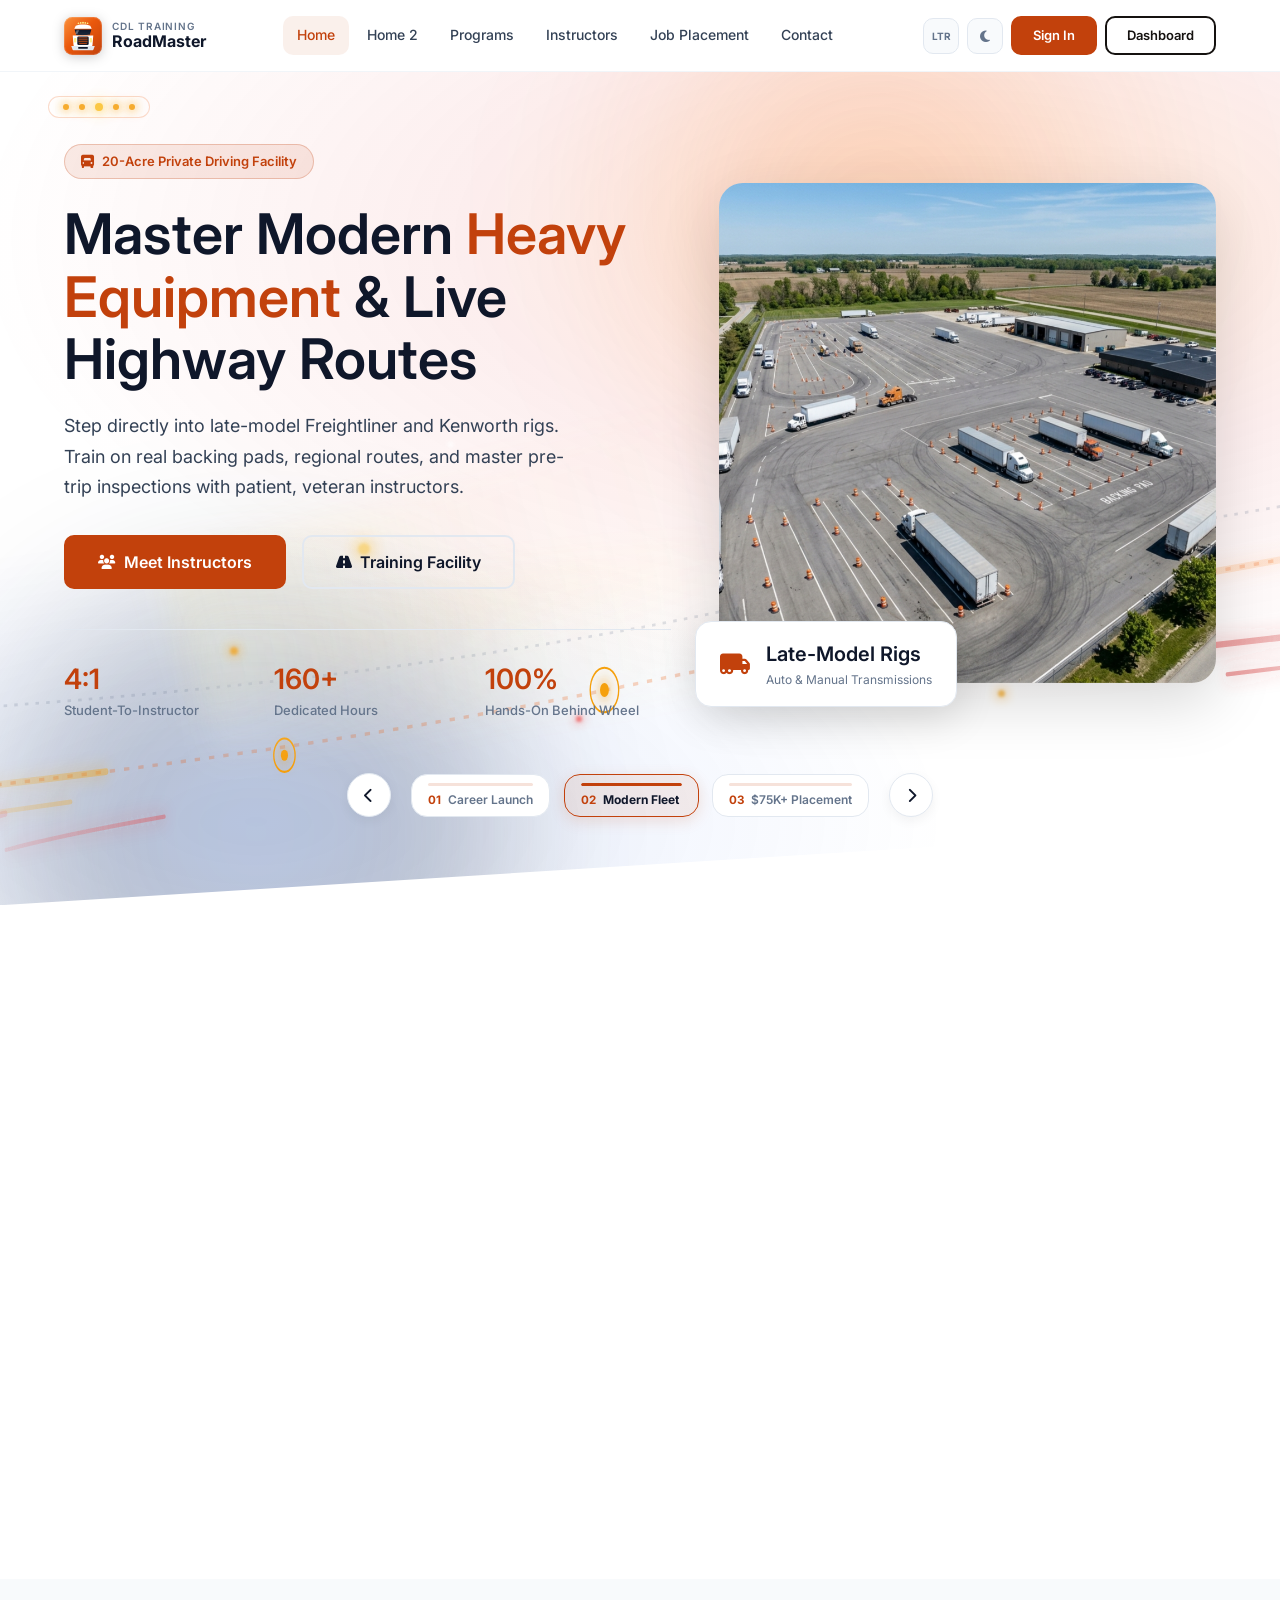
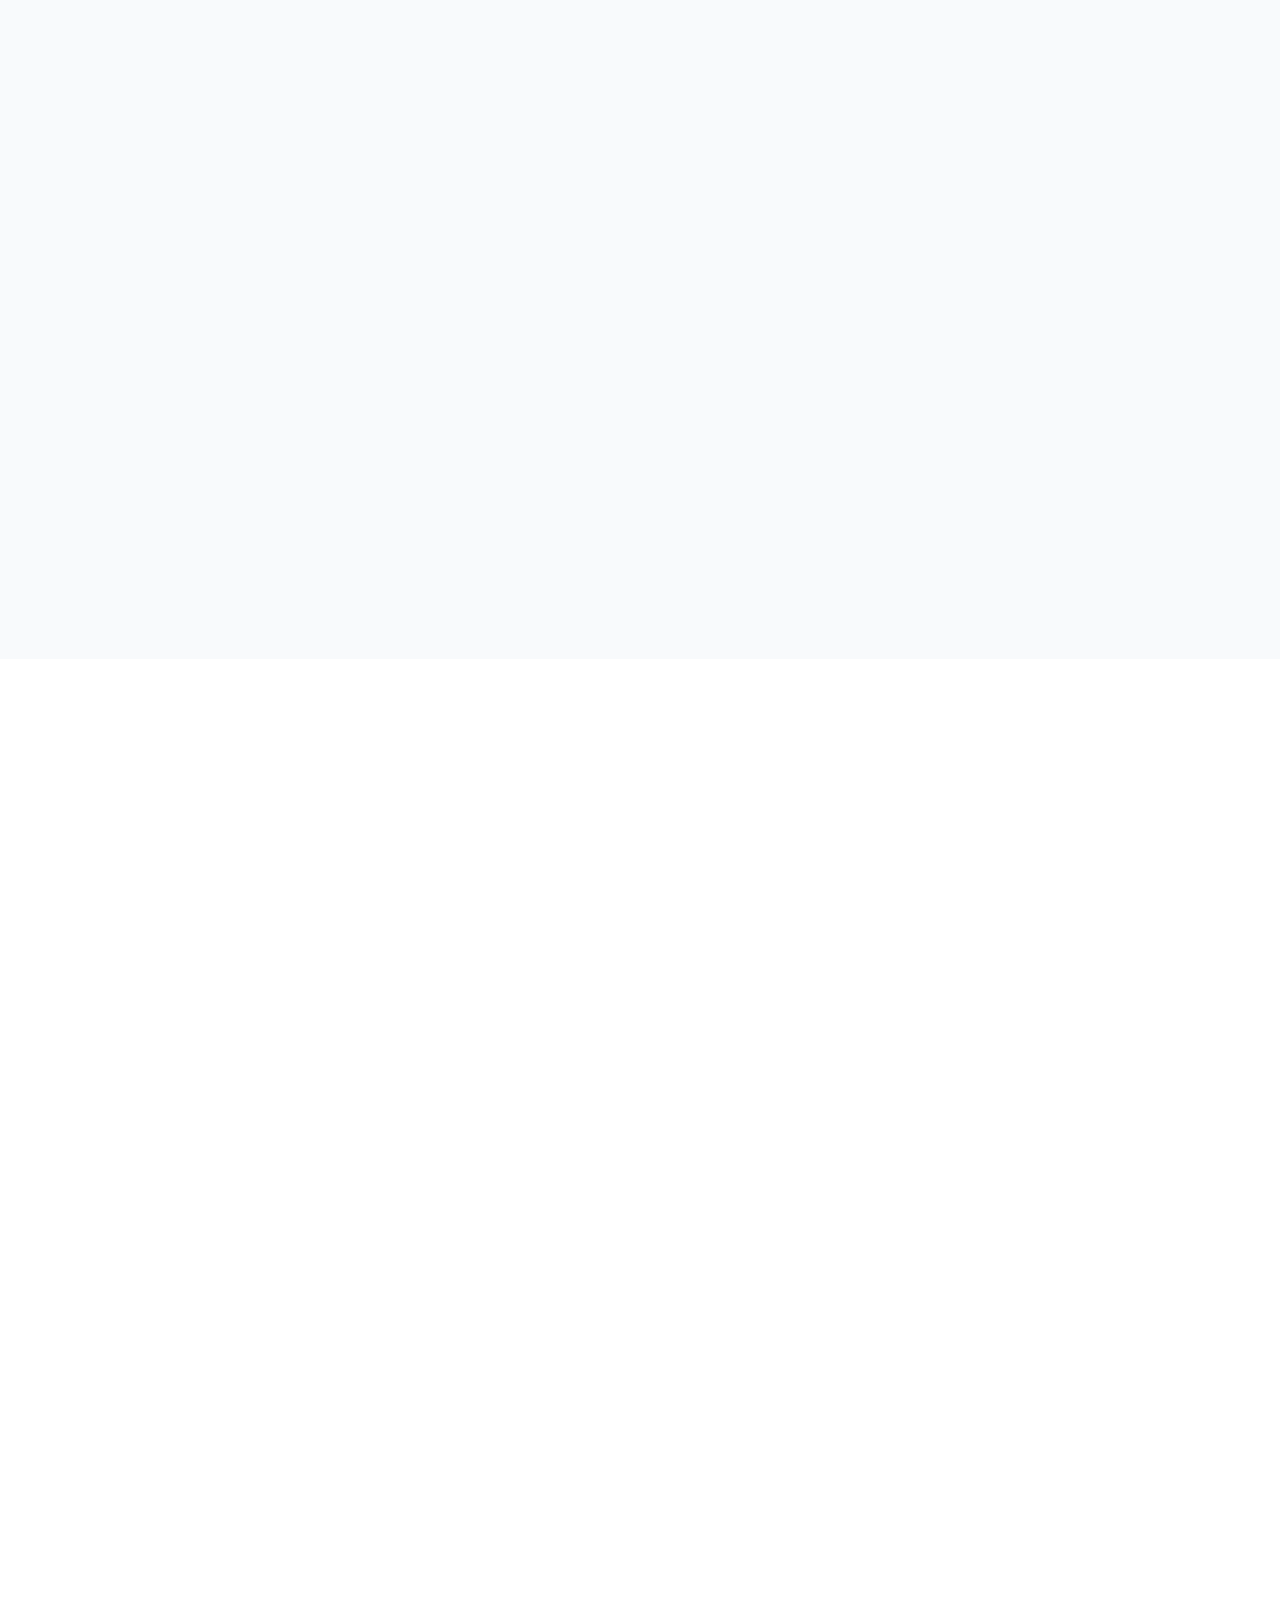
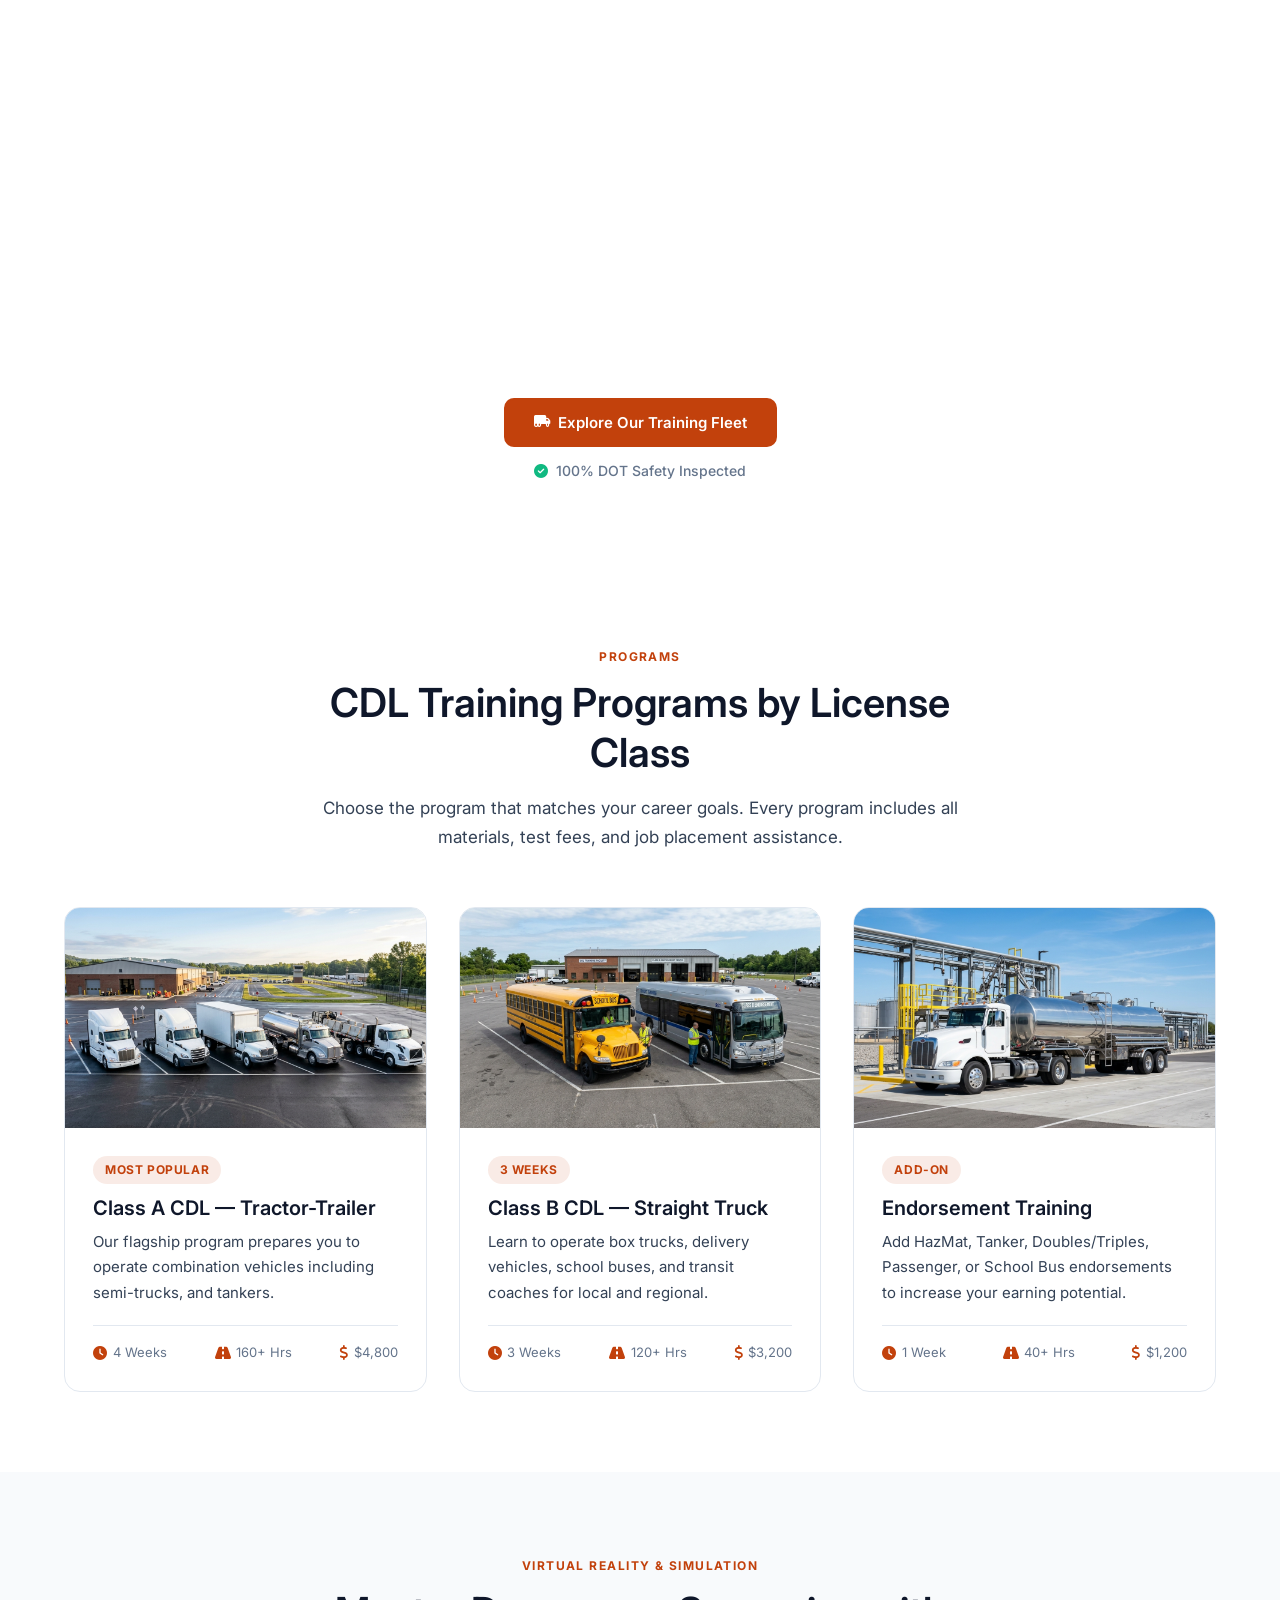
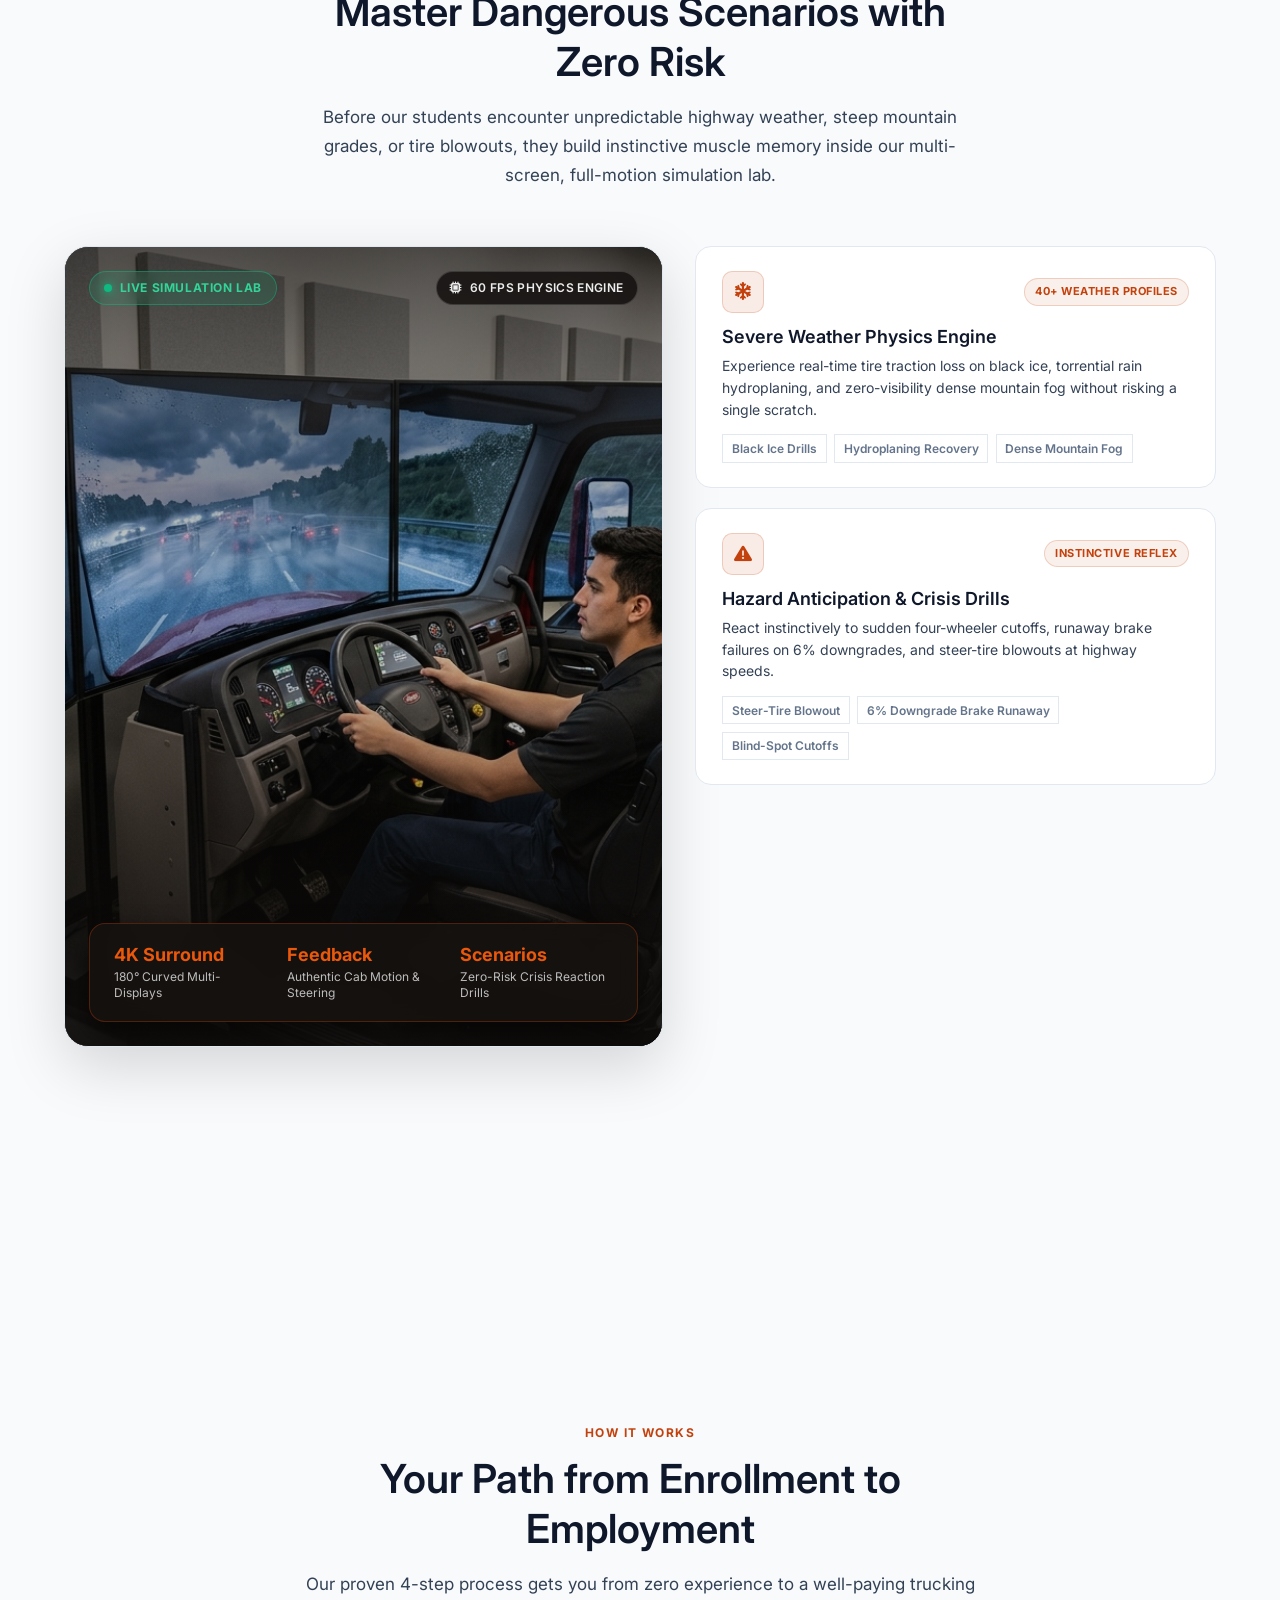
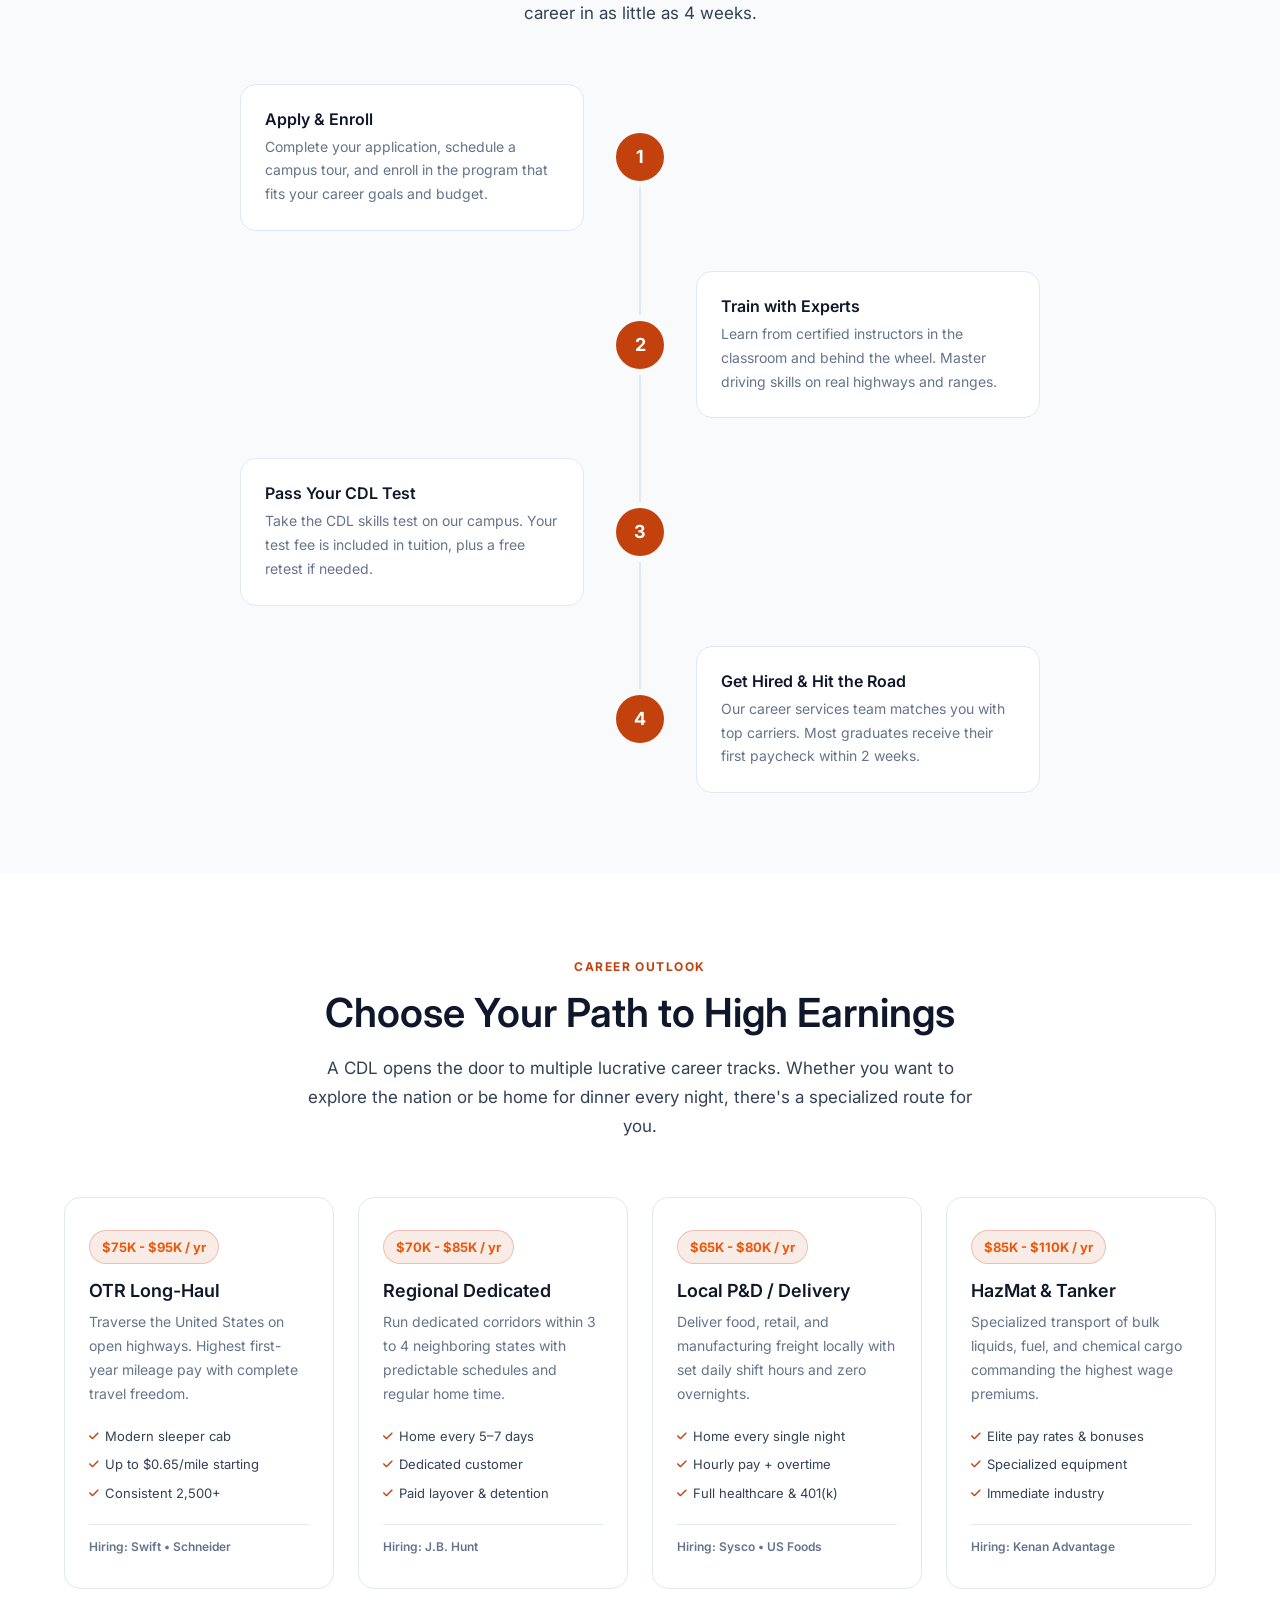
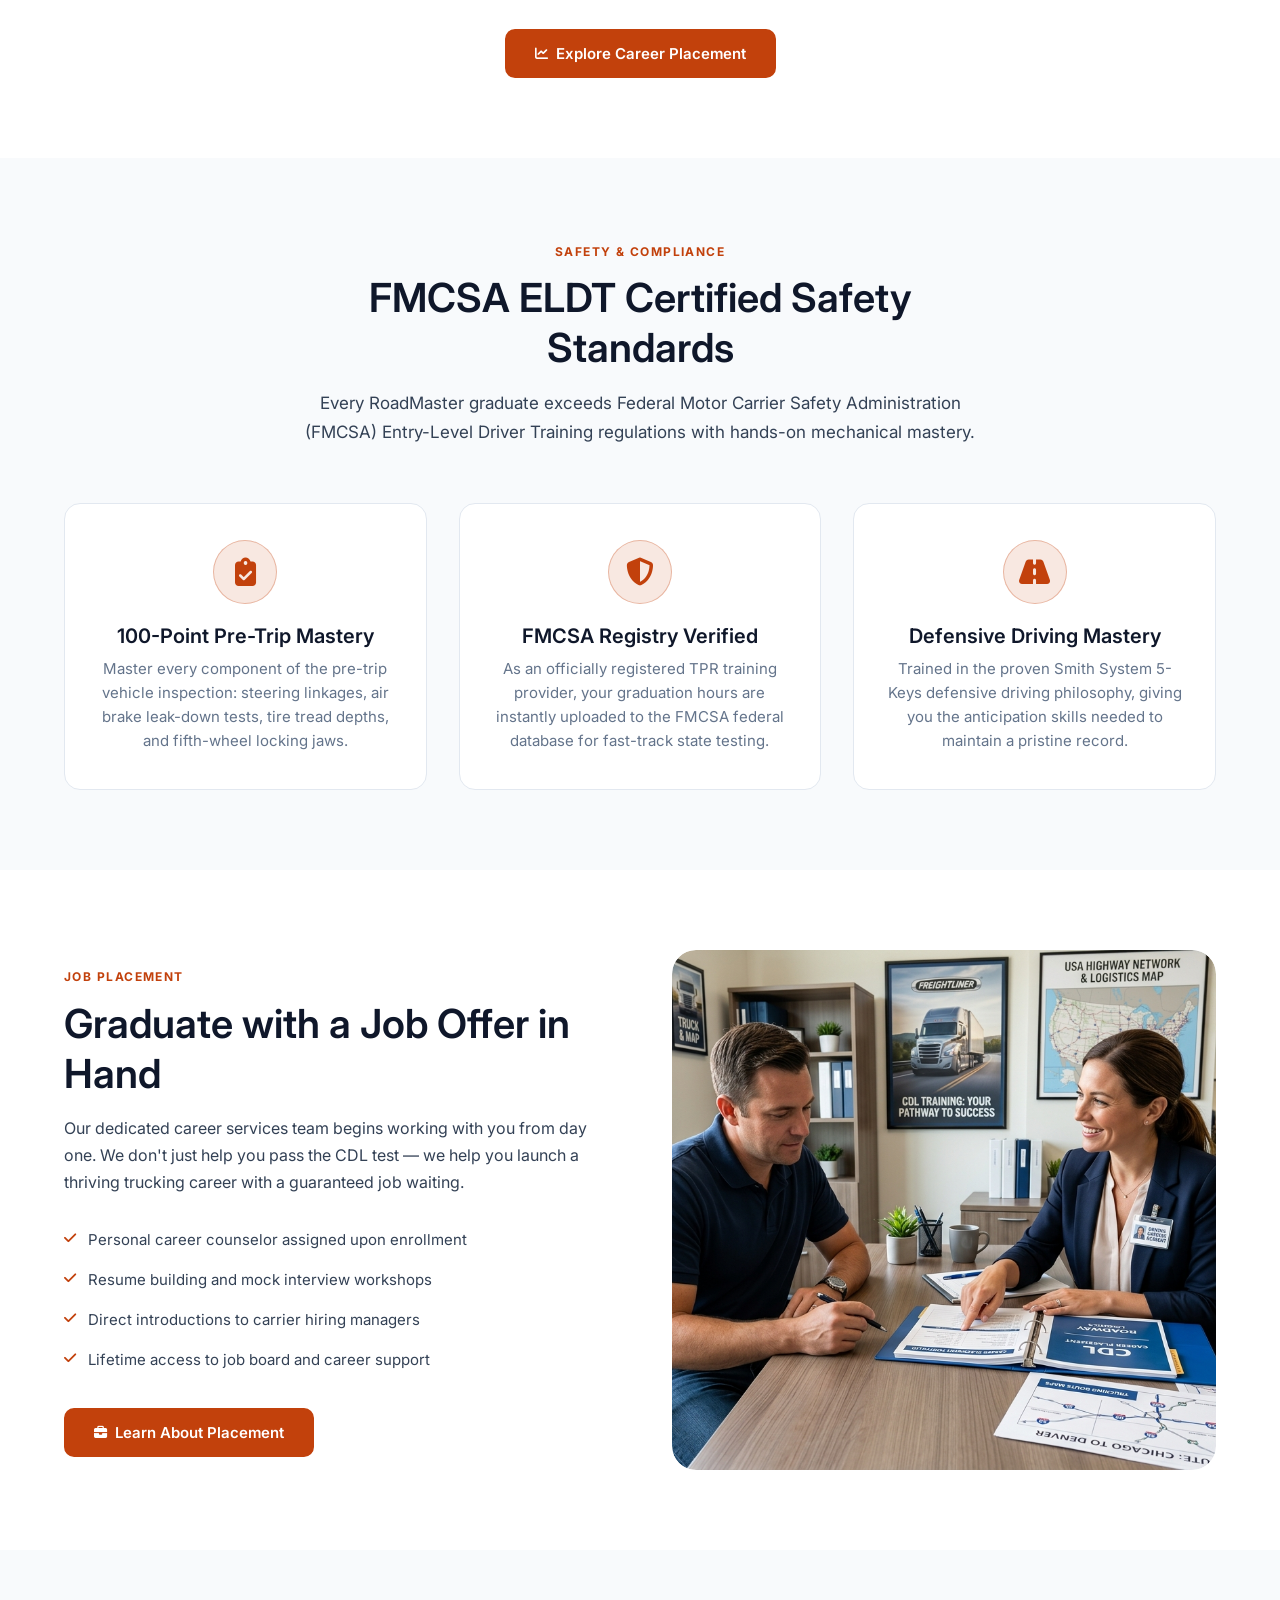
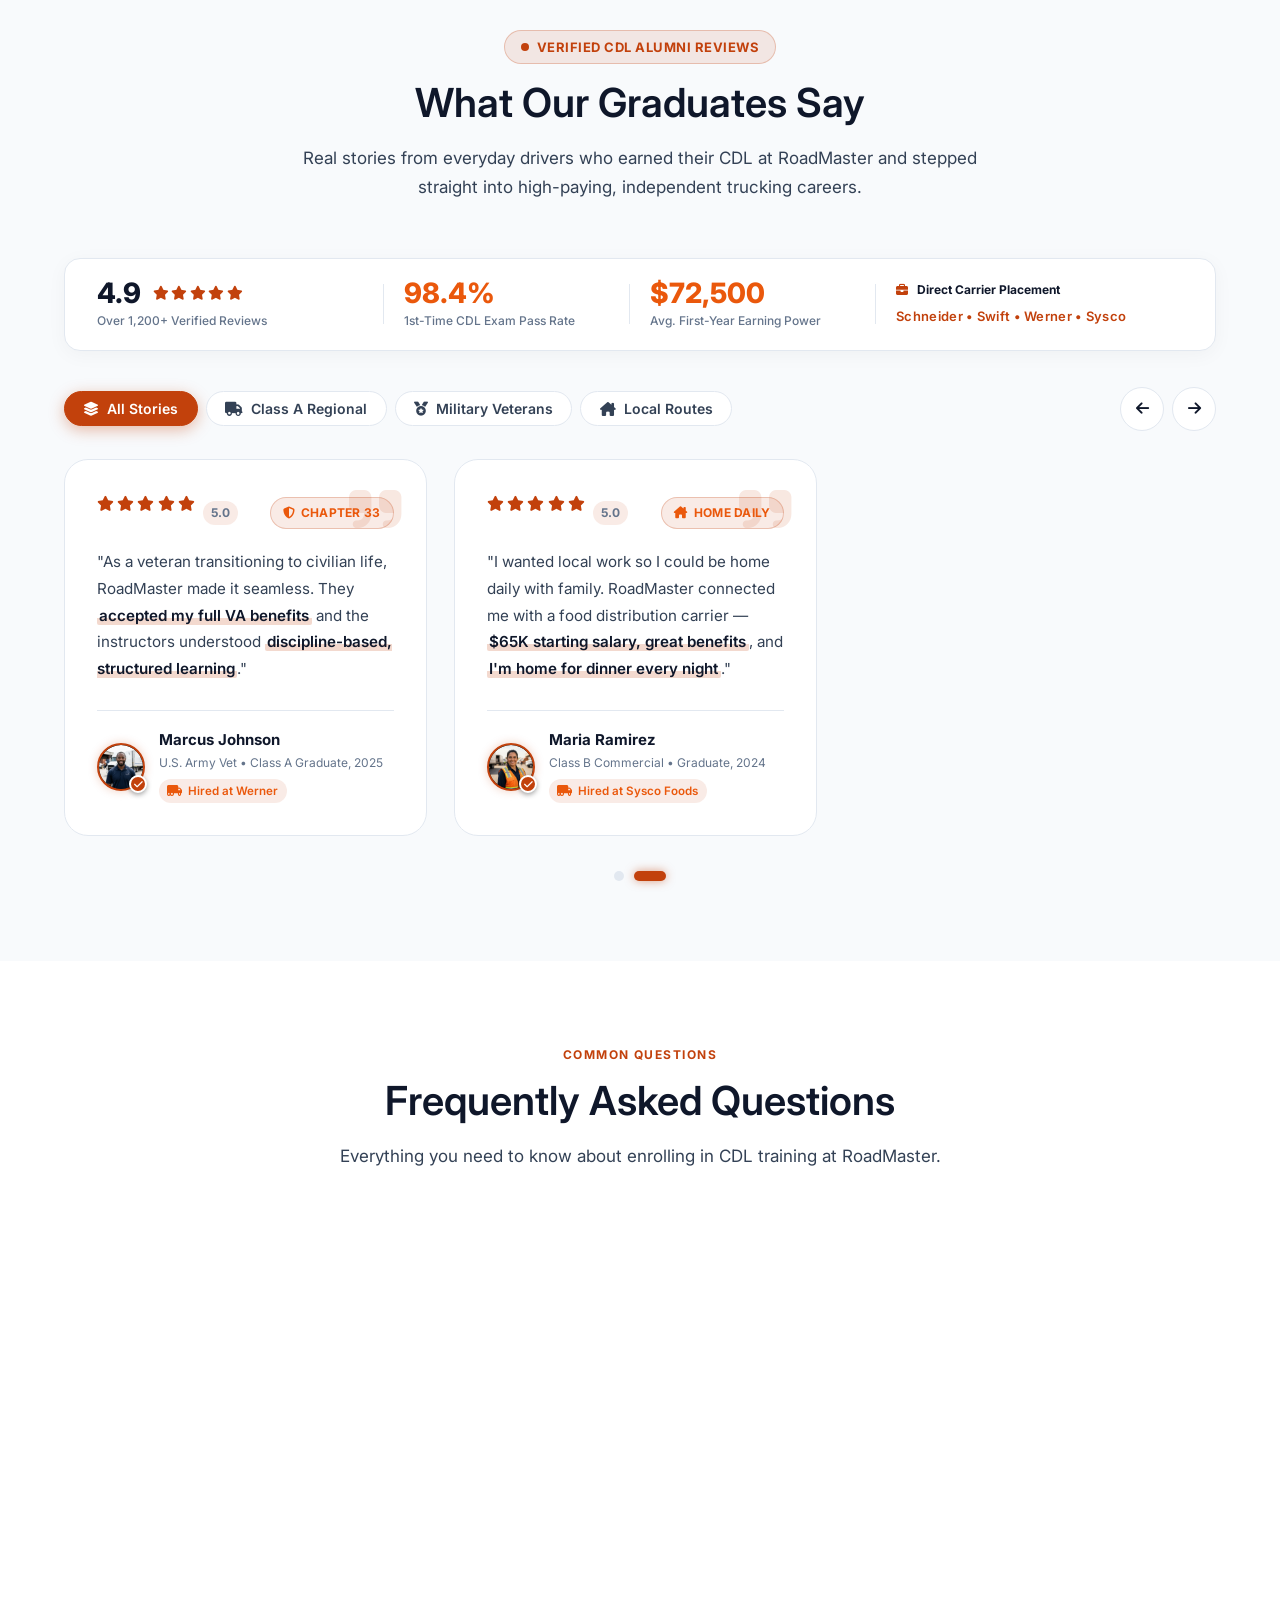
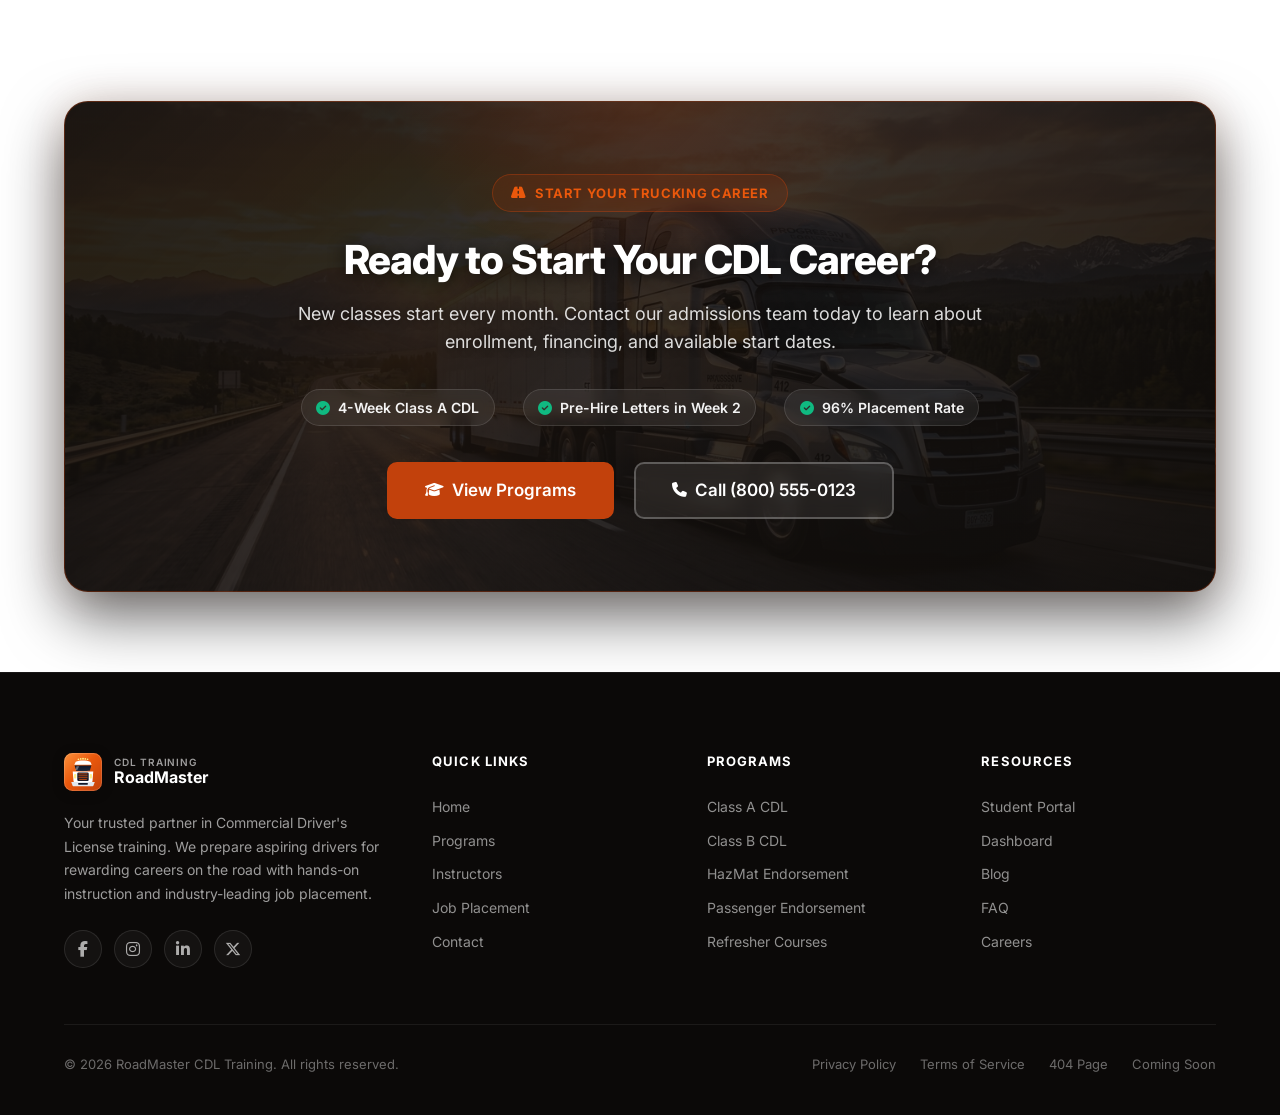
==== commit a45873e7: "feat: add home2 hero switcher and dashboard enhancements with new assets" ====
--- a/index.html
+++ b/index.html
@@ -18,6 +18,99 @@
 
 <!-- SECTION 1: HERO — Interactive 3-Slide Carousel (5s Auto-Switch) -->
 <section class="hero-diagonal" id="heroCarouselSection">
+    <!-- CDL Highway & Trucking Theme Background Animation -->
+        <!-- CDL Highway & Trucking Theme Background Animation (Reroll: Interstate Light Stream & Telematics) -->
+    <div class="hero-highway-scene" aria-hidden="true">
+        <!-- 1. Atmospheric Dusk/Twilight Horizon Sky Gradient -->
+        <div class="hero-sky-gradient"></div>
+        <div class="hero-glow-orb hero-glow-sunset"></div>
+        <div class="hero-glow-orb hero-glow-asphalt"></div>
+
+        <!-- 2. Curved Flowing Long-Exposure Highway Speed Trails (SVG) -->
+        <div class="hero-light-trails-canvas">
+            <svg class="hero-trails-svg" viewBox="0 0 1440 600" preserveAspectRatio="none">
+                <defs>
+                    <linearGradient id="amberStreakGrad" x1="0%" y1="0%" x2="100%" y2="0%">
+                        <stop offset="0%" stop-color="#f59e0b" stop-opacity="0" />
+                        <stop offset="30%" stop-color="#f59e0b" stop-opacity="0.8" />
+                        <stop offset="70%" stop-color="#ffffff" stop-opacity="0.95" />
+                        <stop offset="100%" stop-color="#fb923c" stop-opacity="0" />
+                    </linearGradient>
+                    <linearGradient id="redStreakGrad" x1="0%" y1="0%" x2="100%" y2="0%">
+                        <stop offset="0%" stop-color="#ef4444" stop-opacity="0" />
+                        <stop offset="40%" stop-color="#dc2626" stop-opacity="0.85" />
+                        <stop offset="80%" stop-color="#f87171" stop-opacity="0.9" />
+                        <stop offset="100%" stop-color="#b91c1c" stop-opacity="0" />
+                    </linearGradient>
+                    <filter id="glow-amber" x="-20%" y="-20%" width="140%" height="140%">
+                        <feGaussianBlur stdDeviation="6" result="blur" />
+                        <feMerge>
+                            <feMergeNode in="blur" />
+                            <feMergeNode in="SourceGraphic" />
+                        </feMerge>
+                    </filter>
+                    <filter id="glow-red" x="-20%" y="-20%" width="140%" height="140%">
+                        <feGaussianBlur stdDeviation="7" result="blur" />
+                        <feMerge>
+                            <feMergeNode in="blur" />
+                            <feMergeNode in="SourceGraphic" />
+                        </feMerge>
+                    </filter>
+                </defs>
+
+                <!-- Route Waypoint Grid Lines -->
+                <path class="route-curve route-base" d="M -100 520 Q 350 490, 720 440 T 1540 340" />
+                <path class="route-curve route-base-2" d="M -80 460 Q 420 440, 800 390 T 1560 300" />
+                
+                <!-- Animated Flowing Interstate Paths -->
+                <path class="route-flow flow-amber-fast" d="M -100 520 Q 350 490, 720 440 T 1540 340" />
+                <path class="route-flow flow-amber-slow" d="M -80 540 Q 380 500, 760 450 T 1560 350" />
+                <path class="route-flow flow-red-away" d="M 1540 400 Q 850 450, 400 490 T -100 560" />
+                <path class="route-flow flow-red-away-2" d="M 1560 420 Q 900 470, 450 510 T -80 580" />
+
+                <!-- Interstate Waypoint Pulse Nodes -->
+                <g class="waypoint-node node-1" transform="translate(320, 492)">
+                    <circle r="12" class="wp-ping" />
+                    <circle r="4" class="wp-core" />
+                </g>
+                <g class="waypoint-node node-2" transform="translate(680, 445)">
+                    <circle r="16" class="wp-ping wp-delay-1" />
+                    <circle r="5" class="wp-core" />
+                </g>
+                <g class="waypoint-node node-3" transform="translate(1080, 385)">
+                    <circle r="14" class="wp-ping wp-delay-2" />
+                    <circle r="4" class="wp-core" />
+                </g>
+            </svg>
+        </div>
+
+        <!-- 3. Sweeping Truck Projector High-Beam Horizon Cones -->
+        <div class="hero-beam-horizon">
+            <div class="truck-beam-cone beam-sweep-1"></div>
+            <div class="truck-beam-cone beam-sweep-2"></div>
+        </div>
+
+        <!-- 4. Iconic Semi-Truck 5-Cluster Cab Clearance Lights -->
+        <div class="hero-truck-cab-cluster" title="Class A Commercial Rig Cab Lights">
+            <span class="cab-light"></span>
+            <span class="cab-light"></span>
+            <span class="cab-light cab-light-center"></span>
+            <span class="cab-light"></span>
+            <span class="cab-light"></span>
+        </div>
+
+        <!-- 6. Floating Highway Night Bokeh & Road Sparks -->
+        <div class="hero-road-particles">
+            <span class="road-bokeh b1"></span>
+            <span class="road-bokeh b2"></span>
+            <span class="road-bokeh b3"></span>
+            <span class="road-bokeh b4"></span>
+            <span class="road-bokeh b5"></span>
+            <span class="road-bokeh b6"></span>
+            <span class="road-bokeh b7"></span>
+            <span class="road-bokeh b8"></span>
+        </div>
+    </div>
     <div class="container">
         <div class="hero-slider" id="heroSlider" aria-roledescription="carousel" aria-label="RoadMaster Featured Programs">
             <div class="hero-slides-wrapper">
@@ -233,7 +326,6 @@
             <div class="split-text slide-right">
                 <span class="section-label">About RoadMaster CDL</span>
                 <h2>Real Training for Real Careers on the Road</h2>
-                <p>Since 2005, RoadMaster CDL Training School has been preparing students for successful careers in commercial driving.</p>
                 <ul class="check-list">
                     <li><i class="fas fa-check"></i> 20-acre training campus with dedicated driving range</li>
                     <li><i class="fas fa-check"></i> 160+ hours of combined classroom and road training</li>
@@ -265,24 +357,7 @@
                     <div class="fleet-hero-tag"><i class="fas fa-truck-front"></i> DOT-Certified Class A Fleet</div>
                     <div class="fleet-hero-tag fleet-hero-tag-accent"><i class="fas fa-award"></i> Late-Model Freightliner &amp; Peterbilt</div>
                 </div>
-                <div class="fleet-hero-telemetry">
-                    <div class="fleet-telemetry-col">
-                        <h5><i class="fas fa-truck"></i> Class A Fleet</h5>
-                        <p>Freightliner Cascadia &amp; Peterbilt 579 Tractors</p>
-                    </div>
-                    <div class="fleet-telemetry-col">
-                        <h5><i class="fas fa-gears"></i> Dual Transmissions</h5>
-                        <p>10-Speed Eaton Fuller Manual &amp; Automated</p>
-                    </div>
-                    <div class="fleet-telemetry-col">
-                        <h5><i class="fas fa-trailer"></i> Full 53-Ft Trailers</h5>
-                        <p>Authentic Dry Vans &amp; Temp-Controlled Reefers</p>
-                    </div>
-                    <div class="fleet-telemetry-col">
-                        <h5><i class="fas fa-shield-halved"></i> Active Safety</h5>
-                        <p>Radar Cruise, Air Brakes &amp; Lane Assist</p>
-                    </div>
-                </div>
+                
             </div>
 
             <!-- 3-Column Fleet Feature Cards Grid -->
@@ -292,11 +367,11 @@
                         <div class="fleet-card-icon"><i class="fas fa-gears"></i></div>
                         <span class="fleet-card-badge">Zero Restrictions</span>
                     </div>
-                    <h3>Dual Transmission Mastery</h3>
+                    <h3>Dual Transmission</h3>
                     <p>Train on 10-speed Eaton Fuller manuals and automated gearboxes to graduate with no transmission restrictions (Code E) on your Class A CDL.</p>
                     <div class="fleet-pill-list">
                         <span class="fleet-pill"><i class="fas fa-check"></i> 10-Speed Eaton Fuller Manuals</span>
-                        <span class="fleet-pill"><i class="fas fa-check"></i> Automated Manual Transmissions</span>
+                        <span class="fleet-pill"><i class="fas fa-check"></i> Automated Manual</span>
                         <span class="fleet-pill"><i class="fas fa-check"></i> Unrestricted Class A License</span>
                     </div>
                 </div>
@@ -320,7 +395,7 @@
                         <div class="fleet-card-icon"><i class="fas fa-trailer"></i></div>
                         <span class="fleet-card-badge">True Freight Size</span>
                     </div>
-                    <h3>Full-Length 53-Foot Trailers</h3>
+                    <h3>Full-Length 53-Foot</h3>
                     <p>Practice realistic alley-docking, tight pivots, and parallel parking with full 53-foot dry vans and refrigerated trailers, never short training stubs.</p>
                     <div class="fleet-pill-list">
                         <span class="fleet-pill"><i class="fas fa-check"></i> Full 53-Ft Dry Freight Vans</span>
@@ -333,7 +408,7 @@
             <!-- Fleet Action Bar -->
             <div class="fleet-cta-bar fade-up">
                 <a href="programs.html" class="btn btn-primary"><i class="fas fa-truck-moving"></i> Explore Our Training Fleet</a>
-                <span class="fleet-cta-subtext"><i class="fas fa-circle-check"></i> 100% DOT Safety Inspected &amp; Maintained In-House Weekly</span>
+                <span class="fleet-cta-subtext"><i class="fas fa-circle-check"></i> 100% DOT Safety Inspected </span>
             </div>
         </div>
     </div>
@@ -353,10 +428,10 @@
                 <div class="program-card-body">
                     <span class="program-tag">Most Popular</span>
                     <h3>Class A CDL — Tractor-Trailer</h3>
-                    <p>Our flagship program prepares you to operate combination vehicles including semi-trucks, tankers, and flatbeds.</p>
+                    <p>Our flagship program prepares you to operate combination vehicles including semi-trucks, and tankers.</p>
                     <div class="program-meta">
                         <div class="program-meta-item"><i class="fas fa-clock"></i> 4 Weeks</div>
-                        <div class="program-meta-item"><i class="fas fa-road"></i> 160+ Hours</div>
+                        <div class="program-meta-item"><i class="fas fa-road"></i> 160+ Hrs</div>
                         <div class="program-meta-item"><i class="fas fa-dollar-sign"></i> $4,800</div>
                     </div>
                 </div>
@@ -369,7 +444,7 @@
                     <p>Learn to operate box trucks, delivery vehicles, school buses, and transit coaches for local and regional.</p>
                     <div class="program-meta">
                         <div class="program-meta-item"><i class="fas fa-clock"></i> 3 Weeks</div>
-                        <div class="program-meta-item"><i class="fas fa-road"></i> 120+ Hours</div>
+                        <div class="program-meta-item"><i class="fas fa-road"></i> 120+ Hrs</div>
                         <div class="program-meta-item"><i class="fas fa-dollar-sign"></i> $3,200</div>
                     </div>
                 </div>
@@ -382,7 +457,7 @@
                     <p>Add HazMat, Tanker, Doubles/Triples, Passenger, or School Bus endorsements to increase your earning potential.</p>
                     <div class="program-meta">
                         <div class="program-meta-item"><i class="fas fa-clock"></i> 1 Week</div>
-                        <div class="program-meta-item"><i class="fas fa-road"></i> 40+ Hours</div>
+                        <div class="program-meta-item"><i class="fas fa-road"></i> 40+ Hrs</div>
                         <div class="program-meta-item"><i class="fas fa-dollar-sign"></i> $1,200</div>
                     </div>
                 </div>
@@ -418,11 +493,11 @@
                                 <p>180° Curved Multi-Displays</p>
                             </div>
                             <div class="sim-hud-stat">
-                                <h5>Force Feedback</h5>
+                                <h5>Feedback</h5>
                                 <p>Authentic Cab Motion &amp; Steering</p>
                             </div>
                             <div class="sim-hud-stat">
-                                <h5>200+ Scenarios</h5>
+                                <h5>Scenarios</h5>
                                 <p>Zero-Risk Crisis Reaction Drills</p>
                             </div>
                         </div>
@@ -550,11 +625,11 @@
                 <h3>OTR Long-Haul</h3>
                 <p>Traverse the United States on open highways. Highest first-year mileage pay with complete travel freedom.</p>
                 <ul class="career-perks-list">
-                    <li><i class="fas fa-check"></i> Modern sleeper cab suites</li>
+                    <li><i class="fas fa-check"></i> Modern sleeper cab </li>
                     <li><i class="fas fa-check"></i> Up to $0.65/mile starting</li>
-                    <li><i class="fas fa-check"></i> Consistent 2,500+ miles/week</li>
+                    <li><i class="fas fa-check"></i> Consistent 2,500+ </li>
                 </ul>
-                <div class="career-partners-tag">Hiring: Swift • Schneider • Werner</div>
+                <div class="career-partners-tag">Hiring: Swift • Schneider</div>
             </div>
             <div class="career-path-card fade-up">
                 <span class="career-salary-pill">$70K - $85K / yr</span>
@@ -562,10 +637,10 @@
                 <p>Run dedicated corridors within 3 to 4 neighboring states with predictable schedules and regular home time.</p>
                 <ul class="career-perks-list">
                     <li><i class="fas fa-check"></i> Home every 5–7 days</li>
-                    <li><i class="fas fa-check"></i> Dedicated customer accounts</li>
+                    <li><i class="fas fa-check"></i> Dedicated customer</li>
                     <li><i class="fas fa-check"></i> Paid layover & detention</li>
                 </ul>
-                <div class="career-partners-tag">Hiring: J.B. Hunt • Heartland Express</div>
+                <div class="career-partners-tag">Hiring: J.B. Hunt</div>
             </div>
             <div class="career-path-card fade-up">
                 <span class="career-salary-pill">$65K - $80K / yr</span>
@@ -573,7 +648,7 @@
                 <p>Deliver food, retail, and manufacturing freight locally with set daily shift hours and zero overnights.</p>
                 <ul class="career-perks-list">
                     <li><i class="fas fa-check"></i> Home every single night</li>
-                    <li><i class="fas fa-check"></i> Hourly pay + overtime options</li>
+                    <li><i class="fas fa-check"></i> Hourly pay + overtime</li>
                     <li><i class="fas fa-check"></i> Full healthcare & 401(k)</li>
                 </ul>
                 <div class="career-partners-tag">Hiring: Sysco • US Foods</div>
@@ -581,11 +656,11 @@
             <div class="career-path-card fade-up">
                 <span class="career-salary-pill">$85K - $110K / yr</span>
                 <h3>HazMat & Tanker</h3>
-                <p>Specialized transport of bulk liquids, fuel, and chemical cargo commanding the highest wage premiums in trucking.</p>
+                <p>Specialized transport of bulk liquids, fuel, and chemical cargo commanding the highest wage premiums.</p>
                 <ul class="career-perks-list">
                     <li><i class="fas fa-check"></i> Elite pay rates & bonuses</li>
-                    <li><i class="fas fa-check"></i> Specialized equipment certs</li>
-                    <li><i class="fas fa-check"></i> Immediate industry demand</li>
+                    <li><i class="fas fa-check"></i> Specialized equipment</li>
+                    <li><i class="fas fa-check"></i> Immediate industry</li>
                 </ul>
                 <div class="career-partners-tag">Hiring: Kenan Advantage</div>
             </div>
@@ -596,10 +671,38 @@
     </div>
 </section>
 
+<!-- SECTION 9B: FMCSA ELDT SAFETY & INSPECTION STANDARDS -->
+<section class="section section-alt">
+    <div class="container">
+        <div class="section-header fade-up">
+            <span class="section-label">Safety & Compliance</span>
+            <h2>FMCSA ELDT Certified Safety Standards</h2>
+            <p>Every RoadMaster graduate exceeds Federal Motor Carrier Safety Administration (FMCSA) Entry-Level Driver Training regulations with hands-on mechanical mastery.</p>
+        </div>
+        <div class="safety-standards-grid">
+            <div class="safety-pillar-card fade-up">
+                <div class="safety-shield-icon"><i class="fas fa-clipboard-check"></i></div>
+                <h3>100-Point Pre-Trip Mastery</h3>
+                <p>Master every component of the pre-trip vehicle inspection: steering linkages, air brake leak-down tests, tire tread depths, and fifth-wheel locking jaws.</p>
+            </div>
+            <div class="safety-pillar-card fade-up">
+                <div class="safety-shield-icon"><i class="fas fa-shield-alt"></i></div>
+                <h3>FMCSA Registry Verified</h3>
+                <p>As an officially registered TPR training provider, your graduation hours are instantly uploaded to the FMCSA federal database for fast-track state testing.</p>
+            </div>
+            <div class="safety-pillar-card fade-up">
+                <div class="safety-shield-icon"><i class="fas fa-road"></i></div>
+                <h3>Defensive Driving Mastery</h3>
+                <p>Trained in the proven Smith System 5-Keys defensive driving philosophy, giving you the anticipation skills needed to maintain a pristine record.</p>
+            </div>
+        </div>
+    </div>
+</section>
+
 <!-- SECTION 8: JOB PLACEMENT — Image Right + Text Left -->
 <section class="section">
     <div class="container">
-        <div class="split-content reverse">
+        <div class="split-content">
             <div class="split-text slide-left">
                 <span class="section-label">Job Placement</span>
                 <h2>Graduate with a Job Offer in Hand</h2>
@@ -736,7 +839,7 @@
                             <span class="rating-num">5.0</span>
                         </div>
                         <span class="outcome-badge veteran-badge">
-                            <i class="fas fa-shield-halved"></i> VA Chapter 33
+                            <i class="fas fa-shield-halved"></i> Chapter 33
                         </span>
                     </div>
 
@@ -754,7 +857,7 @@
                         <div class="testimonial-info">
                             <h5>Marcus Johnson</h5>
                             <p class="author-program">U.S. Army Vet • Class A Graduate, 2025</p>
-                            <span class="carrier-pill"><i class="fas fa-truck-moving"></i> Hired at Werner Enterprises</span>
+                            <span class="carrier-pill"><i class="fas fa-truck-moving"></i> Hired at Werner</span>
                         </div>
                     </div>
                 </div>
@@ -843,36 +946,8 @@
 </section>
 
 
-<!-- SECTION 9B: FMCSA ELDT SAFETY & INSPECTION STANDARDS -->
+<!-- SECTION 10: FAQ -->
 <section class="section">
-    <div class="container">
-        <div class="section-header fade-up">
-            <span class="section-label">Safety & Compliance</span>
-            <h2>FMCSA ELDT Certified Safety Standards</h2>
-            <p>Every RoadMaster graduate exceeds Federal Motor Carrier Safety Administration (FMCSA) Entry-Level Driver Training regulations with hands-on mechanical mastery.</p>
-        </div>
-        <div class="safety-standards-grid">
-            <div class="safety-pillar-card fade-up">
-                <div class="safety-shield-icon"><i class="fas fa-clipboard-check"></i></div>
-                <h3>100-Point Pre-Trip Mastery</h3>
-                <p>Master every component of the pre-trip vehicle inspection: steering linkages, air brake leak-down tests, tire tread depths, and fifth-wheel locking jaws.</p>
-            </div>
-            <div class="safety-pillar-card fade-up">
-                <div class="safety-shield-icon"><i class="fas fa-shield-alt"></i></div>
-                <h3>FMCSA Registry Verified</h3>
-                <p>As an officially registered TPR training provider, your graduation hours are instantly uploaded to the FMCSA federal database for fast-track state testing.</p>
-            </div>
-            <div class="safety-pillar-card fade-up">
-                <div class="safety-shield-icon"><i class="fas fa-road"></i></div>
-                <h3>Defensive Driving Mastery</h3>
-                <p>Trained in the proven Smith System 5-Keys defensive driving philosophy, giving you the anticipation skills needed to maintain a pristine, accident-free.</p>
-            </div>
-        </div>
-    </div>
-</section>
-
-<!-- SECTION 10: FAQ -->
-<section class="section section-alt">
     <div class="container">
         <div class="section-header fade-up">
             <span class="section-label">Common Questions</span>
--- a/style.css
+++ b/style.css
@@ -80,13 +80,20 @@
 }
 
 /* ---- BASE ---- */
-html { scroll-behavior: smooth; font-size: 16px; }
+html {
+    scroll-behavior: smooth;
+    font-size: 16px;
+    overflow-x: hidden;
+    width: 100%;
+}
 body {
     font-family: var(--font);
     background: var(--bg);
     color: var(--text);
     line-height: 1.6;
     overflow-x: hidden;
+    width: 100%;
+    position: relative;
     -webkit-font-smoothing: antialiased;
     -moz-osx-font-smoothing: grayscale;
 }
@@ -414,6 +421,7 @@
    ============================================== */
 .section {
     padding: 5rem 0;
+    overflow-x: hidden;
 }
 .section-alt { background: var(--bg-alt); }
 .section-dark {
@@ -763,58 +771,741 @@
 }
 
 /* ==============================================
-   HERO 2 — HOME 2 (Premium Fullscreen)
+   HERO 2 — HOME 2 (Split High-Impact Showcase)
    ============================================== */
 .hero-2 {
     position: relative;
-    min-height: 100vh;
-    display: flex;
-    align-items: center;
-    justify-content: center;
+    min-height: 94vh;
+    display: flex;
+    align-items: center;
     overflow: hidden;
-    padding: 6rem 1.5rem;
-}
-.hero-2-bg {
+    padding: 7rem 0 3.5rem;
+    background: #090C14;
+}
+.hero-2-ambient-glow {
+    position: absolute;
+    border-radius: 50%;
+    filter: blur(140px);
+    pointer-events: none;
+    z-index: 1;
+}
+.hero-2-ambient-glow.top-right {
+    top: -10%;
+    right: -10%;
+    width: 650px;
+    height: 500px;
+    background: radial-gradient(circle, rgba(234, 88, 12, 0.22) 0%, transparent 70%);
+}
+.hero-2-ambient-glow.bottom-left {
+    bottom: -15%;
+    left: -10%;
+    width: 600px;
+    height: 450px;
+    background: radial-gradient(circle, rgba(59, 130, 246, 0.14) 0%, transparent 70%);
+}
+.hero-2-grid-bg {
     position: absolute;
     inset: 0;
+    background-image: radial-gradient(rgba(255, 255, 255, 0.05) 1px, transparent 1px);
+    background-size: 32px 32px;
+    mask-image: radial-gradient(circle at 50% 40%, black 40%, transparent 80%);
+    -webkit-mask-image: radial-gradient(circle at 50% 40%, black 40%, transparent 80%);
     z-index: 1;
-}
-.hero-2-bg img {
+    pointer-events: none;
+}
+.hero-2 .container {
+    position: relative;
+    z-index: 3;
+    width: 100%;
+}
+.hero-2-split-grid {
+    display: grid;
+    grid-template-columns: 1.15fr 0.95fr;
+    gap: 3.5rem;
+    align-items: center;
+}
+
+/* Left Column */
+.hero-2-col-left {
+    position: relative;
+}
+.hero-2-live-badge {
+    display: inline-flex;
+    align-items: center;
+    gap: 0.65rem;
+    padding: 0.45rem 1.1rem;
+    border-radius: 50px;
+    background: rgba(234, 88, 12, 0.12);
+    border: 1px solid rgba(234, 88, 12, 0.35);
+    color: #FFA266;
+    font-size: 0.85rem;
+    font-weight: 600;
+    margin-bottom: 1.5rem;
+    box-shadow: 0 4px 15px rgba(234, 88, 12, 0.15);
+}
+.hero-2-pulse-dot {
+    width: 8px;
+    height: 8px;
+    border-radius: 50%;
+    background: #22c55e;
+    box-shadow: 0 0 0 0 rgba(34, 197, 94, 0.7);
+    animation: heroPulse 2s infinite;
+}
+@keyframes heroPulse {
+    0% { transform: scale(0.95); box-shadow: 0 0 0 0 rgba(34, 197, 94, 0.7); }
+    70% { transform: scale(1); box-shadow: 0 0 0 7px rgba(34, 197, 94, 0); }
+    100% { transform: scale(0.95); box-shadow: 0 0 0 0 rgba(34, 197, 94, 0); }
+}
+.hero-2-title {
+    font-size: clamp(2.4rem, 4.4vw, 3.85rem);
+    font-weight: 800;
+    line-height: 1.12;
+    color: #FFF;
+    letter-spacing: -0.025em;
+    margin-bottom: 1.25rem;
+}
+.hero-2-title .text-gradient {
+    background: linear-gradient(135deg, #FFF 15%, #FFA566 60%, #EA580C 100%);
+    -webkit-background-clip: text;
+    -webkit-text-fill-color: transparent;
+}
+.hero-2-desc {
+    font-size: 1.1rem;
+    line-height: 1.7;
+    color: rgba(255, 255, 255, 0.82);
+    margin-bottom: 1.75rem;
+    max-width: 580px;
+}
+.hero-2-perks-row {
+    display: flex;
+    flex-wrap: wrap;
+    gap: 1.25rem;
+    margin-bottom: 2rem;
+}
+.hero-2-perk {
+    display: inline-flex;
+    align-items: center;
+    gap: 0.5rem;
+    font-size: 0.875rem;
+    color: rgba(255, 255, 255, 0.88);
+    font-weight: 500;
+}
+.hero-2-perk i {
+    color: var(--secondary);
+    font-size: 1rem;
+}
+.hero-2-actions {
+    display: flex;
+    gap: 1rem;
+    flex-wrap: wrap;
+    align-items: center;
+    margin-bottom: 2.25rem;
+}
+.hero-btn-glow {
+    box-shadow: 0 8px 24px rgba(234, 88, 12, 0.35);
+    transition: transform 0.25s ease, box-shadow 0.25s ease;
+}
+.hero-btn-glow:hover {
+    transform: translateY(-2px);
+    box-shadow: 0 12px 30px rgba(234, 88, 12, 0.45);
+}
+.hero-btn-glass {
+    color: #FFF !important;
+    background: rgba(255, 255, 255, 0.06);
+    border: 1px solid rgba(255, 255, 255, 0.2);
+    backdrop-filter: blur(8px);
+    transition: all 0.25s ease;
+}
+.hero-btn-glass:hover {
+    background: rgba(255, 255, 255, 0.12);
+    border-color: rgba(255, 255, 255, 0.4);
+    transform: translateY(-2px);
+}
+.hero-2-trust-strip {
+    display: flex;
+    align-items: center;
+    gap: 1.25rem;
+    padding-top: 1.75rem;
+    border-top: 1px solid rgba(255, 255, 255, 0.1);
+}
+.hero-2-trust-score-badge {
+    display: flex;
+    flex-direction: column;
+    align-items: center;
+    background: rgba(234, 88, 12, 0.12);
+    border: 1px solid rgba(234, 88, 12, 0.35);
+    border-radius: var(--radius-md);
+    padding: 0.45rem 0.85rem;
+    flex-shrink: 0;
+    box-shadow: 0 4px 15px rgba(234, 88, 12, 0.15);
+}
+.hero-2-trust-score-num {
+    font-size: 1.25rem;
+    font-weight: 800;
+    color: #FFF;
+    line-height: 1;
+    margin-bottom: 0.25rem;
+}
+.hero-2-stars {
+    display: flex;
+    align-items: center;
+    gap: 0.2rem;
+    font-size: 0.75rem;
+    color: #F59E0B;
+}
+.hero-2-trust-copy {
+    display: flex;
+    flex-direction: column;
+    gap: 0.2rem;
+}
+.hero-2-trust-copy strong {
+    color: #FFF;
+    font-size: 0.95rem;
+    font-weight: 700;
+}
+.hero-2-trust-copy span {
+    font-size: 0.8rem;
+    color: rgba(255, 255, 255, 0.65);
+}
+
+/* Right Column: Card Container & Floating Badges */
+.hero-2-col-right {
+    position: relative;
+}
+.hero-2-card-container {
+    position: relative;
+}
+.hero-2-glass-card {
+    background: rgba(14, 18, 27, 0.82);
+    backdrop-filter: blur(20px);
+    border: 1px solid rgba(255, 255, 255, 0.12);
+    border-radius: var(--radius-xl);
+    overflow: hidden;
+    box-shadow: 0 24px 60px rgba(0, 0, 0, 0.65), 0 0 30px rgba(234, 88, 12, 0.12);
+    transition: transform 0.3s ease, box-shadow 0.3s ease;
+}
+.hero-2-glass-card:hover {
+    border-color: rgba(234, 88, 12, 0.3);
+    box-shadow: 0 28px 70px rgba(0, 0, 0, 0.7), 0 0 40px rgba(234, 88, 12, 0.18);
+}
+.hero-2-card-media {
+    position: relative;
+    height: 220px;
+    overflow: hidden;
+}
+.hero-2-card-media img {
     width: 100%;
     height: 100%;
     object-fit: cover;
-}
-.hero-2-overlay {
+    transition: transform 0.6s cubic-bezier(0.4, 0, 0.2, 1);
+}
+.hero-2-glass-card:hover .hero-2-card-media img {
+    transform: scale(1.04);
+}
+.hero-2-card-media-overlay {
     position: absolute;
     inset: 0;
-    background: linear-gradient(135deg, rgba(9,13,22,0.92) 0%, rgba(4,6,10,0.85) 100%);
+    background: linear-gradient(180deg, rgba(9, 12, 20, 0.1) 0%, rgba(14, 18, 27, 0.95) 100%);
+}
+.hero-2-media-tags {
+    position: absolute;
+    bottom: 0.85rem;
+    left: 1.1rem;
+    right: 1.1rem;
+    display: flex;
+    justify-content: space-between;
+    align-items: center;
+    gap: 0.75rem;
+    flex-wrap: wrap;
     z-index: 2;
 }
-.hero-2-content {
-    position: relative;
-    z-index: 3;
+.hero-pill-tag {
+    display: inline-flex;
+    align-items: center;
+    gap: 0.4rem;
+    padding: 0.3rem 0.75rem;
+    border-radius: 50px;
+    background: rgba(34, 197, 94, 0.2);
+    border: 1px solid rgba(34, 197, 94, 0.4);
+    color: #4ade80;
+    font-size: 0.75rem;
+    font-weight: 700;
+    backdrop-filter: blur(8px);
+}
+.hero-fleet-tag {
+    display: inline-flex;
+    align-items: center;
+    gap: 0.4rem;
+    padding: 0.3rem 0.75rem;
+    border-radius: 50px;
+    background: rgba(0, 0, 0, 0.55);
+    border: 1px solid rgba(255, 255, 255, 0.15);
+    color: rgba(255, 255, 255, 0.9);
+    font-size: 0.75rem;
+    font-weight: 600;
+    backdrop-filter: blur(8px);
+}
+.hero-2-card-content {
+    padding: 1.5rem 1.75rem 1.75rem;
+}
+.hero-2-card-header {
+    margin-bottom: 1.1rem;
+}
+.hero-2-card-eyebrow {
+    display: inline-flex;
+    align-items: center;
+    gap: 0.4rem;
+    font-size: 0.75rem;
+    font-weight: 800;
+    color: var(--secondary);
+    letter-spacing: 0.05em;
+    text-transform: uppercase;
+    margin-bottom: 0.3rem;
+}
+.hero-2-card-header h3 {
+    font-size: 1.25rem;
+    font-weight: 700;
+    color: #FFF;
+    margin: 0;
+}
+.hero-2-track-tabs {
+    display: grid;
+    grid-template-columns: 1fr 1fr;
+    gap: 0.5rem;
+    background: rgba(0, 0, 0, 0.4);
+    padding: 0.3rem;
+    border-radius: var(--radius-md);
+    border: 1px solid rgba(255, 255, 255, 0.08);
+    margin-bottom: 1.15rem;
+}
+.hero-2-track-btn {
+    display: flex;
+    align-items: center;
+    justify-content: center;
+    gap: 0.45rem;
+    padding: 0.6rem 0.8rem;
+    border-radius: var(--radius-sm);
+    background: transparent;
+    border: none;
+    color: rgba(255, 255, 255, 0.7);
+    font-size: 0.85rem;
+    font-weight: 700;
+    cursor: pointer;
+    transition: all 0.25s ease;
+}
+.hero-2-track-btn:hover {
+    color: #FFF;
+}
+.hero-2-track-btn.active {
+    background: var(--secondary);
+    color: #FFF;
+    box-shadow: 0 4px 12px rgba(234, 88, 12, 0.35);
+}
+.hero-2-specs-grid {
+    display: grid;
+    grid-template-columns: 1fr 1fr;
+    gap: 0.75rem;
+    margin-bottom: 1.15rem;
+}
+.hero-2-spec-box {
+    background: rgba(255, 255, 255, 0.035);
+    border: 1px solid rgba(255, 255, 255, 0.07);
+    border-radius: var(--radius-sm);
+    padding: 0.65rem 0.85rem;
+}
+.hero-2-spec-lbl {
+    display: block;
+    font-size: 0.7rem;
+    color: rgba(255, 255, 255, 0.55);
+    text-transform: uppercase;
+    letter-spacing: 0.03em;
+    margin-bottom: 0.2rem;
+}
+.hero-2-spec-val {
+    display: block;
+    font-size: 0.95rem;
+    font-weight: 700;
+    color: #FFF;
+}
+.hero-2-spec-val.text-accent {
+    color: #FFA266;
+}
+.hero-2-prehire-strip {
+    display: flex;
+    align-items: center;
+    gap: 0.65rem;
+    background: rgba(34, 197, 94, 0.08);
+    border: 1px solid rgba(34, 197, 94, 0.2);
+    padding: 0.55rem 0.85rem;
+    border-radius: var(--radius-sm);
+    font-size: 0.8rem;
+    color: #4ade80;
+    margin-bottom: 1.15rem;
+}
+.hero-2-prehire-strip i {
+    font-size: 0.95rem;
+    flex-shrink: 0;
+}
+.hero-2-card-btn {
+    padding: 0.85rem 1.25rem;
+    font-size: 0.95rem;
+    font-weight: 700;
+    border-radius: var(--radius-md);
+    box-shadow: 0 6px 18px rgba(234, 88, 12, 0.3);
+}
+.hero-2-card-footnote {
     text-align: center;
-    max-width: 800px;
-}
-.hero-2-content .hero-d-badge { margin-bottom: 1.5rem; background: rgba(194, 65, 12, 0.2); border-color: rgba(194, 65, 12, 0.4); }
-.hero-2-content h1 {
-    font-size: clamp(2.5rem, 6vw, 4rem);
+    font-size: 0.75rem;
+    color: rgba(255, 255, 255, 0.55);
+    margin-top: 0.65rem;
+    display: flex;
+    align-items: center;
+    justify-content: center;
+    gap: 0.35rem;
+}
+.hero-2-card-footnote i {
+    color: #22c55e;
+}
+
+/* Floating Badges */
+.hero-2-float-pill {
+    position: absolute;
+    z-index: 5;
+    background: rgba(14, 18, 27, 0.92);
+    backdrop-filter: blur(14px);
+    border: 1px solid rgba(255, 255, 255, 0.15);
+    border-radius: var(--radius-md);
+    padding: 0.65rem 0.95rem;
+    display: flex;
+    align-items: center;
+    gap: 0.65rem;
+    box-shadow: 0 14px 35px rgba(0, 0, 0, 0.55), 0 0 20px rgba(0, 0, 0, 0.3);
+    animation: floatGently 4.5s ease-in-out infinite;
+}
+.hero-2-float-pill.top-pill {
+    top: -18px;
+    right: -15px;
+}
+.hero-2-float-pill.bottom-pill {
+    bottom: -18px;
+    left: -15px;
+    animation-delay: -2.25s;
+}
+@keyframes floatGently {
+    0%, 100% { transform: translateY(0); }
+    50% { transform: translateY(-7px); }
+}
+.float-pill-icon {
+    width: 36px;
+    height: 36px;
+    border-radius: 50%;
+    background: rgba(234, 88, 12, 0.15);
+    border: 1px solid rgba(234, 88, 12, 0.3);
+    color: var(--secondary);
+    display: flex;
+    align-items: center;
+    justify-content: center;
+    font-size: 0.95rem;
+    flex-shrink: 0;
+}
+.hero-2-float-pill strong {
+    display: block;
     color: #FFF;
-    margin-bottom: 1.25rem;
-    font-weight: 600;
-    line-height: 1.12;
-}
-.hero-2-content p { color: rgba(255,255,255,0.8); font-size: 1.125rem; margin-bottom: 2.5rem; max-width: 600px; margin-left: auto; margin-right: auto; }
-.hero-2-stats {
-    display: flex;
+    font-size: 0.85rem;
+    font-weight: 700;
+}
+.hero-2-float-pill span {
+    display: block;
+    font-size: 0.725rem;
+    color: rgba(255, 255, 255, 0.65);
+}
+
+/* Full-Width Metric Ribbon */
+.hero-2-metric-ribbon {
+    display: grid;
+    grid-template-columns: repeat(4, 1fr);
+    gap: 1.5rem;
+    margin-top: 3.5rem;
+    padding: 1.75rem 2.25rem;
+    background: rgba(255, 255, 255, 0.035);
+    border: 1px solid rgba(255, 255, 255, 0.08);
+    border-radius: var(--radius-xl);
+    backdrop-filter: blur(12px);
+    box-shadow: 0 16px 40px rgba(0, 0, 0, 0.4);
+}
+.hero-2-ribbon-tile {
+    display: flex;
+    align-items: center;
+    gap: 1rem;
+    position: relative;
+}
+.hero-2-ribbon-tile:not(:last-child)::after {
+    content: '';
+    position: absolute;
+    right: -0.75rem;
+    top: 15%;
+    height: 70%;
+    width: 1px;
+    background: rgba(255, 255, 255, 0.1);
+}
+.hero-2-ribbon-tile .ribbon-icon {
+    width: 48px;
+    height: 48px;
+    border-radius: var(--radius-md);
+    background: rgba(234, 88, 12, 0.12);
+    border: 1px solid rgba(234, 88, 12, 0.25);
+    color: var(--secondary);
+    display: flex;
+    align-items: center;
     justify-content: center;
-    gap: 3rem;
-    margin-top: 3rem;
-    padding-top: 2rem;
-    border-top: 1px solid rgba(255,255,255,0.15);
-}
-.hero-2-stats .hero-d-metric h3 { color: var(--secondary-light); }
-.hero-2-stats .hero-d-metric p { color: rgba(255,255,255,0.7); }
+    font-size: 1.25rem;
+    flex-shrink: 0;
+}
+.hero-2-ribbon-tile .ribbon-data h3 {
+    font-size: 1.75rem;
+    font-weight: 800;
+    color: #FFF;
+    margin: 0 0 0.2rem;
+    letter-spacing: -0.02em;
+}
+.hero-2-ribbon-tile .ribbon-data p {
+    font-size: 0.8rem;
+    color: rgba(255, 255, 255, 0.65);
+    margin: 0;
+    line-height: 1.3;
+}
+
+/* Responsive Rules for Hero 2 */
+@media (max-width: 1024px) {
+    .hero-2-split-grid {
+        grid-template-columns: 1fr;
+        gap: 3rem;
+    }
+    .hero-2-col-left {
+        text-align: center;
+    }
+    .hero-2-desc {
+        margin-left: auto;
+        margin-right: auto;
+    }
+    .hero-2-perks-row,
+    .hero-2-actions,
+    .hero-2-trust-strip {
+        justify-content: center;
+    }
+    .hero-2-metric-ribbon {
+        grid-template-columns: repeat(2, 1fr);
+        gap: 1.5rem;
+    }
+    .hero-2-ribbon-tile:nth-child(2)::after {
+        display: none;
+    }
+}
+@media (max-width: 640px) {
+    .hero-2 {
+        padding: 5.5rem 0 2.5rem;
+    }
+    .hero-2-title {
+        font-size: 2.1rem;
+    }
+    .hero-2-float-pill {
+        display: none;
+    }
+    .hero-2-metric-ribbon {
+        grid-template-columns: 1fr;
+        padding: 1.25rem;
+    }
+    .hero-2-ribbon-tile::after {
+        display: none !important;
+    }
+}
+
+/* ==========================================================================
+   HERO 2 LIGHT MODE THEME SUPPORT
+   ========================================================================== */
+html:not(.dark) .hero-2 {
+    background: linear-gradient(180deg, #f8fafc 0%, #ffffff 50%, #f1f5f9 100%);
+    border-bottom: 1px solid rgba(226, 232, 240, 0.8);
+}
+
+html:not(.dark) .hero-2-ambient-glow.top-right {
+    background: radial-gradient(circle, rgba(234, 88, 12, 0.12) 0%, transparent 70%);
+}
+
+html:not(.dark) .hero-2-ambient-glow.bottom-left {
+    background: radial-gradient(circle, rgba(59, 130, 246, 0.08) 0%, transparent 70%);
+}
+
+html:not(.dark) .hero-2-grid-bg {
+    background-image: radial-gradient(rgba(15, 23, 42, 0.07) 1px, transparent 1px);
+}
+
+/* Left Column Light Mode */
+html:not(.dark) .hero-2-live-badge {
+    background: rgba(234, 88, 12, 0.08);
+    border-color: rgba(234, 88, 12, 0.25);
+    color: #c2410c;
+    box-shadow: 0 4px 15px rgba(234, 88, 12, 0.08);
+}
+
+html:not(.dark) .hero-2-title {
+    color: #0f172a;
+}
+
+html:not(.dark) .hero-2-title .text-gradient {
+    background: linear-gradient(135deg, #0f172a 15%, #ea580c 60%, #c2410c 100%);
+    -webkit-background-clip: text;
+    -webkit-text-fill-color: transparent;
+}
+
+html:not(.dark) .hero-2-desc {
+    color: #475569;
+}
+
+html:not(.dark) .hero-2-perk {
+    color: #334155;
+}
+
+html:not(.dark) .hero-btn-glass {
+    color: #0f172a !important;
+    background: #ffffff;
+    border: 1px solid rgba(203, 213, 225, 0.9);
+    box-shadow: 0 2px 8px rgba(15, 23, 42, 0.05);
+}
+
+html:not(.dark) .hero-btn-glass:hover {
+    background: #f8fafc;
+    border-color: rgba(148, 163, 184, 0.8);
+    color: #ea580c !important;
+}
+
+html:not(.dark) .hero-2-trust-strip {
+    border-top: 1px solid rgba(226, 232, 240, 0.9);
+}
+
+html:not(.dark) .hero-2-trust-score-badge {
+    background: rgba(234, 88, 12, 0.08);
+    border-color: rgba(234, 88, 12, 0.22);
+    box-shadow: 0 4px 15px rgba(234, 88, 12, 0.06);
+}
+
+html:not(.dark) .hero-2-trust-score-num {
+    color: #ea580c;
+}
+
+html:not(.dark) .hero-2-trust-copy strong {
+    color: #0f172a;
+}
+
+html:not(.dark) .hero-2-trust-copy span {
+    color: #64748b;
+}
+
+/* Right Column Card Light Mode */
+html:not(.dark) .hero-2-glass-card {
+    background: #ffffff;
+    border: 1px solid rgba(226, 232, 240, 0.95);
+    box-shadow: 0 20px 50px rgba(15, 23, 42, 0.08), 0 0 25px rgba(234, 88, 12, 0.05);
+}
+
+html:not(.dark) .hero-2-glass-card:hover {
+    border-color: rgba(234, 88, 12, 0.35);
+    box-shadow: 0 24px 60px rgba(15, 23, 42, 0.12), 0 0 35px rgba(234, 88, 12, 0.10);
+}
+
+html:not(.dark) .hero-2-card-media-overlay {
+    background: linear-gradient(180deg, rgba(255, 255, 255, 0) 30%, rgba(255, 255, 255, 0.85) 100%);
+}
+
+html:not(.dark) .hero-fleet-tag {
+    background: rgba(255, 255, 255, 0.9);
+    border-color: rgba(203, 213, 225, 0.8);
+    color: #0f172a;
+}
+
+html:not(.dark) .hero-2-card-header h3 {
+    color: #0f172a;
+}
+
+html:not(.dark) .hero-2-track-tabs {
+    background: #f1f5f9;
+    border-color: #e2e8f0;
+}
+
+html:not(.dark) .hero-2-track-btn {
+    color: #64748b;
+}
+
+html:not(.dark) .hero-2-track-btn:hover {
+    color: #0f172a;
+}
+
+html:not(.dark) .hero-2-track-btn.active {
+    background: var(--secondary);
+    color: #ffffff;
+}
+
+html:not(.dark) .hero-2-spec-box {
+    background: #f8fafc;
+    border-color: #e2e8f0;
+}
+
+html:not(.dark) .hero-2-spec-lbl {
+    color: #64748b;
+}
+
+html:not(.dark) .hero-2-spec-val {
+    color: #0f172a;
+}
+
+html:not(.dark) .hero-2-spec-val.text-accent {
+    color: #ea580c;
+}
+
+html:not(.dark) .hero-2-prehire-strip {
+    background: rgba(34, 197, 94, 0.08);
+    border-color: rgba(34, 197, 94, 0.25);
+    color: #15803d;
+}
+
+html:not(.dark) .hero-2-card-footnote {
+    color: #64748b;
+}
+
+/* Floating Pills Light Mode */
+html:not(.dark) .hero-2-float-pill {
+    background: #ffffff;
+    border: 1px solid rgba(226, 232, 240, 0.95);
+    box-shadow: 0 14px 35px rgba(15, 23, 42, 0.12);
+}
+
+html:not(.dark) .hero-2-float-pill strong {
+    color: #0f172a;
+}
+
+html:not(.dark) .hero-2-float-pill span {
+    color: #64748b;
+}
+
+/* Metric Ribbon Light Mode */
+html:not(.dark) .hero-2-metric-ribbon {
+    background: #ffffff;
+    border: 1px solid #e2e8f0;
+    box-shadow: 0 14px 35px rgba(15, 23, 42, 0.06);
+}
+
+html:not(.dark) .hero-2-ribbon-tile:not(:last-child)::after {
+    background: #e2e8f0;
+}
+
+html:not(.dark) .hero-2-ribbon-tile .ribbon-data h3 {
+    color: #0f172a;
+}
+
+html:not(.dark) .hero-2-ribbon-tile .ribbon-data p {
+    color: #64748b;
+}
+
 
 /* ==============================================
    TICKER STRIP (Scrolling Partners)
@@ -942,10 +1633,67 @@
 }
 .split-image img {
     width: 100%;
-    height: 400px;
+    height: 520px;
     object-fit: cover;
     border-radius: var(--radius-xl);
 }
+
+/* Curriculum 2-Image Stack */
+.curriculum-images-stack {
+    display: flex;
+    flex-direction: column;
+    gap: 1.25rem;
+}
+.curriculum-img-card {
+    position: relative;
+    border-radius: var(--radius-xl);
+    overflow: hidden;
+    height: 270px;
+    border: 1px solid rgba(255, 255, 255, 0.1);
+    box-shadow: 0 12px 30px rgba(0, 0, 0, 0.35);
+    background: var(--bg-card);
+}
+.curriculum-img-card img {
+    width: 100%;
+    height: 100%;
+    object-fit: cover;
+    display: block;
+    transition: transform 0.4s ease;
+}
+.curriculum-img-card:hover img {
+    transform: scale(1.03);
+}
+.curriculum-img-tag {
+    position: absolute;
+    bottom: 1rem;
+    left: 1rem;
+    display: inline-flex;
+    align-items: center;
+    gap: 0.5rem;
+    padding: 0.4rem 0.85rem;
+    background: rgba(14, 18, 27, 0.85);
+    border: 1px solid rgba(255, 255, 255, 0.18);
+    border-radius: 50px;
+    font-size: 0.8rem;
+    font-weight: 600;
+    color: #FFF;
+    backdrop-filter: blur(8px);
+    -webkit-backdrop-filter: blur(8px);
+    box-shadow: 0 4px 12px rgba(0, 0, 0, 0.3);
+}
+[dir="rtl"] .curriculum-img-tag {
+    left: auto;
+    right: 1rem;
+}
+.curriculum-img-tag i {
+    color: var(--secondary);
+}
+@media (max-width: 768px) {
+    .curriculum-img-card {
+        height: 200px;
+    }
+}
+
 .split-text .section-label {
     display: inline-block;
     font-size: 0.75rem;
@@ -967,6 +1715,12 @@
     color: var(--text-secondary);
 }
 .split-text .check-list li i { color: var(--secondary); margin-top: 0.2rem; font-size: 0.875rem; }
+.split-actions {
+    display: flex;
+    gap: 1rem;
+    flex-wrap: wrap;
+    align-items: center;
+}
 
 /* ==============================================
    PROGRAMS CARDS — Horizontal Scroll Cards
@@ -1017,26 +1771,40 @@
 .program-card-body h3 { margin-bottom: 0.5rem; font-size: 1.25rem; }
 .program-card-body p { font-size: 0.9375rem; margin-bottom: 1.25rem; }
 .program-meta {
-    display: flex;
-    gap: 1.5rem;
+    display: grid;
+    grid-template-columns: repeat(3, auto);
+    align-items: center;
+    justify-content: space-between;
     padding-top: 1rem;
     border-top: 1px solid var(--border);
+    width: 100%;
 }
 .program-meta-item {
-    display: flex;
-    align-items: center;
-    gap: 0.375rem;
+    display: inline-flex;
+    align-items: center;
+    gap: 0.35rem;
     font-size: 0.8125rem;
     color: var(--text-muted);
-}
-.program-meta-item i { color: var(--secondary); font-size: 0.875rem; }
+    white-space: nowrap;
+}
+.program-meta-item i {
+    color: var(--secondary);
+    font-size: 0.875rem;
+    display: inline-flex;
+    align-items: center;
+    justify-content: center;
+    line-height: 1;
+}
 
 /* ==============================================
    STATS BANNER — Gradient Band
    ============================================== */
 .stats-banner {
-    background: var(--primary);
+    background: var(--bg-alt);
+    border-top: 1px solid var(--border);
+    border-bottom: 1px solid var(--border);
     padding: 3.5rem 0;
+    transition: background var(--transition), border-color var(--transition);
 }
 .stats-grid {
     display: grid;
@@ -1045,15 +1813,16 @@
     text-align: center;
 }
 .stat-item h3 {
-    font-size: 2.25rem;
+    font-size: 2.5rem;
     color: var(--secondary-light);
-    margin-bottom: 0.25rem;
-    font-weight: 700;
+    margin-bottom: 0.35rem;
+    font-weight: 800;
+    letter-spacing: -0.02em;
 }
 .stat-item p {
-    font-size: 0.875rem;
-    color: rgba(255,255,255,0.75);
-    font-weight: 500;
+    font-size: 0.9375rem;
+    color: var(--text-secondary);
+    font-weight: 600;
 }
 
 /* ==============================================
@@ -1472,6 +2241,7 @@
     font-size: 0.9375rem;
     display: flex;
     gap: 0.2rem;
+    margin-bottom: 1.15rem;
 }
 .rating-num {
     font-size: 0.75rem;
@@ -1840,25 +2610,74 @@
     gap: 3rem;
 }
 .contact-info-card {
-    background: var(--primary);
+    background: var(--bg-card);
+    border: 1px solid var(--border);
     border-radius: var(--radius-lg);
     padding: 2.5rem;
-    color: #FFF;
+    color: var(--text);
     display: flex;
     flex-direction: column;
-}
-.contact-info-card h3 { color: #FFF; margin-bottom: 0.5rem; }
-.contact-info-card > p { color: rgba(255,255,255,0.75); margin-bottom: 2rem; }
-.contact-info-list { list-style: none; padding: 0; display: flex; flex-direction: column; gap: 1.25rem; }
+    box-shadow: var(--shadow-sm);
+    transition: background var(--transition), border-color var(--transition);
+}
+.contact-info-card h3 {
+    color: var(--text);
+    margin-bottom: 0.5rem;
+    font-size: 1.5rem;
+    font-weight: 700;
+}
+.contact-info-card > p {
+    color: var(--text-secondary);
+    margin-bottom: 2rem;
+    line-height: 1.6;
+}
+.contact-info-list {
+    list-style: none;
+    padding: 0;
+    display: flex;
+    flex-direction: column;
+    gap: 1.25rem;
+}
 .contact-info-list li {
     display: flex;
     align-items: flex-start;
     gap: 0.875rem;
     font-size: 0.9375rem;
 }
-.contact-info-list li i { color: var(--secondary-light); font-size: 1.125rem; margin-top: 0.125rem; }
-.contact-info-list li span { color: rgba(255,255,255,0.9); }
-
+.contact-info-list li i {
+    color: var(--secondary);
+    font-size: 1.125rem;
+    margin-top: 0.1875rem;
+    flex-shrink: 0;
+}
+.contact-info-list li span {
+    color: var(--text);
+    line-height: 1.5;
+}
+
+.contact-social-row {
+    display: flex;
+    gap: 0.75rem;
+    margin-top: 1.75rem;
+}
+.contact-social-btn {
+    width: 38px;
+    height: 38px;
+    border: 1px solid var(--border);
+    border-radius: 8px;
+    display: flex;
+    align-items: center;
+    justify-content: center;
+    color: var(--text-secondary);
+    background: var(--bg-alt);
+    transition: var(--transition);
+}
+.contact-social-btn:hover {
+    color: var(--secondary);
+    border-color: var(--secondary);
+    background: var(--bg-card);
+    transform: translateY(-2px);
+}
 
 /* Contact Info Card Campus Image */
 .contact-campus-image {
@@ -1866,8 +2685,8 @@
     border-radius: var(--radius);
     overflow: hidden;
     margin-top: 1.75rem;
-    border: 1px solid rgba(255, 255, 255, 0.15);
-    box-shadow: 0 8px 24px rgba(0, 0, 0, 0.35);
+    border: 1px solid var(--border);
+    box-shadow: var(--shadow);
     flex-grow: 1;
     min-height: 220px;
     max-height: 260px;
@@ -1945,6 +2764,36 @@
     box-shadow: 0 0 0 3px rgba(194, 65, 12, 0.12);
 }
 .form-textarea { resize: vertical; min-height: 120px; }
+
+select.form-input {
+    appearance: none;
+    -webkit-appearance: none;
+    -moz-appearance: none;
+    background-image: url("data:image/svg+xml,%3Csvg xmlns='http://www.w3.org/2000/svg' fill='none' viewBox='0 0 20 20'%3E%3Cpath stroke='%236B7280' stroke-linecap='round' stroke-linejoin='round' stroke-width='1.5' d='m6 8 4 4 4-4'/%3E%3C/svg%3E");
+    background-position: right 1.125rem center;
+    background-repeat: no-repeat;
+    background-size: 1.25rem 1.25rem;
+    padding-right: 2.75rem;
+    cursor: pointer;
+}
+
+select.form-input:focus {
+    background-image: url("data:image/svg+xml,%3Csvg xmlns='http://www.w3.org/2000/svg' fill='none' viewBox='0 0 20 20'%3E%3Cpath stroke='%23EA580C' stroke-linecap='round' stroke-linejoin='round' stroke-width='1.75' d='m6 8 4 4 4-4'/%3E%3C/svg%3E");
+}
+
+.dark select.form-input {
+    background-image: url("data:image/svg+xml,%3Csvg xmlns='http://www.w3.org/2000/svg' fill='none' viewBox='0 0 20 20'%3E%3Cpath stroke='%239CA3AF' stroke-linecap='round' stroke-linejoin='round' stroke-width='1.5' d='m6 8 4 4 4-4'/%3E%3C/svg%3E");
+}
+
+.dark select.form-input:focus {
+    background-image: url("data:image/svg+xml,%3Csvg xmlns='http://www.w3.org/2000/svg' fill='none' viewBox='0 0 20 20'%3E%3Cpath stroke='%23EA580C' stroke-linecap='round' stroke-linejoin='round' stroke-width='1.75' d='m6 8 4 4 4-4'/%3E%3C/svg%3E");
+}
+
+[dir="rtl"] select.form-input {
+    background-position: left 1.125rem center;
+    padding-right: 1rem;
+    padding-left: 2.75rem;
+}
 
 [dir="rtl"] .form-input,
 [dir="rtl"] .form-textarea {
@@ -2179,6 +3028,9 @@
 .dash-layout {
     display: flex;
     min-height: 100vh;
+    min-width: 0;
+    max-width: 100vw;
+    overflow-x: hidden;
 }
 
 /* Sidebar */
@@ -2252,20 +3104,167 @@
     padding: 0.75rem;
     border-top: 1px solid var(--border);
 }
-.dash-logout-btn:hover { color: var(--error) !important; }
-.dash-logout-btn:hover i { color: var(--error) !important; }
+.dash-logout-btn {
+    color: #ef4444 !important;
+    font-weight: 600;
+}
+.dash-logout-btn i {
+    color: #ef4444 !important;
+    transition: var(--transition);
+}
+.dash-logout-btn:hover {
+    background: rgba(239, 68, 68, 0.1) !important;
+    color: #dc2626 !important;
+}
+.dash-logout-btn:hover i {
+    color: #dc2626 !important;
+}
+.dash-logout-btn:active {
+    transform: scale(0.98);
+}
+
+/* ==============================================
+   DASHBOARD - LOGOUT CONFIRMATION MODAL
+   ============================================== */
+.dash-modal-backdrop {
+    position: fixed;
+    inset: 0;
+    background: rgba(15, 23, 42, 0.65);
+    backdrop-filter: blur(6px);
+    -webkit-backdrop-filter: blur(6px);
+    z-index: 2000;
+    display: flex;
+    align-items: center;
+    justify-content: center;
+    padding: 1.5rem;
+    opacity: 0;
+    visibility: hidden;
+    transition: opacity 0.25s ease, visibility 0.25s ease;
+}
+
+.dash-modal-backdrop.open {
+    opacity: 1;
+    visibility: visible;
+}
+
+.dash-modal-card {
+    background: var(--bg-card);
+    border: 1px solid var(--border);
+    border-radius: var(--radius-xl, 18px);
+    padding: 2.25rem 2rem 2rem;
+    max-width: 440px;
+    width: 100%;
+    text-align: center;
+    box-shadow: 0 20px 45px -10px rgba(0, 0, 0, 0.35);
+    transform: scale(0.92) translateY(12px);
+    transition: transform 0.25s cubic-bezier(0.16, 1, 0.3, 1);
+    box-sizing: border-box;
+}
+
+.dash-modal-backdrop.open .dash-modal-card {
+    transform: scale(1) translateY(0);
+}
+
+.dash-modal-icon-wrap {
+    display: flex;
+    justify-content: center;
+    margin-bottom: 1.25rem;
+}
+
+.dash-modal-icon {
+    width: 58px;
+    height: 58px;
+    border-radius: 50%;
+    background: rgba(239, 68, 68, 0.12);
+    border: 2px solid rgba(239, 68, 68, 0.25);
+    color: #ef4444;
+    display: flex;
+    align-items: center;
+    justify-content: center;
+    font-size: 1.5rem;
+}
+
+.dash-modal-card h3 {
+    font-size: 1.25rem;
+    font-weight: 700;
+    color: var(--text);
+    margin: 0 0 0.625rem 0;
+}
+
+.dash-modal-card p {
+    font-size: 0.9rem;
+    line-height: 1.55;
+    color: var(--text-muted);
+    margin: 0 0 1.75rem 0;
+}
+
+.dash-modal-actions {
+    display: flex;
+    gap: 0.875rem;
+    justify-content: center;
+}
+
+.dash-modal-actions .btn {
+    flex: 1;
+    padding: 0.75rem 1.25rem;
+    font-size: 0.9375rem;
+    font-weight: 600;
+    border-radius: var(--radius);
+    display: inline-flex;
+    align-items: center;
+    justify-content: center;
+    gap: 0.5rem;
+    cursor: pointer;
+    transition: var(--transition);
+}
+
+.btn-danger {
+    background: #ef4444;
+    color: #ffffff !important;
+    border: 1px solid #dc2626;
+    box-shadow: 0 2px 8px rgba(239, 68, 68, 0.3);
+}
+
+.btn-danger:hover {
+    background: #dc2626;
+    border-color: #b91c1c;
+    color: #ffffff !important;
+    transform: translateY(-1px);
+    box-shadow: 0 4px 12px rgba(239, 68, 68, 0.4);
+}
+
+.btn-danger:active {
+    transform: translateY(0);
+}
+
+@media (max-width: 480px) {
+    .dash-modal-card {
+        padding: 1.75rem 1.25rem 1.5rem;
+    }
+    .dash-modal-actions {
+        flex-direction: column-reverse;
+        gap: 0.625rem;
+    }
+    .dash-modal-actions .btn {
+        width: 100%;
+    }
+}
 
 /* Dashboard Main */
 .dash-main {
     flex: 1;
+    min-width: 0;
+    max-width: 100%;
     margin-left: 260px;
     display: flex;
     flex-direction: column;
     min-height: 100vh;
+    padding-top: 70px;
+    box-sizing: border-box;
 }
 [dir="rtl"] .dash-main { margin-left: 0; margin-right: 260px; }
 
-/* Dashboard Header */
+/* Dashboard Header - Fixed Navigation Bar */
 .dash-header {
     display: flex;
     align-items: center;
@@ -2273,14 +3272,26 @@
     padding: 1rem 2rem;
     border-bottom: 1px solid var(--border);
     background: var(--bg);
-    position: sticky;
+    position: fixed;
     top: 0;
+    left: 260px;
+    right: 0;
+    height: 70px;
     z-index: 100;
-}
-.dash-header-left { display: flex; align-items: center; gap: 1rem; }
-.dash-header-title { font-size: 1.125rem; font-weight: 600; }
+    min-width: 0;
+    box-sizing: border-box;
+    backdrop-filter: blur(12px);
+    -webkit-backdrop-filter: blur(12px);
+    box-shadow: 0 1px 4px rgba(0, 0, 0, 0.04);
+}
+[dir="rtl"] .dash-header {
+    left: 0;
+    right: 260px;
+}
+.dash-header-left { display: flex; align-items: center; gap: 1rem; min-width: 0; flex: 1; }
+.dash-header-title { font-size: 1.125rem; font-weight: 600; min-width: 0; white-space: nowrap; overflow: hidden; text-overflow: ellipsis; }
 .dash-title-prefix { color: var(--text-muted); font-weight: 400; }
-.dash-header-right { display: flex; align-items: center; gap: 0.5rem; }
+.dash-header-right { display: flex; align-items: center; gap: 0.5rem; flex-shrink: 0; }
 .dash-mobile-toggle {
     display: none;
     width: 40px;
@@ -2368,6 +3379,10 @@
 .dash-content {
     padding: 2rem;
     flex: 1;
+    min-width: 0;
+    max-width: 100%;
+    box-sizing: border-box;
+    overflow-x: hidden;
 }
 .dash-welcome {
     margin-bottom: 2rem;
@@ -2424,6 +3439,10 @@
     border: 1px solid var(--border);
     border-radius: var(--radius-lg);
     margin-bottom: 1.5rem;
+    min-width: 0;
+    max-width: 100%;
+    box-sizing: border-box;
+    overflow: hidden;
 }
 .dash-panel-header {
     display: flex;
@@ -2431,9 +3450,36 @@
     justify-content: space-between;
     padding: 1.25rem 1.5rem;
     border-bottom: 1px solid var(--border);
-}
-.dash-panel-header h3 { font-size: 1rem; }
-.dash-panel-body { padding: 1.5rem; }
+    gap: 0.75rem;
+    flex-wrap: wrap;
+    min-width: 0;
+    max-width: 100%;
+    box-sizing: border-box;
+}
+.dash-panel-header h3 { font-size: 1rem; margin: 0; min-width: 0; word-break: break-word; }
+.dash-panel-body {
+    padding: 1.5rem;
+    min-width: 0;
+    max-width: 100%;
+    box-sizing: border-box;
+}
+.dash-table-wrap {
+    width: 100%;
+    max-width: 100%;
+    overflow-x: auto;
+    -webkit-overflow-scrolling: touch;
+    display: block;
+    margin: 0;
+    padding: 0;
+    box-sizing: border-box;
+}
+.dash-panel-body.has-table,
+.dash-panel-body[style*="overflow-x:auto"],
+.dash-panel-body[style*="overflow-x: auto"] {
+    overflow-x: auto;
+    -webkit-overflow-scrolling: touch;
+    max-width: 100%;
+}
 
 .dash-table {
     width: 100%;
@@ -2490,7 +3536,7 @@
 }
 
 /* Dashboard Tab Content */
-.dash-tab { display: none; }
+.dash-tab { display: none; min-width: 0; max-width: 100%; }
 .dash-tab.active { display: block; }
 
 /* ==============================================
@@ -2978,20 +4024,73 @@
     .offset-features { grid-template-columns: repeat(2, 1fr); }
     .offset-feature:nth-child(n) { transform: none; }
     .offset-feature:nth-child(n):hover { transform: translateY(-4px) !important; }
+    .offset-features .offset-feature:last-child:nth-child(odd) {
+        grid-column: 1 / -1;
+        max-width: calc(50% - 0.875rem);
+        margin: 0 auto;
+        width: 100%;
+    }
     .programs-grid { grid-template-columns: repeat(2, 1fr); }
+    .programs-grid .program-card:last-child:nth-child(odd) {
+        grid-column: 1 / -1;
+        max-width: calc(50% - 0.875rem);
+        margin: 0 auto;
+        width: 100%;
+    }
     .stats-grid { grid-template-columns: repeat(2, 1fr); gap: 1.5rem; }
     .testimonials-grid { grid-template-columns: repeat(2, 1fr); }
+    .testimonials-grid .testimonial-card:last-child:nth-child(odd) {
+        grid-column: 1 / -1;
+        max-width: calc(50% - 0.875rem);
+        margin: 0 auto;
+        width: 100%;
+    }
     .testimonials-trust-ribbon { grid-template-columns: 1fr 1fr; gap: 1.5rem; }
     .trust-ribbon-divider { display: none; }
     .testimonials-track .testimonial-card { flex: 0 0 calc((100% - 1.75rem) / 2); }
+    .route-matrix-grid { grid-template-columns: repeat(2, 1fr); }
     .instructors-grid { grid-template-columns: repeat(2, 1fr); }
-    .split-content { grid-template-columns: 1fr; gap: 2.5rem; text-align: center; }
-    .split-content.reverse > :first-child { order: 1; }
-    .split-content.reverse > :last-child { order: 2; }
-    .split-text .check-list { max-width: 400px; margin-left: auto; margin-right: auto; text-align: left; }
-    [dir="rtl"] .split-text .check-list { text-align: right; }
-    .contact-grid { grid-template-columns: 1fr; }
+    .instructors-grid .instructor-card:last-child:nth-child(odd) {
+        grid-column: 1 / -1;
+        max-width: calc(50% - 0.875rem);
+        margin: 0 auto;
+        width: 100%;
+    }
+    .split-content {
+        grid-template-columns: 1fr 1fr;
+        gap: 2.5rem;
+        align-items: center;
+        text-align: left;
+    }
+    [dir="rtl"] .split-content {
+        text-align: right;
+    }
+    .split-image img {
+        height: 520px;
+        width: 100%;
+        object-fit: cover;
+    }
+    .split-text .check-list {
+        max-width: 100%;
+        margin-left: 0;
+        margin-right: 0;
+        text-align: left;
+    }
+    [dir="rtl"] .split-text .check-list {
+        text-align: right;
+    }
+    .contact-grid {
+        grid-template-columns: 1fr;
+        max-width: 720px;
+        margin: 0 auto;
+    }
     .pricing-grid { grid-template-columns: repeat(2, 1fr); }
+    .pricing-grid .pricing-card:last-child:nth-child(odd) {
+        grid-column: 1 / -1;
+        max-width: calc(50% - 0.875rem);
+        margin: 0 auto;
+        width: 100%;
+    }
 
     .zigzag-steps::before {
         left: 24px;
@@ -3002,10 +4101,18 @@
         right: 24px;
         transform: translateX(50%);
     }
-    .zigzag-step { grid-template-columns: auto 1fr; gap: 1.25rem; }
+    .zigzag-step {
+        grid-template-columns: auto 1fr;
+        gap: 1.5rem;
+        align-items: center;
+    }
     .zigzag-step .zs-spacer { display: none; }
-    .zigzag-step:nth-child(odd) .zs-number { grid-column: 1; }
-    .zigzag-step:nth-child(odd) .zs-content { grid-column: 2; }
+    .zigzag-step .zs-number {
+        align-self: center;
+        margin: 0;
+    }
+    .zigzag-step:nth-child(odd) .zs-number { grid-column: 1; order: 1; }
+    .zigzag-step:nth-child(odd) .zs-content { grid-column: 2; order: 2; }
     .zigzag-step:nth-child(even) .zs-spacer { display: none; }
     .zigzag-step:nth-child(even) .zs-number { grid-column: 1; order: 1; }
     .zigzag-step:nth-child(even) .zs-content { grid-column: 2; order: 2; }
@@ -3026,8 +4133,14 @@
     [dir="rtl"] .dash-sidebar { transform: translateX(100%); }
     .dash-sidebar.open { transform: translateX(0); }
     [dir="rtl"] .dash-sidebar.open { transform: translateX(0); }
-    .dash-main { margin-left: 0; }
+    .dash-main { margin-left: 0; min-width: 0; max-width: 100vw; padding-top: 66px; }
     [dir="rtl"] .dash-main { margin-right: 0; }
+    .dash-header {
+        left: 0 !important;
+        right: 0 !important;
+        height: 66px;
+        padding: 0.875rem 1.25rem;
+    }
     .dash-mobile-toggle { display: flex; }
     .dash-metrics { grid-template-columns: repeat(2, 1fr); }
     .dash-grid-2 { grid-template-columns: 1fr; }
@@ -3047,16 +4160,93 @@
     .offset-features { grid-template-columns: 1fr; max-width: 440px; margin: 0 auto; }
     .offset-feature:nth-child(n) { transform: none; }
     .offset-feature:nth-child(n):hover { transform: translateY(-4px) !important; }
+    .offset-features .offset-feature:last-child:nth-child(odd) {
+        grid-column: auto;
+        max-width: 100%;
+    }
     .programs-grid { grid-template-columns: 1fr; max-width: 440px; margin: 0 auto; }
-    .testimonials-grid { grid-template-columns: 1fr; max-width: 440px; margin: 0 auto; }
+    .programs-grid .program-card:last-child:nth-child(odd) {
+        grid-column: auto;
+        max-width: 100%;
+        margin: 0;
+        width: 100%;
+    }
+    .testimonials-grid { grid-template-columns: repeat(2, 1fr); max-width: 720px; margin: 0 auto; }
+    .testimonials-grid .testimonial-card:last-child:nth-child(odd) {
+        grid-column: 1 / -1;
+        max-width: calc(50% - 0.875rem);
+        margin: 0 auto;
+        width: 100%;
+    }
     .testimonials-trust-ribbon { grid-template-columns: 1fr; padding: 1.25rem; text-align: center; }
     .trust-rating-head { justify-content: center; }
     .testimonials-toolbar { flex-direction: column; align-items: stretch; }
     .testimonials-tabs { justify-content: center; }
     .testimonials-slider-arrows { justify-content: center; }
     .testimonials-track .testimonial-card { flex: 0 0 100%; }
-    .instructors-grid { grid-template-columns: 1fr; max-width: 440px; margin: 0 auto; }
-    .pricing-grid { grid-template-columns: 1fr; max-width: 440px; margin: 0 auto; }
+    .route-matrix-grid { grid-template-columns: repeat(2, 1fr); }
+    .instructors-grid { grid-template-columns: repeat(2, 1fr); max-width: 720px; margin: 0 auto; }
+    .instructors-grid .instructor-card:last-child:nth-child(odd) {
+        grid-column: 1 / -1;
+        max-width: calc(50% - 0.875rem);
+        margin: 0 auto;
+        width: 100%;
+    }
+    .pricing-grid { grid-template-columns: repeat(2, 1fr); max-width: 720px; margin: 0 auto; }
+    .pricing-grid .pricing-card:last-child:nth-child(odd) {
+        grid-column: 1 / -1;
+        max-width: calc(50% - 0.875rem);
+        margin: 0 auto;
+        width: 100%;
+    }
+    .program-card-body {
+        padding: 1.5rem 1.25rem;
+    }
+    .program-meta {
+        display: grid;
+        grid-template-columns: auto auto auto;
+        align-items: center;
+        justify-content: space-between;
+        width: 100%;
+    }
+    .program-meta-item {
+        display: inline-flex;
+        align-items: center;
+        gap: 0.3rem;
+        font-size: 0.78125rem;
+        white-space: nowrap;
+    }
+    .program-meta-item i {
+        font-size: 0.8125rem;
+        line-height: 1;
+    }
+    .split-content {
+        grid-template-columns: 1fr;
+        gap: 2.5rem;
+        text-align: center;
+    }
+    .split-content.reverse > :first-child { order: 1; }
+    .split-content.reverse > :last-child { order: 2; }
+    .split-text {
+        display: flex;
+        flex-direction: column;
+        align-items: center;
+    }
+    .split-text .check-list {
+        max-width: 400px;
+        margin-left: auto;
+        margin-right: auto;
+        text-align: left;
+    }
+    .split-text > .btn {
+        margin: 0 auto;
+    }
+    .split-actions {
+        justify-content: center;
+    }
+    [dir="rtl"] .split-text .check-list {
+        text-align: right;
+    }
 
     .stats-grid { grid-template-columns: repeat(2, 1fr); }
 
@@ -3076,10 +4266,228 @@
 
     .icon-row { grid-template-columns: 1fr 1fr; gap: 1.5rem; }
 
-    .dash-content { padding: 1.25rem; }
-    .dash-header { padding: 1rem 1.25rem; }
+    .dash-content { padding: 1.25rem 1rem; }
+    .dash-main { padding-top: 62px; }
+    .dash-header {
+        padding: 0.875rem 1rem;
+        height: 62px;
+        left: 0 !important;
+        right: 0 !important;
+    }
+    .dash-header-title { display: none; }
+    .dash-panel-header { padding: 1rem 1.125rem; }
+    .dash-panel-body { padding: 1rem 1.125rem; }
 
     .page-banner { min-height: 320px; padding: 5rem 1rem 3.5rem; }
+}
+
+/* ==============================================
+   DASHBOARD - COURSE MATERIALS GRID & CARDS (EQUAL CONTENT & ALIGNED)
+   ============================================== */
+.dash-study-stats-grid {
+    display: grid;
+    grid-template-columns: repeat(auto-fit, minmax(200px, 1fr));
+    gap: 1rem;
+    margin-bottom: 1.5rem;
+}
+.dash-material-grid {
+    display: grid;
+    grid-template-columns: repeat(auto-fill, minmax(240px, 1fr));
+    gap: 1.25rem;
+}
+@media (max-width: 640px) {
+    .dash-study-stats-grid {
+        grid-template-columns: 1fr !important;
+    }
+    .dash-material-grid {
+        grid-template-columns: 1fr !important;
+    }
+}
+.dash-material-card {
+    margin-bottom: 0 !important;
+    display: flex !important;
+    flex-direction: column !important;
+    height: 100% !important;
+}
+.dash-material-card .dash-panel-body {
+    text-align: center;
+    padding: 1.625rem 1.25rem 1.375rem 1.25rem;
+    display: flex;
+    flex-direction: column;
+    flex: 1;
+    height: 100%;
+    box-sizing: border-box;
+}
+.dash-material-icon {
+    font-size: 2rem;
+    margin-bottom: 0.875rem;
+    display: inline-flex;
+    align-items: center;
+    justify-content: center;
+    height: 2.25rem;
+}
+.dash-material-card h4 {
+    margin: 0 0 0.5rem 0;
+    font-size: 0.9375rem;
+    line-height: 1.35;
+    font-weight: 700;
+    color: var(--text);
+    min-height: 2.6rem;
+    display: flex;
+    align-items: center;
+    justify-content: center;
+    text-align: center;
+}
+.dash-material-card p {
+    font-size: 0.8125rem;
+    color: var(--text-muted);
+    margin: 0 0 1.25rem 0;
+    line-height: 1.45;
+    flex: 1;
+    display: flex;
+    align-items: center;
+    justify-content: center;
+    text-align: center;
+}
+.dash-material-card .btn {
+    margin-top: auto;
+    width: 100%;
+}
+
+/* ==============================================
+   RESPONSIVE — DASHBOARD & MOBILE 640px / 480px
+   ============================================== */
+@media (max-width: 640px) {
+    .dash-metrics { grid-template-columns: 1fr; }
+    .dash-header-title { display: none; }
+
+    .dash-panel-header {
+        padding: 0.875rem 1rem;
+        flex-direction: column;
+        align-items: flex-start;
+        gap: 0.625rem;
+    }
+    .dash-panel-header h3 {
+        font-size: 0.95rem;
+        line-height: 1.35;
+    }
+    .dash-panel-header .btn {
+        font-size: 0.8125rem;
+        padding: 0.4rem 0.85rem;
+    }
+
+    /* Remove sidescroll: wrap tables to responsive mobile cards */
+    .dash-table-wrap {
+        overflow-x: visible !important;
+        width: 100% !important;
+    }
+    .dash-table-cards thead {
+        display: none !important;
+    }
+    .dash-table-cards,
+    .dash-table-cards tbody,
+    .dash-table-cards tr,
+    .dash-table-cards td {
+        display: block !important;
+        width: 100% !important;
+        box-sizing: border-box !important;
+    }
+    .dash-table-cards {
+        min-width: 0 !important;
+        border-collapse: separate !important;
+    }
+    .dash-table-cards tbody {
+        display: flex !important;
+        flex-direction: column !important;
+        gap: 0.75rem !important;
+    }
+    .dash-table-cards tr {
+        background: var(--bg-card) !important;
+        border: 1px solid var(--border) !important;
+        border-radius: var(--radius-md) !important;
+        padding: 0.75rem 0.875rem !important;
+        box-shadow: 0 1px 3px rgba(0,0,0,0.03) !important;
+    }
+    .dash-table-cards td {
+        display: block !important;
+        padding: 0.35rem 0 !important;
+        border: none !important;
+        border-bottom: 1px dashed var(--border-light) !important;
+        font-size: 0.8125rem !important;
+        text-align: left !important;
+        line-height: 1.4 !important;
+        word-break: break-word !important;
+        color: var(--text) !important;
+    }
+    .dash-table-cards td:last-child {
+        border-bottom: none !important;
+        padding-bottom: 0 !important;
+    }
+    .dash-table-cards td:first-child {
+        padding-top: 0 !important;
+    }
+    .dash-table-cards td::before {
+        content: attr(data-label) ": ";
+        font-weight: 700;
+        color: var(--text-muted);
+        font-size: 0.7rem;
+        text-transform: uppercase;
+        letter-spacing: 0.04em;
+        display: inline-block;
+        margin-right: 0.35rem;
+    }
+    .dash-status {
+        display: inline-flex !important;
+        padding: 0.15rem 0.5rem !important;
+        font-size: 0.7rem !important;
+        vertical-align: middle !important;
+    }
+    [dir="rtl"] .dash-table-cards td {
+        text-align: right !important;
+    }
+    [dir="rtl"] .dash-table-cards td::before {
+        margin-right: 0 !important;
+        margin-left: 0.35rem !important;
+    }
+}
+
+@media (max-width: 480px) {
+    .dash-main { padding-top: 56px; }
+    .dash-header {
+        padding: 0.75rem 0.875rem;
+        height: 56px;
+        left: 0 !important;
+        right: 0 !important;
+        gap: 0.5rem;
+    }
+    .dash-header-left { gap: 0.5rem; }
+    .dash-header-title { display: none; }
+    .dash-header-right { gap: 0.35rem; }
+    .dash-mobile-toggle {
+        width: 36px;
+        height: 36px;
+        font-size: 1rem;
+    }
+    .dash-notif-btn, .dash-header-right .nav-icon-btn, .dash-profile-btn {
+        width: 34px;
+        height: 34px;
+        font-size: 0.875rem;
+    }
+    .dash-content { padding: 0.875rem; }
+    .dash-panel-header {
+        padding: 0.875rem;
+        flex-direction: column;
+        align-items: flex-start;
+        gap: 0.625rem;
+    }
+    .dash-panel-header h3 {
+        font-size: 0.9375rem;
+    }
+    .dash-panel-header .btn {
+        width: 100%;
+        justify-content: center;
+    }
+    .dash-panel-body { padding: 0.875rem; }
 }
 
 /* ==============================================
@@ -3088,6 +4496,26 @@
 @media (max-width: 400px) {
     .container { padding: 0 1rem; }
 
+    .program-card-body { padding: 1.25rem 0.875rem; }
+    .program-meta {
+        display: grid;
+        grid-template-columns: auto auto auto;
+        align-items: center;
+        justify-content: space-between;
+        width: 100%;
+    }
+    .program-meta-item {
+        font-size: 0.75rem;
+        gap: 0.25rem;
+        white-space: nowrap;
+        display: inline-flex;
+        align-items: center;
+    }
+    .program-meta-item i {
+        font-size: 0.75rem;
+        line-height: 1;
+    }
+
     h1 { font-size: 1.75rem; }
     h2 { font-size: 1.375rem; }
 
@@ -3115,6 +4543,12 @@
     .ticker-item { font-size: 1rem; }
 
     .icon-row { grid-template-columns: 1fr; }
+
+    /* Contact Page - Mobile card padding */
+    .contact-info-card,
+    .contact-form-card {
+        padding: 1.75rem 1.25rem;
+    }
 }
 
 
@@ -3123,6 +4557,17 @@
    ============================================== */
 
 /* Section: Simulator Showcase */
+
+.prog-syllabus-showcase {
+    grid-template-columns: 1fr 1.15fr;
+}
+@media (max-width: 992px) {
+    .prog-syllabus-showcase {
+        grid-template-columns: 1fr !important;
+        gap: 2.5rem !important;
+    }
+}
+
 .simulator-showcase {
     display: grid;
     grid-template-columns: 1.1fr 1fr;
@@ -4727,6 +6172,17 @@
 }
 
 /* Responsive queries */
+@media (max-width: 1024px) {
+    .cab-mentor-showcase { grid-template-columns: 1fr; gap: 2rem; }
+    .master-creds-container { grid-template-columns: 1fr; gap: 2rem; }
+    .faculty-recruit-wrapper { grid-template-columns: 1fr; gap: 2rem; }
+    .route-matrix-grid { grid-template-columns: repeat(2, 1fr); }
+    .route-matrix-footer { grid-template-columns: 1fr; gap: 2rem; }
+    .onboarding-grid { grid-template-columns: repeat(2, 1fr); }
+    .onboarding-banner-split { grid-template-columns: 1fr; gap: 2rem; }
+    .placement-portal-showcase { grid-template-columns: 1fr; gap: 2rem; }
+}
+
 @media (max-width: 992px) {
     .cab-mentor-showcase { grid-template-columns: 1fr; gap: 2rem; }
     .master-creds-container { grid-template-columns: 1fr; gap: 2rem; }
@@ -4744,6 +6200,55 @@
     .route-matrix-grid { grid-template-columns: 1fr; }
     .onboarding-grid { grid-template-columns: 1fr; }
     .master-creds-stats { grid-template-columns: 1fr; gap: 1rem; }
+    .onboarding-banner-split {
+        padding: 1.5rem 1rem;
+        gap: 1.75rem;
+    }
+    .onboarding-banner-content h2 {
+        font-size: 1.5rem;
+    }
+    .transition-item-card {
+        padding: 0.875rem 1rem;
+        gap: 0.75rem;
+    }
+    .transition-card-icon {
+        width: 38px;
+        height: 38px;
+        font-size: 1rem;
+    }
+    .transition-card-header {
+        flex-direction: column;
+        align-items: flex-start;
+        gap: 0.35rem;
+    }
+    .transition-card-header h4 {
+        font-size: 0.9rem;
+    }
+    .onboarding-banner-visual {
+        min-height: 280px;
+    }
+    .onboard-float-glass {
+        left: 0.75rem;
+        right: 0.75rem;
+        bottom: 0.75rem;
+        padding: 0.75rem 1rem;
+        flex-direction: column;
+        align-items: flex-start;
+        gap: 0.5rem;
+    }
+    .portal-feature-item {
+        padding: 1rem;
+        gap: 0.875rem;
+    }
+    .portal-badge-float {
+        left: 0.75rem;
+        right: 0.75rem;
+        bottom: 0.75rem;
+        padding: 0.75rem 1rem;
+        flex-direction: column;
+        align-items: flex-start;
+        gap: 0.5rem;
+    }
 }
 
 
@@ -5179,7 +6684,7 @@
 .cstat-item span {
     font-size: 0.72rem;
     font-weight: 600;
-    color: var(--text-muted);
+    color: rgba(255, 255, 255, 0.75) !important;
     text-transform: uppercase;
     letter-spacing: 0.04em;
 }
@@ -5820,6 +7325,11 @@
 }
 
 /* Responsive queries for Fleet and Simulator */
+@media (max-width: 1024px) {
+    .sim-bento-hud-bottom {
+        display: none !important;
+    }
+}
 @media (max-width: 992px) {
     .fleet-hero-telemetry {
         grid-template-columns: repeat(2, 1fr);
@@ -5953,6 +7463,19 @@
     gap: 0.625rem;
     flex-wrap: wrap;
 }
+.map-overlay-actions .btn-secondary {
+    background: rgba(255, 255, 255, 0.08);
+    border-color: rgba(255, 255, 255, 0.28);
+    color: #FFFFFF !important;
+    backdrop-filter: blur(8px);
+    -webkit-backdrop-filter: blur(8px);
+}
+.map-overlay-actions .btn-secondary:hover {
+    background: rgba(255, 255, 255, 0.18);
+    border-color: rgba(255, 255, 255, 0.55);
+    color: #FFFFFF !important;
+    transform: translateY(-2px);
+}
 @media (max-width: 768px) {
     .live-map-section {
         padding: 1rem 0 2.5rem;
@@ -6125,6 +7648,7 @@
     padding: 3.5rem 0 5.5rem;
     position: relative;
     background: transparent;
+    overflow-x: hidden;
 }
 
 .home2-cta-showcase {
@@ -6191,7 +7715,7 @@
     font-size: clamp(2rem, 3.2vw, 2.75rem);
     font-weight: 800;
     line-height: 1.18;
-    color: var(--text);
+    color: #FFFFFF !important;
     margin-bottom: 1rem;
     letter-spacing: -0.02em;
 }
@@ -6205,7 +7729,7 @@
 .home2-cta-desc {
     font-size: 1.0625rem;
     line-height: 1.65;
-    color: var(--text-secondary);
+    color: rgba(255, 255, 255, 0.82) !important;
     margin-bottom: 2rem;
     max-width: 540px;
 }
@@ -6259,14 +7783,14 @@
 }
 
 .home2-stars strong {
-    color: var(--text);
+    color: #FFFFFF !important;
     margin-left: 0.25rem;
     font-size: 0.875rem;
 }
 
 .home2-social-meta span {
     font-size: 0.8125rem;
-    color: var(--text-muted);
+    color: rgba(255, 255, 255, 0.72) !important;
 }
 
 /* Right Column Bento Stack */
@@ -6339,7 +7863,7 @@
 .home2-bento-header h4 {
     font-size: 1rem;
     font-weight: 700;
-    color: var(--text);
+    color: #FFFFFF !important;
     margin: 0;
 }
 
@@ -6365,8 +7889,23 @@
 .home2-bento-info p {
     font-size: 0.84rem;
     line-height: 1.45;
-    color: var(--text-muted);
+    color: rgba(255, 255, 255, 0.75) !important;
     margin: 0;
+}
+
+.home2-cta-actions .btn-secondary {
+    background: rgba(255, 255, 255, 0.08);
+    border-color: rgba(255, 255, 255, 0.28);
+    color: #FFFFFF !important;
+    backdrop-filter: blur(8px);
+    -webkit-backdrop-filter: blur(8px);
+}
+
+.home2-cta-actions .btn-secondary:hover {
+    background: rgba(255, 255, 255, 0.18);
+    border-color: rgba(255, 255, 255, 0.55);
+    color: #FFFFFF !important;
+    transform: translateY(-2px);
 }
 
 @media (max-width: 991px) {
@@ -6382,7 +7921,25 @@
 
 @media (max-width: 640px) {
     .home2-cta-showcase {
-        padding: 2.25rem 1.5rem;
+        padding: 2rem 1.15rem;
+    }
+    .home2-cta-badge {
+        font-size: 0.72rem;
+        padding: 0.35rem 0.75rem;
+        max-width: 100%;
+        white-space: normal;
+        line-height: 1.35;
+    }
+    .home2-bento-card {
+        padding: 1rem 0.85rem;
+        gap: 0.75rem;
+    }
+    .home2-bento-header {
+        flex-wrap: wrap;
+        gap: 0.35rem;
+    }
+    .home2-bento-header h4 {
+        font-size: 0.95rem;
     }
     .home2-cta-actions {
         flex-direction: column;
@@ -6474,16 +8031,18 @@
     font-size: clamp(2rem, 3vw, 2.5rem);
     font-weight: 800;
     line-height: 1.2;
-    color: var(--text);
+    color: #FFFFFF !important;
     margin-bottom: 1rem;
     letter-spacing: -0.02em;
+    text-shadow: 0 2px 14px rgba(0, 0, 0, 0.45);
 }
 
 .cta-split-content p {
     font-size: 1.0625rem;
     line-height: 1.65;
-    color: var(--text-secondary);
+    color: rgba(255, 255, 255, 0.82) !important;
     margin-bottom: 1.5rem;
+    text-shadow: 0 1px 8px rgba(0, 0, 0, 0.35);
 }
 
 .cta-split-perks {
@@ -6498,8 +8057,12 @@
     align-items: center;
     gap: 0.65rem;
     font-size: 0.9375rem;
-    color: var(--text);
+    color: rgba(255, 255, 255, 0.92) !important;
     font-weight: 500;
+}
+
+.cta-split-perk-item span {
+    color: rgba(255, 255, 255, 0.92) !important;
 }
 
 .cta-split-perk-item i {
@@ -6512,6 +8075,21 @@
     display: flex;
     gap: 1rem;
     flex-wrap: wrap;
+}
+
+.cta-split-actions .btn-secondary {
+    background: rgba(255, 255, 255, 0.08);
+    border-color: rgba(255, 255, 255, 0.28);
+    color: #FFFFFF !important;
+    backdrop-filter: blur(8px);
+    -webkit-backdrop-filter: blur(8px);
+}
+
+.cta-split-actions .btn-secondary:hover {
+    background: rgba(255, 255, 255, 0.18);
+    border-color: rgba(255, 255, 255, 0.55);
+    color: #FFFFFF !important;
+    transform: translateY(-2px);
 }
 
 .cta-split-visual {
@@ -6561,14 +8139,14 @@
 .cta-split-float-badge div strong {
     display: block;
     font-size: 0.875rem;
-    color: var(--text);
+    color: #FFFFFF !important;
     font-weight: 700;
     line-height: 1.2;
 }
 
 .cta-split-float-badge div span {
     font-size: 0.75rem;
-    color: var(--text-muted);
+    color: rgba(255, 255, 255, 0.72) !important;
 }
 
 @media (max-width: 991px) {
@@ -6609,8 +8187,8 @@
    ========================================================================== */
 .mentorship-timeline-grid {
     display: grid;
-    grid-template-columns: repeat(4, 1fr);
-    gap: 1.5rem;
+    grid-template-columns: repeat(3, 1fr);
+    gap: 1.75rem;
     margin-top: 2.5rem;
     margin-bottom: 2.5rem;
 }
@@ -6618,8 +8196,9 @@
 .mentor-phase-card {
     background: var(--bg-card);
     border: 1px solid var(--border);
-    border-radius: var(--radius-lg);
-    padding: 1.75rem 1.5rem;
+    border-radius: var(--radius-xl);
+    padding: 2.25rem 1.75rem 2rem;
+    min-height: 440px;
     display: flex;
     flex-direction: column;
     position: relative;
@@ -6826,3 +8405,416 @@
     flex-direction: column;
     flex-grow: 1;
 }
+
+
+.cta-split-card.single-column {
+    grid-template-columns: 1fr;
+    text-align: center;
+    padding: 4.5rem 2.5rem;
+    overflow: hidden;
+}
+.cta-split-card.single-column .cta-split-glow {
+    top: -50%;
+    left: 50%;
+    transform: translateX(-50%);
+    width: 650px;
+    max-width: 100%;
+}
+.cta-split-card.single-column .cta-split-content {
+    text-align: center;
+    max-width: 720px;
+    margin: 0 auto;
+}
+.cta-split-card.single-column .cta-split-badge {
+    margin-left: auto;
+    margin-right: auto;
+}
+.cta-split-card.single-column .cta-split-perks {
+    display: inline-flex;
+    flex-direction: column;
+    align-items: flex-start;
+    text-align: left;
+    margin: 0 auto 2rem;
+    max-width: 100%;
+}
+.cta-split-card.single-column .cta-split-actions {
+    justify-content: center;
+}
+
+
+/* ==========================================================================
+   REROLL: CINEMATIC INTERSTATE NIGHT HIGHWAY & TELEMATICS LIGHT STREAM
+   ========================================================================== */
+
+.hero-diagonal {
+    position: relative;
+    padding: 4.5rem 0 5.5rem;
+    overflow: hidden;
+    background: var(--bg);
+}
+
+.hero-highway-scene {
+    position: absolute;
+    inset: 0;
+    pointer-events: none;
+    overflow: hidden;
+    z-index: 1;
+    contain: layout paint;
+}
+
+/* 1. Atmospheric Dusk/Twilight Horizon Sky Gradient */
+.hero-sky-gradient {
+    position: absolute;
+    inset: 0;
+    background: radial-gradient(ellipse 110% 80% at 75% 20%, rgba(249, 115, 22, 0.16) 0%, rgba(220, 38, 38, 0.08) 35%, transparent 70%),
+                radial-gradient(ellipse 90% 60% at 20% 90%, rgba(37, 99, 235, 0.12) 0%, transparent 60%);
+    pointer-events: none;
+}
+html.dark .hero-sky-gradient {
+    background: radial-gradient(ellipse 110% 80% at 75% 20%, rgba(249, 115, 22, 0.26) 0%, rgba(220, 38, 38, 0.14) 35%, transparent 75%),
+                radial-gradient(ellipse 90% 60% at 20% 90%, rgba(37, 99, 235, 0.20) 0%, transparent 65%);
+}
+
+/* 2. Ambient Pulsing Sunset and Night-Drive Glow Orbs */
+.hero-glow-orb {
+    position: absolute;
+    border-radius: 50%;
+    filter: blur(80px);
+    pointer-events: none;
+    transform: translateZ(0);
+}
+.hero-glow-sunset {
+    top: -15%;
+    right: 5%;
+    width: 680px;
+    height: 520px;
+    background: radial-gradient(circle, rgba(249, 115, 22, 0.25) 0%, rgba(234, 88, 12, 0.10) 45%, transparent 70%);
+    animation: pulseSunset 7s ease-in-out infinite alternate;
+}
+.hero-glow-asphalt {
+    bottom: -20%;
+    left: -5%;
+    width: 640px;
+    height: 480px;
+    background: radial-gradient(circle, rgba(59, 130, 246, 0.18) 0%, rgba(15, 23, 42, 0.3) 50%, transparent 70%);
+    animation: driftAsphalt 10s ease-in-out infinite alternate;
+}
+
+@keyframes pulseSunset {
+    0% { transform: scale(1) translateY(0); opacity: 0.8; }
+    50% { transform: scale(1.12) translateY(-10px); opacity: 1; }
+    100% { transform: scale(0.95) translateY(12px); opacity: 0.75; }
+}
+@keyframes driftAsphalt {
+    0% { transform: scale(1) translateX(0); opacity: 0.7; }
+    50% { transform: scale(1.08) translateX(20px); opacity: 0.95; }
+    100% { transform: scale(0.92) translateX(-15px); opacity: 0.65; }
+}
+
+/* 3. Curved Flowing Long-Exposure Highway Speed Trails (SVG) */
+.hero-light-trails-canvas {
+    position: absolute;
+    left: 0;
+    right: 0;
+    bottom: 0;
+    height: 100%;
+    width: 100%;
+    pointer-events: none;
+}
+.hero-trails-svg {
+    position: absolute;
+    inset: 0;
+    width: 100%;
+    height: 100%;
+}
+
+/* Route Base Guides */
+.route-base {
+    fill: none;
+    stroke: rgba(249, 115, 22, 0.15);
+    stroke-width: 2.5;
+    stroke-dasharray: 6 10;
+}
+.route-base-2 {
+    fill: none;
+    stroke: rgba(255, 255, 255, 0.12);
+    stroke-width: 2;
+    stroke-dasharray: 4 8;
+}
+html:not(.dark) .route-base {
+    stroke: rgba(234, 88, 12, 0.25);
+}
+html:not(.dark) .route-base-2 {
+    stroke: rgba(100, 116, 139, 0.2);
+}
+
+/* Flowing Headlight & Taillight Speed Trails */
+.route-flow {
+    fill: none;
+    stroke-linecap: round;
+}
+
+/* Amber Forward Headlight Trails */
+.flow-amber-fast {
+    stroke: url(#amberStreakGrad);
+    stroke-width: 5;
+    stroke-dasharray: 220 1200;
+    stroke-dashoffset: 1420;
+    filter: url(#glow-amber);
+    animation: flowInterstateEast 4.2s cubic-bezier(0.4, 0, 0.2, 1) infinite;
+}
+.flow-amber-slow {
+    stroke: url(#amberStreakGrad);
+    stroke-width: 3.5;
+    stroke-dasharray: 160 1100;
+    stroke-dashoffset: 1260;
+    filter: url(#glow-amber);
+    animation: flowInterstateEast 5.8s cubic-bezier(0.4, 0, 0.2, 1) infinite 1.8s;
+}
+
+/* Ruby Red Departing Taillight Trails */
+.flow-red-away {
+    stroke: url(#redStreakGrad);
+    stroke-width: 4.5;
+    stroke-dasharray: 240 1300;
+    stroke-dashoffset: 1540;
+    filter: url(#glow-red);
+    animation: flowInterstateWest 4.8s cubic-bezier(0.4, 0, 0.2, 1) infinite 0.7s;
+}
+.flow-red-away-2 {
+    stroke: url(#redStreakGrad);
+    stroke-width: 3;
+    stroke-dasharray: 180 1200;
+    stroke-dashoffset: 1380;
+    filter: url(#glow-red);
+    animation: flowInterstateWest 6.2s cubic-bezier(0.4, 0, 0.2, 1) infinite 2.5s;
+}
+
+@keyframes flowInterstateEast {
+    0% { stroke-dashoffset: 1420; opacity: 0; }
+    15% { opacity: 1; }
+    85% { opacity: 0.95; }
+    100% { stroke-dashoffset: -220; opacity: 0; }
+}
+
+@keyframes flowInterstateWest {
+    0% { stroke-dashoffset: 1540; opacity: 0; }
+    15% { opacity: 1; }
+    85% { opacity: 0.95; }
+    100% { stroke-dashoffset: -240; opacity: 0; }
+}
+
+/* 4. GPS Waypoint Radar Nodes */
+.wp-core {
+    fill: #f59e0b;
+    filter: drop-shadow(0 0 6px #f59e0b);
+}
+.wp-ping {
+    fill: none;
+    stroke: #f59e0b;
+    stroke-width: 1.5;
+    transform-origin: center;
+    animation: waypointPing 3.5s cubic-bezier(0, 0.2, 0.8, 1) infinite;
+}
+.wp-delay-1 { animation-delay: 1.2s; }
+.wp-delay-2 { animation-delay: 2.4s; }
+
+@keyframes waypointPing {
+    0% { r: 4; opacity: 1; stroke-width: 2; }
+    70% { r: 24; opacity: 0; stroke-width: 0.5; }
+    100% { r: 28; opacity: 0; }
+}
+
+/* 5. Sweeping Twin Semi-Truck Projector Beams */
+.hero-beam-horizon {
+    position: absolute;
+    inset: 0;
+    pointer-events: none;
+}
+.truck-beam-cone {
+    position: absolute;
+    bottom: 22%;
+    left: 14%;
+    width: 680px;
+    height: 160px;
+    background: linear-gradient(90deg, rgba(254, 240, 138, 0.20) 0%, rgba(251, 146, 60, 0.06) 45%, transparent 85%);
+    transform-origin: 0% 50%;
+    filter: blur(16px);
+    opacity: 0.7;
+    mix-blend-mode: screen;
+}
+.beam-sweep-1 {
+    transform: rotate(-16deg);
+    animation: sweepBeamOne 9s cubic-bezier(0.4, 0, 0.2, 1) infinite alternate;
+}
+.beam-sweep-2 {
+    bottom: 18%;
+    left: 16%;
+    height: 140px;
+    background: linear-gradient(90deg, rgba(255, 255, 255, 0.22) 0%, rgba(251, 191, 36, 0.08) 40%, transparent 85%);
+    transform: rotate(-8deg);
+    animation: sweepBeamTwo 8s cubic-bezier(0.4, 0, 0.2, 1) infinite alternate 1.8s;
+}
+
+@keyframes sweepBeamOne {
+    0% { transform: rotate(-20deg) scaleX(0.92); opacity: 0.55; }
+    50% { transform: rotate(-13deg) scaleX(1.1); opacity: 0.85; }
+    100% { transform: rotate(-24deg) scaleX(0.98); opacity: 0.6; }
+}
+@keyframes sweepBeamTwo {
+    0% { transform: rotate(-7deg) scaleX(1.05); opacity: 0.75; }
+    50% { transform: rotate(-13deg) scaleX(0.92); opacity: 0.5; }
+    100% { transform: rotate(-3deg) scaleX(1.15); opacity: 0.85; }
+}
+
+/* 6. Iconic 5-Cluster Semi-Truck Cab Roof Clearance Lights */
+.hero-truck-cab-cluster {
+    position: absolute;
+    top: 24px;
+    left: 48px;
+    display: inline-flex;
+    align-items: center;
+    gap: 10px;
+    padding: 6px 14px;
+    background: rgba(15, 23, 42, 0.5);
+    border: 1px solid rgba(245, 158, 11, 0.25);
+    border-radius: 999px;
+    backdrop-filter: blur(6px);
+    -webkit-backdrop-filter: blur(6px);
+    opacity: 0.85;
+}
+html:not(.dark) .hero-truck-cab-cluster {
+    background: rgba(255, 255, 255, 0.65);
+    border-color: rgba(234, 88, 12, 0.25);
+}
+.cab-light {
+    width: 6px;
+    height: 6px;
+    border-radius: 50%;
+    background: #f59e0b;
+    box-shadow: 0 0 8px #f59e0b, 0 0 14px rgba(245, 158, 11, 0.8);
+    animation: cabLightGlow 3s ease-in-out infinite alternate;
+}
+.cab-light:nth-child(2) { animation-delay: 0.2s; }
+.cab-light-center {
+    width: 8px;
+    height: 8px;
+    background: #fbbf24;
+    box-shadow: 0 0 10px #fbbf24, 0 0 18px rgba(251, 191, 36, 0.9);
+    animation-delay: 0.4s;
+}
+.cab-light:nth-child(4) { animation-delay: 0.2s; }
+.cab-light:nth-child(5) { animation-delay: 0s; }
+
+@keyframes cabLightGlow {
+    0% { opacity: 0.7; transform: scale(0.95); }
+    100% { opacity: 1; transform: scale(1.15); box-shadow: 0 0 12px #f59e0b, 0 0 20px rgba(245, 158, 11, 1); }
+}
+
+50% { opacity: 0.35; transform: scale(0.8); }
+}
+
+/* 8. Floating Road Bokeh & Dust Sparks */
+.hero-road-particles {
+    position: absolute;
+    inset: 0;
+    pointer-events: none;
+}
+.road-bokeh {
+    position: absolute;
+    border-radius: 50%;
+    pointer-events: none;
+    filter: blur(1.5px);
+}
+.b1 { width: 8px; height: 8px; left: 18%; bottom: 30%; background: rgba(245, 158, 11, 0.7); box-shadow: 0 0 12px #f59e0b; animation: floatBokeh 8s ease-in-out infinite; }
+.b2 { width: 12px; height: 12px; left: 28%; bottom: 42%; background: rgba(251, 191, 36, 0.5); box-shadow: 0 0 16px #fbbf24; animation: floatBokeh 10s ease-in-out infinite 1.5s; }
+.b3 { width: 6px; height: 6px; left: 45%; bottom: 22%; background: rgba(239, 68, 68, 0.7); box-shadow: 0 0 10px #ef4444; animation: floatBokeh 7.5s ease-in-out infinite 2.2s; }
+.b4 { width: 10px; height: 10px; left: 62%; bottom: 35%; background: rgba(249, 115, 22, 0.6); box-shadow: 0 0 14px #f97316; animation: floatBokeh 9s ease-in-out infinite 0.8s; }
+.b5 { width: 7px; height: 7px; left: 78%; bottom: 25%; background: rgba(245, 158, 11, 0.65); box-shadow: 0 0 12px #f59e0b; animation: floatBokeh 8.5s ease-in-out infinite 3.1s; }
+.b6 { width: 14px; height: 14px; left: 88%; bottom: 48%; background: rgba(251, 146, 60, 0.45); box-shadow: 0 0 20px #fb923c; animation: floatBokeh 11s ease-in-out infinite 1.2s; }
+.b7 { width: 5px; height: 5px; left: 35%; bottom: 55%; background: rgba(255, 255, 255, 0.8); box-shadow: 0 0 8px #ffffff; animation: floatBokeh 7s ease-in-out infinite 2.8s; }
+.b8 { width: 9px; height: 9px; left: 70%; bottom: 50%; background: rgba(239, 68, 68, 0.55); box-shadow: 0 0 14px #ef4444; animation: floatBokeh 9.5s ease-in-out infinite 3.8s; }
+
+@keyframes floatBokeh {
+    0% { transform: translateY(0) scale(0.85); opacity: 0; }
+    20% { opacity: 0.85; }
+    50% { transform: translateY(-50px) translateX(20px) scale(1.2); opacity: 1; }
+    80% { opacity: 0.6; }
+    100% { transform: translateY(-110px) translateX(-15px) scale(0.7); opacity: 0; }
+}
+
+/* Mobile & Tablet Optimizations */
+@media (max-width: 991px) {
+    .hero-truck-cab-cluster {
+        top: 12px;
+        left: 20px;
+        gap: 6px;
+        padding: 4px 10px;
+    }
+    .truck-beam-cone {
+        width: 380px;
+        height: 100px;
+    }
+}
+
+/* Reduced Motion */
+@media (prefers-reduced-motion: reduce) {
+    .flow-amber-fast,
+    .flow-amber-slow,
+    .flow-red-away,
+    .flow-red-away-2,
+    .wp-ping,
+    .beam-sweep-1,
+    .beam-sweep-2,
+    .cab-light,
+    .road-bokeh,
+    .hero-glow-sunset,
+    .hero-glow-asphalt {
+        animation: none !important;
+    }
+    .flow-amber-fast, .flow-red-away {
+        stroke-dashoffset: 0;
+        opacity: 0.4;
+    }
+}
+
+/* RTL Support */
+html[dir="rtl"] .hero-glow-sunset {
+    left: 5%;
+    right: auto;
+}
+html[dir="rtl"] .hero-glow-asphalt {
+    right: -5%;
+    left: auto;
+}
+html[dir="rtl"] .hero-truck-cab-cluster {
+    right: 48px;
+    left: auto;
+}
+html[dir="rtl"] .truck-beam-cone {
+    right: 14%;
+    left: auto;
+    transform-origin: 100% 50%;
+}
+html[dir="rtl"] .beam-sweep-1 {
+    transform: rotate(16deg);
+}
+html[dir="rtl"] .beam-sweep-2 {
+    transform: rotate(8deg);
+}
+
+@media (max-width: 580px) {
+    .instructors-grid, .pricing-grid, .testimonials-grid, .route-matrix-grid {
+        grid-template-columns: 1fr;
+        max-width: 440px;
+        margin: 0 auto;
+    }
+    .instructors-grid .instructor-card:last-child:nth-child(odd),
+    .pricing-grid .pricing-card:last-child:nth-child(odd),
+    .testimonials-grid .testimonial-card:last-child:nth-child(odd) {
+        grid-column: auto;
+        max-width: 100%;
+        margin: 0;
+        width: 100%;
+    }
+}
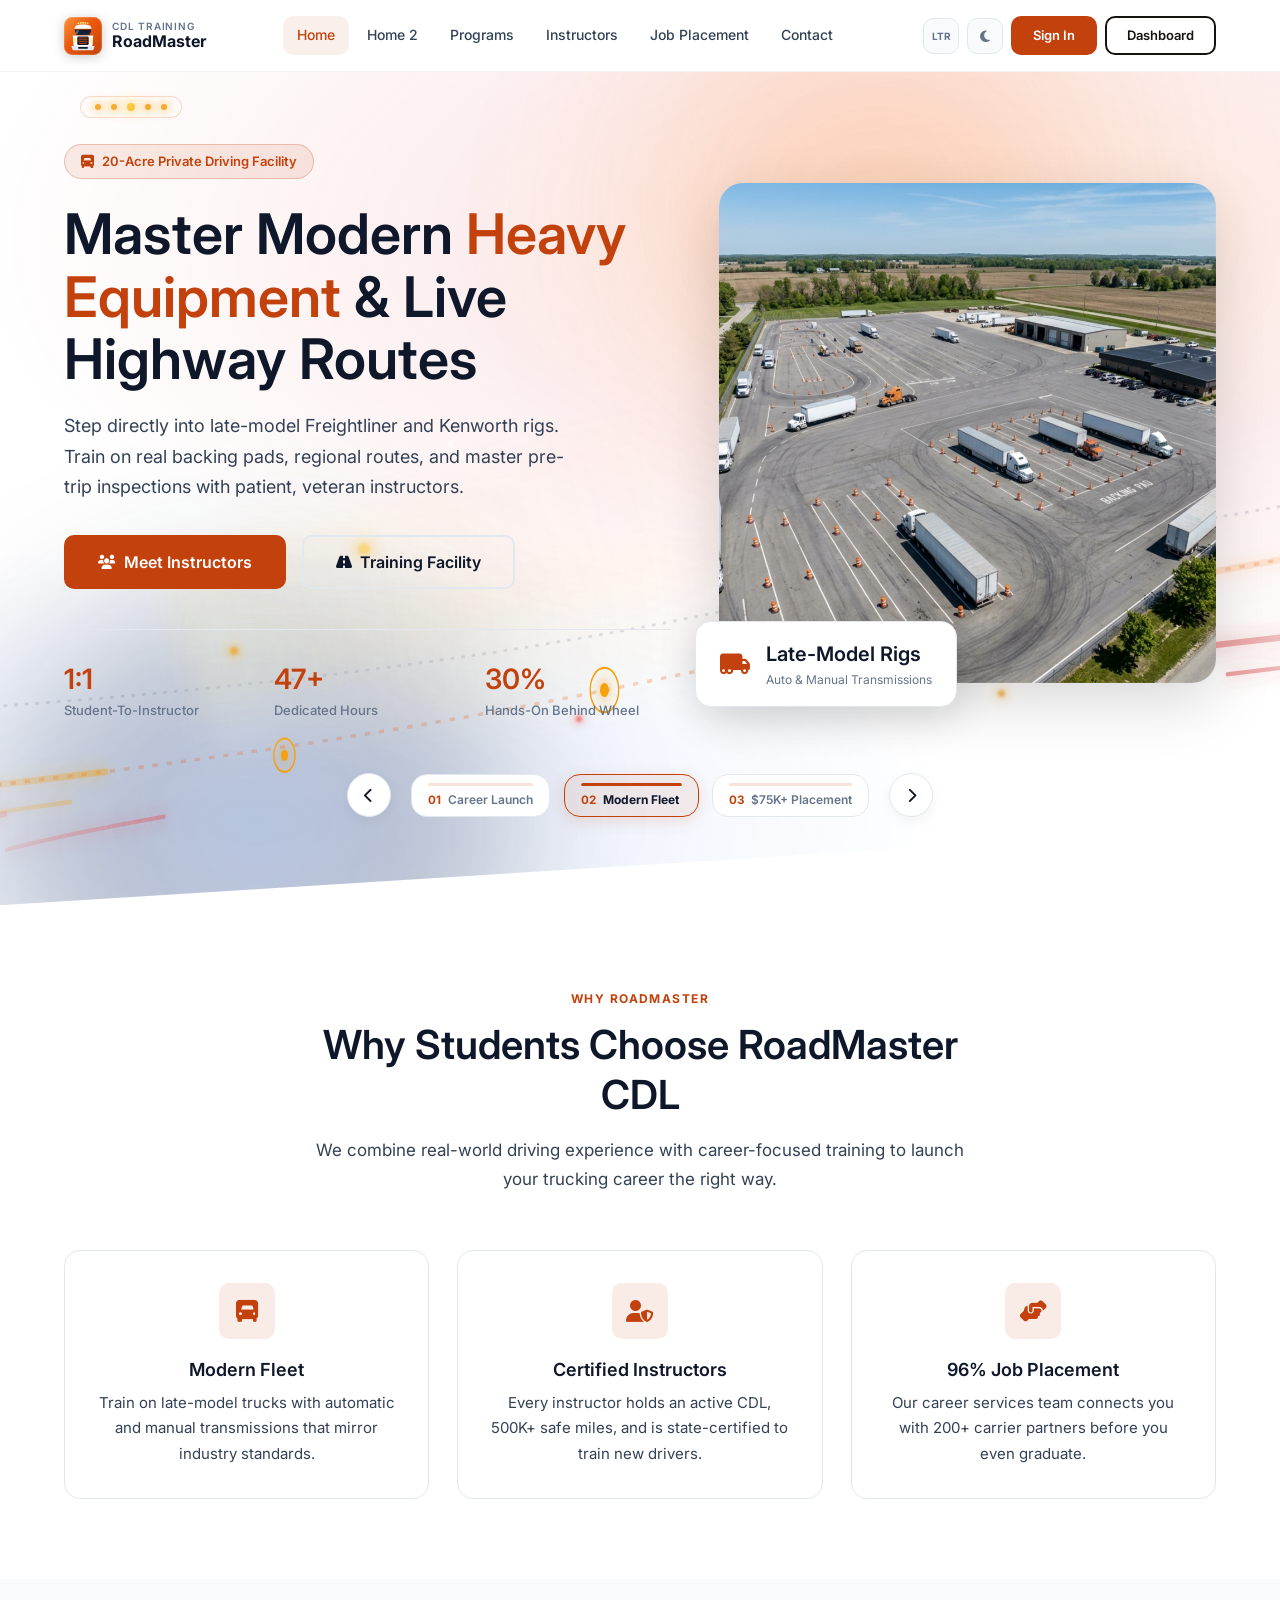
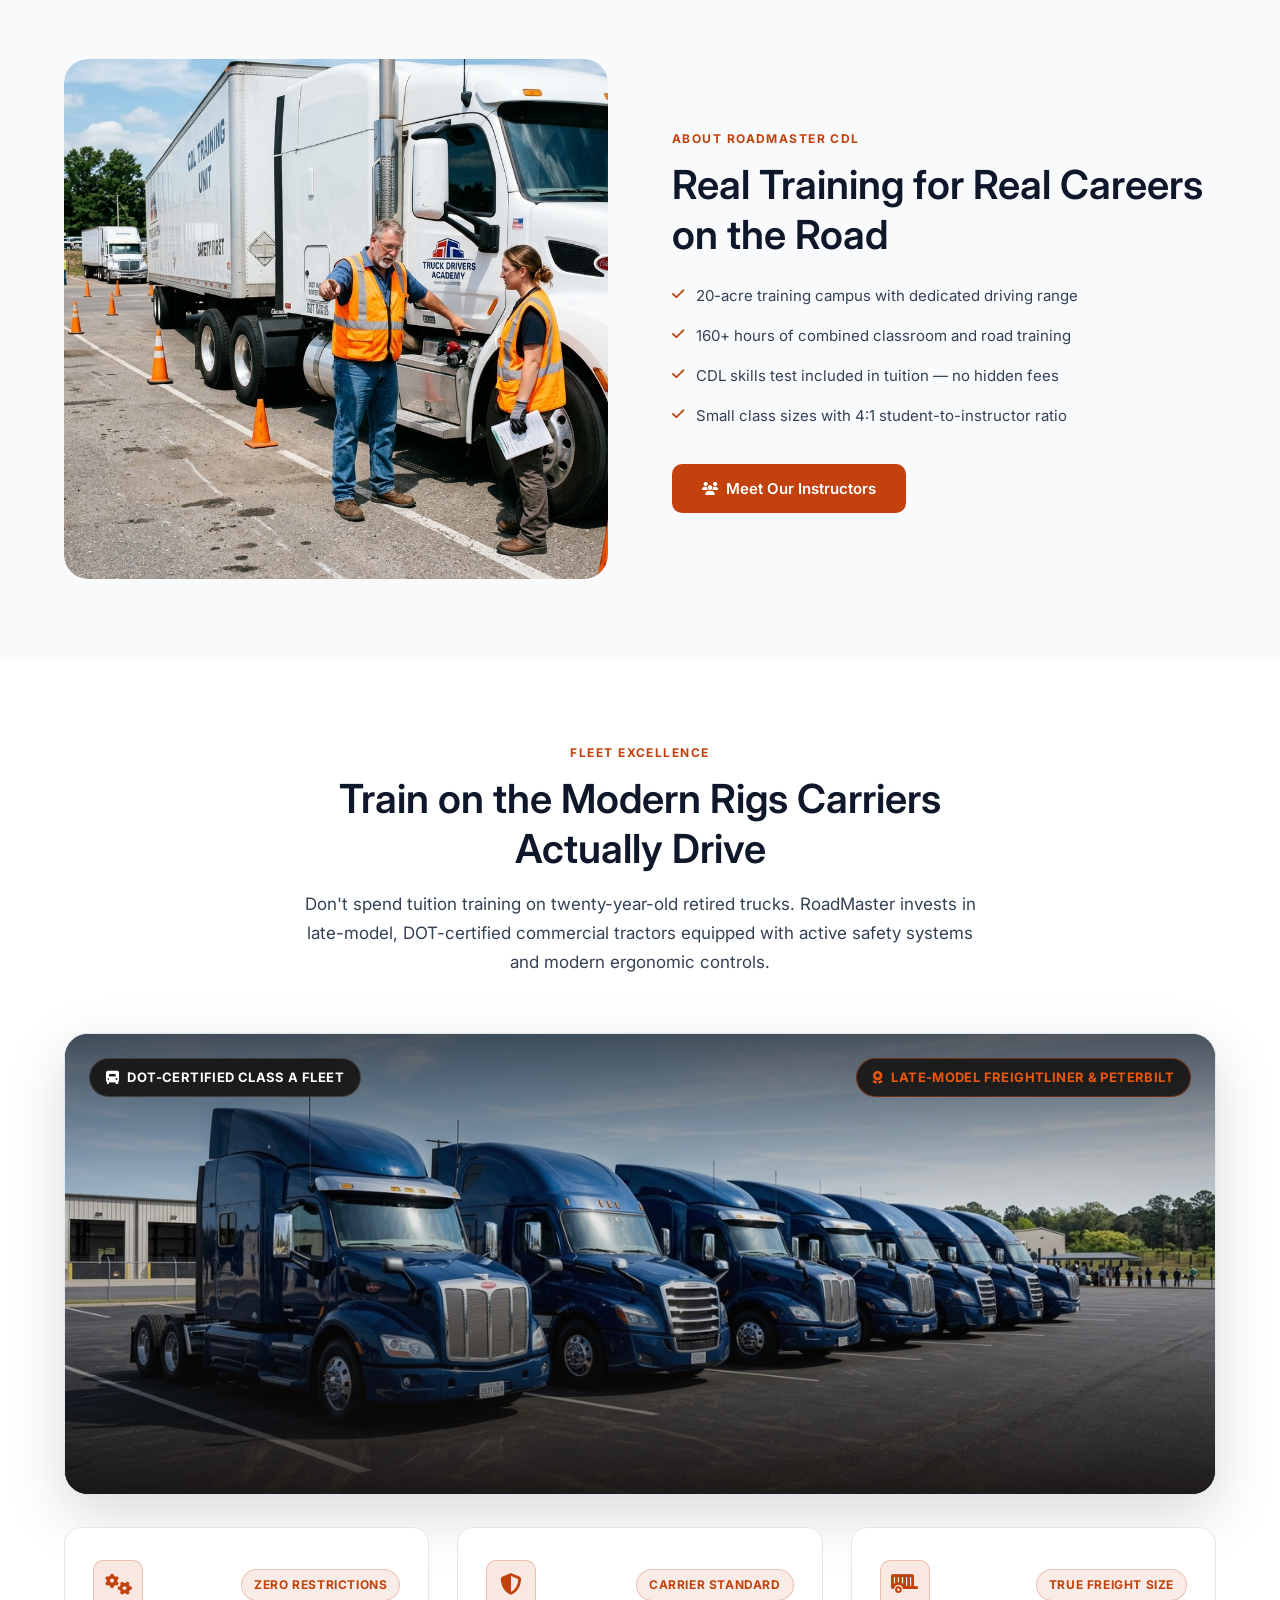
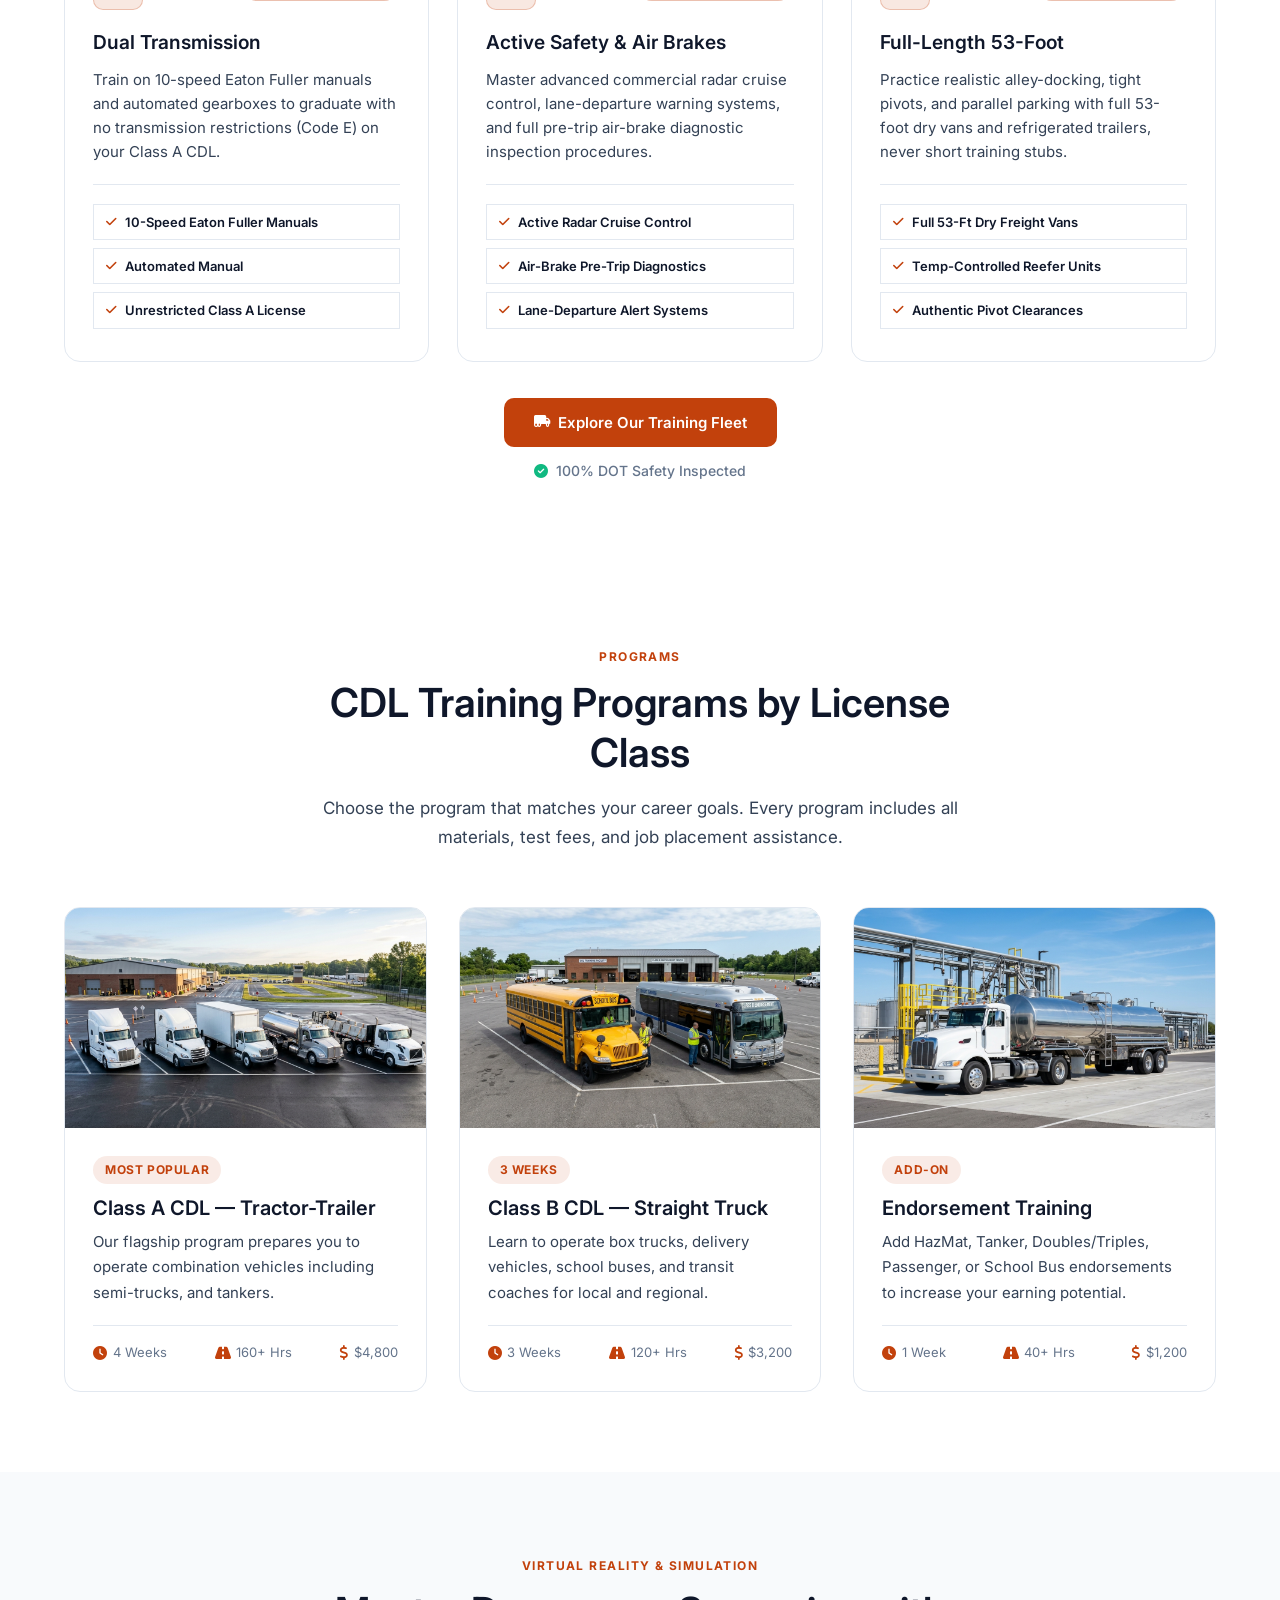
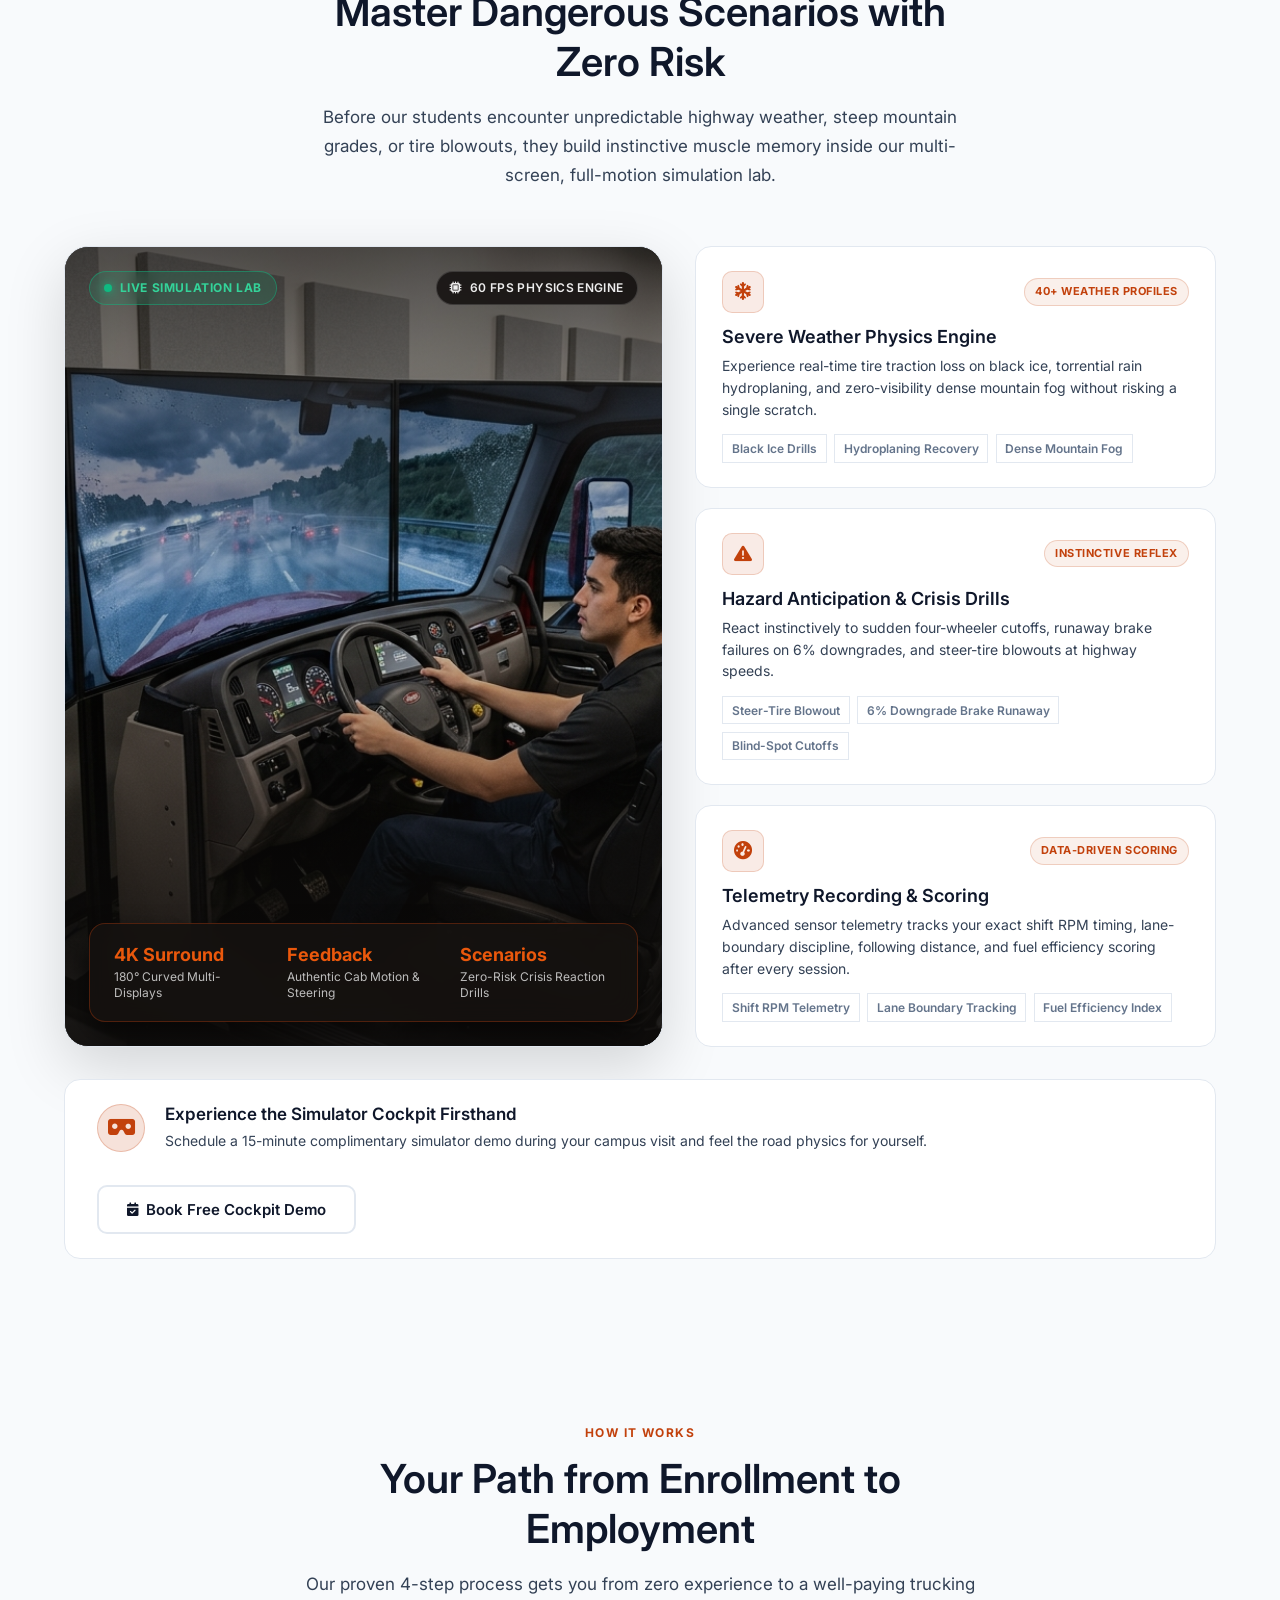
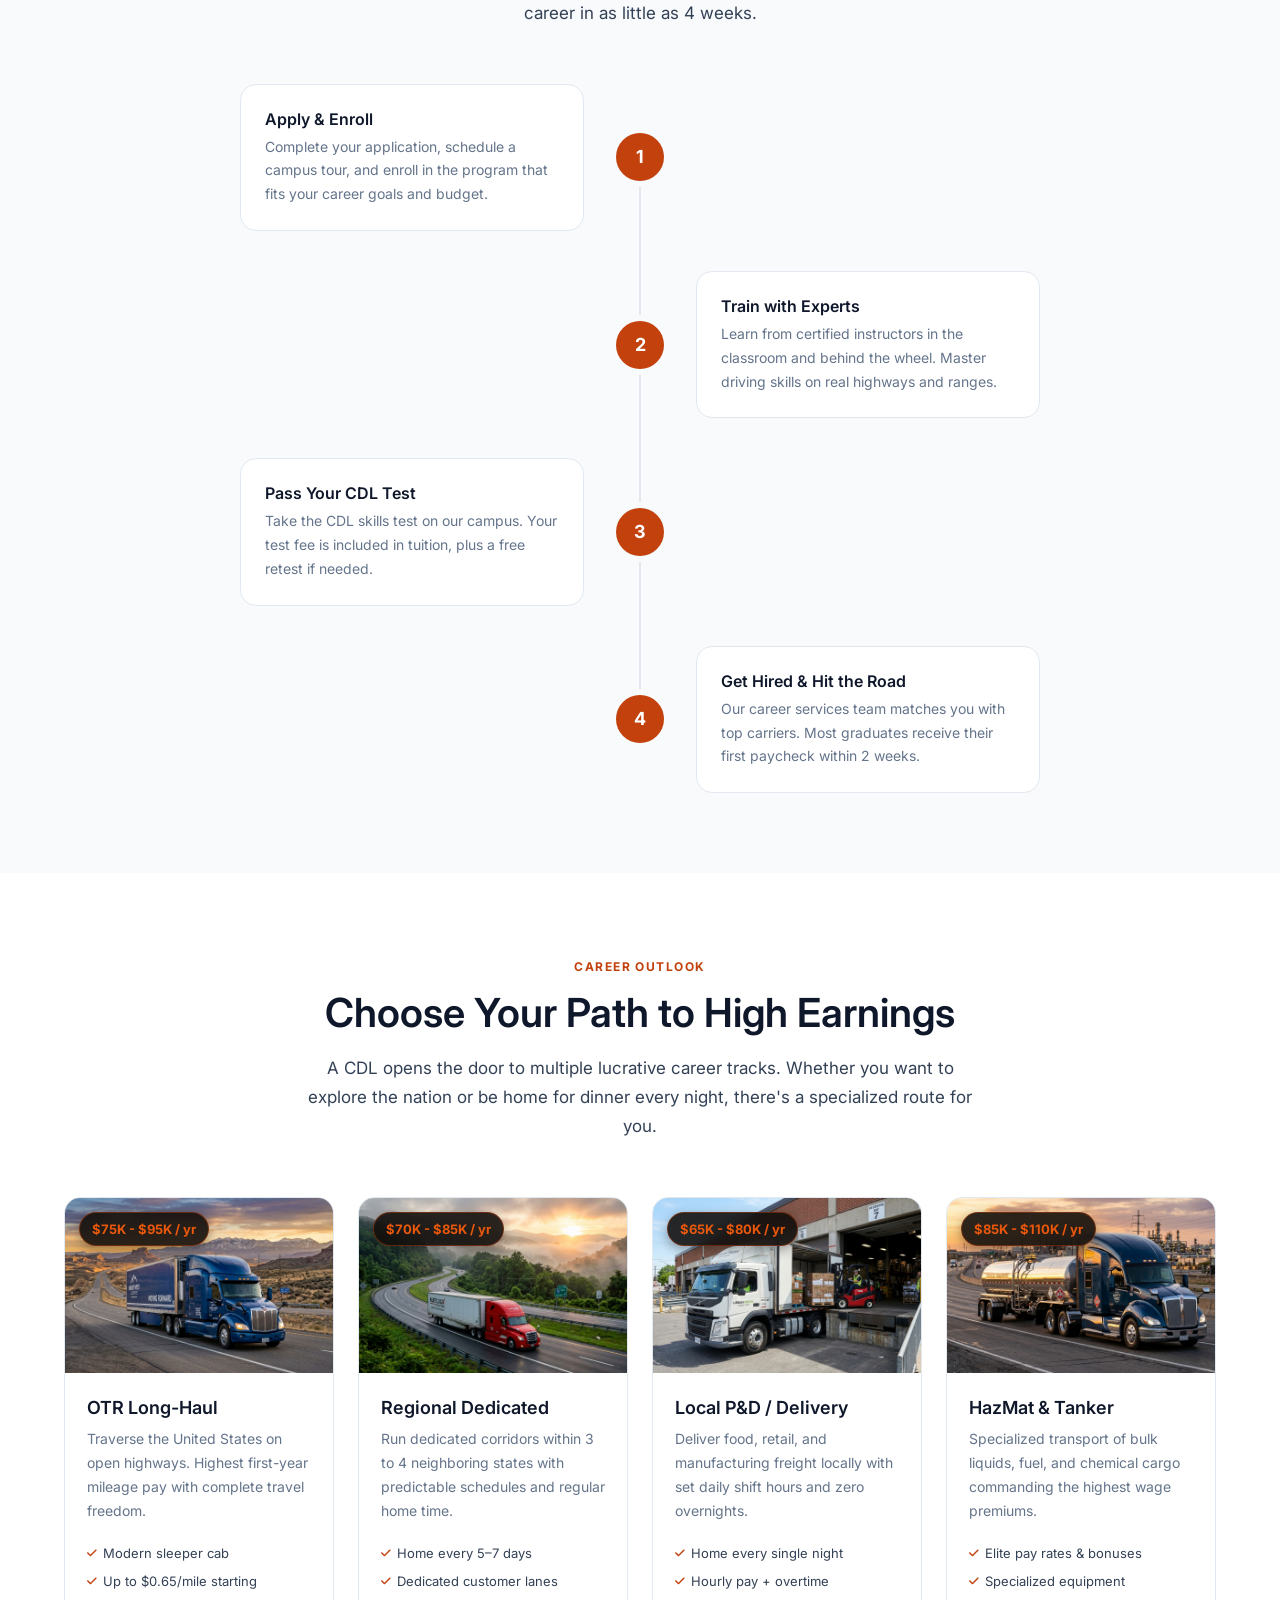
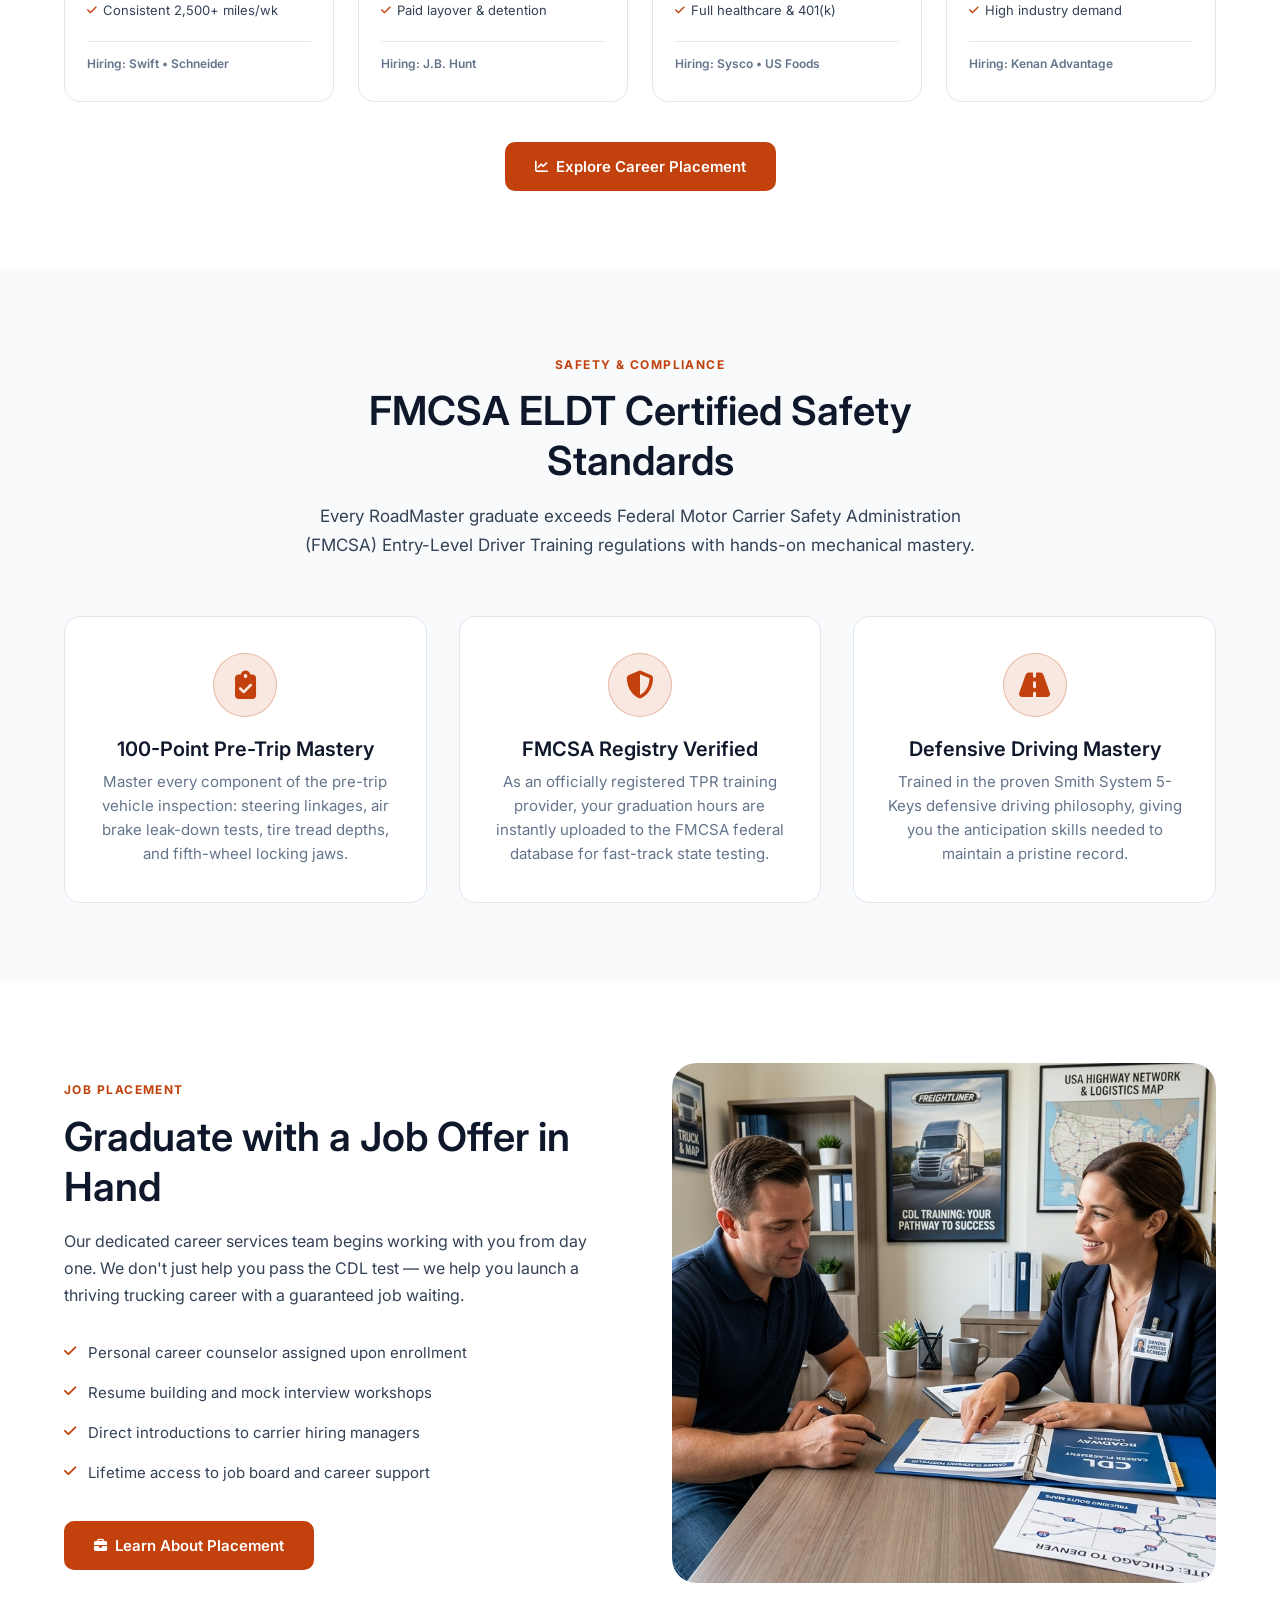
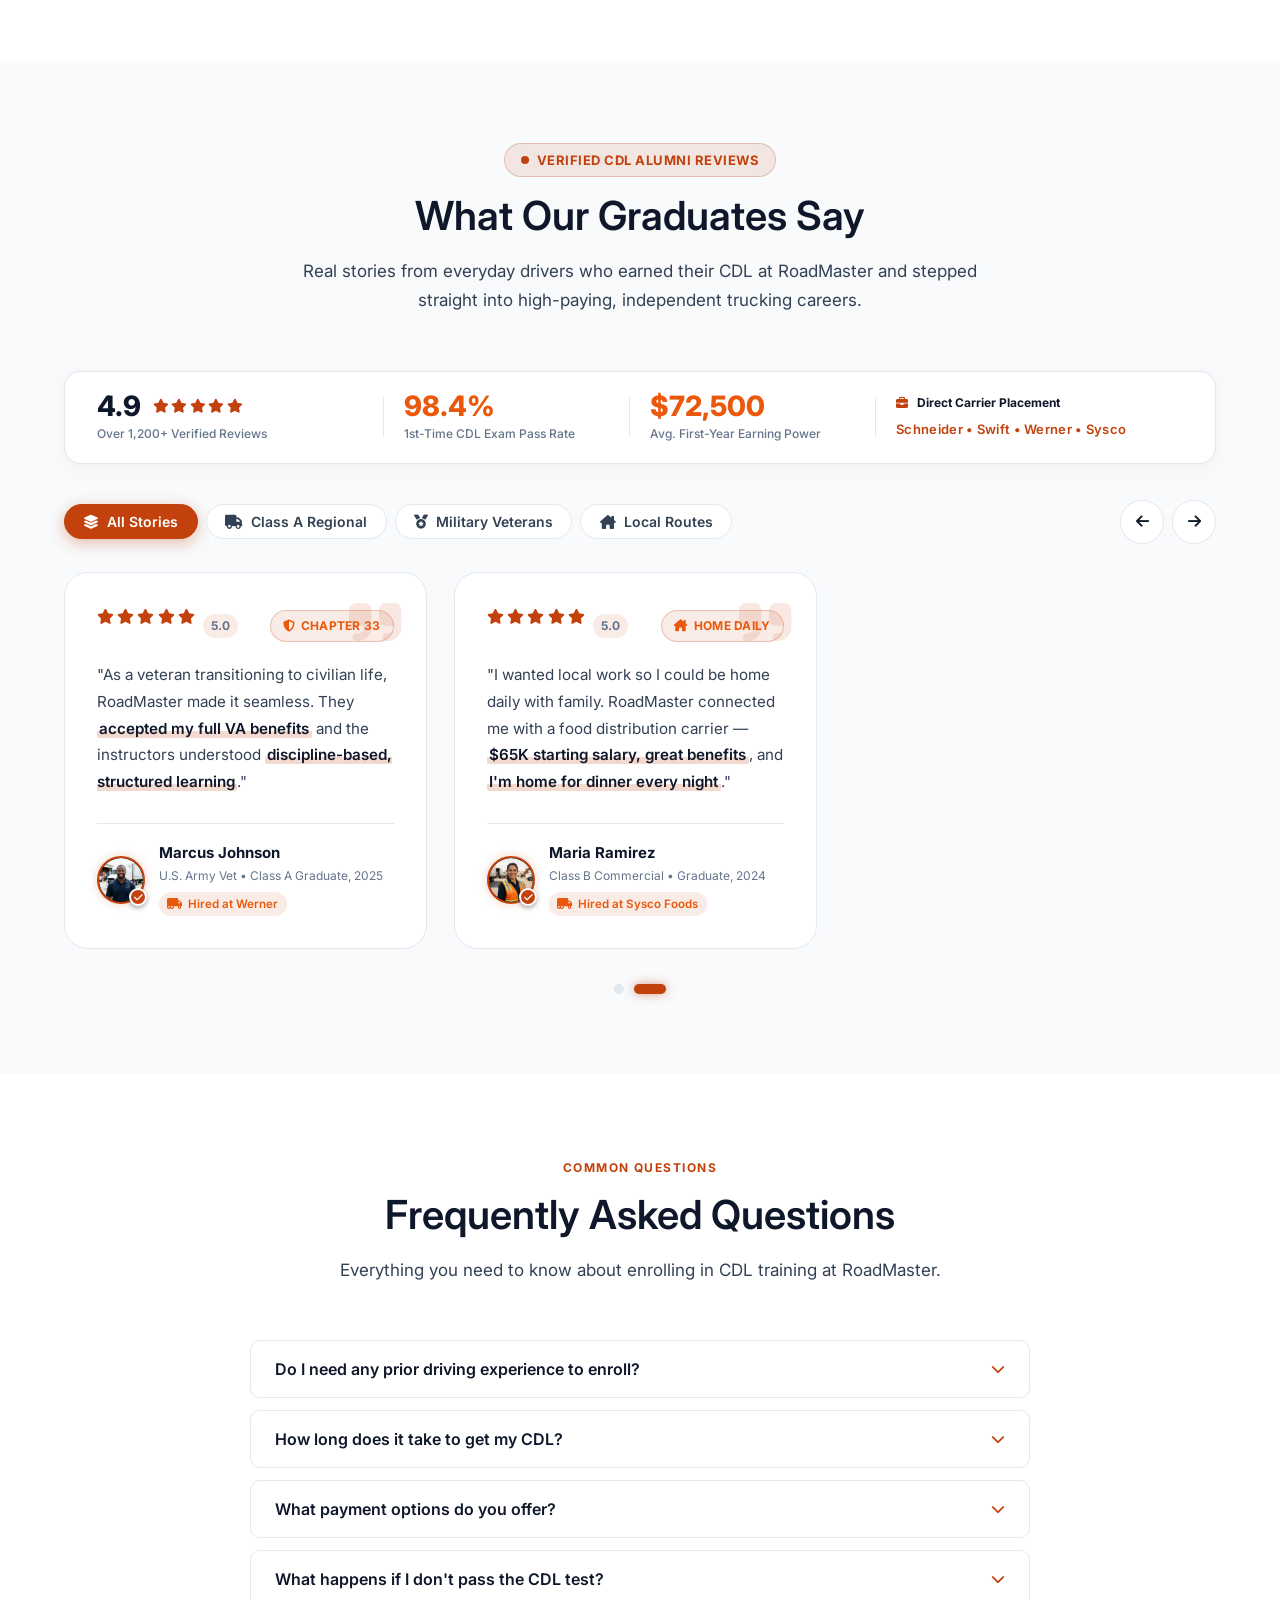
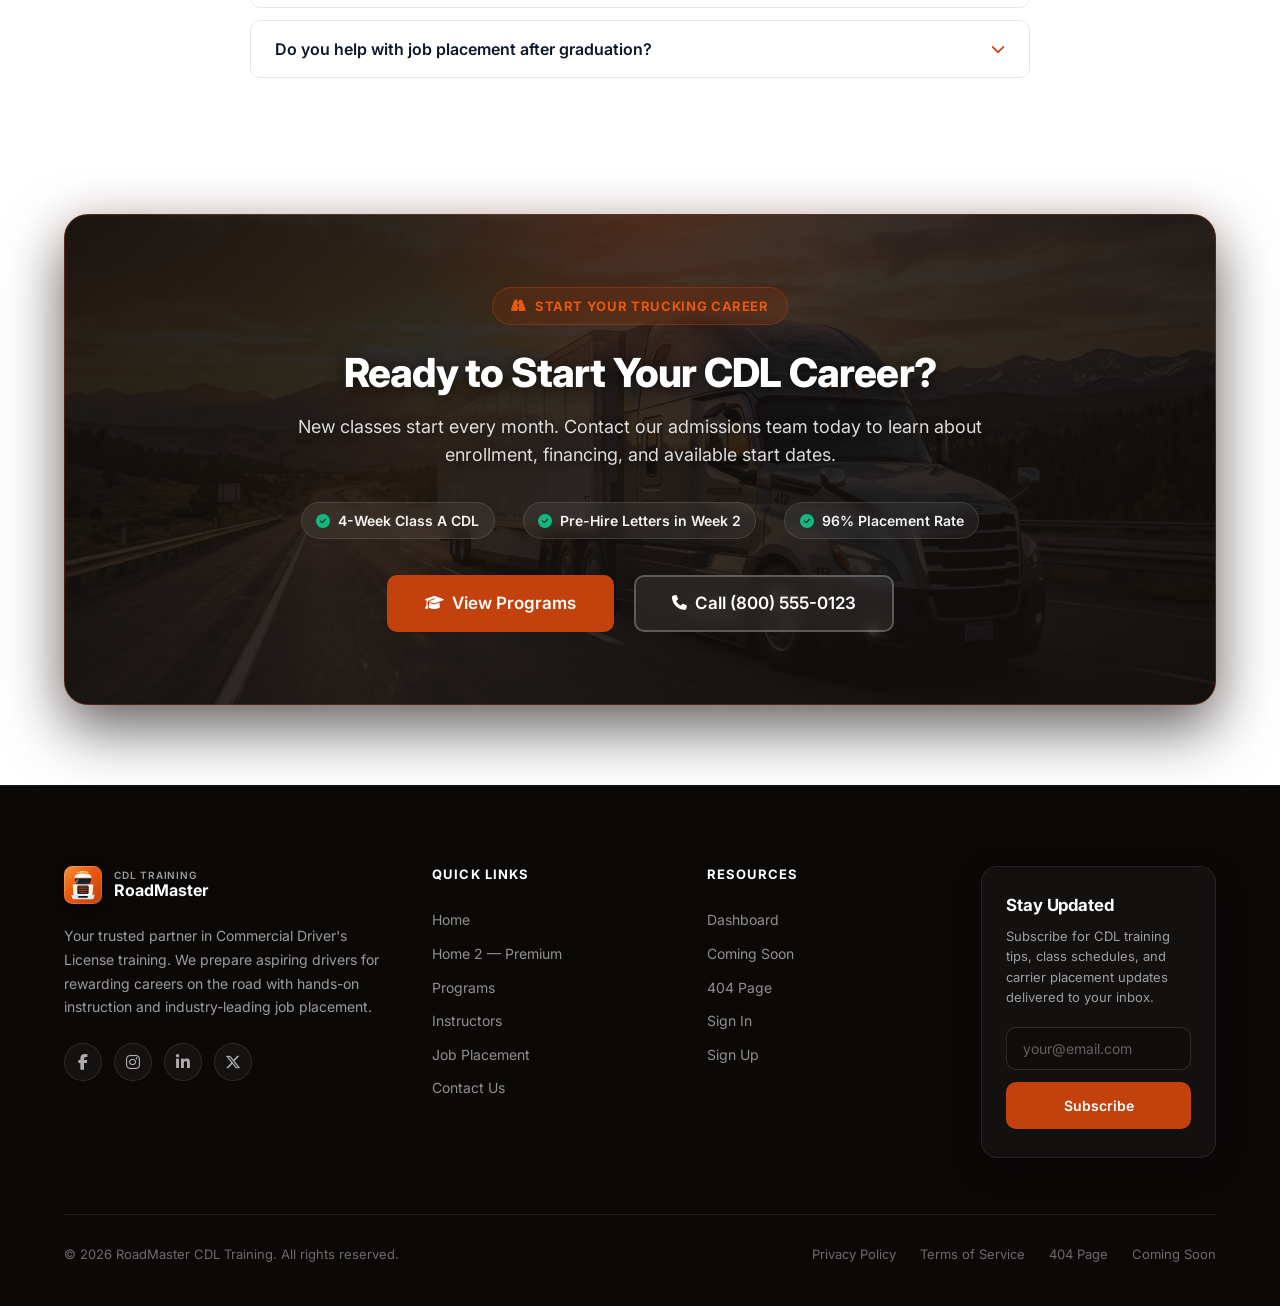
==== commit 73b48d71: "feat: add home2 variant page, hero slider, and newsletter components with related assets" ====
--- a/index.html
+++ b/index.html
@@ -621,48 +621,68 @@
         </div>
         <div class="career-matrix-grid">
             <div class="career-path-card fade-up">
-                <span class="career-salary-pill">$75K - $95K / yr</span>
-                <h3>OTR Long-Haul</h3>
-                <p>Traverse the United States on open highways. Highest first-year mileage pay with complete travel freedom.</p>
-                <ul class="career-perks-list">
-                    <li><i class="fas fa-check"></i> Modern sleeper cab </li>
-                    <li><i class="fas fa-check"></i> Up to $0.65/mile starting</li>
-                    <li><i class="fas fa-check"></i> Consistent 2,500+ </li>
-                </ul>
-                <div class="career-partners-tag">Hiring: Swift • Schneider</div>
+                <div class="career-card-img-wrap">
+                    <img src="assets/images/career-otr-interstate.jpg" alt="OTR Long-Haul sleeper cab semi-truck on interstate highway" loading="lazy">
+                    <span class="career-salary-pill">$75K - $95K / yr</span>
+                </div>
+                <div class="career-card-body">
+                    <h3>OTR Long-Haul</h3>
+                    <p>Traverse the United States on open highways. Highest first-year mileage pay with complete travel freedom.</p>
+                    <ul class="career-perks-list">
+                        <li><i class="fas fa-check"></i> Modern sleeper cab</li>
+                        <li><i class="fas fa-check"></i> Up to $0.65/mile starting</li>
+                        <li><i class="fas fa-check"></i> Consistent 2,500+ miles/wk</li>
+                    </ul>
+                    <div class="career-partners-tag">Hiring: Swift • Schneider</div>
+                </div>
             </div>
             <div class="career-path-card fade-up">
-                <span class="career-salary-pill">$70K - $85K / yr</span>
-                <h3>Regional Dedicated</h3>
-                <p>Run dedicated corridors within 3 to 4 neighboring states with predictable schedules and regular home time.</p>
-                <ul class="career-perks-list">
-                    <li><i class="fas fa-check"></i> Home every 5–7 days</li>
-                    <li><i class="fas fa-check"></i> Dedicated customer</li>
-                    <li><i class="fas fa-check"></i> Paid layover & detention</li>
-                </ul>
-                <div class="career-partners-tag">Hiring: J.B. Hunt</div>
+                <div class="career-card-img-wrap">
+                    <img src="assets/images/career-regional-freight.jpg" alt="Dedicated regional freight tractor-trailer on mountain interstate" loading="lazy">
+                    <span class="career-salary-pill">$70K - $85K / yr</span>
+                </div>
+                <div class="career-card-body">
+                    <h3>Regional Dedicated</h3>
+                    <p>Run dedicated corridors within 3 to 4 neighboring states with predictable schedules and regular home time.</p>
+                    <ul class="career-perks-list">
+                        <li><i class="fas fa-check"></i> Home every 5–7 days</li>
+                        <li><i class="fas fa-check"></i> Dedicated customer lanes</li>
+                        <li><i class="fas fa-check"></i> Paid layover & detention</li>
+                    </ul>
+                    <div class="career-partners-tag">Hiring: J.B. Hunt</div>
+                </div>
             </div>
             <div class="career-path-card fade-up">
-                <span class="career-salary-pill">$65K - $80K / yr</span>
-                <h3>Local P&D / Delivery</h3>
-                <p>Deliver food, retail, and manufacturing freight locally with set daily shift hours and zero overnights.</p>
-                <ul class="career-perks-list">
-                    <li><i class="fas fa-check"></i> Home every single night</li>
-                    <li><i class="fas fa-check"></i> Hourly pay + overtime</li>
-                    <li><i class="fas fa-check"></i> Full healthcare & 401(k)</li>
-                </ul>
-                <div class="career-partners-tag">Hiring: Sysco • US Foods</div>
+                <div class="career-card-img-wrap">
+                    <img src="assets/images/career-local-delivery.jpg" alt="Local delivery commercial day cab freight box truck at distribution bay" loading="lazy">
+                    <span class="career-salary-pill">$65K - $80K / yr</span>
+                </div>
+                <div class="career-card-body">
+                    <h3>Local P&D / Delivery</h3>
+                    <p>Deliver food, retail, and manufacturing freight locally with set daily shift hours and zero overnights.</p>
+                    <ul class="career-perks-list">
+                        <li><i class="fas fa-check"></i> Home every single night</li>
+                        <li><i class="fas fa-check"></i> Hourly pay + overtime</li>
+                        <li><i class="fas fa-check"></i> Full healthcare & 401(k)</li>
+                    </ul>
+                    <div class="career-partners-tag">Hiring: Sysco • US Foods</div>
+                </div>
             </div>
             <div class="career-path-card fade-up">
-                <span class="career-salary-pill">$85K - $110K / yr</span>
-                <h3>HazMat & Tanker</h3>
-                <p>Specialized transport of bulk liquids, fuel, and chemical cargo commanding the highest wage premiums.</p>
-                <ul class="career-perks-list">
-                    <li><i class="fas fa-check"></i> Elite pay rates & bonuses</li>
-                    <li><i class="fas fa-check"></i> Specialized equipment</li>
-                    <li><i class="fas fa-check"></i> Immediate industry</li>
-                </ul>
-                <div class="career-partners-tag">Hiring: Kenan Advantage</div>
+                <div class="career-card-img-wrap">
+                    <img src="assets/images/career-hazmat-tanker.jpg" alt="HazMat chemical and liquid bulk transport semi tanker truck" loading="lazy">
+                    <span class="career-salary-pill">$85K - $110K / yr</span>
+                </div>
+                <div class="career-card-body">
+                    <h3>HazMat & Tanker</h3>
+                    <p>Specialized transport of bulk liquids, fuel, and chemical cargo commanding the highest wage premiums.</p>
+                    <ul class="career-perks-list">
+                        <li><i class="fas fa-check"></i> Elite pay rates & bonuses</li>
+                        <li><i class="fas fa-check"></i> Specialized equipment</li>
+                        <li><i class="fas fa-check"></i> High industry demand</li>
+                    </ul>
+                    <div class="career-partners-tag">Hiring: Kenan Advantage</div>
+                </div>
             </div>
         </div>
         <div style="text-align:center;margin-top:2.5rem;" class="fade-up">
--- a/style.css
+++ b/style.css
@@ -775,11 +775,11 @@
    ============================================== */
 .hero-2 {
     position: relative;
-    min-height: 94vh;
+    min-height: 85vh;
     display: flex;
     align-items: center;
     overflow: hidden;
-    padding: 7rem 0 3.5rem;
+    padding: 3.5rem 0 3.5rem;
     background: #090C14;
 }
 .hero-2-ambient-glow {
@@ -3704,10 +3704,17 @@
     list-style: none;
     padding: 0;
     text-align: left;
-    margin-bottom: 2rem;
+    margin: 0 auto 2rem;
+    display: inline-flex;
+    flex-direction: column;
+    align-items: flex-start;
+    max-width: 100%;
     flex-grow: 1;
 }
-[dir="rtl"] .pricing-features { text-align: right; }
+[dir="rtl"] .pricing-features {
+    text-align: right;
+    align-items: flex-end;
+}
 .pricing-features li {
     display: flex;
     align-items: center;
@@ -3928,6 +3935,64 @@
     transform: translateX(-4px);
 }
 
+
+/* Footer Newsletter Card (matches reference) */
+.footer-newsletter-card {
+    background: rgba(255, 255, 255, 0.035);
+    border: 1px solid rgba(255, 255, 255, 0.08);
+    border-radius: var(--radius-lg);
+    padding: 1.75rem 1.5rem;
+    box-shadow: 0 10px 30px rgba(0, 0, 0, 0.25);
+    backdrop-filter: blur(8px);
+}
+.footer-newsletter-card h4 {
+    font-size: 1.05rem;
+    font-weight: 700;
+    color: #FFFFFF;
+    margin: 0 0 0.65rem 0;
+    text-transform: none;
+    letter-spacing: -0.01em;
+}
+.footer-newsletter-card p {
+    font-size: 0.8125rem;
+    line-height: 1.55;
+    color: rgba(255, 255, 255, 0.6);
+    margin: 0 0 1.25rem 0;
+}
+.footer-newsletter-form {
+    display: flex;
+    flex-direction: column;
+    gap: 0.75rem;
+}
+.footer-newsletter-input {
+    width: 100%;
+    padding: 0.75rem 1rem;
+    font-size: 0.875rem;
+    color: #FFFFFF;
+    background: rgba(15, 12, 10, 0.7);
+    border: 1px solid rgba(255, 255, 255, 0.12);
+    border-radius: var(--radius);
+    outline: none;
+    transition: var(--transition);
+    font-family: inherit;
+}
+.footer-newsletter-input:focus {
+    border-color: var(--secondary);
+    box-shadow: 0 0 0 3px rgba(var(--secondary-rgb), 0.2);
+    background: rgba(15, 12, 10, 0.95);
+}
+.footer-newsletter-input::placeholder {
+    color: rgba(255, 255, 255, 0.35);
+}
+.footer-newsletter-btn {
+    width: 100%;
+    justify-content: center;
+    padding: 0.75rem 1.25rem;
+    font-size: 0.875rem;
+    font-weight: 600;
+    border-radius: var(--radius);
+}
+
 .footer-bottom {
     border-top: 1px solid rgba(255, 255, 255, 0.07);
     padding-top: 1.75rem;
@@ -3989,7 +4054,65 @@
     .footer-social {
         justify-content: flex-start !important;
     }
-    .footer-bottom {
+    
+/* Footer Newsletter Card (matches reference) */
+.footer-newsletter-card {
+    background: rgba(255, 255, 255, 0.035);
+    border: 1px solid rgba(255, 255, 255, 0.08);
+    border-radius: var(--radius-lg);
+    padding: 1.75rem 1.5rem;
+    box-shadow: 0 10px 30px rgba(0, 0, 0, 0.25);
+    backdrop-filter: blur(8px);
+}
+.footer-newsletter-card h4 {
+    font-size: 1.05rem;
+    font-weight: 700;
+    color: #FFFFFF;
+    margin: 0 0 0.65rem 0;
+    text-transform: none;
+    letter-spacing: -0.01em;
+}
+.footer-newsletter-card p {
+    font-size: 0.8125rem;
+    line-height: 1.55;
+    color: rgba(255, 255, 255, 0.6);
+    margin: 0 0 1.25rem 0;
+}
+.footer-newsletter-form {
+    display: flex;
+    flex-direction: column;
+    gap: 0.75rem;
+}
+.footer-newsletter-input {
+    width: 100%;
+    padding: 0.75rem 1rem;
+    font-size: 0.875rem;
+    color: #FFFFFF;
+    background: rgba(15, 12, 10, 0.7);
+    border: 1px solid rgba(255, 255, 255, 0.12);
+    border-radius: var(--radius);
+    outline: none;
+    transition: var(--transition);
+    font-family: inherit;
+}
+.footer-newsletter-input:focus {
+    border-color: var(--secondary);
+    box-shadow: 0 0 0 3px rgba(var(--secondary-rgb), 0.2);
+    background: rgba(15, 12, 10, 0.95);
+}
+.footer-newsletter-input::placeholder {
+    color: rgba(255, 255, 255, 0.35);
+}
+.footer-newsletter-btn {
+    width: 100%;
+    justify-content: center;
+    padding: 0.75rem 1.25rem;
+    font-size: 0.875rem;
+    font-weight: 600;
+    border-radius: var(--radius);
+}
+
+.footer-bottom {
         flex-direction: column !important;
         align-items: flex-start !important;
         gap: 1rem !important;
@@ -4225,6 +4348,9 @@
         gap: 2.5rem;
         text-align: center;
     }
+    .split-image img {
+        height: 280px;
+    }
     .split-content.reverse > :first-child { order: 1; }
     .split-content.reverse > :last-child { order: 2; }
     .split-text {
@@ -4281,9 +4407,84 @@
     .page-banner { min-height: 320px; padding: 5rem 1rem 3.5rem; }
 }
 
+@media (max-width: 480px) {
+    .split-image img {
+        height: 220px;
+    }
+}
+
 /* ==============================================
    DASHBOARD - COURSE MATERIALS GRID & CARDS (EQUAL CONTENT & ALIGNED)
    ============================================== */
+.dash-quick-shortcuts {
+    display: grid;
+    grid-template-columns: repeat(4, 1fr);
+    gap: 1rem;
+    margin-bottom: 1.5rem;
+}
+@media (max-width: 1024px) {
+    .dash-quick-shortcuts {
+        grid-template-columns: repeat(2, 1fr);
+    }
+}
+@media (max-width: 580px) {
+    .dash-quick-shortcuts {
+        grid-template-columns: 1fr;
+    }
+}
+.endorsement-hub-grid {
+    display: grid;
+    grid-template-columns: repeat(3, 1fr);
+    gap: 1.25rem;
+}
+@media (max-width: 900px) {
+    .endorsement-hub-grid {
+        grid-template-columns: repeat(2, 1fr);
+    }
+    .endorsement-hub-grid > :last-child:nth-child(odd) {
+        grid-column: 1 / -1;
+        max-width: calc(50% - 0.625rem);
+        margin: 0 auto;
+        width: 100%;
+    }
+}
+@media (max-width: 580px) {
+    .endorsement-hub-grid {
+        grid-template-columns: 1fr;
+    }
+    .endorsement-hub-grid > :last-child:nth-child(odd) {
+        grid-column: auto;
+        max-width: 100%;
+        margin: 0;
+    }
+}
+.eldt-roadmap-grid {
+    display: grid;
+    grid-template-columns: repeat(5, 1fr);
+    gap: 1rem;
+}
+@media (max-width: 900px) {
+    .eldt-roadmap-grid {
+        grid-template-columns: repeat(6, 1fr);
+    }
+    .eldt-roadmap-grid > :nth-child(-n+3) {
+        grid-column: span 2;
+    }
+    .eldt-roadmap-grid > :nth-child(4) {
+        grid-column: 2 / span 2;
+    }
+    .eldt-roadmap-grid > :nth-child(5) {
+        grid-column: 4 / span 2;
+    }
+}
+@media (max-width: 580px) {
+    .eldt-roadmap-grid {
+        grid-template-columns: 1fr;
+    }
+    .eldt-roadmap-grid > :nth-child(n) {
+        grid-column: auto;
+    }
+}
 .dash-study-stats-grid {
     display: grid;
     grid-template-columns: repeat(auto-fit, minmax(200px, 1fr));
@@ -4311,7 +4512,7 @@
 }
 .dash-material-card .dash-panel-body {
     text-align: center;
-    padding: 1.625rem 1.25rem 1.375rem 1.25rem;
+    padding: 1.25rem 1.15rem 1.15rem;
     display: flex;
     flex-direction: column;
     flex: 1;
@@ -4319,20 +4520,20 @@
     box-sizing: border-box;
 }
 .dash-material-icon {
-    font-size: 2rem;
-    margin-bottom: 0.875rem;
+    font-size: 1.85rem;
+    margin-bottom: 0.5rem;
     display: inline-flex;
     align-items: center;
     justify-content: center;
-    height: 2.25rem;
+    height: 2rem;
 }
 .dash-material-card h4 {
-    margin: 0 0 0.5rem 0;
+    margin: 0 0 0.35rem 0;
     font-size: 0.9375rem;
-    line-height: 1.35;
+    line-height: 1.25;
     font-weight: 700;
     color: var(--text);
-    min-height: 2.6rem;
+    height: 1.4rem;
     display: flex;
     align-items: center;
     justify-content: center;
@@ -4341,9 +4542,9 @@
 .dash-material-card p {
     font-size: 0.8125rem;
     color: var(--text-muted);
-    margin: 0 0 1.25rem 0;
-    line-height: 1.45;
-    flex: 1;
+    margin: 0 0 0.75rem 0;
+    line-height: 1.4;
+    height: 2.75rem;
     display: flex;
     align-items: center;
     justify-content: center;
@@ -4754,12 +4955,51 @@
     background: var(--bg-card);
     border: 1px solid var(--border);
     border-radius: var(--radius-lg);
-    padding: 2rem 1.5rem;
+    padding: 0;
     display: flex;
     flex-direction: column;
     transition: transform 0.3s cubic-bezier(0.4, 0, 0.2, 1), border-color 0.3s ease, box-shadow 0.3s ease;
     position: relative;
     overflow: hidden;
+}
+.career-card-img-wrap {
+    position: relative;
+    width: 100%;
+    height: 175px;
+    overflow: hidden;
+    background: #0f0c0a;
+}
+.career-card-img-wrap img {
+    width: 100%;
+    height: 100%;
+    object-fit: cover;
+    object-position: center;
+    display: block;
+    transition: transform 0.6s cubic-bezier(0.4, 0, 0.2, 1);
+}
+.career-path-card:hover .career-card-img-wrap img {
+    transform: scale(1.08);
+}
+.career-card-img-wrap .career-salary-pill {
+    position: absolute;
+    top: 14px;
+    left: 14px;
+    margin-bottom: 0;
+    background: rgba(15, 12, 10, 0.88);
+    backdrop-filter: blur(8px);
+    border: 1px solid rgba(var(--secondary-rgb), 0.45);
+    box-shadow: 0 4px 12px rgba(0, 0, 0, 0.35);
+    z-index: 2;
+}
+[dir="rtl"] .career-card-img-wrap .career-salary-pill {
+    left: auto;
+    right: 14px;
+}
+.career-card-body {
+    padding: 1.5rem 1.35rem 1.75rem;
+    display: flex;
+    flex-direction: column;
+    flex-grow: 1;
 }
 .career-path-card::before {
     content: '';
@@ -5340,7 +5580,11 @@
 
 /* Responsive adjustments */
 @media (max-width: 992px) {
-    .prog-compare-grid { grid-template-columns: 1fr; }
+    .prog-compare-grid {
+        grid-template-columns: 1fr;
+        max-width: 480px;
+        margin: 0 auto;
+    }
     .syllabus-timeline-grid { grid-template-columns: repeat(2, 1fr); }
     .mech-lab-showcase { grid-template-columns: 1fr; gap: 2rem; }
 }
@@ -8166,6 +8410,27 @@
         min-height: 280px;
         max-height: 380px;
     }
+    .cta-split-content {
+        text-align: center;
+        align-items: center;
+    }
+    .cta-split-badge {
+        margin-left: auto;
+        margin-right: auto;
+    }
+    .cta-split-perks {
+        align-items: flex-start;
+        display: inline-flex;
+        margin-left: auto;
+        margin-right: auto;
+        text-align: left;
+    }
+    [dir="rtl"] .cta-split-perks {
+        text-align: right;
+    }
+    .cta-split-actions {
+        justify-content: center;
+    }
 }
 
 @media (max-width: 640px) {
@@ -8198,7 +8463,6 @@
     border: 1px solid var(--border);
     border-radius: var(--radius-xl);
     padding: 2.25rem 1.75rem 2rem;
-    min-height: 440px;
     display: flex;
     flex-direction: column;
     position: relative;
@@ -8330,6 +8594,15 @@
 @media (max-width: 991px) {
     .mentorship-timeline-grid {
         grid-template-columns: repeat(2, 1fr);
+        max-width: 720px;
+        margin-left: auto;
+        margin-right: auto;
+    }
+    .mentorship-timeline-grid .mentor-phase-card:last-child:nth-child(odd) {
+        grid-column: 1 / -1;
+        max-width: calc(50% - 0.875rem);
+        margin: 0 auto;
+        width: 100%;
     }
     .mentorship-trust-ribbon {
         flex-direction: column;
@@ -8345,6 +8618,12 @@
 @media (max-width: 640px) {
     .mentorship-timeline-grid {
         grid-template-columns: 1fr;
+        max-width: 440px;
+    }
+    .mentorship-timeline-grid .mentor-phase-card:last-child:nth-child(odd) {
+        grid-column: auto;
+        max-width: 100%;
+        margin: 0;
     }
     .mentor-phase-card h4 {
         min-height: auto;
@@ -8671,7 +8950,7 @@
 .hero-truck-cab-cluster {
     position: absolute;
     top: 24px;
-    left: 48px;
+    left: 80px;
     display: inline-flex;
     align-items: center;
     gap: 10px;
@@ -8708,10 +8987,8 @@
 
 @keyframes cabLightGlow {
     0% { opacity: 0.7; transform: scale(0.95); }
+    50% { opacity: 0.35; transform: scale(0.8); }
     100% { opacity: 1; transform: scale(1.15); box-shadow: 0 0 12px #f59e0b, 0 0 20px rgba(245, 158, 11, 1); }
-}
-
-50% { opacity: 0.35; transform: scale(0.8); }
 }
 
 /* 8. Floating Road Bokeh & Dust Sparks */
@@ -8818,3 +9095,136 @@
         width: 100%;
     }
 }
+
+
+/* Programs Specialty Endorsements Enhanced Cards */
+.prog-endorse-card {
+    padding: 0 !important;
+    display: flex;
+    flex-direction: column;
+    overflow: hidden;
+    text-align: left !important;
+    background: var(--bg-card);
+    border: 1px solid var(--border);
+    border-radius: var(--radius-lg);
+    transition: var(--transition);
+}
+.prog-endorse-img-wrap {
+    position: relative;
+    width: 100%;
+    height: 180px;
+    overflow: hidden;
+    background: #0f0c0a;
+}
+.prog-endorse-img-wrap img {
+    width: 100%;
+    height: 100%;
+    object-fit: cover;
+    object-position: center;
+    display: block;
+    transition: transform 0.5s cubic-bezier(0.4, 0, 0.2, 1);
+}
+.prog-endorse-card:hover .prog-endorse-img-wrap img {
+    transform: scale(1.06);
+}
+.prog-endorse-badge {
+    position: absolute;
+    bottom: 12px;
+    left: 16px;
+    width: 44px !important;
+    height: 44px !important;
+    border-radius: 50% !important;
+    background: rgba(15, 12, 10, 0.85) !important;
+    color: var(--secondary) !important;
+    border: 1px solid rgba(var(--secondary-rgb), 0.4) !important;
+    box-shadow: 0 4px 12px rgba(0, 0, 0, 0.4) !important;
+    display: flex !important;
+    align-items: center;
+    justify-content: center;
+    margin: 0 !important;
+    font-size: 1.15rem !important;
+    backdrop-filter: blur(6px);
+}
+[dir="rtl"] .prog-endorse-badge {
+    left: auto;
+    right: 16px;
+}
+.prog-endorse-body {
+    padding: 1.5rem 1.6rem 1.75rem;
+    display: flex;
+    flex-direction: column;
+    flex: 1;
+}
+.prog-endorse-body h4 {
+    font-size: 1.2rem;
+    font-weight: 700;
+    margin: 0 0 0.5rem 0;
+    color: var(--text);
+}
+.prog-endorse-body p {
+    font-size: 0.925rem;
+    line-height: 1.6;
+    color: var(--text-secondary);
+    margin: 0;
+}
+
+
+/* ==============================================
+   HERO 2 SLIDER (3-Slide Carousel, 5s Transition)
+   ============================================== */
+.hero-2-slider {
+    position: relative;
+    width: 100%;
+}
+.hero-2-slides-wrapper {
+    position: relative;
+    width: 100%;
+}
+.hero-2-slide {
+    display: none;
+    opacity: 0;
+    visibility: hidden;
+    transition: opacity 0.6s cubic-bezier(0.4, 0, 0.2, 1);
+}
+.hero-2-slide.active {
+    display: block;
+    opacity: 1;
+    visibility: visible;
+}
+
+/* Staggered entrance animations for Home 2 slides */
+.hero-2-slide.active .hero-2-col-left .hero-2-live-badge {
+    animation: heroElemFadeUp 0.5s cubic-bezier(0.16, 1, 0.3, 1) 0.05s both;
+}
+.hero-2-slide.active .hero-2-col-left .hero-2-title {
+    animation: heroElemFadeUp 0.6s cubic-bezier(0.16, 1, 0.3, 1) 0.12s both;
+}
+.hero-2-slide.active .hero-2-col-left .hero-2-desc {
+    animation: heroElemFadeUp 0.6s cubic-bezier(0.16, 1, 0.3, 1) 0.2s both;
+}
+.hero-2-slide.active .hero-2-col-left .hero-2-perks-row,
+.hero-2-slide.active .hero-2-col-left .hero-2-actions {
+    animation: heroElemFadeUp 0.6s cubic-bezier(0.16, 1, 0.3, 1) 0.28s both;
+}
+.hero-2-slide.active .hero-2-col-left .hero-2-trust-strip {
+    animation: heroElemFadeUp 0.6s cubic-bezier(0.16, 1, 0.3, 1) 0.36s both;
+}
+.hero-2-slide.active .hero-2-col-right .hero-2-glass-card {
+    animation: heroZoomIn 0.7s cubic-bezier(0.16, 1, 0.3, 1) 0.15s both;
+}
+.hero-2-slide.active .hero-2-col-right .hero-2-float-pill {
+    animation: heroFloatIn 0.7s cubic-bezier(0.34, 1.56, 0.64, 1) 0.3s both;
+}
+
+.hero-2-slider-controls {
+    display: flex;
+    align-items: center;
+    justify-content: center;
+    gap: 1.25rem;
+    margin-top: 2.75rem;
+    position: relative;
+    z-index: 5;
+}
+.hero-2-slider:hover .hero-indicator.active .hero-indicator-fill {
+    animation-play-state: paused;
+}
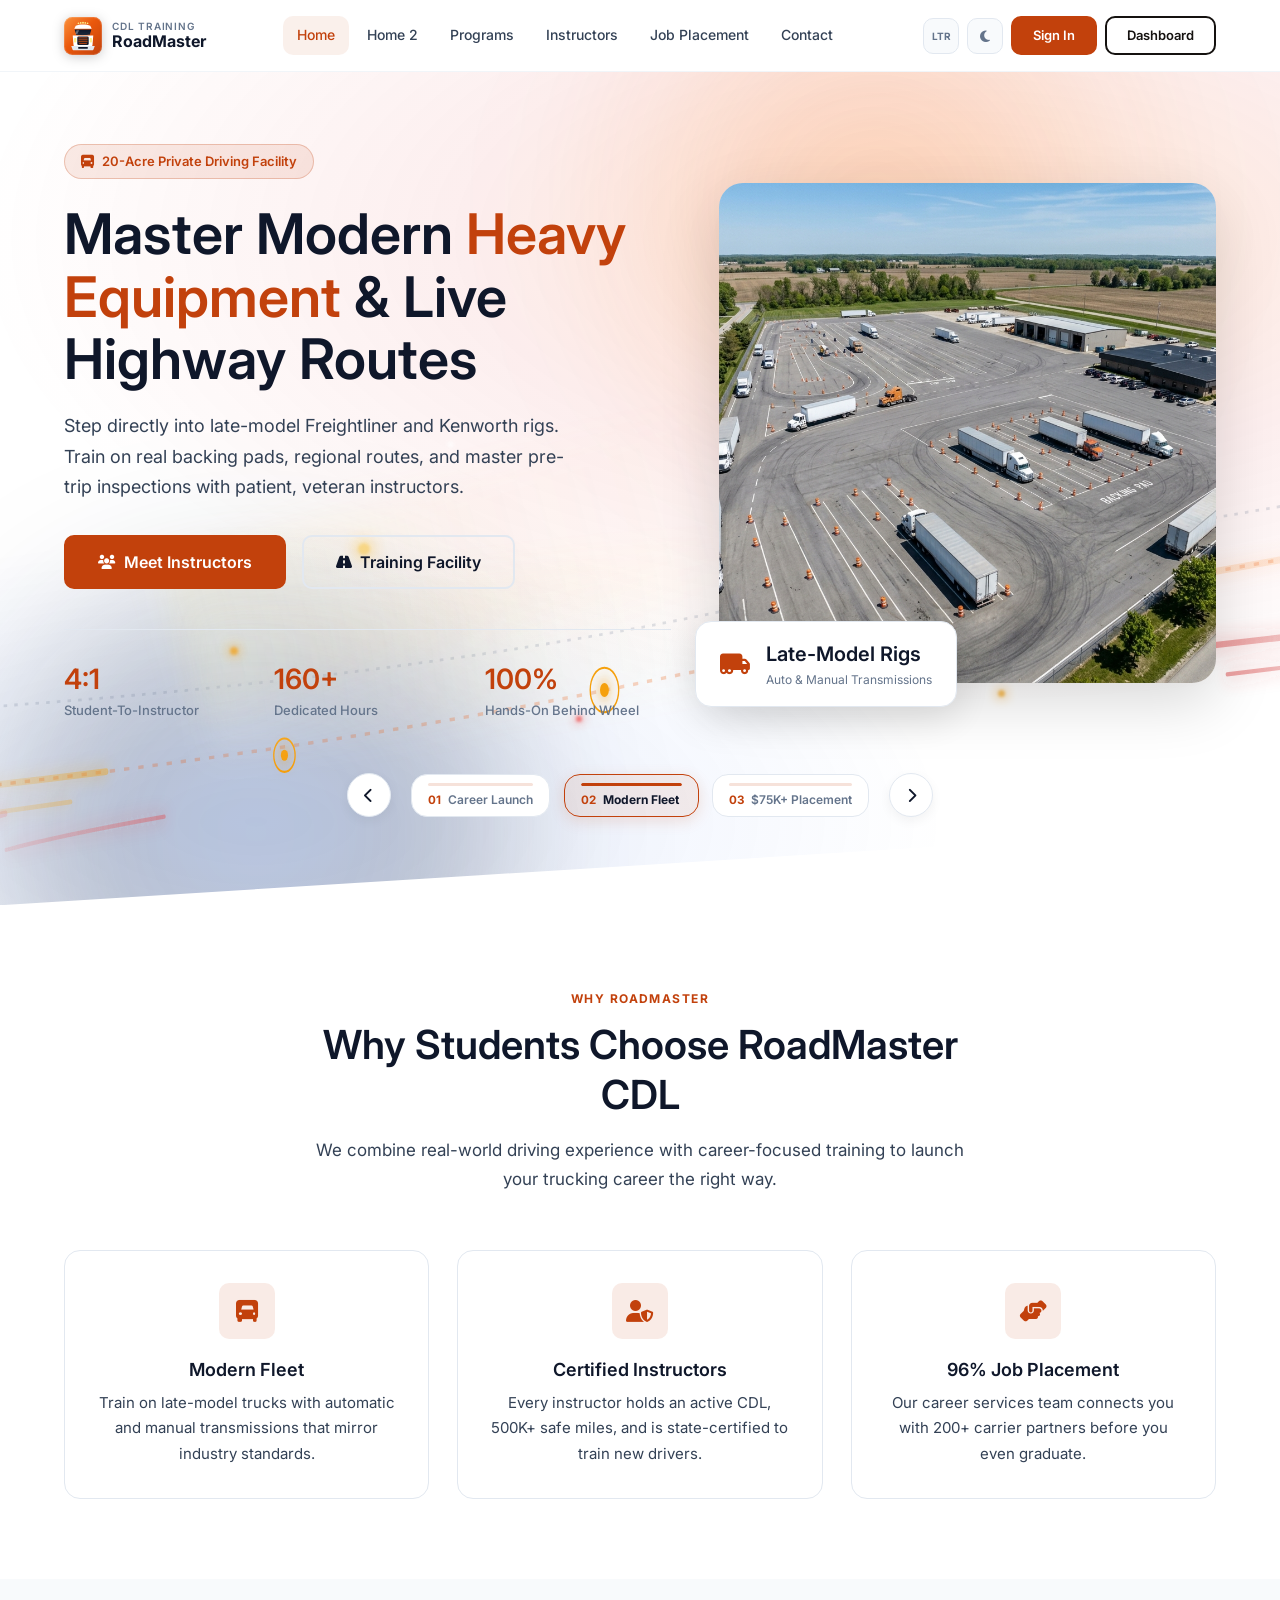
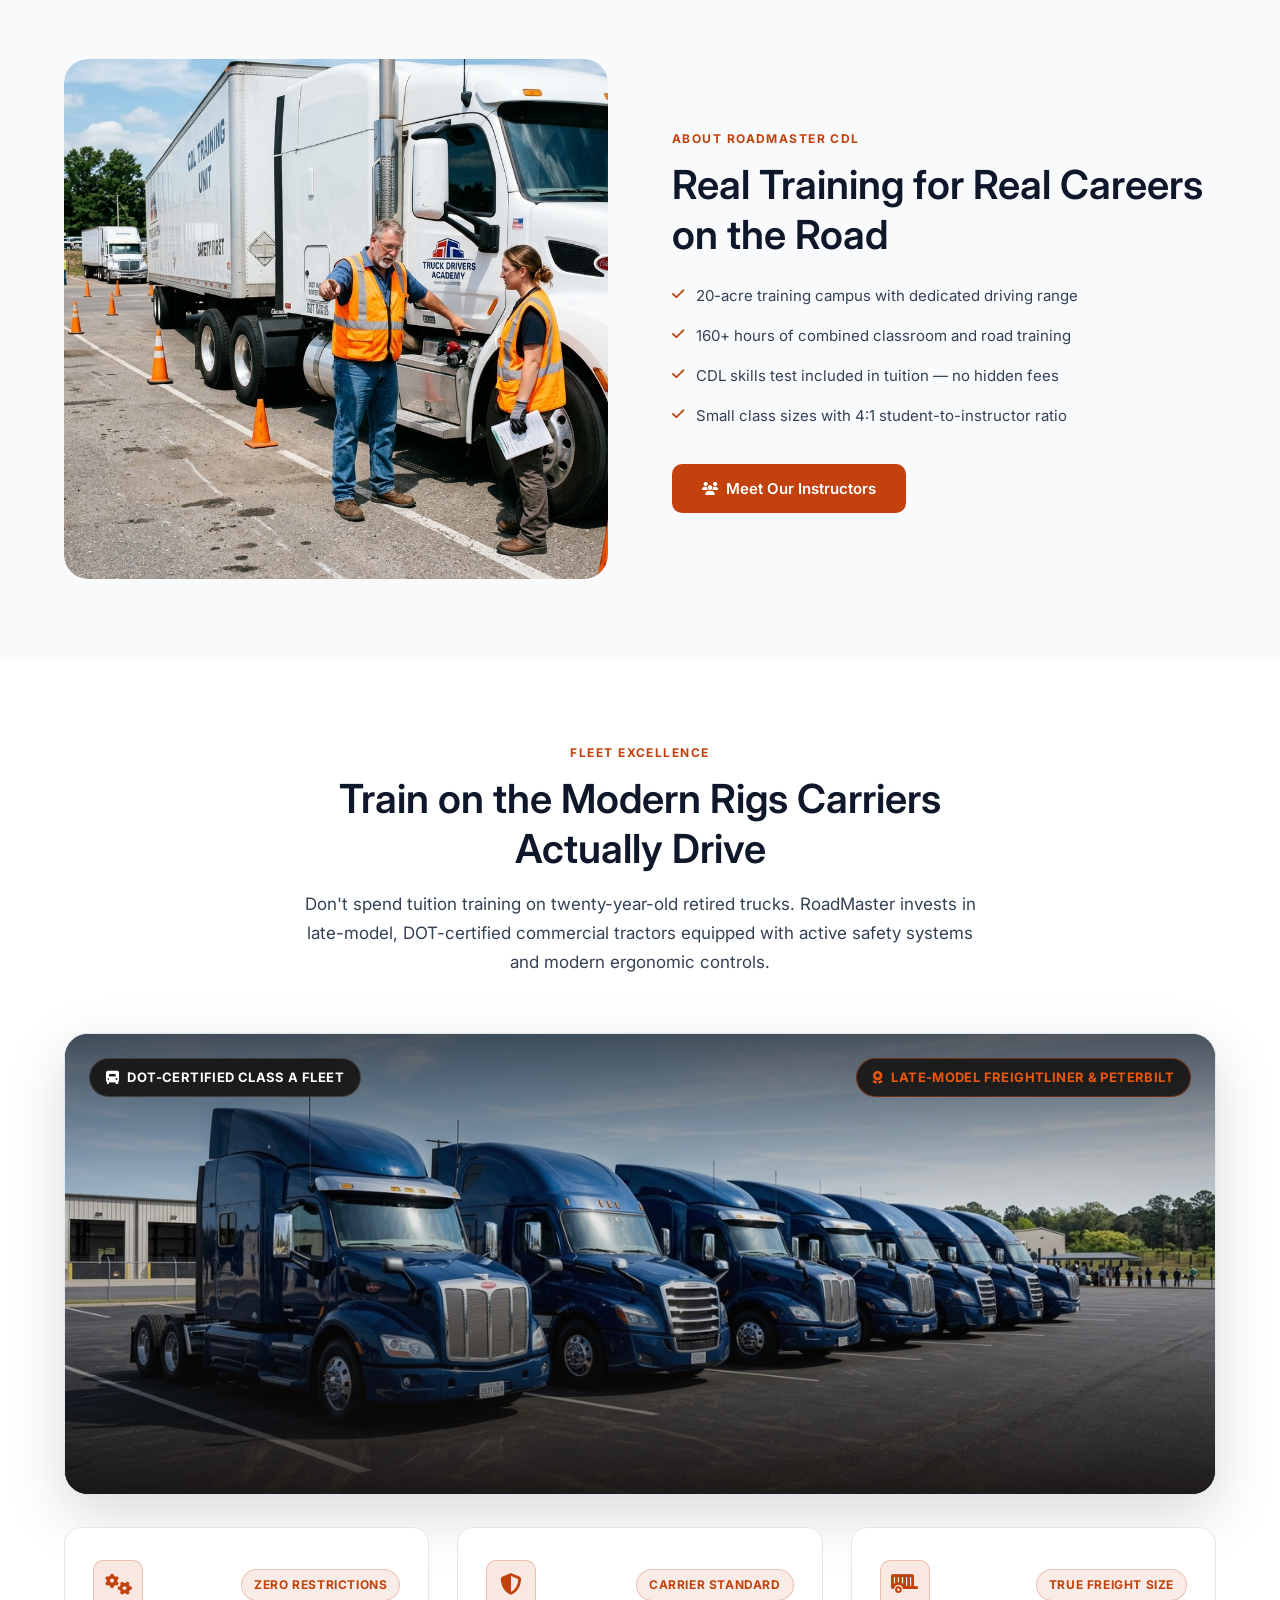
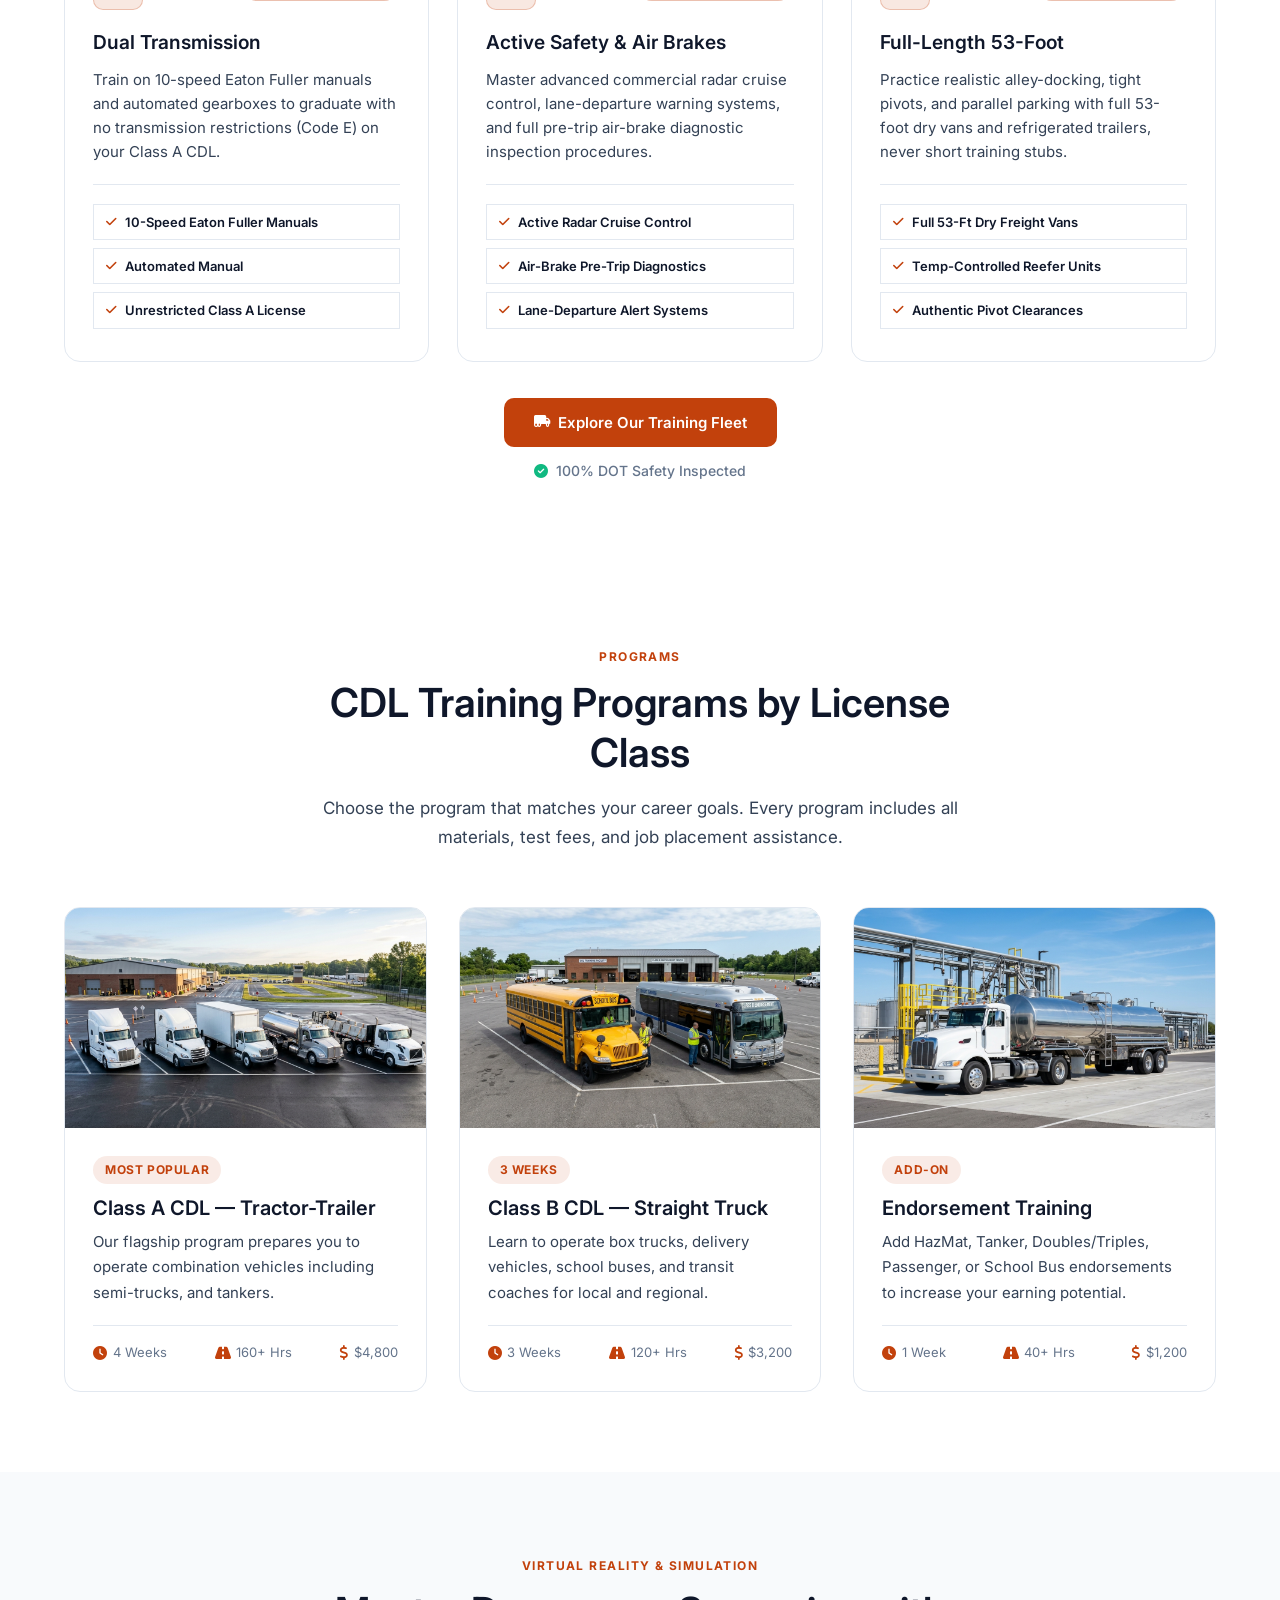
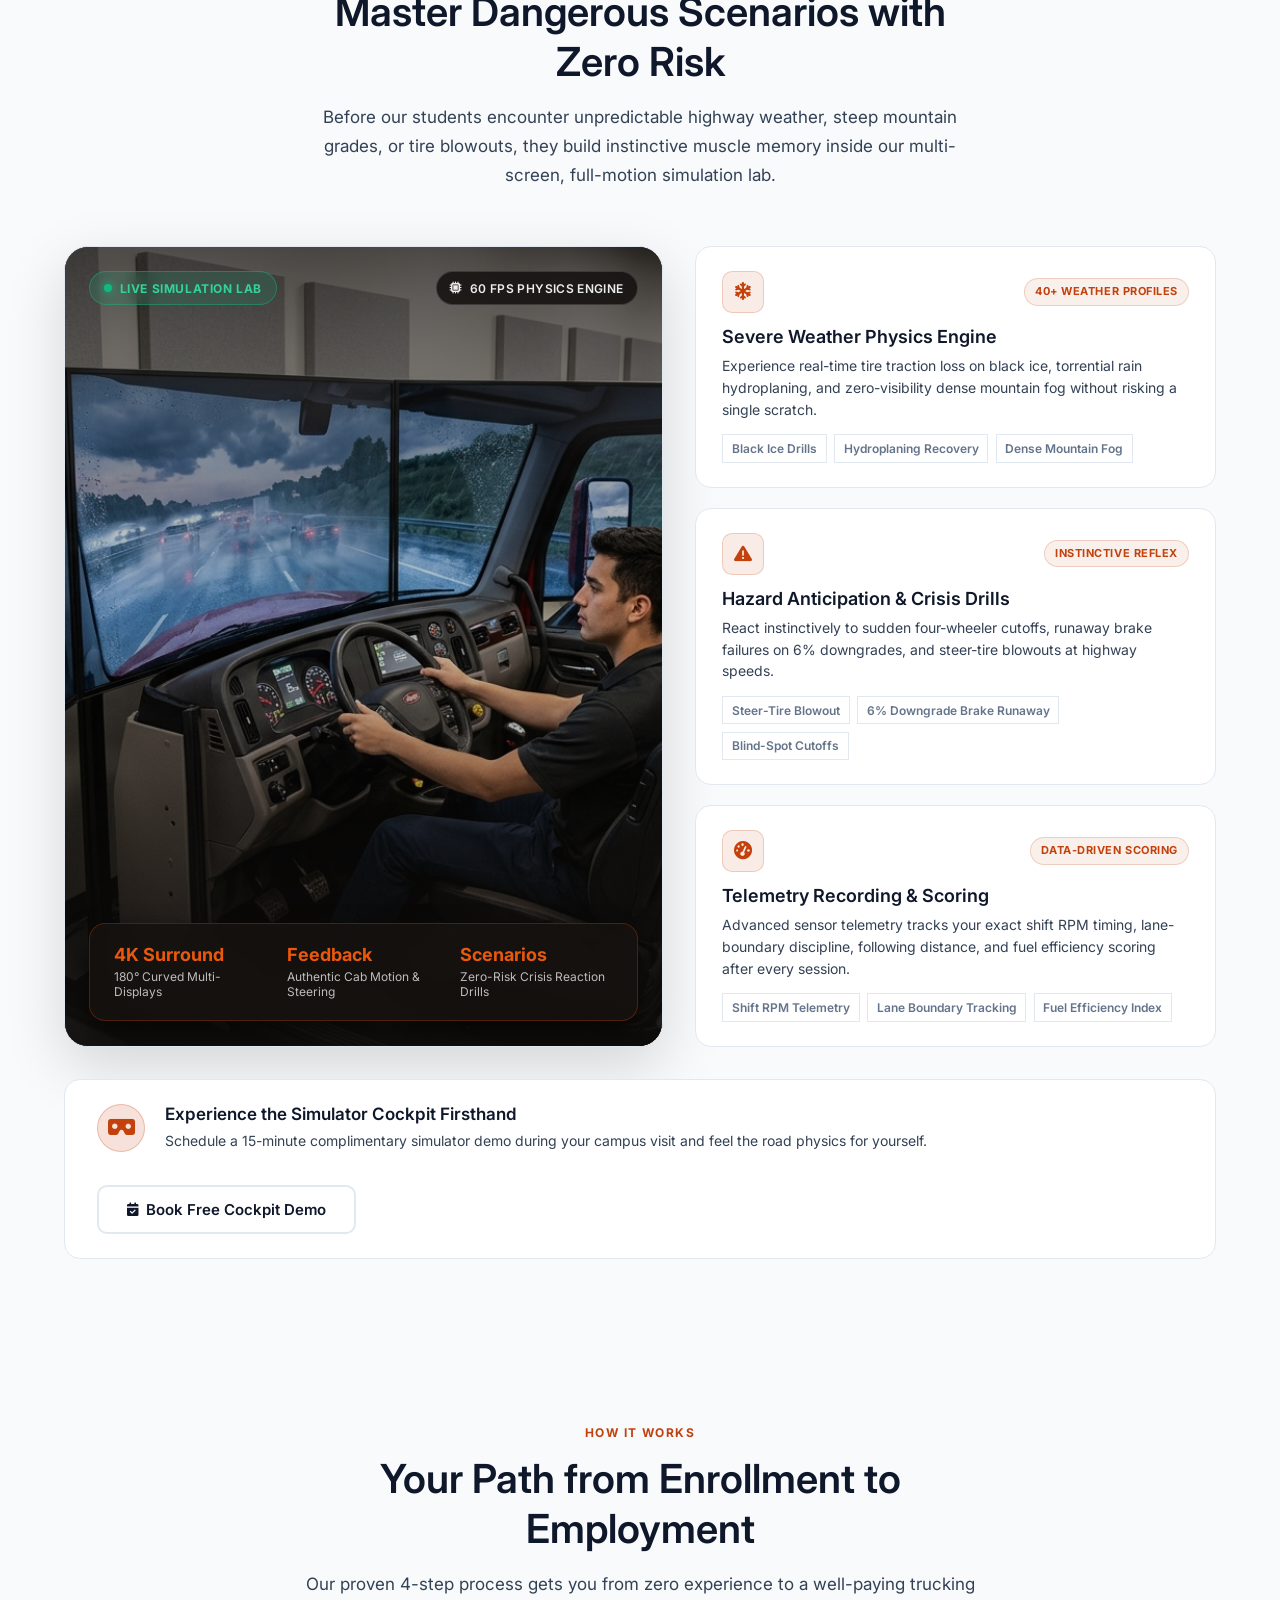
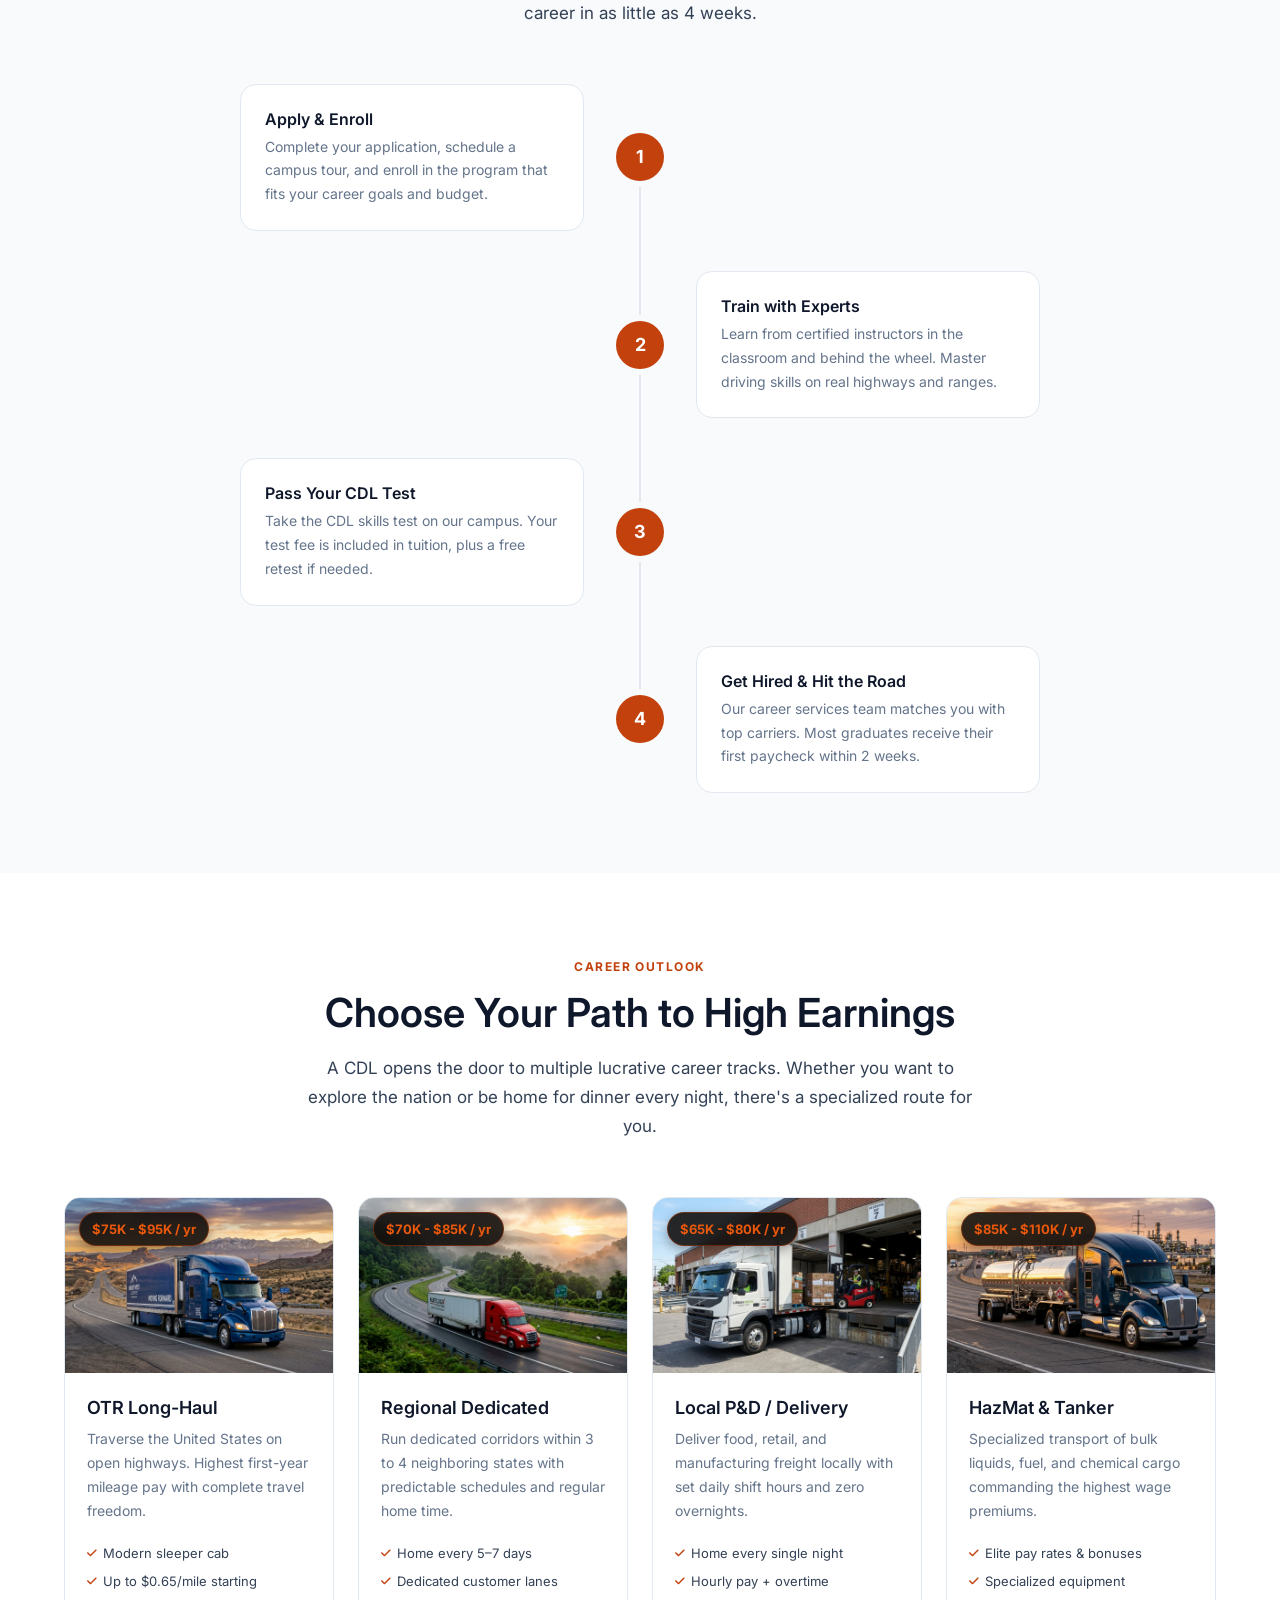
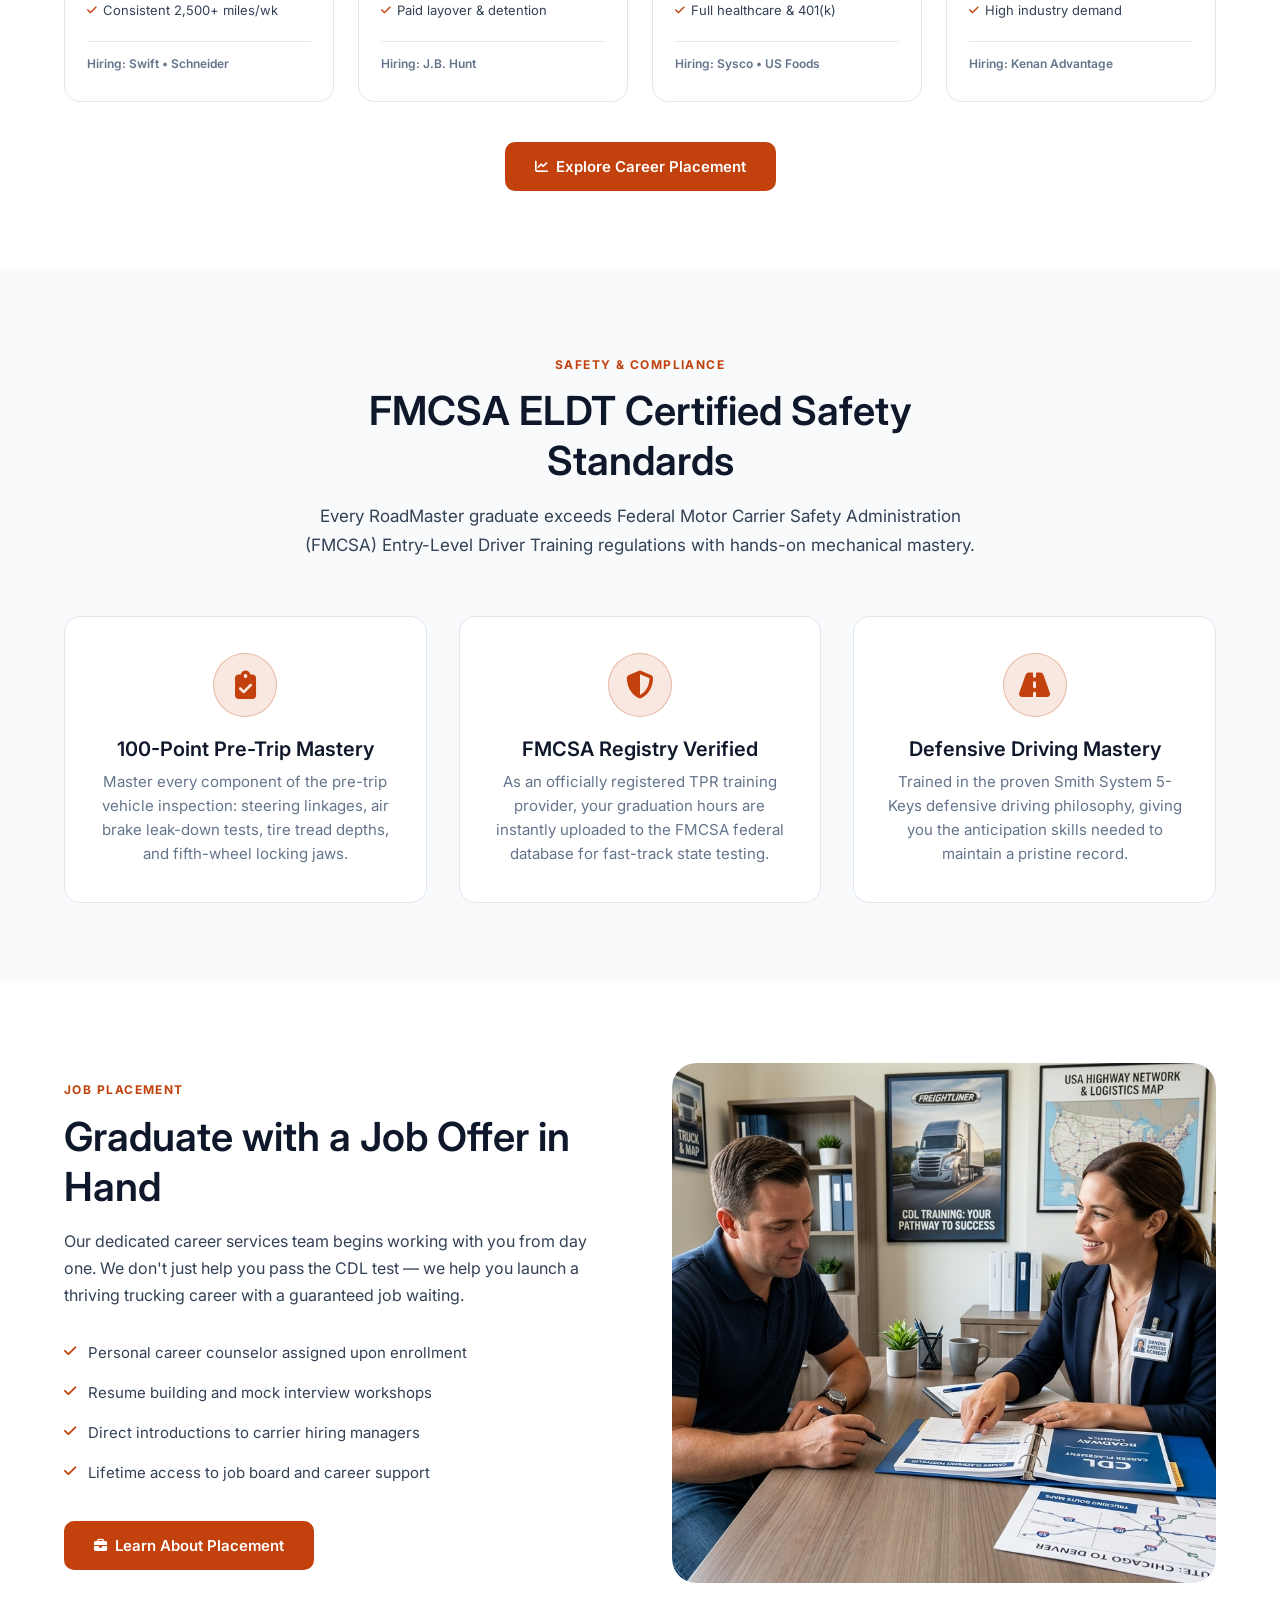
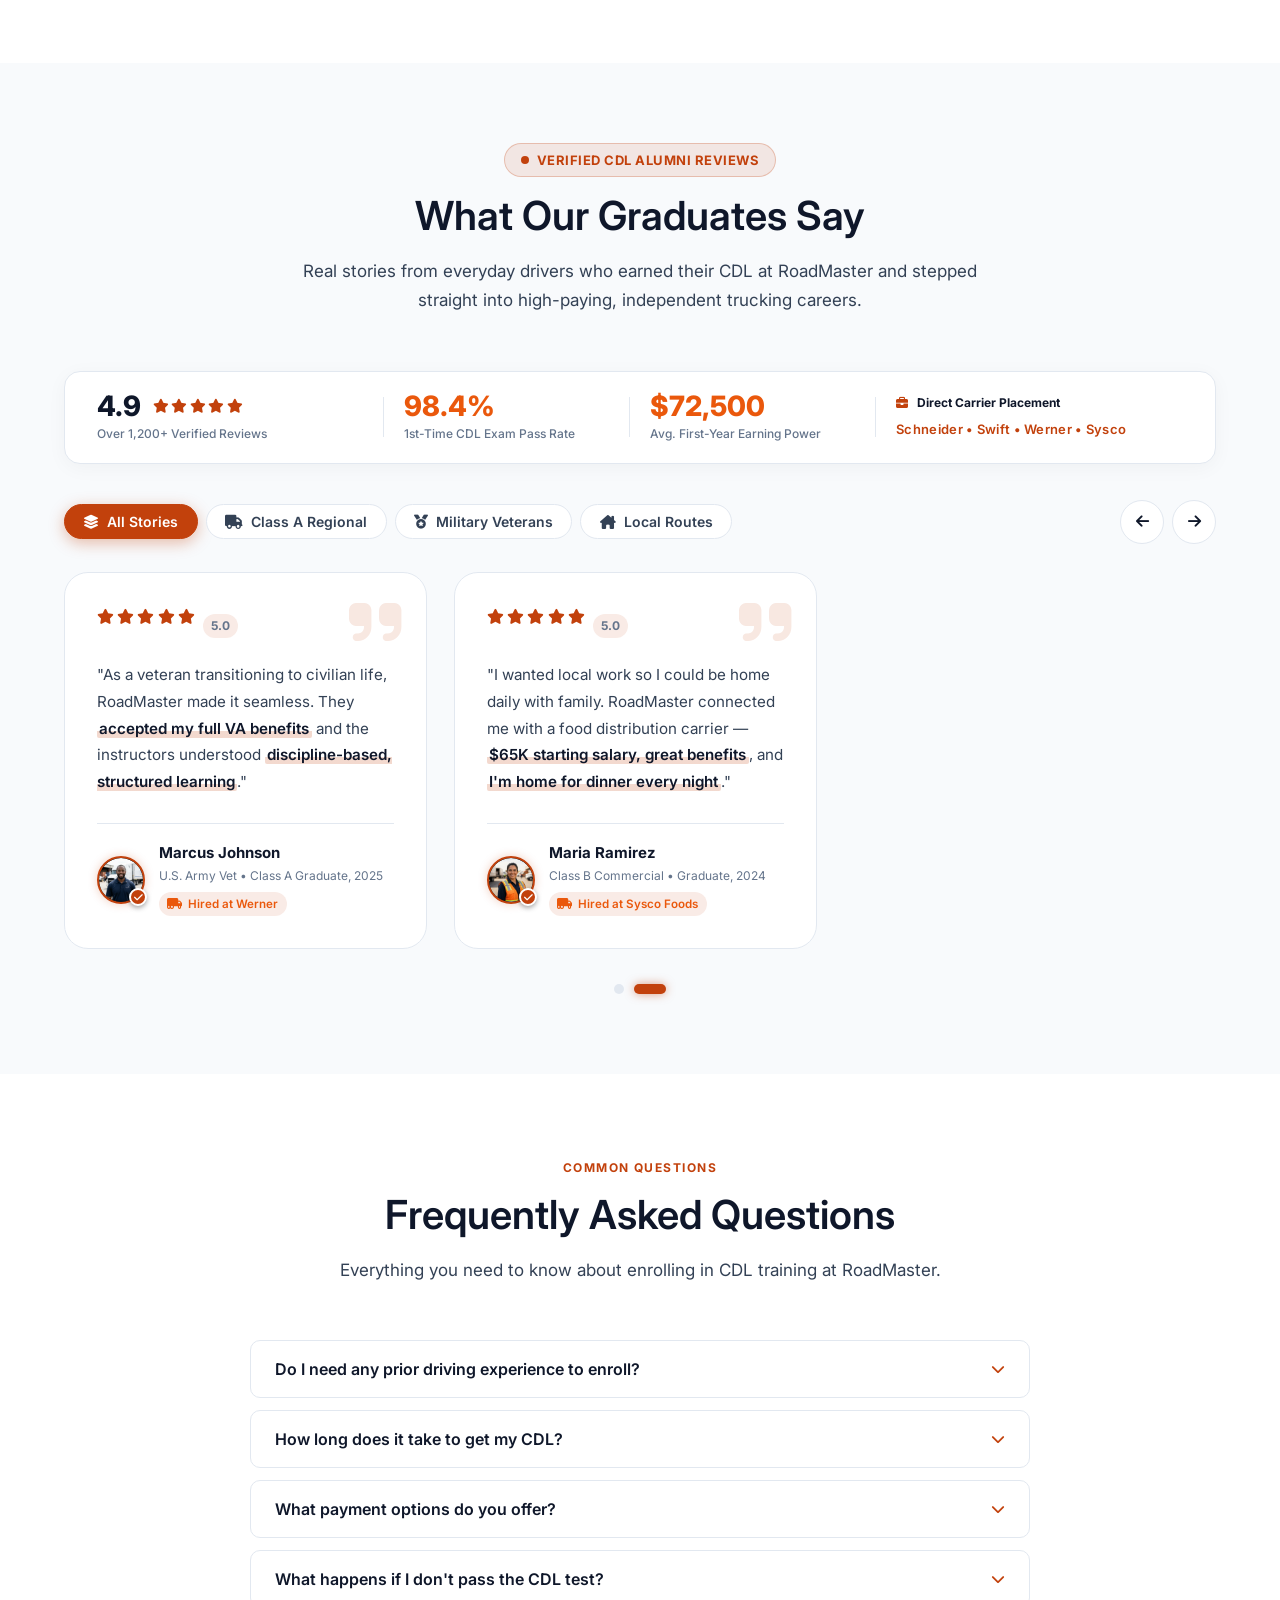
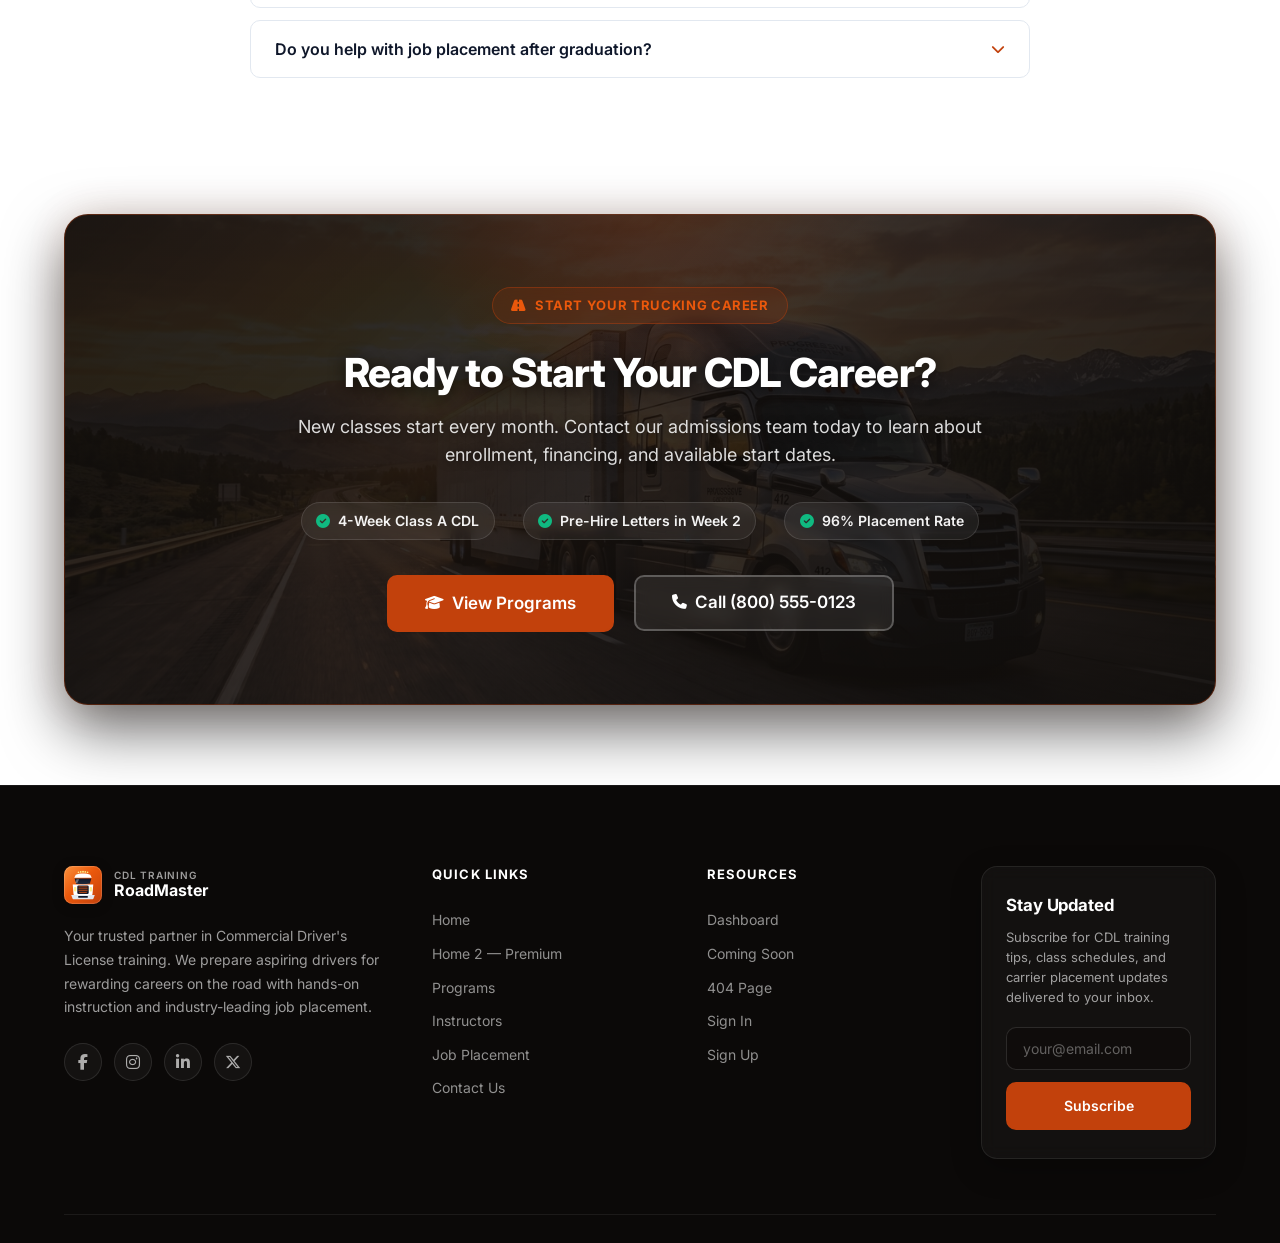
==== commit 03643e17: "fix" ====
--- a/index.html
+++ b/index.html
@@ -90,15 +90,6 @@
             <div class="truck-beam-cone beam-sweep-2"></div>
         </div>
 
-        <!-- 4. Iconic Semi-Truck 5-Cluster Cab Clearance Lights -->
-        <div class="hero-truck-cab-cluster" title="Class A Commercial Rig Cab Lights">
-            <span class="cab-light"></span>
-            <span class="cab-light"></span>
-            <span class="cab-light cab-light-center"></span>
-            <span class="cab-light"></span>
-            <span class="cab-light"></span>
-        </div>
-
         <!-- 6. Floating Highway Night Bokeh & Road Sparks -->
         <div class="hero-road-particles">
             <span class="road-bokeh b1"></span>
@@ -822,9 +813,6 @@
                             </div>
                             <span class="rating-num">5.0</span>
                         </div>
-                        <span class="outcome-badge salary-badge">
-                            <i class="fas fa-arrow-trend-up"></i> $72K 1st Year
-                        </span>
                     </div>
 
                     <p class="testimonial-text">
@@ -858,9 +846,6 @@
                             </div>
                             <span class="rating-num">5.0</span>
                         </div>
-                        <span class="outcome-badge veteran-badge">
-                            <i class="fas fa-shield-halved"></i> Chapter 33
-                        </span>
                     </div>
 
                     <p class="testimonial-text">
@@ -894,9 +879,6 @@
                             </div>
                             <span class="rating-num">5.0</span>
                         </div>
-                        <span class="outcome-badge local-badge">
-                            <i class="fas fa-house-chimney"></i> Home Daily
-                        </span>
                     </div>
 
                     <p class="testimonial-text">
@@ -930,9 +912,6 @@
                             </div>
                             <span class="rating-num">5.0</span>
                         </div>
-                        <span class="outcome-badge tanker-badge">
-                            <i class="fas fa-fire-flame-curved"></i> $85K Tanker
-                        </span>
                     </div>
 
                     <p class="testimonial-text">
--- a/style.css
+++ b/style.css
@@ -165,7 +165,11 @@
 .btn:hover i {
     transform: translateX(3px);
 }
-.w-full { width: 100%; }
+.w-full,
+.btn-block {
+    width: 100%;
+    display: flex;
+}
 
 /* ==============================================
    NAVBAR
@@ -436,6 +440,15 @@
     max-width: 680px;
     margin: 0 auto 3.5rem;
 }
+.section-label {
+    display: inline-block;
+    font-size: 0.75rem;
+    font-weight: 700;
+    text-transform: uppercase;
+    letter-spacing: 0.12em;
+    color: var(--secondary);
+    margin-bottom: 0.75rem;
+}
 .section-header .section-label {
     display: inline-block;
     font-size: 0.75rem;
@@ -1147,11 +1160,21 @@
     flex-shrink: 0;
 }
 .hero-2-card-btn {
-    padding: 0.85rem 1.25rem;
+    width: 100%;
+    display: flex;
+    align-items: center;
+    justify-content: center;
+    gap: 0.65rem;
+    padding: 0.95rem 1.5rem;
     font-size: 0.95rem;
     font-weight: 700;
-    border-radius: var(--radius-md);
-    box-shadow: 0 6px 18px rgba(234, 88, 12, 0.3);
+    border-radius: var(--radius);
+    box-shadow: 0 8px 24px rgba(234, 88, 12, 0.35);
+    transition: var(--transition);
+}
+.hero-2-card-btn:hover {
+    transform: translateY(-2px);
+    box-shadow: 0 12px 30px rgba(234, 88, 12, 0.45);
 }
 .hero-2-card-footnote {
     text-align: center;
@@ -1303,13 +1326,17 @@
 }
 @media (max-width: 640px) {
     .hero-2 {
-        padding: 5.5rem 0 2.5rem;
+        padding: 3.5rem 0 2.5rem;
     }
     .hero-2-title {
         font-size: 2.1rem;
     }
     .hero-2-float-pill {
         display: none;
+    }
+    .hero-2-specs-grid {
+        grid-template-columns: 1fr !important;
+        gap: 0.65rem !important;
     }
     .hero-2-metric-ribbon {
         grid-template-columns: 1fr;
@@ -2494,10 +2521,16 @@
 /* ==============================================
    INSTRUCTOR CARDS
    ============================================== */
+.home2-team-section .container {
+    max-width: 1320px;
+    padding-left: 1rem;
+    padding-right: 1rem;
+}
 .instructors-grid {
     display: grid;
     grid-template-columns: repeat(3, 1fr);
     gap: 2rem;
+    width: 100%;
 }
 .instructor-card {
     background: var(--bg-card);
@@ -4526,6 +4559,7 @@
     align-items: center;
     justify-content: center;
     height: 2rem;
+    color: var(--secondary) !important;
 }
 .dash-material-card h4 {
     margin: 0 0 0.35rem 0;
@@ -5763,22 +5797,57 @@
     display: grid;
     grid-template-columns: repeat(3, 1fr);
     gap: 1.5rem;
-    margin-top: 3rem;
-    padding-top: 2rem;
-    border-top: 1px solid var(--border);
+    margin-top: 3.5rem;
+    padding: 1.75rem 2rem;
+    background: var(--bg-card);
+    border: 1px solid var(--border);
+    border-radius: var(--radius-xl);
+    box-shadow: var(--shadow-sm);
 }
 .mcred-stat {
-    text-align: center;
+    display: flex;
+    align-items: center;
+    gap: 1.25rem;
+    padding: 0.5rem 1rem;
+    position: relative;
+}
+.mcred-stat:not(:last-child)::after {
+    content: '';
+    position: absolute;
+    right: -0.75rem;
+    top: 15%;
+    height: 70%;
+    width: 1px;
+    background: var(--border);
+}
+.mcred-icon {
+    width: 52px;
+    height: 52px;
+    border-radius: var(--radius-lg);
+    background: rgba(234, 88, 12, 0.1);
+    border: 1px solid rgba(234, 88, 12, 0.2);
+    color: var(--secondary);
+    display: flex;
+    align-items: center;
+    justify-content: center;
+    font-size: 1.35rem;
+    flex-shrink: 0;
+}
+.mcred-info {
+    display: flex;
+    flex-direction: column;
 }
 .mcred-stat strong {
     display: block;
-    font-size: 1.5rem;
+    font-size: 1.75rem;
     font-weight: 800;
+    line-height: 1.2;
     color: var(--secondary);
-    margin-bottom: 0.25rem;
+    margin-bottom: 0.2rem;
 }
 .mcred-stat span {
-    font-size: 0.8125rem;
+    font-size: 0.85rem;
+    font-weight: 500;
     color: var(--text-muted);
 }
 
@@ -5850,11 +5919,15 @@
     font-size: 1rem;
     flex-shrink: 0;
 }
+.faculty-content p {
+    margin-bottom: 2rem;
+}
 .faculty-actions {
     display: flex;
     flex-wrap: wrap;
     gap: 1rem;
     align-items: center;
+    margin-top: 1.75rem;
 }
 
 /* --- JOB PLACEMENT: Route & Carrier Matching Matrix --- */
@@ -6443,7 +6516,8 @@
     .faculty-perks-list { grid-template-columns: 1fr; }
     .route-matrix-grid { grid-template-columns: 1fr; }
     .onboarding-grid { grid-template-columns: 1fr; }
-    .master-creds-stats { grid-template-columns: 1fr; gap: 1rem; }
+    .master-creds-stats { grid-template-columns: 1fr; gap: 1rem; padding: 1.25rem; }
+    .mcred-stat:not(:last-child)::after { display: none; }
     .onboarding-banner-split {
         padding: 1.5rem 1rem;
         gap: 1.75rem;
@@ -9166,6 +9240,44 @@
     line-height: 1.6;
     color: var(--text-secondary);
     margin: 0;
+    min-height: 6.4em;
+}
+
+/* 3x2 Matrix Layout for Specialty Endorsements on Tablets and Desktops */
+.prog-endorse-features {
+    display: grid !important;
+    grid-template-columns: repeat(3, 1fr) !important;
+    max-width: 100% !important;
+    gap: 1.75rem !important;
+    margin: 0 auto !important;
+}
+
+@media (max-width: 900px) and (min-width: 641px) {
+    .prog-endorse-features {
+        grid-template-columns: repeat(3, 1fr) !important;
+        gap: 1.15rem !important;
+    }
+    .prog-endorse-card {
+        max-width: 100% !important;
+    }
+    .prog-endorse-body {
+        padding: 1.15rem 1rem 1.35rem !important;
+    }
+    .prog-endorse-body h4 {
+        font-size: 1.05rem !important;
+    }
+    .prog-endorse-body p {
+        font-size: 0.8125rem !important;
+        line-height: 1.5 !important;
+    }
+}
+
+@media (max-width: 640px) {
+    .prog-endorse-features {
+        grid-template-columns: 1fr !important;
+        max-width: 440px !important;
+        gap: 1.5rem !important;
+    }
 }
 
 
